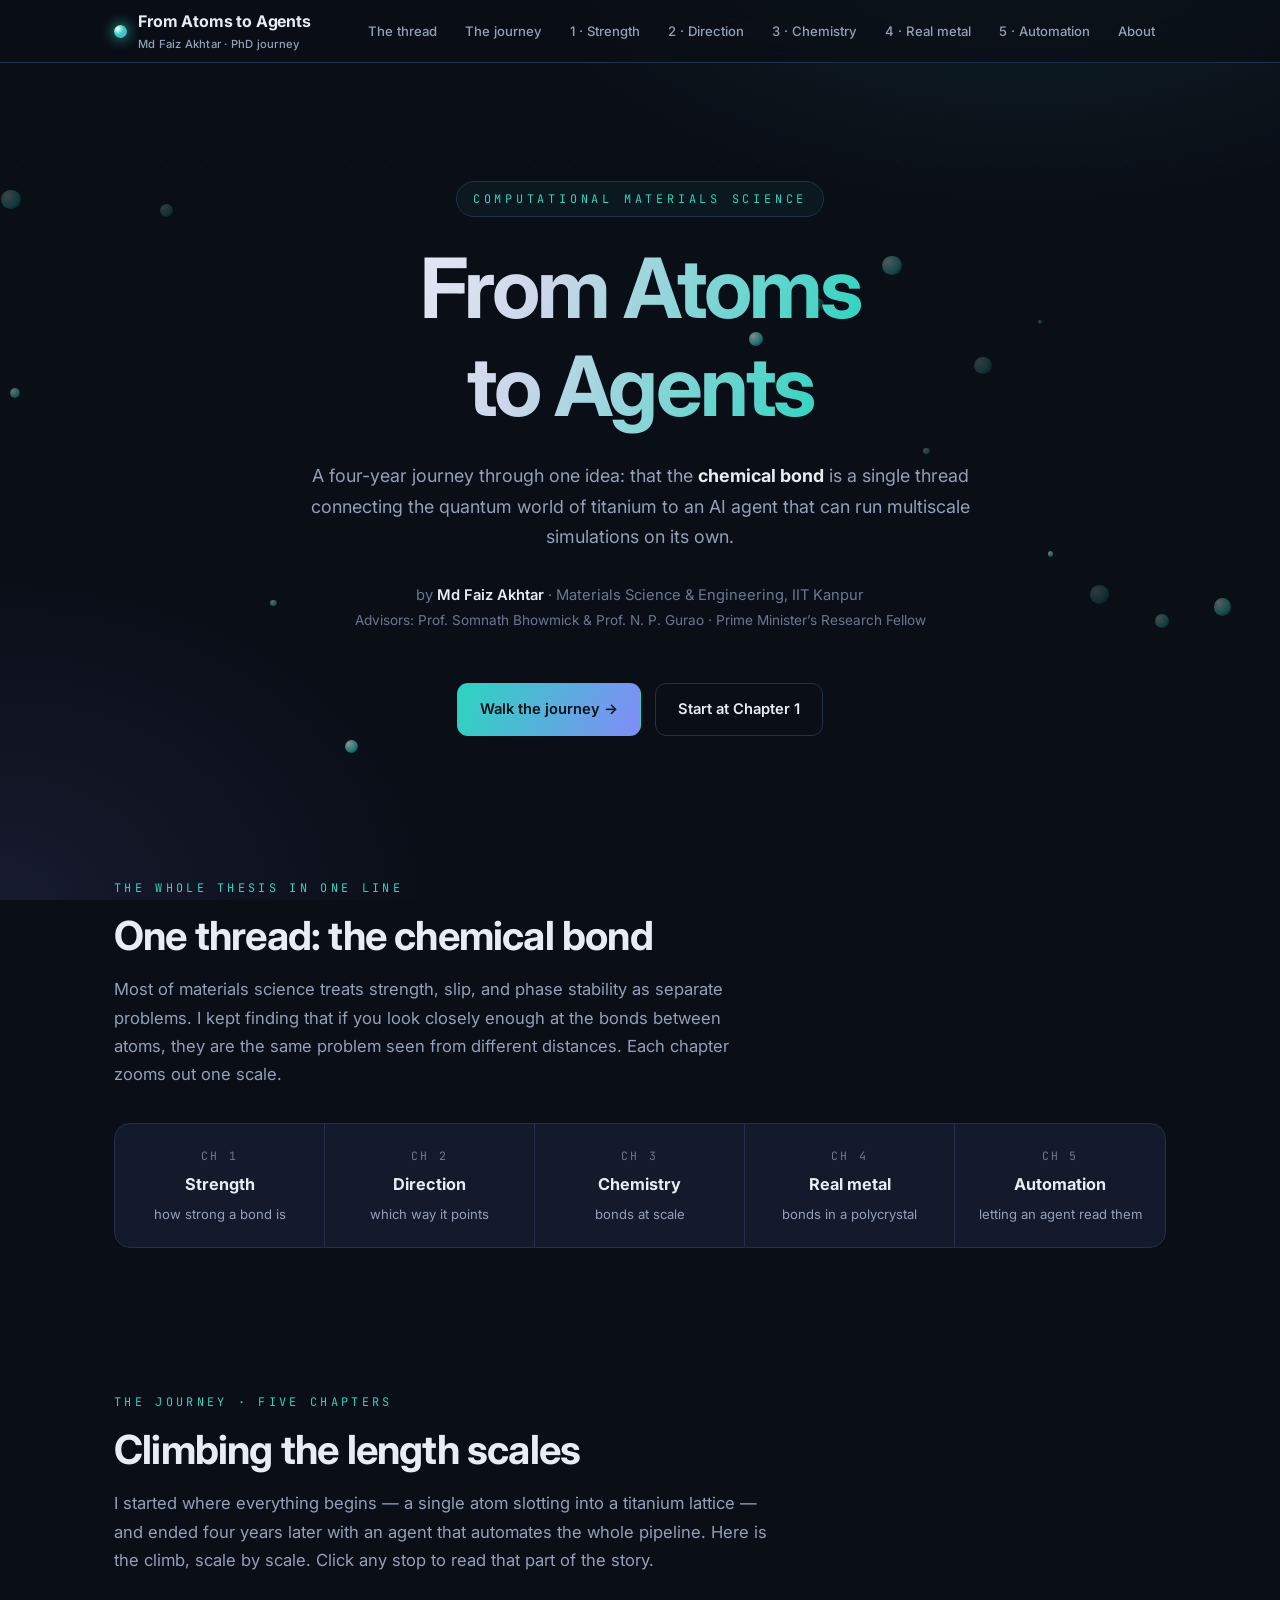
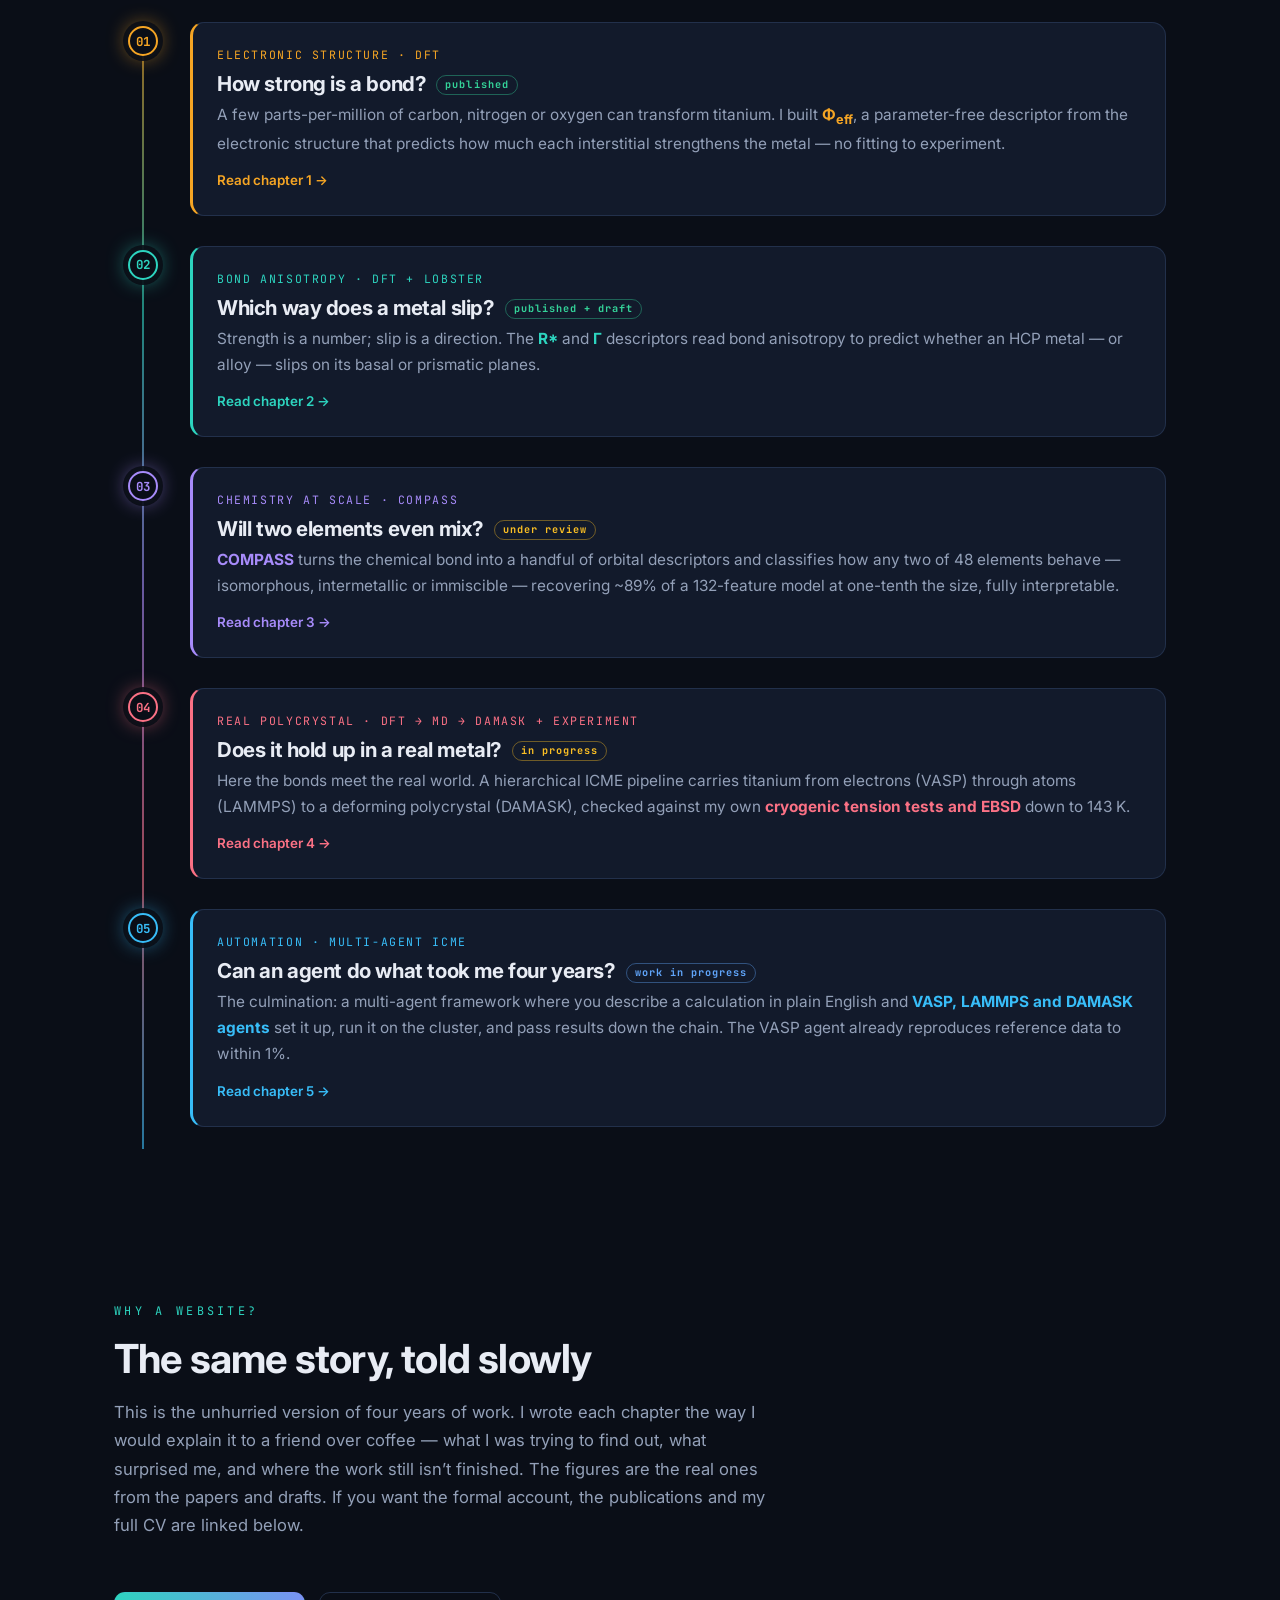
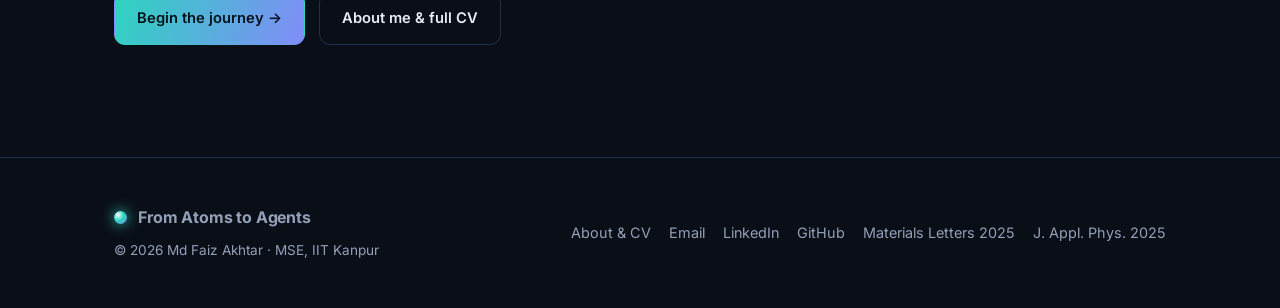
==== index.html @ 6010a9c2 "From Atoms to Agents — PhD journey site Static HTML/CSS/JS site: landing journey + 5 chapter stories" ====
<!doctype html>
<html lang="en">
<head>
<meta charset="utf-8">
<meta name="viewport" content="width=device-width, initial-scale=1">
<title>From Atoms to Agents — Md Faiz Akhtar | PhD Journey</title>
<meta name="description" content="A PhD journey through the chemical bond — from the electronic structure of titanium to an AI agent that runs multiscale materials simulations. Md Faiz Akhtar, MSE, IIT Kanpur.">
<link rel="preconnect" href="https://fonts.googleapis.com">
<link rel="preconnect" href="https://fonts.gstatic.com" crossorigin>
<link href="https://fonts.googleapis.com/css2?family=Inter:wght@400;500;600;700;800&family=JetBrains+Mono:wght@400;500;700&display=swap" rel="stylesheet">
<link rel="stylesheet" href="css/style.css">
<link rel="icon" href="data:image/svg+xml,<svg xmlns='http://www.w3.org/2000/svg' viewBox='0 0 100 100'><circle cx='50' cy='50' r='40' fill='none' stroke='%232dd4bf' stroke-width='6'/><circle cx='50' cy='50' r='9' fill='%23818cf8'/></svg>">
</head>
<body>
<div id="progress"></div>

<nav class="nav">
  <div class="wrap">
    <a class="brand" href="index.html">
      <span class="dot"></span>
      <span>From Atoms to Agents<small>Md Faiz Akhtar · PhD journey</small></span>
    </a>
    <button class="nav-toggle" aria-label="menu">&#9776;</button>
    <div class="nav-links">
      <a href="#thesis">The thread</a>
      <a href="#journey">The journey</a>
      <a href="chapter1.html">1 · Strength</a>
      <a href="chapter2.html">2 · Direction</a>
      <a href="chapter3.html">3 · Chemistry</a>
      <a href="chapter4.html">4 · Real metal</a>
      <a href="chapter5.html">5 · Automation</a>
      <a href="about.html">About</a>
    </div>
  </div>
</nav>

<!-- HERO -->
<header class="hero">
  <div class="atoms"></div>
  <div class="wrap">
    <span class="eyebrow">Computational Materials Science</span>
    <h1>From Atoms<br>to Agents</h1>
    <p class="lede">A four-year journey through one idea: that the <strong style="color:var(--text)">chemical bond</strong>
      is a single thread connecting the quantum world of titanium to an AI agent that can run multiscale
      simulations on its own.</p>
    <p class="by">by <b>Md Faiz Akhtar</b> · Materials Science &amp; Engineering, IIT Kanpur<br>
      <span style="font-size:.85rem">Advisors: Prof. Somnath Bhowmick &amp; Prof. N. P. Gurao · Prime Minister&rsquo;s Research Fellow</span></p>
    <div class="cta">
      <a class="btn btn-primary" href="#journey">Walk the journey &rarr;</a>
      <a class="btn btn-ghost" href="chapter1.html">Start at Chapter 1</a>
    </div>
  </div>
</header>

<!-- THESIS IN ONE LINE -->
<section class="section" id="thesis">
  <div class="wrap reveal">
    <div class="section-tag">The whole thesis in one line</div>
    <h2>One thread: the chemical bond</h2>
    <p class="sub">Most of materials science treats strength, slip, and phase stability as separate problems.
      I kept finding that if you look closely enough at the bonds between atoms, they are the same problem
      seen from different distances. Each chapter zooms out one scale.</p>
    <div class="thread" style="margin-top:34px">
      <div class="node"><div class="k">CH 1</div><div class="v">Strength</div><div class="d">how strong a bond is</div></div>
      <div class="node"><div class="k">CH 2</div><div class="v">Direction</div><div class="d">which way it points</div></div>
      <div class="node"><div class="k">CH 3</div><div class="v">Chemistry</div><div class="d">bonds at scale</div></div>
      <div class="node"><div class="k">CH 4</div><div class="v">Real metal</div><div class="d">bonds in a polycrystal</div></div>
      <div class="node"><div class="k">CH 5</div><div class="v">Automation</div><div class="d">letting an agent read them</div></div>
    </div>
  </div>
</section>

<!-- THE JOURNEY TIMELINE -->
<section class="section" id="journey">
  <div class="wrap">
    <div class="reveal">
      <div class="section-tag">The journey · five chapters</div>
      <h2>Climbing the length scales</h2>
      <p class="sub">I started where everything begins &mdash; a single atom slotting into a titanium lattice &mdash;
        and ended four years later with an agent that automates the whole pipeline. Here is the climb,
        scale by scale. Click any stop to read that part of the story.</p>
    </div>

    <div class="timeline" style="margin-top:48px">

      <div class="tl-item reveal" style="--ac:var(--c1)">
        <div class="marker">01</div>
        <a class="tl-card" href="chapter1.html">
          <div class="scale">Electronic structure · DFT</div>
          <h3>How strong is a bond?<span class="status pub">published</span></h3>
          <p>A few parts-per-million of carbon, nitrogen or oxygen can transform titanium. I built
            <b style="color:var(--c1)">&Phi;<sub>eff</sub></b>, a parameter-free descriptor from the
            electronic structure that predicts how much each interstitial strengthens the metal &mdash;
            no fitting to experiment.</p>
          <span class="go">Read chapter 1 &rarr;</span>
        </a>
      </div>

      <div class="tl-item reveal" style="--ac:var(--c2)">
        <div class="marker">02</div>
        <a class="tl-card" href="chapter2.html">
          <div class="scale">Bond anisotropy · DFT + LOBSTER</div>
          <h3>Which way does a metal slip?<span class="status pub">published + draft</span></h3>
          <p>Strength is a number; slip is a direction. The <b style="color:var(--c2)">R*</b> and
            <b style="color:var(--c2)">&Gamma;</b> descriptors read bond anisotropy to predict whether an
            HCP metal &mdash; or alloy &mdash; slips on its basal or prismatic planes.</p>
          <span class="go">Read chapter 2 &rarr;</span>
        </a>
      </div>

      <div class="tl-item reveal" style="--ac:var(--c3)">
        <div class="marker">03</div>
        <a class="tl-card" href="chapter3.html">
          <div class="scale">Chemistry at scale · COMPASS</div>
          <h3>Will two elements even mix?<span class="status prep">under review</span></h3>
          <p><b style="color:var(--c3)">COMPASS</b> turns the chemical bond into a handful of orbital descriptors
            and classifies how any two of 48 elements behave &mdash; isomorphous, intermetallic or immiscible &mdash;
            recovering ~89% of a 132-feature model at one-tenth the size, fully interpretable.</p>
          <span class="go">Read chapter 3 &rarr;</span>
        </a>
      </div>

      <div class="tl-item reveal" style="--ac:var(--c4)">
        <div class="marker">04</div>
        <a class="tl-card" href="chapter4.html">
          <div class="scale">Real polycrystal · DFT &rarr; MD &rarr; DAMASK + experiment</div>
          <h3>Does it hold up in a real metal?<span class="status prep">in progress</span></h3>
          <p>Here the bonds meet the real world. A hierarchical ICME pipeline carries titanium from electrons
            (VASP) through atoms (LAMMPS) to a deforming polycrystal (DAMASK), checked against my own
            <b style="color:var(--c4)">cryogenic tension tests and EBSD</b> down to 143&nbsp;K.</p>
          <span class="go">Read chapter 4 &rarr;</span>
        </a>
      </div>

      <div class="tl-item reveal" style="--ac:var(--c5)">
        <div class="marker">05</div>
        <a class="tl-card" href="chapter5.html">
          <div class="scale">Automation · multi-agent ICME</div>
          <h3>Can an agent do what took me four years?<span class="status wip">work in progress</span></h3>
          <p>The culmination: a multi-agent framework where you describe a calculation in plain English and
            <b style="color:var(--c5)">VASP, LAMMPS and DAMASK agents</b> set it up, run it on the cluster, and
            pass results down the chain. The VASP agent already reproduces reference data to within 1%.</p>
          <span class="go">Read chapter 5 &rarr;</span>
        </a>
      </div>

    </div>
  </div>
</section>

<!-- CLOSING NOTE -->
<section class="section" id="about">
  <div class="wrap reveal">
    <div class="section-tag">Why a website?</div>
    <h2>The same story, told slowly</h2>
    <p class="sub">This is the unhurried version of four years of work. I wrote each chapter the way I would
      explain it to a friend over coffee &mdash; what I was trying to find out, what surprised me, and where the
      work still isn&rsquo;t finished. The figures are the real ones from the papers and drafts. If you want the
      formal account, the publications and my full CV are linked below.</p>
    <div class="cta" style="justify-content:flex-start">
      <a class="btn btn-primary" href="chapter1.html">Begin the journey &rarr;</a>
      <a class="btn btn-ghost" href="about.html">About me &amp; full CV</a>
    </div>
  </div>
</section>

<footer>
  <div class="wrap">
    <div>
      <div class="brand" style="margin-bottom:8px"><span class="dot"></span><span>From Atoms to Agents</span></div>
      <div style="font-size:.85rem">&copy; 2026 Md Faiz Akhtar · MSE, IIT Kanpur</div>
    </div>
    <div class="foot-links">
      <a href="about.html">About &amp; CV</a>
      <a href="mailto:faiza21@iitk.ac.in">Email</a>
      <a href="https://www.linkedin.com/in/md-faiz-akhtar-a51960246/" target="_blank" rel="noopener">LinkedIn</a>
      <a href="https://github.com/akhtar07" target="_blank" rel="noopener">GitHub</a>
      <a href="https://www.sciencedirect.com/science/article/pii/S0167577X25010481" target="_blank" rel="noopener">Materials Letters 2025</a>
      <a href="https://pubs.aip.org/aip/jap/article/138/17/175111/3371105/A-novel-electronic-structure-based-prediction-of" target="_blank" rel="noopener">J. Appl. Phys. 2025</a>
    </div>
  </div>
</footer>

<script src="js/main.js"></script>
</body>
</html>
---- css/style.css ----
/* =========================================================
   From Atoms to Agents — PhD journey site
   Md Faiz Akhtar · MSE, IIT Kanpur
   Plain CSS, no build step.
   ========================================================= */

:root{
  --ink:#0a0e17;
  --ink-2:#0e1422;
  --surface:#121a2b;
  --surface-2:#172238;
  --line:#22304b;
  --text:#e8ecf4;
  --muted:#93a0b8;
  --muted-2:#6b7892;

  --teal:#2dd4bf;
  --violet:#818cf8;

  /* per-chapter accents */
  --c1:#f5a524;   /* strength  */
  --c2:#2dd4bf;   /* direction */
  --c3:#a78bfa;   /* chemistry */
  --c4:#fb7185;   /* real metal*/
  --c5:#38bdf8;   /* automation*/

  --accent:var(--teal);
  --accent-2:var(--violet);

  --maxw:1100px;
  --radius:16px;
  --shadow:0 18px 50px -20px rgba(0,0,0,.7);
  --font:'Inter',system-ui,-apple-system,Segoe UI,Roboto,Helvetica,Arial,sans-serif;
  --mono:'JetBrains Mono',ui-monospace,SFMono-Regular,Menlo,monospace;
}

*{box-sizing:border-box}
html{scroll-behavior:smooth}
body{
  margin:0;
  font-family:var(--font);
  background:var(--ink);
  color:var(--text);
  line-height:1.7;
  -webkit-font-smoothing:antialiased;
  overflow-x:hidden;
}
a{color:inherit;text-decoration:none}
img{max-width:100%;display:block}
h1,h2,h3{line-height:1.18;margin:0 0 .4em;font-weight:700;letter-spacing:-.02em}
p{margin:0 0 1.1em}

/* faint atomic grid background */
body::before{
  content:"";position:fixed;inset:0;z-index:-2;
  background:
    radial-gradient(900px 500px at 80% -10%, rgba(45,212,191,.10), transparent 60%),
    radial-gradient(800px 600px at 0% 100%, rgba(129,140,248,.10), transparent 55%),
    var(--ink);
}
body::after{
  content:"";position:fixed;inset:0;z-index:-1;opacity:.35;
  background-image:radial-gradient(rgba(255,255,255,.06) 1px, transparent 1px);
  background-size:46px 46px;
  mask-image:linear-gradient(to bottom, black, transparent 90%);
}

.wrap{max-width:var(--maxw);margin:0 auto;padding:0 24px}

/* ---------- top nav ---------- */
.nav{
  position:sticky;top:0;z-index:50;
  backdrop-filter:blur(12px);
  background:rgba(10,14,23,.72);
  border-bottom:1px solid var(--line);
}
.nav .wrap{display:flex;align-items:center;justify-content:space-between;height:62px}
.brand{display:flex;align-items:center;gap:11px;font-weight:700;letter-spacing:-.01em}
.brand .dot{
  width:13px;height:13px;border-radius:50%;
  background:radial-gradient(circle at 30% 30%, #fff, var(--teal) 45%, var(--violet));
  box-shadow:0 0 14px var(--teal);
}
.brand small{display:block;font-weight:500;font-size:.7rem;color:var(--muted);letter-spacing:.02em}
.nav-links{display:flex;gap:6px;flex-wrap:wrap}
.nav-links a{
  font-size:.82rem;color:var(--muted);padding:7px 11px;border-radius:9px;
  transition:.2s;font-weight:500;
}
.nav-links a:hover{color:var(--text);background:var(--surface)}
.nav-toggle{display:none;background:none;border:0;color:var(--text);font-size:1.5rem;cursor:pointer}

/* ---------- hero (home) ---------- */
.hero{position:relative;padding:118px 0 70px;text-align:center;overflow:hidden}
.eyebrow{
  display:inline-block;font-family:var(--mono);font-size:.74rem;letter-spacing:.32em;
  text-transform:uppercase;color:var(--teal);margin-bottom:22px;
  border:1px solid var(--line);padding:7px 16px;border-radius:999px;background:rgba(45,212,191,.05);
}
.hero h1{
  font-size:clamp(2.5rem,7vw,5.2rem);letter-spacing:-.035em;margin:0;
  background:linear-gradient(110deg,#fff 10%, #cdd6ea 40%, var(--teal) 70%, var(--violet));
  -webkit-background-clip:text;background-clip:text;color:transparent;
}
.hero .lede{max-width:680px;margin:26px auto 0;color:var(--muted);font-size:1.12rem}
.hero .by{margin-top:30px;color:var(--muted-2);font-size:.92rem}
.hero .by b{color:var(--text);font-weight:600}
.cta{display:inline-flex;gap:14px;margin-top:34px;flex-wrap:wrap;justify-content:center}
.btn{
  display:inline-flex;align-items:center;gap:9px;padding:13px 22px;border-radius:11px;
  font-weight:600;font-size:.92rem;transition:.22s;border:1px solid transparent;cursor:pointer;
}
.btn-primary{background:linear-gradient(110deg,var(--teal),var(--violet));color:#06121a}
.btn-primary:hover{transform:translateY(-2px);box-shadow:0 14px 30px -10px rgba(45,212,191,.5)}
.btn-ghost{border-color:var(--line);color:var(--text)}
.btn-ghost:hover{background:var(--surface);border-color:var(--teal)}

/* floating atoms in hero */
.atoms{position:absolute;inset:0;z-index:-1;pointer-events:none}
.atoms span{position:absolute;border-radius:50%;opacity:.5;filter:blur(.3px);
  background:radial-gradient(circle at 30% 30%,#fff,var(--teal) 60%,transparent);
  animation:float 9s ease-in-out infinite}
@keyframes float{0%,100%{transform:translateY(0)}50%{transform:translateY(-26px)}}

/* ---------- section headings ---------- */
.section{padding:72px 0}
.section-tag{font-family:var(--mono);font-size:.74rem;letter-spacing:.28em;text-transform:uppercase;color:var(--teal);margin-bottom:14px}
.section h2{font-size:clamp(1.7rem,3.5vw,2.5rem)}
.section .sub{color:var(--muted);max-width:660px;font-size:1.04rem}

/* ---------- thesis-in-one-line strip ---------- */
.thread{
  display:flex;gap:0;flex-wrap:wrap;justify-content:center;align-items:stretch;
  border:1px solid var(--line);border-radius:var(--radius);overflow:hidden;background:var(--surface);
}
.thread .node{flex:1 1 160px;min-width:150px;padding:22px 18px;border-right:1px solid var(--line);text-align:center}
.thread .node:last-child{border-right:0}
.thread .node .k{font-family:var(--mono);font-size:.72rem;color:var(--muted-2);letter-spacing:.18em}
.thread .node .v{font-weight:700;margin-top:6px;font-size:1.02rem}
.thread .node .d{color:var(--muted);font-size:.82rem;margin-top:4px}

/* ---------- journey timeline ---------- */
.timeline{position:relative;margin-top:46px}
.timeline::before{
  content:"";position:absolute;left:28px;top:8px;bottom:8px;width:2px;
  background:linear-gradient(var(--c1),var(--c2),var(--c3),var(--c4),var(--c5));
  opacity:.6;
}
.tl-item{position:relative;padding:0 0 30px 76px;}
.tl-item .marker{
  position:absolute;left:14px;top:4px;width:30px;height:30px;border-radius:50%;
  background:var(--ink);border:2px solid var(--ac);display:grid;place-items:center;
  font-family:var(--mono);font-size:.78rem;font-weight:700;color:var(--ac);
  box-shadow:0 0 0 5px rgba(10,14,23,.9), 0 0 22px -2px var(--ac);
}
.tl-card{
  background:var(--surface);border:1px solid var(--line);border-radius:14px;padding:22px 24px;
  border-left:3px solid var(--ac);transition:.25s;display:block;
}
.tl-card:hover{transform:translateX(5px);border-color:var(--ac);box-shadow:var(--shadow)}
.tl-card .scale{font-family:var(--mono);font-size:.72rem;color:var(--ac);letter-spacing:.14em;text-transform:uppercase}
.tl-card h3{font-size:1.28rem;margin:7px 0 6px}
.tl-card p{color:var(--muted);margin:0;font-size:.96rem}
.tl-card .go{margin-top:12px;font-size:.84rem;font-weight:600;color:var(--ac);display:inline-flex;gap:6px;align-items:center}
.tl-card .status{
  display:inline-block;margin-left:10px;font-family:var(--mono);font-size:.64rem;letter-spacing:.1em;
  padding:3px 8px;border-radius:999px;border:1px solid var(--line);color:var(--muted-2);vertical-align:middle;
}
.status.pub{color:#34d399;border-color:rgba(52,211,153,.4)}
.status.prep{color:#fbbf24;border-color:rgba(251,191,36,.4)}
.status.wip{color:#60a5fa;border-color:rgba(96,165,250,.4)}

/* ---------- chapter page ---------- */
.ch-hero{position:relative;padding:96px 0 56px;border-bottom:1px solid var(--line);overflow:hidden}
.ch-hero::before{
  content:"";position:absolute;inset:0;z-index:-1;opacity:.5;
  background:radial-gradient(700px 360px at 75% -20%, var(--ac), transparent 60%);
}
.ch-kicker{font-family:var(--mono);font-size:.78rem;letter-spacing:.24em;text-transform:uppercase;color:var(--ac);margin-bottom:14px}
.ch-hero h1{font-size:clamp(2rem,5vw,3.4rem)}
.ch-hero .scaleline{color:var(--muted);font-size:1.06rem;max-width:680px;margin-top:14px}
.ch-meta{display:flex;gap:10px;flex-wrap:wrap;margin-top:24px}
.chip{font-family:var(--mono);font-size:.72rem;padding:7px 13px;border:1px solid var(--line);border-radius:999px;color:var(--muted);background:var(--surface)}
.chip b{color:var(--text)}

.prose{max-width:760px;margin:0 auto}
.prose.section{padding:56px 24px}
.prose h2{font-size:1.7rem;margin-top:1.4em;display:flex;align-items:center;gap:12px}
.prose h2::before{content:"";width:26px;height:3px;border-radius:2px;background:var(--ac)}
.prose h3{font-size:1.18rem;color:var(--text);margin-top:1.6em}
.prose p{color:#cdd5e6}
.prose strong{color:#fff}
.prose .first{font-size:1.16rem;color:var(--text)}
.prose .first::first-letter{
  float:left;font-size:3.1rem;line-height:.8;padding:6px 12px 0 0;color:var(--ac);font-weight:800;
}
.pull{
  border-left:3px solid var(--ac);padding:6px 0 6px 22px;margin:30px 0;
  font-size:1.22rem;color:#fff;font-weight:600;letter-spacing:-.01em;font-style:normal;
}
.note{
  background:var(--surface);border:1px solid var(--line);border-radius:12px;padding:16px 20px;margin:26px 0;
  font-size:.92rem;color:var(--muted);
}
.note b{color:var(--ac)}

/* figures */
figure{margin:34px 0;background:var(--surface);border:1px solid var(--line);border-radius:14px;padding:16px;box-shadow:var(--shadow)}
figure img{border-radius:8px;background:#fff;width:100%}
figure figcaption{margin-top:13px;font-size:.86rem;color:var(--muted);border-top:1px solid var(--line);padding-top:11px}
figure figcaption b{color:var(--ac);font-family:var(--mono);font-size:.76rem;letter-spacing:.06em}
.fig-pub{display:inline-block;margin-left:8px;font-size:.7rem;color:#34d399}

/* key results grid */
.kpis{display:grid;grid-template-columns:repeat(auto-fit,minmax(150px,1fr));gap:14px;margin:34px 0}
.kpi{background:var(--surface);border:1px solid var(--line);border-radius:13px;padding:18px;border-top:2px solid var(--ac)}
.kpi .n{font-size:1.7rem;font-weight:800;letter-spacing:-.02em;color:#fff}
.kpi .n small{font-size:.9rem;color:var(--muted);font-weight:600}
.kpi .l{font-size:.8rem;color:var(--muted);margin-top:4px}

/* equation card */
.eq{background:var(--ink-2);border:1px solid var(--line);border-radius:12px;padding:18px 22px;margin:26px 0;
  font-family:var(--mono);font-size:1.04rem;color:#fff;text-align:center;overflow-x:auto}
.eq small{display:block;font-family:var(--font);color:var(--muted);font-size:.82rem;margin-top:8px}

/* inline diagram (SVG) */
.diagram{background:var(--surface);border:1px solid var(--line);border-radius:14px;padding:26px;margin:34px 0}
.diagram svg{width:100%;height:auto;display:block}

/* prev / next */
.pager{display:flex;justify-content:space-between;gap:14px;border-top:1px solid var(--line);margin-top:50px;padding-top:30px;flex-wrap:wrap}
.pager a{flex:1 1 220px;background:var(--surface);border:1px solid var(--line);border-radius:12px;padding:16px 20px;transition:.2s}
.pager a:hover{border-color:var(--ac);transform:translateY(-2px)}
.pager .dir{font-family:var(--mono);font-size:.72rem;color:var(--muted-2);letter-spacing:.14em}
.pager .ttl{font-weight:600;margin-top:4px}
.pager .next{text-align:right}

/* footer */
footer{border-top:1px solid var(--line);padding:46px 0;margin-top:40px;color:var(--muted)}
footer .wrap{display:flex;justify-content:space-between;gap:20px;flex-wrap:wrap;align-items:center}
footer a{color:var(--muted)}
footer a:hover{color:var(--teal)}
.foot-links{display:flex;gap:18px;flex-wrap:wrap;font-size:.9rem}

/* data tables */
.dtable{width:100%;border-collapse:collapse;margin:30px 0;font-size:.9rem;background:var(--surface);
  border:1px solid var(--line);border-radius:12px;overflow:hidden}
.dtable caption{caption-side:top;text-align:left;color:var(--muted);font-size:.84rem;margin-bottom:10px;font-family:var(--mono)}
.dtable th,.dtable td{padding:11px 14px;text-align:left;border-bottom:1px solid var(--line)}
.dtable thead th{background:var(--ink-2);color:var(--ac);font-family:var(--mono);font-size:.74rem;
  letter-spacing:.08em;text-transform:uppercase;border-bottom:1px solid var(--ac)}
.dtable tbody tr:last-child td{border-bottom:0}
.dtable tbody tr:hover{background:var(--surface-2)}
.dtable td.num{font-family:var(--mono);color:#fff;text-align:right}
.dtable td.hl{color:var(--ac);font-weight:700}
.dtable .grouphead td{background:var(--ink-2);color:var(--muted);font-weight:600;font-family:var(--mono);font-size:.78rem}
.tbl-scroll{overflow-x:auto;margin:30px 0}
.tbl-scroll .dtable{margin:0}

/* link-out card (external sites) */
.linkout{display:flex;align-items:center;gap:16px;background:var(--surface);border:1px solid var(--ac);
  border-radius:14px;padding:20px 22px;margin:30px 0;transition:.2s;text-decoration:none}
.linkout:hover{transform:translateY(-2px);box-shadow:var(--shadow);background:var(--surface-2)}
.linkout .ic{font-size:1.7rem;flex:0 0 auto}
.linkout .tx{flex:1}
.linkout .tx b{color:#fff;display:block;font-size:1.04rem}
.linkout .tx span{color:var(--muted);font-size:.88rem}
.linkout .arr{color:var(--ac);font-size:1.3rem}

/* horizontal bar viz (pure CSS) */
.barviz{margin:30px 0}
.barviz .row{display:flex;align-items:center;gap:14px;margin:11px 0}
.barviz .row .lab{flex:0 0 130px;font-size:.86rem;color:var(--muted);text-align:right;font-family:var(--mono)}
.barviz .row .track{flex:1;background:var(--ink-2);border-radius:7px;height:30px;overflow:hidden;border:1px solid var(--line)}
.barviz .row .fill{height:100%;border-radius:7px;display:flex;align-items:center;justify-content:flex-end;
  padding-right:10px;font-size:.78rem;font-weight:700;color:#06121a;font-family:var(--mono);
  background:linear-gradient(90deg,var(--ac),#fff)}

/* reveal animation */
.reveal{opacity:0;transform:translateY(22px);transition:opacity .7s ease, transform .7s ease}
.reveal.in{opacity:1;transform:none}

/* reading progress bar */
#progress{position:fixed;top:0;left:0;height:3px;width:0;z-index:60;
  background:linear-gradient(90deg,var(--teal),var(--violet));transition:width .1s}

@media(max-width:720px){
  .nav-links{display:none;position:absolute;top:62px;left:0;right:0;flex-direction:column;
    background:var(--ink-2);border-bottom:1px solid var(--line);padding:10px 16px}
  .nav-links.open{display:flex}
  .nav-toggle{display:block}
  .thread .node{border-right:0;border-bottom:1px solid var(--line)}
  .tl-item{padding-left:64px}
}
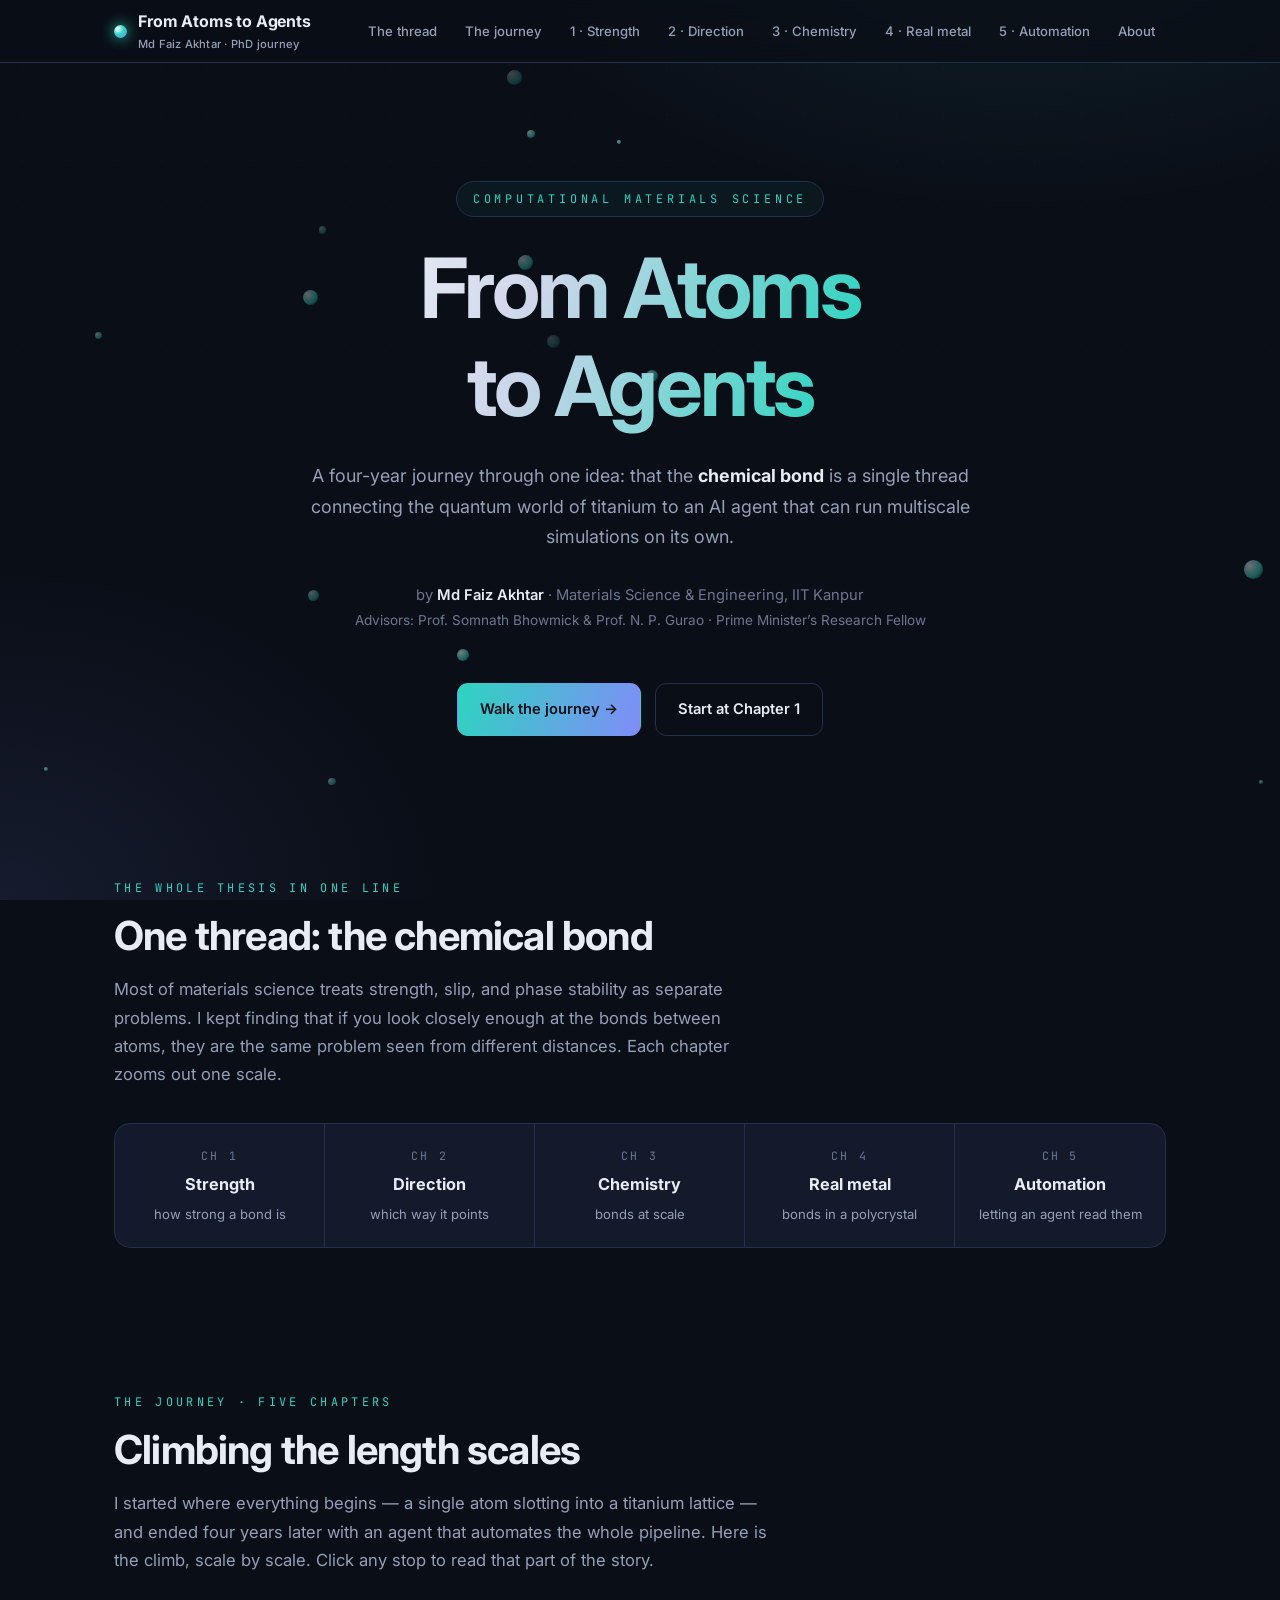
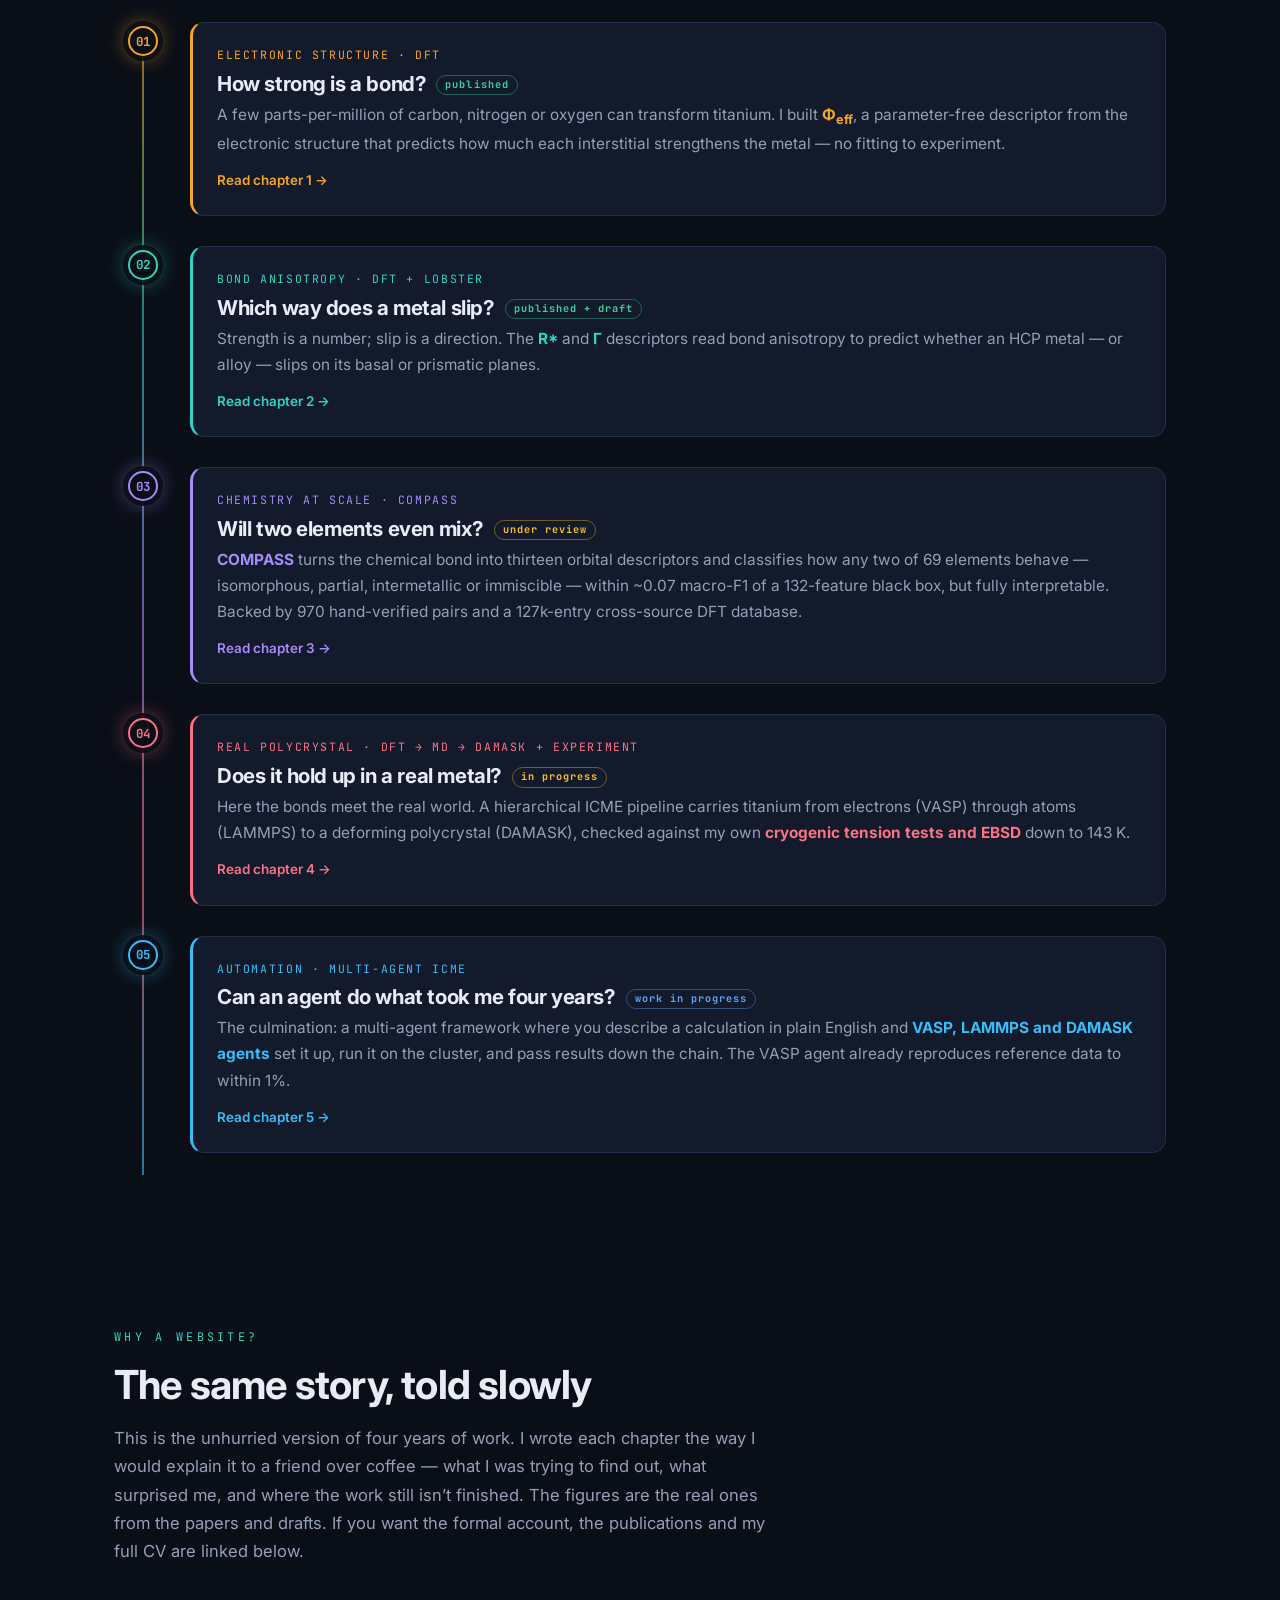
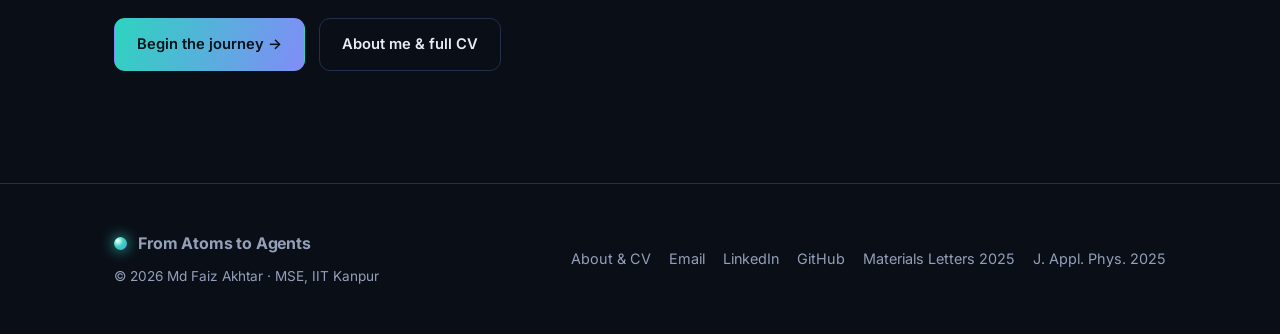
==== commit 0f3129b5: "Update Chapter 3 to revised COMPASS paper; deploy via GitHub Pages - Ch3: 970 pairs / 69 elements, 1" ====
--- a/index.html
+++ b/index.html
@@ -113,9 +113,10 @@
         <a class="tl-card" href="chapter3.html">
           <div class="scale">Chemistry at scale · COMPASS</div>
           <h3>Will two elements even mix?<span class="status prep">under review</span></h3>
-          <p><b style="color:var(--c3)">COMPASS</b> turns the chemical bond into a handful of orbital descriptors
-            and classifies how any two of 48 elements behave &mdash; isomorphous, intermetallic or immiscible &mdash;
-            recovering ~89% of a 132-feature model at one-tenth the size, fully interpretable.</p>
+          <p><b style="color:var(--c3)">COMPASS</b> turns the chemical bond into thirteen orbital descriptors
+            and classifies how any two of 69 elements behave &mdash; isomorphous, partial, intermetallic or immiscible &mdash;
+            within ~0.07 macro-F1 of a 132-feature black box, but fully interpretable. Backed by 970 hand-verified
+            pairs and a 127k-entry cross-source DFT database.</p>
           <span class="go">Read chapter 3 &rarr;</span>
         </a>
       </div>
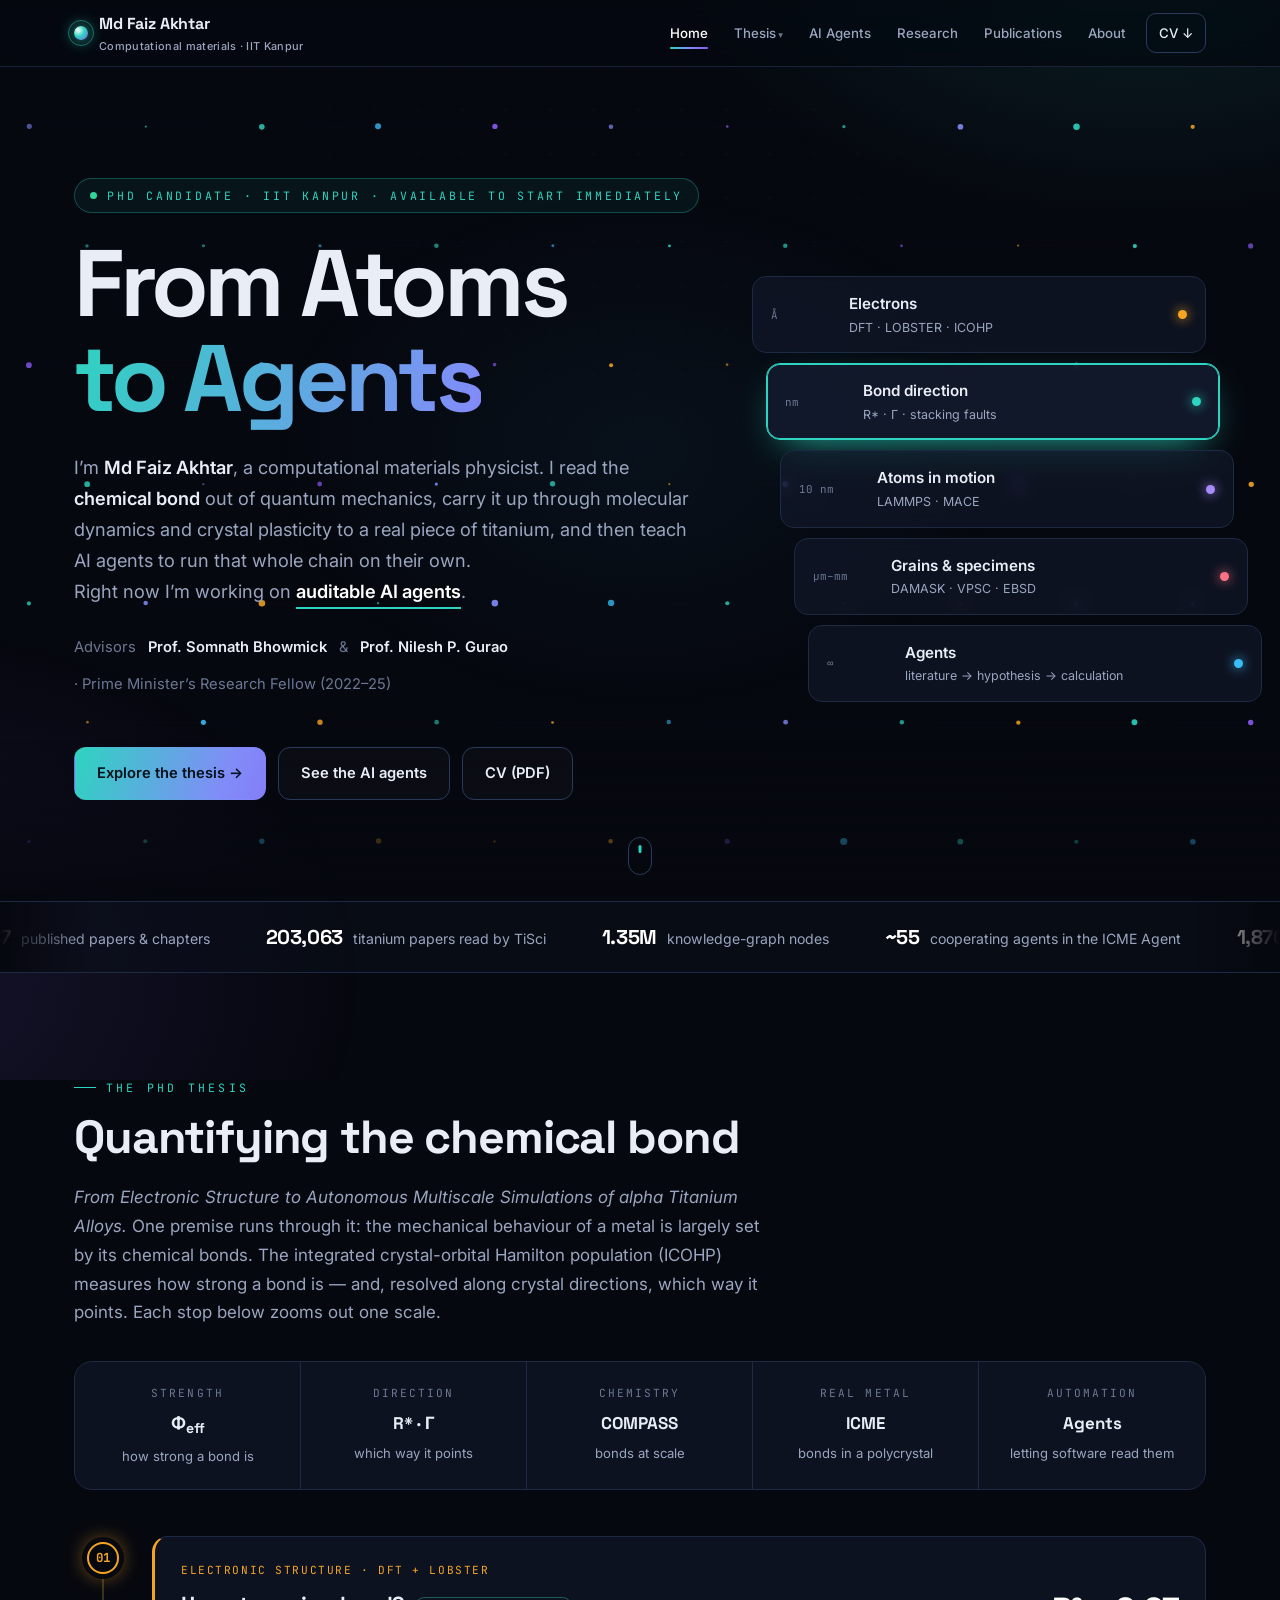
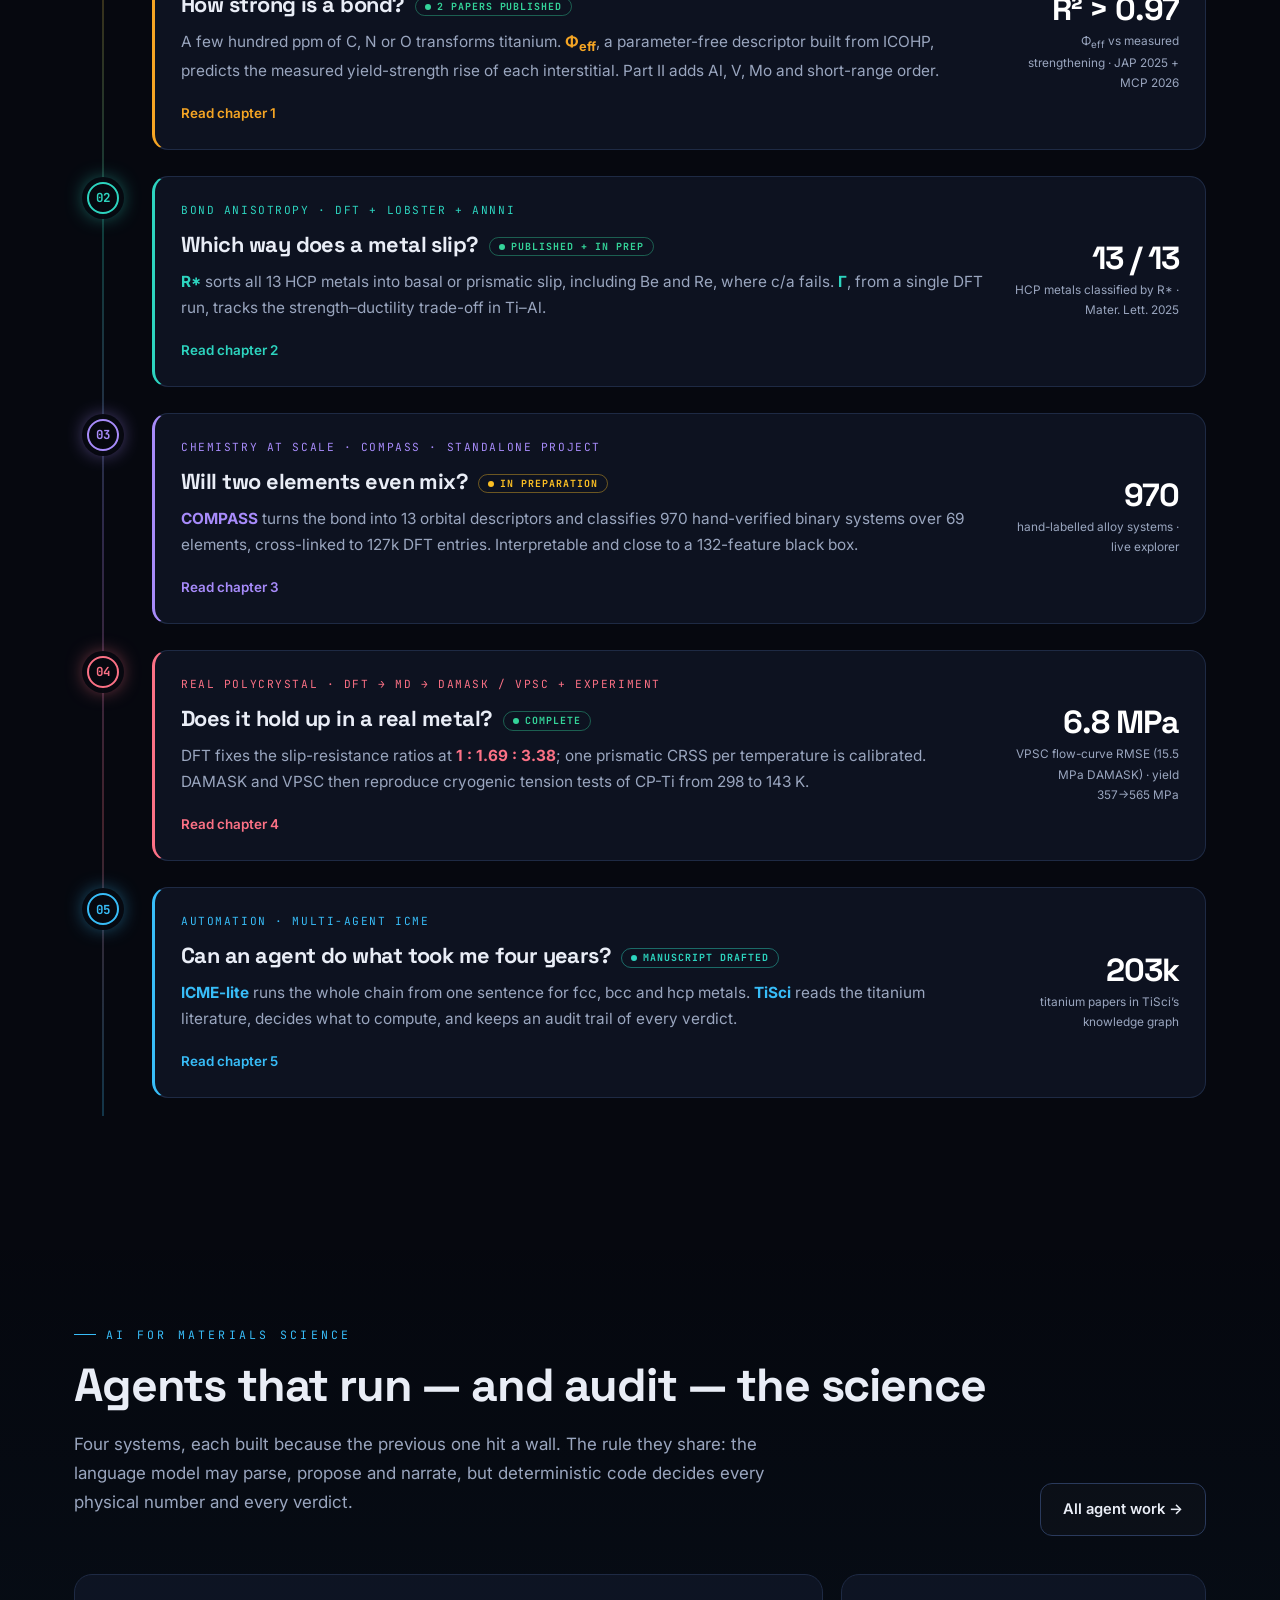
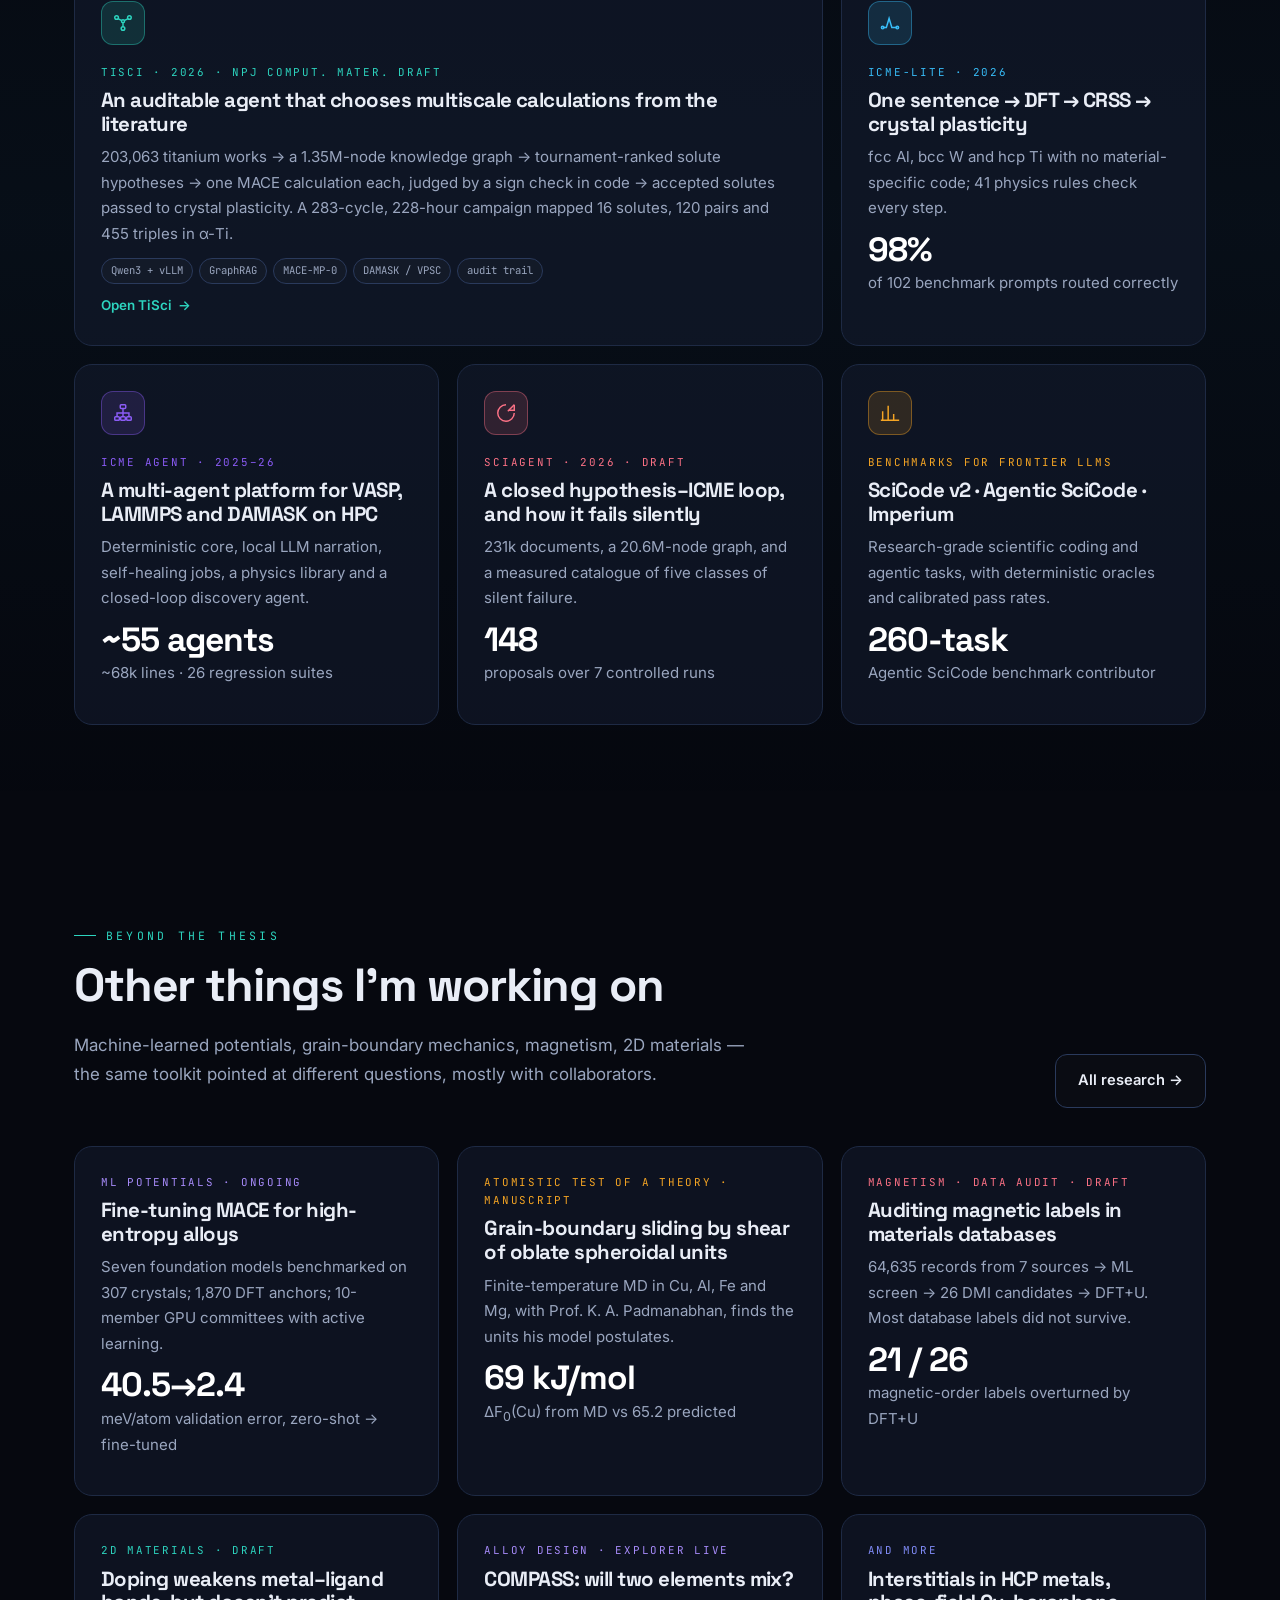
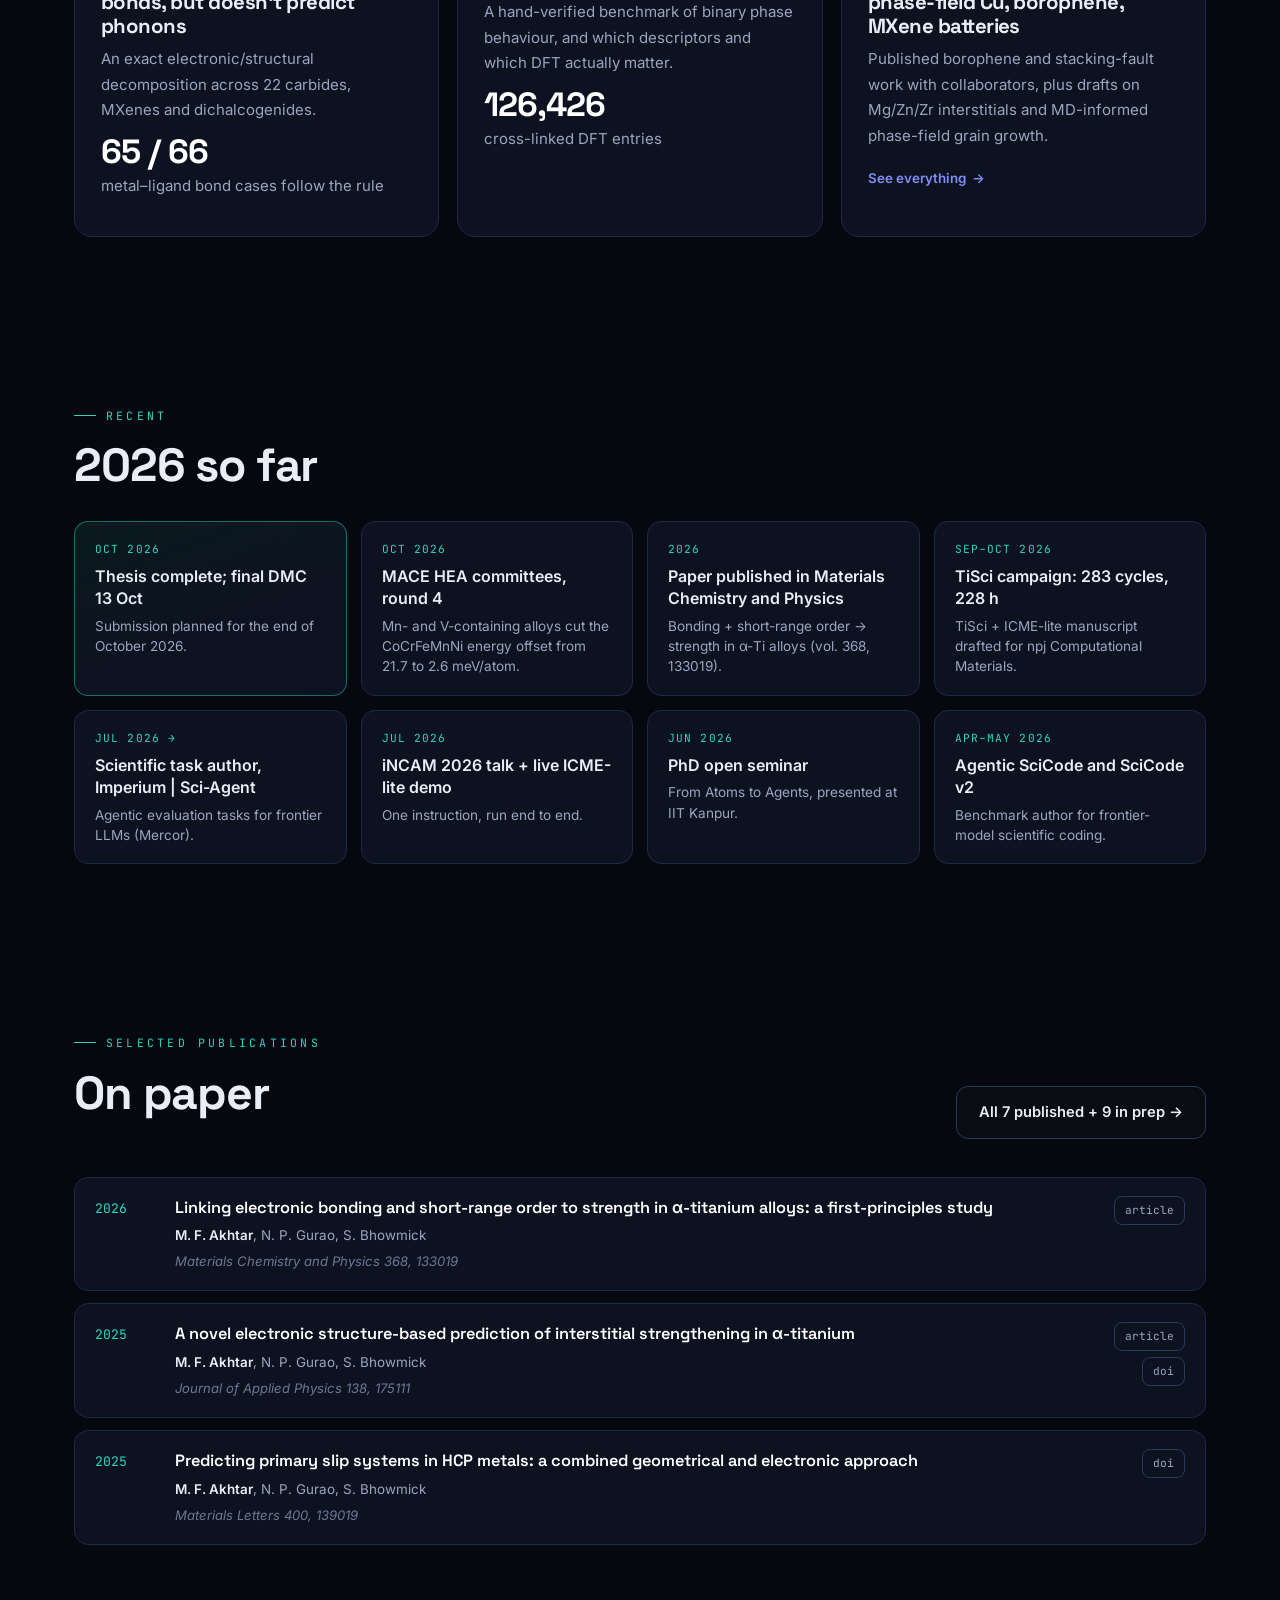
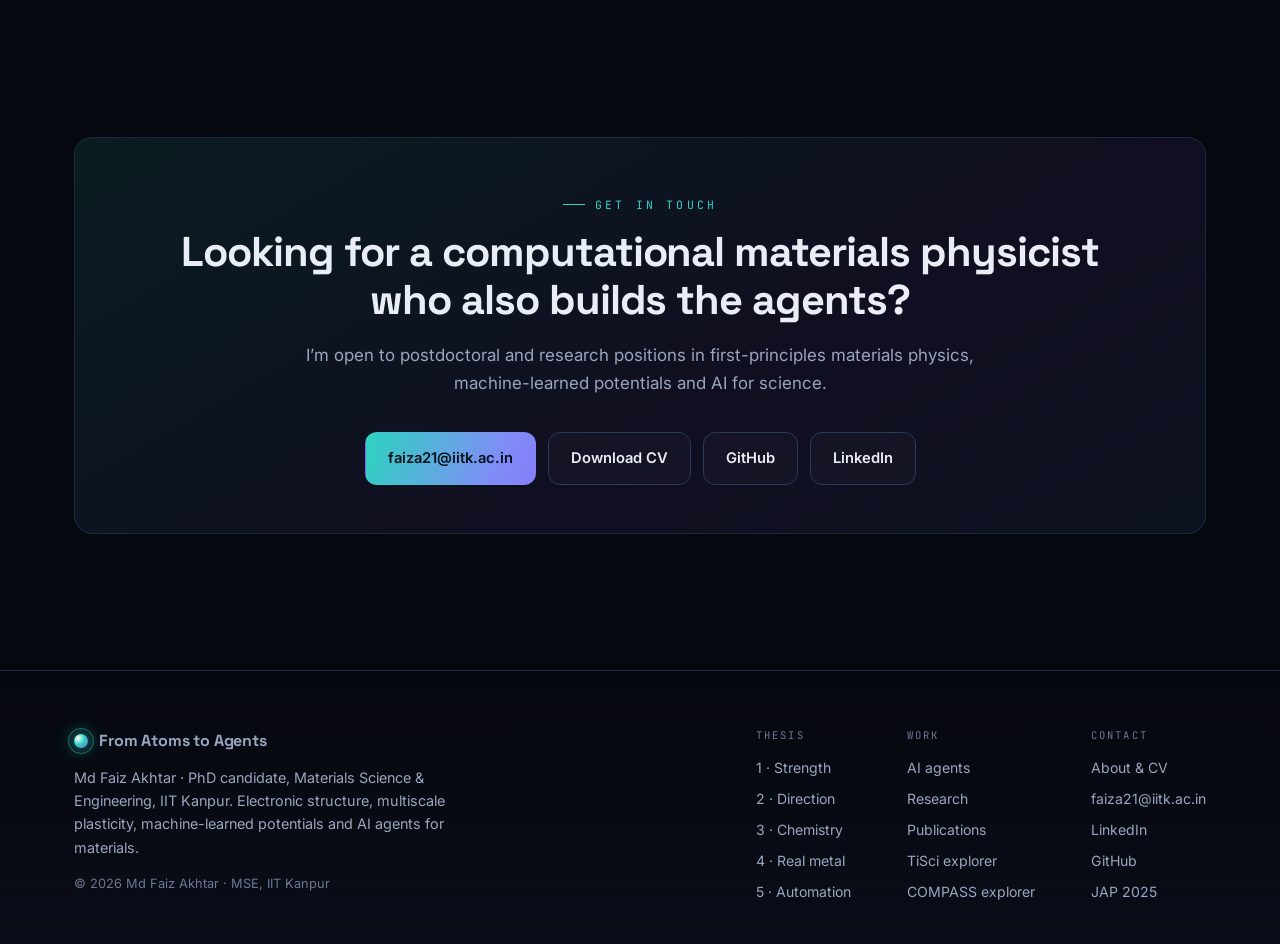
==== commit f1c9b20d: "Redesign site: new agents, research and about pages; updated CV - Landing page with canvas hero, sca" ====
--- a/index.html
+++ b/index.html
@@ -3,185 +3,349 @@
 <head>
 <meta charset="utf-8">
 <meta name="viewport" content="width=device-width, initial-scale=1">
-<title>From Atoms to Agents — Md Faiz Akhtar | PhD Journey</title>
-<meta name="description" content="A PhD journey through the chemical bond — from the electronic structure of titanium to an AI agent that runs multiscale materials simulations. Md Faiz Akhtar, MSE, IIT Kanpur.">
+<title>Md Faiz Akhtar — From Atoms to Agents</title>
+<meta name="description" content="Md Faiz Akhtar, PhD candidate at IIT Kanpur: chemical bonding in titanium, multiscale simulation from DFT to crystal plasticity, MACE potentials, and auditable AI agents for materials science.">
+<meta property="og:title" content="Md Faiz Akhtar — From Atoms to Agents">
+<meta property="og:description" content="Md Faiz Akhtar, PhD candidate at IIT Kanpur: chemical bonding in titanium, multiscale simulation from DFT to crystal plasticity, MACE potentials, and auditable AI agents for materials science.">
+<meta property="og:type" content="website">
+<meta name="theme-color" content="#06080f">
 <link rel="preconnect" href="https://fonts.googleapis.com">
 <link rel="preconnect" href="https://fonts.gstatic.com" crossorigin>
-<link href="https://fonts.googleapis.com/css2?family=Inter:wght@400;500;600;700;800&family=JetBrains+Mono:wght@400;500;700&display=swap" rel="stylesheet">
+<link href="https://fonts.googleapis.com/css2?family=Inter:wght@400;500;600;700;800&family=JetBrains+Mono:wght@400;500;700&family=Space+Grotesk:wght@500;600;700&display=swap" rel="stylesheet">
 <link rel="stylesheet" href="css/style.css">
-<link rel="icon" href="data:image/svg+xml,<svg xmlns='http://www.w3.org/2000/svg' viewBox='0 0 100 100'><circle cx='50' cy='50' r='40' fill='none' stroke='%232dd4bf' stroke-width='6'/><circle cx='50' cy='50' r='9' fill='%23818cf8'/></svg>">
+<link rel="icon" href="data:image/svg+xml,<svg xmlns='http://www.w3.org/2000/svg' viewBox='0 0 100 100'><circle cx='50' cy='50' r='40' fill='none' stroke='%232dd4bf' stroke-width='6'/><circle cx='50' cy='50' r='9' fill='%232dd4bf'/></svg>">
+<style>:root{--ac:var(--teal)}</style>
 </head>
 <body>
 <div id="progress"></div>
-
 <nav class="nav">
   <div class="wrap">
-    <a class="brand" href="index.html">
-      <span class="dot"></span>
-      <span>From Atoms to Agents<small>Md Faiz Akhtar · PhD journey</small></span>
-    </a>
+    <a class="brand" href="index.html"><span class="dot"></span><span>Md Faiz Akhtar<small>Computational materials &middot; IIT Kanpur</small></span></a>
     <button class="nav-toggle" aria-label="menu">&#9776;</button>
     <div class="nav-links">
-      <a href="#thesis">The thread</a>
-      <a href="#journey">The journey</a>
-      <a href="chapter1.html">1 · Strength</a>
-      <a href="chapter2.html">2 · Direction</a>
-      <a href="chapter3.html">3 · Chemistry</a>
-      <a href="chapter4.html">4 · Real metal</a>
-      <a href="chapter5.html">5 · Automation</a>
+      <a href="index.html">Home</a>
+      <div class="dd">
+        <a href="index.html#thesis" data-group="thesis">Thesis</a>
+        <div class="dd-menu">
+          <a href="chapter1.html" style="color:var(--c1)"><i>1</i><span style="color:var(--text)">How strong is a bond?</span></a>
+          <a href="chapter2.html" style="color:var(--c2)"><i>2</i><span style="color:var(--text)">Which way does a metal slip?</span></a>
+          <a href="chapter3.html" style="color:var(--c3)"><i>3</i><span style="color:var(--text)">Will two elements even mix? (COMPASS)</span></a>
+          <a href="chapter4.html" style="color:var(--c4)"><i>4</i><span style="color:var(--text)">Does it hold up in a real metal?</span></a>
+          <a href="chapter5.html" style="color:var(--c5)"><i>5</i><span style="color:var(--text)">Can an agent do this for me?</span></a>
+        </div>
+      </div>
+      <a href="agents.html">AI Agents</a>
+      <a href="research.html">Research</a>
+      <a href="about.html#publications">Publications</a>
       <a href="about.html">About</a>
+      <a class="nav-cv" href="assets/Md_Faiz_Akhtar_CV.pdf" target="_blank" rel="noopener">CV &darr;</a>
     </div>
   </div>
 </nav>
-
-<!-- HERO -->
 <header class="hero">
-  <div class="atoms"></div>
-  <div class="wrap">
-    <span class="eyebrow">Computational Materials Science</span>
-    <h1>From Atoms<br>to Agents</h1>
-    <p class="lede">A four-year journey through one idea: that the <strong style="color:var(--text)">chemical bond</strong>
-      is a single thread connecting the quantum world of titanium to an AI agent that can run multiscale
-      simulations on its own.</p>
-    <p class="by">by <b>Md Faiz Akhtar</b> · Materials Science &amp; Engineering, IIT Kanpur<br>
-      <span style="font-size:.85rem">Advisors: Prof. Somnath Bhowmick &amp; Prof. N. P. Gurao · Prime Minister&rsquo;s Research Fellow</span></p>
-    <div class="cta">
-      <a class="btn btn-primary" href="#journey">Walk the journey &rarr;</a>
-      <a class="btn btn-ghost" href="chapter1.html">Start at Chapter 1</a>
-    </div>
-  </div>
+  <canvas id="hero-canvas" aria-hidden="true"></canvas>
+  <div class="wrap hero-grid">
+    <div>
+      <span class="eyebrow"><span class="live"></span>PhD candidate &middot; IIT Kanpur &middot; available to start immediately</span>
+      <h1>From Atoms<br><span class="grad-text">to Agents</span></h1>
+      <p class="lede">I&rsquo;m <b>Md Faiz Akhtar</b>, a computational materials physicist. I read the <b>chemical bond</b> out of
+        quantum mechanics, carry it up through molecular dynamics and crystal plasticity to a real piece of titanium, and then teach
+        AI agents to run that whole chain on their own.<br>
+        Right now I&rsquo;m working on <span class="rotator" data-words="titanium alloys|auditable AI agents|MACE potentials for HEAs|grain-boundary sliding|magnetic-materials screening|doped 2D MXenes">titanium alloys</span>.</p>
+      <p class="by">Advisors <b>Prof. Somnath Bhowmick</b> &amp; <b>Prof. Nilesh P. Gurao</b> &middot; Prime Minister&rsquo;s Research Fellow (2022&ndash;25)</p>
+      <div class="cta">
+        <a class="btn btn-primary" href="#thesis">Explore the thesis &rarr;</a>
+        <a class="btn btn-ghost" href="agents.html">See the AI agents</a>
+        <a class="btn btn-ghost" href="assets/Md_Faiz_Akhtar_CV.pdf" target="_blank" rel="noopener">CV (PDF)</a>
+      </div>
+    </div>
+    <div class="stack" aria-label="The length scales this work spans">
+      <a class="lvl" href="chapter1.html" style="--i:0;--ac:var(--c1)"><span class="sz">&Aring;</span><span class="nm">Electrons<small>DFT &middot; LOBSTER &middot; ICOHP</small></span><span class="pip"></span></a>
+      <a class="lvl" href="chapter2.html" style="--i:1;--ac:var(--c2)"><span class="sz">nm</span><span class="nm">Bond direction<small>R* &middot; &Gamma; &middot; stacking faults</small></span><span class="pip"></span></a>
+      <a class="lvl" href="research.html#mace" style="--i:2;--ac:var(--c3)"><span class="sz">10 nm</span><span class="nm">Atoms in motion<small>LAMMPS &middot; MACE</small></span><span class="pip"></span></a>
+      <a class="lvl" href="chapter4.html" style="--i:3;--ac:var(--c4)"><span class="sz">&micro;m&ndash;mm</span><span class="nm">Grains &amp; specimens<small>DAMASK &middot; VPSC &middot; EBSD</small></span><span class="pip"></span></a>
+      <a class="lvl" href="agents.html" style="--i:4;--ac:var(--c5)"><span class="sz">&infin;</span><span class="nm">Agents<small>literature &rarr; hypothesis &rarr; calculation</small></span><span class="pip"></span></a>
+    </div>
+  </div>
+  <a class="scroll-cue" href="#numbers" aria-label="Scroll down"></a>
 </header>
 
-<!-- THESIS IN ONE LINE -->
+<div class="ticker" id="numbers" aria-label="Selected numbers">
+  <div class="ticker-track">
+    <div class="ticker-item"><b>7</b>published papers &amp; chapters</div><div class="ticker-item"><b>203,063</b>titanium papers read by TiSci</div><div class="ticker-item"><b>1.35M</b>knowledge-graph nodes</div><div class="ticker-item"><b>~55</b>cooperating agents in the ICME Agent</div><div class="ticker-item"><b>1,870</b>VASP anchors for MACE HEAs</div><div class="ticker-item"><b>64,635</b>magnetic records screened</div><div class="ticker-item"><b>22</b>2D monolayers doped</div><div class="ticker-item"><b>970</b>alloy pairs hand-labelled</div><div class="ticker-item"><b>R*</b>13/13 HCP metals</div><div class="ticker-item"><b>6.8 MPa</b>flow-curve RMSE (VPSC)</div><div class="ticker-item"><b>4</b>metals in the GBS atomistic test</div><div class="ticker-item"><b>3</b>scales: DFT &rarr; MD &rarr; crystal plasticity</div><div class="ticker-item"><b>7</b>published papers &amp; chapters</div><div class="ticker-item"><b>203,063</b>titanium papers read by TiSci</div><div class="ticker-item"><b>1.35M</b>knowledge-graph nodes</div><div class="ticker-item"><b>~55</b>cooperating agents in the ICME Agent</div><div class="ticker-item"><b>1,870</b>VASP anchors for MACE HEAs</div><div class="ticker-item"><b>64,635</b>magnetic records screened</div><div class="ticker-item"><b>22</b>2D monolayers doped</div><div class="ticker-item"><b>970</b>alloy pairs hand-labelled</div><div class="ticker-item"><b>R*</b>13/13 HCP metals</div><div class="ticker-item"><b>6.8 MPa</b>flow-curve RMSE (VPSC)</div><div class="ticker-item"><b>4</b>metals in the GBS atomistic test</div><div class="ticker-item"><b>3</b>scales: DFT &rarr; MD &rarr; crystal plasticity</div>
+  </div>
+</div>
+
+<!-- THESIS -->
 <section class="section" id="thesis">
-  <div class="wrap reveal">
-    <div class="section-tag">The whole thesis in one line</div>
-    <h2>One thread: the chemical bond</h2>
-    <p class="sub">Most of materials science treats strength, slip, and phase stability as separate problems.
-      I kept finding that if you look closely enough at the bonds between atoms, they are the same problem
-      seen from different distances. Each chapter zooms out one scale.</p>
-    <div class="thread" style="margin-top:34px">
-      <div class="node"><div class="k">CH 1</div><div class="v">Strength</div><div class="d">how strong a bond is</div></div>
-      <div class="node"><div class="k">CH 2</div><div class="v">Direction</div><div class="d">which way it points</div></div>
-      <div class="node"><div class="k">CH 3</div><div class="v">Chemistry</div><div class="d">bonds at scale</div></div>
-      <div class="node"><div class="k">CH 4</div><div class="v">Real metal</div><div class="d">bonds in a polycrystal</div></div>
-      <div class="node"><div class="k">CH 5</div><div class="v">Automation</div><div class="d">letting an agent read them</div></div>
-    </div>
-  </div>
-</section>
-
-<!-- THE JOURNEY TIMELINE -->
-<section class="section" id="journey">
   <div class="wrap">
     <div class="reveal">
-      <div class="section-tag">The journey · five chapters</div>
-      <h2>Climbing the length scales</h2>
-      <p class="sub">I started where everything begins &mdash; a single atom slotting into a titanium lattice &mdash;
-        and ended four years later with an agent that automates the whole pipeline. Here is the climb,
-        scale by scale. Click any stop to read that part of the story.</p>
-    </div>
-
-    <div class="timeline" style="margin-top:48px">
+      <div class="section-tag">The PhD thesis</div>
+      <h2>Quantifying the chemical bond</h2>
+      <p class="sub"><em>From Electronic Structure to Autonomous Multiscale Simulations of alpha Titanium Alloys.</em> One premise runs
+        through it: the mechanical behaviour of a metal is largely set by its chemical bonds. The integrated crystal-orbital Hamilton
+        population (ICOHP) measures how strong a bond is &mdash; and, resolved along crystal directions, which way it points. Each
+        stop below zooms out one scale.</p>
+    </div>
+    <div class="thread reveal" style="margin-top:34px">
+      <div class="node"><div class="k">STRENGTH</div><div class="v">&Phi;<sub>eff</sub></div><div class="d">how strong a bond is</div></div>
+      <div class="node"><div class="k">DIRECTION</div><div class="v">R* &middot; &Gamma;</div><div class="d">which way it points</div></div>
+      <div class="node"><div class="k">CHEMISTRY</div><div class="v">COMPASS</div><div class="d">bonds at scale</div></div>
+      <div class="node"><div class="k">REAL METAL</div><div class="v">ICME</div><div class="d">bonds in a polycrystal</div></div>
+      <div class="node"><div class="k">AUTOMATION</div><div class="v">Agents</div><div class="d">letting software read them</div></div>
+    </div>
+
+    <div class="timeline" id="journey">
+      <div class="beam"></div>
 
       <div class="tl-item reveal" style="--ac:var(--c1)">
         <div class="marker">01</div>
         <a class="tl-card" href="chapter1.html">
-          <div class="scale">Electronic structure · DFT</div>
-          <h3>How strong is a bond?<span class="status pub">published</span></h3>
-          <p>A few parts-per-million of carbon, nitrogen or oxygen can transform titanium. I built
-            <b style="color:var(--c1)">&Phi;<sub>eff</sub></b>, a parameter-free descriptor from the
-            electronic structure that predicts how much each interstitial strengthens the metal &mdash;
-            no fitting to experiment.</p>
-          <span class="go">Read chapter 1 &rarr;</span>
+          <div class="scale">Electronic structure &middot; DFT + LOBSTER</div>
+          <h3>How strong is a bond?<span class="status pub">2 papers published</span></h3>
+          <p>A few hundred ppm of C, N or O transforms titanium. <b style="color:var(--c1)">&Phi;<sub>eff</sub></b>, a parameter-free
+            descriptor built from ICOHP, predicts the measured yield-strength rise of each interstitial. Part II adds Al, V, Mo and
+            short-range order.</p>
+          <span class="go">Read chapter 1</span>
+          <div class="metric"><div class="mv">R&sup2; &gt; 0.97</div><div class="ml">&Phi;<sub>eff</sub> vs measured strengthening &middot; JAP 2025 + MCP 2026</div></div>
         </a>
       </div>
 
       <div class="tl-item reveal" style="--ac:var(--c2)">
         <div class="marker">02</div>
         <a class="tl-card" href="chapter2.html">
-          <div class="scale">Bond anisotropy · DFT + LOBSTER</div>
-          <h3>Which way does a metal slip?<span class="status pub">published + draft</span></h3>
-          <p>Strength is a number; slip is a direction. The <b style="color:var(--c2)">R*</b> and
-            <b style="color:var(--c2)">&Gamma;</b> descriptors read bond anisotropy to predict whether an
-            HCP metal &mdash; or alloy &mdash; slips on its basal or prismatic planes.</p>
-          <span class="go">Read chapter 2 &rarr;</span>
+          <div class="scale">Bond anisotropy &middot; DFT + LOBSTER + ANNNI</div>
+          <h3>Which way does a metal slip?<span class="status pub">published + in prep</span></h3>
+          <p><b style="color:var(--c2)">R*</b> sorts all 13 HCP metals into basal or prismatic slip, including Be and Re, where c/a fails.
+            <b style="color:var(--c2)">&Gamma;</b>, from a single DFT run, tracks the strength&ndash;ductility trade-off in Ti&ndash;Al.</p>
+          <span class="go">Read chapter 2</span>
+          <div class="metric"><div class="mv">13 / 13</div><div class="ml">HCP metals classified by R* &middot; Mater. Lett. 2025</div></div>
         </a>
       </div>
 
       <div class="tl-item reveal" style="--ac:var(--c3)">
         <div class="marker">03</div>
         <a class="tl-card" href="chapter3.html">
-          <div class="scale">Chemistry at scale · COMPASS</div>
-          <h3>Will two elements even mix?<span class="status prep">under review</span></h3>
-          <p><b style="color:var(--c3)">COMPASS</b> turns the chemical bond into thirteen orbital descriptors
-            and classifies how any two of 69 elements behave &mdash; isomorphous, partial, intermetallic or immiscible &mdash;
-            within ~0.07 macro-F1 of a 132-feature black box, but fully interpretable. Backed by 970 hand-verified
-            pairs and a 127k-entry cross-source DFT database.</p>
-          <span class="go">Read chapter 3 &rarr;</span>
+          <div class="scale">Chemistry at scale &middot; COMPASS &middot; standalone project</div>
+          <h3>Will two elements even mix?<span class="status prep">in preparation</span></h3>
+          <p><b style="color:var(--c3)">COMPASS</b> turns the bond into 13 orbital descriptors and classifies 970 hand-verified binary
+            systems over 69 elements, cross-linked to 127k DFT entries. Interpretable and close to a 132-feature black box.</p>
+          <span class="go">Read chapter 3</span>
+          <div class="metric"><div class="mv">970</div><div class="ml">hand-labelled alloy systems &middot; live explorer</div></div>
         </a>
       </div>
 
       <div class="tl-item reveal" style="--ac:var(--c4)">
         <div class="marker">04</div>
         <a class="tl-card" href="chapter4.html">
-          <div class="scale">Real polycrystal · DFT &rarr; MD &rarr; DAMASK + experiment</div>
-          <h3>Does it hold up in a real metal?<span class="status prep">in progress</span></h3>
-          <p>Here the bonds meet the real world. A hierarchical ICME pipeline carries titanium from electrons
-            (VASP) through atoms (LAMMPS) to a deforming polycrystal (DAMASK), checked against my own
-            <b style="color:var(--c4)">cryogenic tension tests and EBSD</b> down to 143&nbsp;K.</p>
-          <span class="go">Read chapter 4 &rarr;</span>
+          <div class="scale">Real polycrystal &middot; DFT &rarr; MD &rarr; DAMASK / VPSC + experiment</div>
+          <h3>Does it hold up in a real metal?<span class="status pub">complete</span></h3>
+          <p>DFT fixes the slip-resistance ratios at <b style="color:var(--c4)">1 : 1.69 : 3.38</b>; one prismatic CRSS per temperature
+            is calibrated. DAMASK and VPSC then reproduce cryogenic tension tests of CP-Ti from 298 to 143&nbsp;K.</p>
+          <span class="go">Read chapter 4</span>
+          <div class="metric"><div class="mv">6.8 MPa</div><div class="ml">VPSC flow-curve RMSE (15.5 MPa DAMASK) &middot; yield 357&rarr;565 MPa</div></div>
         </a>
       </div>
 
       <div class="tl-item reveal" style="--ac:var(--c5)">
         <div class="marker">05</div>
         <a class="tl-card" href="chapter5.html">
-          <div class="scale">Automation · multi-agent ICME</div>
-          <h3>Can an agent do what took me four years?<span class="status wip">work in progress</span></h3>
-          <p>The culmination: a multi-agent framework where you describe a calculation in plain English and
-            <b style="color:var(--c5)">VASP, LAMMPS and DAMASK agents</b> set it up, run it on the cluster, and
-            pass results down the chain. The VASP agent already reproduces reference data to within 1%.</p>
-          <span class="go">Read chapter 5 &rarr;</span>
-        </a>
-      </div>
-
-    </div>
-  </div>
-</section>
-
-<!-- CLOSING NOTE -->
-<section class="section" id="about">
-  <div class="wrap reveal">
-    <div class="section-tag">Why a website?</div>
-    <h2>The same story, told slowly</h2>
-    <p class="sub">This is the unhurried version of four years of work. I wrote each chapter the way I would
-      explain it to a friend over coffee &mdash; what I was trying to find out, what surprised me, and where the
-      work still isn&rsquo;t finished. The figures are the real ones from the papers and drafts. If you want the
-      formal account, the publications and my full CV are linked below.</p>
-    <div class="cta" style="justify-content:flex-start">
-      <a class="btn btn-primary" href="chapter1.html">Begin the journey &rarr;</a>
-      <a class="btn btn-ghost" href="about.html">About me &amp; full CV</a>
-    </div>
-  </div>
-</section>
-
+          <div class="scale">Automation &middot; multi-agent ICME</div>
+          <h3>Can an agent do what took me four years?<span class="status live">manuscript drafted</span></h3>
+          <p><b style="color:var(--c5)">ICME-lite</b> runs the whole chain from one sentence for fcc, bcc and hcp metals.
+            <b style="color:var(--c5)">TiSci</b> reads the titanium literature, decides what to compute, and keeps an audit trail of every verdict.</p>
+          <span class="go">Read chapter 5</span>
+          <div class="metric"><div class="mv">203k</div><div class="ml">titanium papers in TiSci&rsquo;s knowledge graph</div></div>
+        </a>
+      </div>
+    </div>
+  </div>
+</section>
+
+<!-- AGENTS -->
+<section class="section" id="agents" style="background:linear-gradient(180deg,transparent,rgba(56,189,248,.04),transparent)">
+  <div class="wrap">
+    <div class="head-row reveal">
+      <div>
+        <div class="section-tag" style="--ac:var(--c5)">AI for materials science</div>
+        <h2>Agents that run &mdash; and audit &mdash; the science</h2>
+        <p class="sub">Four systems, each built because the previous one hit a wall. The rule they share: the language model may
+          parse, propose and narrate, but deterministic code decides every physical number and every verdict.</p>
+      </div>
+      <a class="btn btn-ghost" href="agents.html">All agent work &rarr;</a>
+    </div>
+    <div class="grid g3">
+      <a class="card feature reveal" href="agents.html#tisci" style="--ac:var(--teal)">
+        <div class="ic"><svg viewBox="0 0 24 24" fill="none" stroke="currentColor" stroke-width="1.6"><circle cx="5" cy="6" r="2"/><circle cx="19" cy="6" r="2"/><circle cx="12" cy="18" r="2"/><circle cx="12" cy="10" r="1.6"/><path d="M6.6 7.2 10.6 9.3M17.4 7.2 13.4 9.3M12 11.6V16"/></svg></div>
+        <div class="kick">TiSci &middot; 2026 &middot; npj Comput. Mater. draft</div>
+        <h3>An auditable agent that chooses multiscale calculations from the literature</h3>
+        <p>203,063 titanium works &rarr; a 1.35M-node knowledge graph &rarr; tournament-ranked solute hypotheses &rarr; one MACE
+          calculation each, judged by a sign check in code &rarr; accepted solutes passed to crystal plasticity. A 283-cycle, 228-hour
+          campaign mapped 16 solutes, 120 pairs and 455 triples in &alpha;-Ti.</p>
+        <div class="tags"><span class="tag">Qwen3 + vLLM</span><span class="tag">GraphRAG</span><span class="tag">MACE-MP-0</span><span class="tag">DAMASK / VPSC</span><span class="tag">audit trail</span></div>
+        <span class="go">Open TiSci</span>
+      </a>
+      <a class="card reveal" href="agents.html#lite" data-d="1" style="--ac:var(--sky)">
+        <div class="ic"><svg viewBox="0 0 24 24" fill="none" stroke="currentColor" stroke-width="1.6"><path d="M4 17h4l3-10 3 10h6"/><circle cx="4" cy="17" r="1.4"/><circle cx="20" cy="17" r="1.4"/></svg></div>
+        <div class="kick">ICME-lite &middot; 2026</div>
+        <h3>One sentence &rarr; DFT &rarr; CRSS &rarr; crystal plasticity</h3>
+        <p>fcc Al, bcc W and hcp Ti with no material-specific code; 41 physics rules check every step.</p>
+        <div class="big"><span data-count="98">98</span>%</div><p style="margin-top:4px">of 102 benchmark prompts routed correctly</p>
+      </a>
+      <a class="card reveal" href="agents.html#icme" style="--ac:var(--violet)">
+        <div class="ic"><svg viewBox="0 0 24 24" fill="none" stroke="currentColor" stroke-width="1.6"><rect x="9" y="3" width="6" height="4" rx="1"/><rect x="3" y="16" width="5" height="4" rx="1"/><rect x="9.5" y="16" width="5" height="4" rx="1"/><rect x="16" y="16" width="5" height="4" rx="1"/><path d="M12 7v5M5.5 16v-4h13v4M12 12v4"/></svg></div>
+        <div class="kick">ICME Agent &middot; 2025&ndash;26</div>
+        <h3>A multi-agent platform for VASP, LAMMPS and DAMASK on HPC</h3>
+        <p>Deterministic core, local LLM narration, self-healing jobs, a physics library and a closed-loop discovery agent.</p>
+        <div class="big">~<span data-count="55">55</span> agents</div><p style="margin-top:4px">~68k lines &middot; 26 regression suites</p>
+      </a>
+      <a class="card reveal" href="agents.html#sciagent" data-d="1" style="--ac:var(--rose)">
+        <div class="ic"><svg viewBox="0 0 24 24" fill="none" stroke="currentColor" stroke-width="1.6"><path d="M12 3a9 9 0 1 0 9 9"/><path d="M21 3v6h-6"/><path d="m21 3-7 7"/></svg></div>
+        <div class="kick">SciAgent &middot; 2026 &middot; draft</div>
+        <h3>A closed hypothesis&ndash;ICME loop, and how it fails silently</h3>
+        <p>231k documents, a 20.6M-node graph, and a measured catalogue of five classes of silent failure.</p>
+        <div class="big"><span data-count="148">148</span></div><p style="margin-top:4px">proposals over 7 controlled runs</p>
+      </a>
+      <a class="card reveal" href="agents.html#bench" data-d="2" style="--ac:var(--amber)">
+        <div class="ic"><svg viewBox="0 0 24 24" fill="none" stroke="currentColor" stroke-width="1.6"><path d="M4 20V10M10 20V4M16 20v-7M22 20H2"/></svg></div>
+        <div class="kick">Benchmarks for frontier LLMs</div>
+        <h3>SciCode v2 &middot; Agentic SciCode &middot; Imperium</h3>
+        <p>Research-grade scientific coding and agentic tasks, with deterministic oracles and calibrated pass rates.</p>
+        <div class="big"><span data-count="260">260</span>-task</div><p style="margin-top:4px">Agentic SciCode benchmark contributor</p>
+      </a>
+    </div>
+  </div>
+</section>
+
+<!-- BEYOND THE THESIS -->
+<section class="section" id="research">
+  <div class="wrap">
+    <div class="head-row reveal">
+      <div>
+        <div class="section-tag">Beyond the thesis</div>
+        <h2>Other things I&rsquo;m working on</h2>
+        <p class="sub">Machine-learned potentials, grain-boundary mechanics, magnetism, 2D materials &mdash; the same toolkit pointed
+          at different questions, mostly with collaborators.</p>
+      </div>
+      <a class="btn btn-ghost" href="research.html">All research &rarr;</a>
+    </div>
+    <div class="grid g3">
+      <a class="card reveal" href="research.html#mace" style="--ac:var(--c3)">
+        <div class="kick">ML potentials &middot; ongoing</div>
+        <h3>Fine-tuning MACE for high-entropy alloys</h3>
+        <p>Seven foundation models benchmarked on 307 crystals; 1,870 DFT anchors; 10-member GPU committees with active learning.</p>
+        <div class="big"><span data-count="40.8" data-dec="1">40.8</span>&rarr;2.4</div><p style="margin-top:4px">meV/atom validation error, zero-shot &rarr; fine-tuned</p>
+      </a>
+      <a class="card reveal" href="research.html#gbs" data-d="1" style="--ac:var(--amber)">
+        <div class="kick">Atomistic test of a theory &middot; manuscript</div>
+        <h3>Grain-boundary sliding by shear of oblate spheroidal units</h3>
+        <p>Finite-temperature MD in Cu, Al, Fe and Mg, with Prof. K. A. Padmanabhan, finds the units his model postulates.</p>
+        <div class="big"><span data-count="70">70</span> kJ/mol</div><p style="margin-top:4px">&Delta;F<sub>0</sub>(Cu) from MD vs 65.2 predicted</p>
+      </a>
+      <a class="card reveal" href="research.html#magnetic" data-d="2" style="--ac:var(--rose)">
+        <div class="kick">Magnetism &middot; data audit &middot; draft</div>
+        <h3>Auditing magnetic labels in materials databases</h3>
+        <p>64,635 records from 7 sources &rarr; ML screen &rarr; 26 DMI candidates &rarr; DFT+U. Most database labels did not survive.</p>
+        <div class="big"><span data-count="21">21</span> / 26</div><p style="margin-top:4px">magnetic-order labels overturned by DFT+U</p>
+      </a>
+      <a class="card reveal" href="research.html#mxene" style="--ac:var(--teal)">
+        <div class="kick">2D materials &middot; draft</div>
+        <h3>Doping weakens metal&ndash;ligand bonds, but doesn&rsquo;t predict phonons</h3>
+        <p>An exact electronic/structural decomposition across 22 carbides, MXenes and dichalcogenides.</p>
+        <div class="big"><span data-count="66">66</span> / 66</div><p style="margin-top:4px">metal&ndash;ligand bond cases follow the rule</p>
+      </a>
+      <a class="card reveal" href="chapter3.html" data-d="1" style="--ac:var(--c3)">
+        <div class="kick">Alloy design &middot; explorer live</div>
+        <h3>COMPASS: will two elements mix?</h3>
+        <p>A hand-verified benchmark of binary phase behaviour, and which descriptors and which DFT actually matter.</p>
+        <div class="big"><span data-count="127487">127,487</span></div><p style="margin-top:4px">cross-linked DFT entries</p>
+      </a>
+      <a class="card reveal" href="research.html#more" data-d="2" style="--ac:var(--indigo)">
+        <div class="kick">And more</div>
+        <h3>Interstitials in HCP metals, phase-field Cu, borophene, MXene batteries</h3>
+        <p>Published borophene and stacking-fault work with collaborators, plus drafts on Mg/Zn/Zr interstitials and MD-informed phase-field grain growth.</p>
+        <span class="go">See everything</span>
+      </a>
+    </div>
+  </div>
+</section>
+
+<!-- NEWS -->
+<section class="section tight" id="news">
+  <div class="wrap">
+    <div class="reveal">
+      <div class="section-tag">Recent</div>
+      <h2>2026 so far</h2>
+    </div>
+    <div class="news" style="margin-top:28px">
+      <div class="item hot reveal"><div class="when">Oct 2026</div><div class="what">Thesis complete; final DMC 13 Oct</div><div class="det">Submission planned for the end of October 2026.</div></div>
+      <div class="item reveal" data-d="1"><div class="when">Oct 2026</div><div class="what">MACE HEA committees, round 4</div><div class="det">Mn- and V-containing alloys cut the CoCrFeMnNi energy offset from 21.7 to 2.6 meV/atom.</div></div>
+      <div class="item reveal" data-d="2"><div class="when">2026</div><div class="what">Paper published in Materials Chemistry and Physics</div><div class="det">Bonding + short-range order &rarr; strength in &alpha;-Ti alloys (vol. 368, 133019).</div></div>
+      <div class="item reveal" data-d="3"><div class="when">Sep&ndash;Oct 2026</div><div class="what">TiSci campaign: 283 cycles, 228 h</div><div class="det">TiSci + ICME-lite manuscript drafted for npj Computational Materials.</div></div>
+      <div class="item reveal"><div class="when">Jul 2026 &rarr;</div><div class="what">Scientific task author, Imperium | Sci-Agent</div><div class="det">Agentic evaluation tasks for frontier LLMs (Mercor).</div></div>
+      <div class="item reveal" data-d="1"><div class="when">Jul 2026</div><div class="what">iNCAM 2026 talk + live ICME-lite demo</div><div class="det">One instruction, run end to end.</div></div>
+      <div class="item reveal" data-d="2"><div class="when">Jun 2026</div><div class="what">PhD open seminar</div><div class="det">From Atoms to Agents, presented at IIT Kanpur.</div></div>
+      <div class="item reveal" data-d="3"><div class="when">Apr&ndash;May 2026</div><div class="what">Agentic SciCode and SciCode v2</div><div class="det">Benchmark author for frontier-model scientific coding.</div></div>
+    </div>
+  </div>
+</section>
+
+<!-- SELECTED PUBLICATIONS -->
+<section class="section" id="pubs">
+  <div class="wrap">
+    <div class="head-row reveal">
+      <div>
+        <div class="section-tag">Selected publications</div>
+        <h2>On paper</h2>
+      </div>
+      <a class="btn btn-ghost" href="about.html#publications">All 7 published + 9 in prep &rarr;</a>
+    </div>
+    <div class="pubs">
+      <div class="pubitem reveal"><div class="yr">2026</div><div><div class="tt">Linking electronic bonding and short-range order to strength in &alpha;-titanium alloys: a first-principles study</div><div class="au"><b>M. F. Akhtar</b>, N. P. Gurao, S. Bhowmick</div><div class="vn">Materials Chemistry and Physics 368, 133019</div></div><div class="lk"><a href="https://www.sciencedirect.com/science/article/pii/S0254058426010138" target="_blank" rel="noopener">article</a></div></div>
+      <div class="pubitem reveal" data-d="1"><div class="yr">2025</div><div><div class="tt">A novel electronic structure-based prediction of interstitial strengthening in &alpha;-titanium</div><div class="au"><b>M. F. Akhtar</b>, N. P. Gurao, S. Bhowmick</div><div class="vn">Journal of Applied Physics 138, 175111</div></div><div class="lk"><a href="https://pubs.aip.org/aip/jap/article/138/17/175111/3371105/A-novel-electronic-structure-based-prediction-of" target="_blank" rel="noopener">article</a><a href="https://doi.org/10.1063/5.0289250" target="_blank" rel="noopener">doi</a></div></div>
+      <div class="pubitem reveal" data-d="2"><div class="yr">2025</div><div><div class="tt">Predicting primary slip systems in HCP metals: a combined geometrical and electronic approach</div><div class="au"><b>M. F. Akhtar</b>, N. P. Gurao, S. Bhowmick</div><div class="vn">Materials Letters 400, 139019</div></div><div class="lk"><a href="https://doi.org/10.1016/j.matlet.2025.139019" target="_blank" rel="noopener">doi</a></div></div>
+    </div>
+  </div>
+</section>
+
+<!-- CONTACT -->
+<section class="section" id="contact">
+  <div class="wrap">
+    <div class="card reveal" style="padding:48px;text-align:center;--ac:var(--teal);background:linear-gradient(150deg,rgba(45,212,191,.10),rgba(139,92,246,.08) 60%,var(--glass))">
+      <div class="section-tag" style="justify-content:center">Get in touch</div>
+      <h2 style="font-size:clamp(1.8rem,3.6vw,2.6rem)">Looking for a computational materials physicist<br>who also builds the agents?</h2>
+      <p class="sub" style="margin:12px auto 0">I&rsquo;m open to postdoctoral and research positions in first-principles materials physics, machine-learned potentials and AI for science.</p>
+      <div class="cta" style="justify-content:center">
+        <a class="btn btn-primary" href="mailto:faiza21@iitk.ac.in">faiza21@iitk.ac.in</a>
+        <a class="btn btn-ghost" href="assets/Md_Faiz_Akhtar_CV.pdf" target="_blank" rel="noopener">Download CV</a>
+        <a class="btn btn-ghost" href="https://github.com/akhtar07" target="_blank" rel="noopener">GitHub</a>
+        <a class="btn btn-ghost" href="https://www.linkedin.com/in/md-faiz-akhtar-a51960246/" target="_blank" rel="noopener">LinkedIn</a>
+      </div>
+    </div>
+  </div>
+</section>
 <footer>
   <div class="wrap">
-    <div>
-      <div class="brand" style="margin-bottom:8px"><span class="dot"></span><span>From Atoms to Agents</span></div>
-      <div style="font-size:.85rem">&copy; 2026 Md Faiz Akhtar · MSE, IIT Kanpur</div>
-    </div>
-    <div class="foot-links">
-      <a href="about.html">About &amp; CV</a>
-      <a href="mailto:faiza21@iitk.ac.in">Email</a>
-      <a href="https://www.linkedin.com/in/md-faiz-akhtar-a51960246/" target="_blank" rel="noopener">LinkedIn</a>
-      <a href="https://github.com/akhtar07" target="_blank" rel="noopener">GitHub</a>
-      <a href="https://www.sciencedirect.com/science/article/pii/S0167577X25010481" target="_blank" rel="noopener">Materials Letters 2025</a>
-      <a href="https://pubs.aip.org/aip/jap/article/138/17/175111/3371105/A-novel-electronic-structure-based-prediction-of" target="_blank" rel="noopener">J. Appl. Phys. 2025</a>
+    <div style="max-width:380px">
+      <div class="brand" style="margin-bottom:12px"><span class="dot"></span><span>From Atoms to Agents</span></div>
+      <div style="font-size:.9rem;line-height:1.6">Md Faiz Akhtar &middot; PhD candidate, Materials Science &amp; Engineering, IIT Kanpur. Electronic structure, multiscale plasticity, machine-learned potentials and AI agents for materials.</div>
+      <div style="font-size:.8rem;color:var(--muted-2);margin-top:14px">&copy; 2026 Md Faiz Akhtar &middot; MSE, IIT Kanpur</div>
+    </div>
+    <div class="foot-cols">
+      <div class="col"><span class="h">Thesis</span>
+        <a href="chapter1.html">1 &middot; Strength</a><a href="chapter2.html">2 &middot; Direction</a><a href="chapter3.html">3 &middot; Chemistry</a><a href="chapter4.html">4 &middot; Real metal</a><a href="chapter5.html">5 &middot; Automation</a></div>
+      <div class="col"><span class="h">Work</span>
+        <a href="agents.html">AI agents</a><a href="research.html">Research</a><a href="about.html#publications">Publications</a><a href="https://akhtar07.github.io/tisci-explorer/" target="_blank" rel="noopener">TiSci explorer</a><a href="https://akhtar07.github.io/compass-explorer/" target="_blank" rel="noopener">COMPASS explorer</a></div>
+      <div class="col"><span class="h">Contact</span>
+        <a href="about.html">About &amp; CV</a>
+        <a href="mailto:faiza21@iitk.ac.in">faiza21@iitk.ac.in</a>
+        <a href="https://www.linkedin.com/in/md-faiz-akhtar-a51960246/" target="_blank" rel="noopener">LinkedIn</a>
+        <a href="https://github.com/akhtar07" target="_blank" rel="noopener">GitHub</a>
+        <a href="https://pubs.aip.org/aip/jap/article/138/17/175111/3371105/A-novel-electronic-structure-based-prediction-of" target="_blank" rel="noopener">JAP 2025</a></div>
     </div>
   </div>
 </footer>
-
+<button class="totop" aria-label="Back to top">&uarr;</button>
 <script src="js/main.js"></script>
 </body>
 </html>
--- a/css/style.css
+++ b/css/style.css
@@ -1,21 +1,27 @@
 /* =========================================================
-   From Atoms to Agents — PhD journey site
-   Md Faiz Akhtar · MSE, IIT Kanpur
-   Plain CSS, no build step.
+   From Atoms to Agents — Md Faiz Akhtar
+   MSE, IIT Kanpur · plain CSS, no build step.
    ========================================================= */
 
 :root{
-  --ink:#0a0e17;
-  --ink-2:#0e1422;
-  --surface:#121a2b;
-  --surface-2:#172238;
-  --line:#22304b;
-  --text:#e8ecf4;
-  --muted:#93a0b8;
-  --muted-2:#6b7892;
+  --ink:#06080f;
+  --ink-2:#0b0f1a;
+  --surface:#0f1524;
+  --surface-2:#141c30;
+  --glass:rgba(20,28,48,.55);
+  --line:#1e2a44;
+  --line-2:#2a3a5c;
+  --text:#e9edf6;
+  --muted:#9aa6bf;
+  --muted-2:#6c7894;
 
   --teal:#2dd4bf;
-  --violet:#818cf8;
+  --violet:#8b5cf6;
+  --indigo:#818cf8;
+  --amber:#f5a524;
+  --rose:#fb7185;
+  --sky:#38bdf8;
+  --green:#34d399;
 
   /* per-chapter accents */
   --c1:#f5a524;   /* strength  */
@@ -24,271 +30,559 @@
   --c4:#fb7185;   /* real metal*/
   --c5:#38bdf8;   /* automation*/
 
+  --ac:var(--teal);
   --accent:var(--teal);
-  --accent-2:var(--violet);
-
-  --maxw:1100px;
-  --radius:16px;
-  --shadow:0 18px 50px -20px rgba(0,0,0,.7);
+  --accent-2:var(--indigo);
+  --grad:linear-gradient(110deg,var(--teal) 0%,var(--indigo) 50%,var(--violet) 100%);
+
+  --maxw:1180px;
+  --radius:18px;
+  --shadow:0 24px 60px -24px rgba(0,0,0,.8);
   --font:'Inter',system-ui,-apple-system,Segoe UI,Roboto,Helvetica,Arial,sans-serif;
+  --display:'Space Grotesk','Inter',system-ui,sans-serif;
   --mono:'JetBrains Mono',ui-monospace,SFMono-Regular,Menlo,monospace;
 }
 
 *{box-sizing:border-box}
-html{scroll-behavior:smooth}
+html{scroll-behavior:smooth;scroll-padding-top:84px}
 body{
-  margin:0;
-  font-family:var(--font);
-  background:var(--ink);
-  color:var(--text);
-  line-height:1.7;
-  -webkit-font-smoothing:antialiased;
-  overflow-x:hidden;
-}
+  margin:0;font-family:var(--font);background:var(--ink);color:var(--text);
+  line-height:1.7;-webkit-font-smoothing:antialiased;overflow-x:hidden;
+}
+::selection{background:rgba(45,212,191,.35);color:#fff}
 a{color:inherit;text-decoration:none}
 img{max-width:100%;display:block}
-h1,h2,h3{line-height:1.18;margin:0 0 .4em;font-weight:700;letter-spacing:-.02em}
+h1,h2,h3,h4{line-height:1.15;margin:0 0 .4em;font-weight:700;letter-spacing:-.025em;font-family:var(--display)}
 p{margin:0 0 1.1em}
-
-/* faint atomic grid background */
+code,kbd{font-family:var(--mono);font-size:.88em;background:var(--surface-2);border:1px solid var(--line);
+  padding:1px 6px;border-radius:6px;color:#dbe4f5}
+
+/* ---------- living background ---------- */
 body::before{
-  content:"";position:fixed;inset:0;z-index:-2;
+  content:"";position:fixed;inset:-20%;z-index:-3;pointer-events:none;
   background:
-    radial-gradient(900px 500px at 80% -10%, rgba(45,212,191,.10), transparent 60%),
-    radial-gradient(800px 600px at 0% 100%, rgba(129,140,248,.10), transparent 55%),
-    var(--ink);
+    radial-gradient(40% 35% at 78% 8%, rgba(45,212,191,.13), transparent 70%),
+    radial-gradient(38% 40% at 8% 92%, rgba(139,92,246,.13), transparent 70%),
+    radial-gradient(30% 30% at 50% 50%, rgba(56,189,248,.05), transparent 70%);
+  animation:aurora 28s ease-in-out infinite alternate;
 }
 body::after{
-  content:"";position:fixed;inset:0;z-index:-1;opacity:.35;
-  background-image:radial-gradient(rgba(255,255,255,.06) 1px, transparent 1px);
-  background-size:46px 46px;
-  mask-image:linear-gradient(to bottom, black, transparent 90%);
+  content:"";position:fixed;inset:0;z-index:-2;opacity:.4;pointer-events:none;
+  background-image:radial-gradient(rgba(255,255,255,.07) 1px, transparent 1px);
+  background-size:44px 44px;
+  mask-image:radial-gradient(ellipse at 50% 0%, black 20%, transparent 75%);
+  -webkit-mask-image:radial-gradient(ellipse at 50% 0%, black 20%, transparent 75%);
+}
+@keyframes aurora{
+  0%{transform:translate3d(0,0,0) rotate(0deg)}
+  50%{transform:translate3d(-4%,3%,0) rotate(4deg)}
+  100%{transform:translate3d(3%,-2%,0) rotate(-3deg)}
 }
 
 .wrap{max-width:var(--maxw);margin:0 auto;padding:0 24px}
 
-/* ---------- top nav ---------- */
+/* ---------- nav ---------- */
 .nav{
   position:sticky;top:0;z-index:50;
-  backdrop-filter:blur(12px);
-  background:rgba(10,14,23,.72);
-  border-bottom:1px solid var(--line);
-}
-.nav .wrap{display:flex;align-items:center;justify-content:space-between;height:62px}
-.brand{display:flex;align-items:center;gap:11px;font-weight:700;letter-spacing:-.01em}
+  backdrop-filter:saturate(160%) blur(14px);-webkit-backdrop-filter:saturate(160%) blur(14px);
+  background:rgba(6,8,15,.66);border-bottom:1px solid rgba(42,58,92,.55);
+  transition:background .3s, box-shadow .3s;
+}
+.nav.scrolled{background:rgba(6,8,15,.88);box-shadow:0 10px 30px -18px rgba(0,0,0,.9)}
+.nav .wrap{display:flex;align-items:center;justify-content:space-between;height:66px;gap:18px}
+.brand{display:flex;align-items:center;gap:11px;font-weight:700;letter-spacing:-.01em;font-family:var(--display)}
 .brand .dot{
-  width:13px;height:13px;border-radius:50%;
+  width:14px;height:14px;border-radius:50%;flex:0 0 auto;position:relative;
   background:radial-gradient(circle at 30% 30%, #fff, var(--teal) 45%, var(--violet));
-  box-shadow:0 0 14px var(--teal);
-}
-.brand small{display:block;font-weight:500;font-size:.7rem;color:var(--muted);letter-spacing:.02em}
-.nav-links{display:flex;gap:6px;flex-wrap:wrap}
+  box-shadow:0 0 16px var(--teal);
+}
+.brand .dot::after{content:"";position:absolute;inset:-6px;border-radius:50%;border:1px solid rgba(45,212,191,.45);
+  animation:orbit 3.2s ease-in-out infinite}
+@keyframes orbit{0%,100%{transform:scale(.8);opacity:.9}50%{transform:scale(1.25);opacity:.15}}
+.brand small{display:block;font-weight:500;font-size:.68rem;color:var(--muted);letter-spacing:.03em;font-family:var(--font)}
+.nav-links{display:flex;gap:2px;align-items:center;flex-wrap:wrap}
 .nav-links a{
-  font-size:.82rem;color:var(--muted);padding:7px 11px;border-radius:9px;
-  transition:.2s;font-weight:500;
-}
-.nav-links a:hover{color:var(--text);background:var(--surface)}
+  font-size:.83rem;color:var(--muted);padding:8px 12px;border-radius:10px;
+  transition:.2s;font-weight:500;position:relative;
+}
+.nav-links a:hover{color:var(--text);background:rgba(255,255,255,.04)}
+.nav-links a.active{color:#fff}
+.nav-links a.active::after{content:"";position:absolute;left:12px;right:12px;bottom:3px;height:2px;border-radius:2px;background:var(--grad)}
+.nav-links .nav-cv{border:1px solid var(--line-2);color:var(--text);margin-left:6px}
+.nav-links .nav-cv:hover{border-color:var(--teal);background:rgba(45,212,191,.08)}
+.dd{position:relative}
+.dd > a::after{content:" ▾";font-size:.7em;opacity:.7}
+.dd-menu{
+  position:absolute;top:calc(100% + 8px);left:-8px;min-width:270px;padding:8px;
+  background:rgba(11,15,26,.97);border:1px solid var(--line-2);border-radius:14px;box-shadow:var(--shadow);
+  opacity:0;visibility:hidden;transform:translateY(-6px);transition:.2s;
+}
+.dd:hover .dd-menu,.dd:focus-within .dd-menu{opacity:1;visibility:visible;transform:none}
+.dd-menu a{display:flex;gap:10px;align-items:center;padding:9px 12px;font-size:.85rem}
+.dd-menu a i{font-style:normal;font-family:var(--mono);font-size:.7rem;width:22px;height:22px;border-radius:7px;
+  display:grid;place-items:center;border:1px solid currentColor;flex:0 0 auto}
 .nav-toggle{display:none;background:none;border:0;color:var(--text);font-size:1.5rem;cursor:pointer}
 
 /* ---------- hero (home) ---------- */
-.hero{position:relative;padding:118px 0 70px;text-align:center;overflow:hidden}
+.hero{position:relative;min-height:calc(100vh - 66px);display:flex;align-items:center;padding:80px 0 70px;overflow:hidden}
+.hero canvas{position:absolute;inset:0;width:100%;height:100%;z-index:-1}
+.hero::after{content:"";position:absolute;left:0;right:0;bottom:0;height:160px;z-index:-1;
+  background:linear-gradient(to bottom,transparent,var(--ink))}
+.hero-grid{display:grid;grid-template-columns:1.25fr .9fr;gap:48px;align-items:center}
 .eyebrow{
-  display:inline-block;font-family:var(--mono);font-size:.74rem;letter-spacing:.32em;
-  text-transform:uppercase;color:var(--teal);margin-bottom:22px;
-  border:1px solid var(--line);padding:7px 16px;border-radius:999px;background:rgba(45,212,191,.05);
-}
+  display:inline-flex;align-items:center;gap:10px;font-family:var(--mono);font-size:.72rem;letter-spacing:.24em;
+  text-transform:uppercase;color:var(--teal);margin-bottom:24px;
+  border:1px solid rgba(45,212,191,.3);padding:7px 15px;border-radius:999px;background:rgba(45,212,191,.06);
+}
+.eyebrow .live{width:7px;height:7px;border-radius:50%;background:var(--green);box-shadow:0 0 0 0 rgba(52,211,153,.7);animation:ping 2s infinite}
+@keyframes ping{0%{box-shadow:0 0 0 0 rgba(52,211,153,.6)}80%,100%{box-shadow:0 0 0 10px rgba(52,211,153,0)}}
 .hero h1{
-  font-size:clamp(2.5rem,7vw,5.2rem);letter-spacing:-.035em;margin:0;
-  background:linear-gradient(110deg,#fff 10%, #cdd6ea 40%, var(--teal) 70%, var(--violet));
-  -webkit-background-clip:text;background-clip:text;color:transparent;
-}
-.hero .lede{max-width:680px;margin:26px auto 0;color:var(--muted);font-size:1.12rem}
-.hero .by{margin-top:30px;color:var(--muted-2);font-size:.92rem}
+  font-size:clamp(2.8rem,7.4vw,5.9rem);letter-spacing:-.045em;margin:0;line-height:1;
+}
+.grad-text{background:var(--grad);-webkit-background-clip:text;background-clip:text;color:transparent;
+  background-size:200% auto;animation:sheen 8s linear infinite}
+@keyframes sheen{to{background-position:200% center}}
+.hero .lede{max-width:640px;margin:26px 0 0;color:var(--muted);font-size:1.14rem}
+.hero .lede b{color:var(--text);font-weight:600}
+.rotator{display:inline-block;color:#fff;font-weight:600;border-bottom:2px solid var(--teal);min-width:7ch;transition:opacity .35s, transform .35s}
+.rotator.out{opacity:0;transform:translateY(8px)}
+.hero .by{margin-top:26px;color:var(--muted-2);font-size:.92rem;display:flex;gap:12px;align-items:center;flex-wrap:wrap}
 .hero .by b{color:var(--text);font-weight:600}
-.cta{display:inline-flex;gap:14px;margin-top:34px;flex-wrap:wrap;justify-content:center}
+.cta{display:inline-flex;gap:12px;margin-top:34px;flex-wrap:wrap}
 .btn{
-  display:inline-flex;align-items:center;gap:9px;padding:13px 22px;border-radius:11px;
-  font-weight:600;font-size:.92rem;transition:.22s;border:1px solid transparent;cursor:pointer;
-}
-.btn-primary{background:linear-gradient(110deg,var(--teal),var(--violet));color:#06121a}
-.btn-primary:hover{transform:translateY(-2px);box-shadow:0 14px 30px -10px rgba(45,212,191,.5)}
-.btn-ghost{border-color:var(--line);color:var(--text)}
-.btn-ghost:hover{background:var(--surface);border-color:var(--teal)}
-
-/* floating atoms in hero */
-.atoms{position:absolute;inset:0;z-index:-1;pointer-events:none}
-.atoms span{position:absolute;border-radius:50%;opacity:.5;filter:blur(.3px);
-  background:radial-gradient(circle at 30% 30%,#fff,var(--teal) 60%,transparent);
-  animation:float 9s ease-in-out infinite}
-@keyframes float{0%,100%{transform:translateY(0)}50%{transform:translateY(-26px)}}
+  display:inline-flex;align-items:center;gap:9px;padding:13px 22px;border-radius:12px;
+  font-weight:600;font-size:.92rem;transition:transform .22s, box-shadow .22s, background .22s, border-color .22s;
+  border:1px solid transparent;cursor:pointer;font-family:var(--font);
+}
+.btn-primary{background:var(--grad);color:#05121a;background-size:160% auto}
+.btn-primary:hover{transform:translateY(-2px);box-shadow:0 16px 34px -12px rgba(45,212,191,.55);background-position:right center}
+.btn-ghost{border-color:var(--line-2);color:var(--text);background:rgba(255,255,255,.02)}
+.btn-ghost:hover{background:var(--surface);border-color:var(--teal);transform:translateY(-2px)}
+
+/* hero side panel: the "scale stack" */
+.stack{position:relative;display:flex;flex-direction:column;gap:10px}
+.stack .lvl{
+  display:flex;align-items:center;gap:14px;padding:14px 18px;border-radius:14px;
+  background:var(--glass);border:1px solid var(--line);backdrop-filter:blur(8px);-webkit-backdrop-filter:blur(8px);
+  transition:transform .35s, border-color .35s, background .35s;transform:translateX(calc(var(--i,0) * 14px));
+}
+.stack .lvl:hover{transform:translateX(calc(var(--i,0) * 14px - 6px));border-color:var(--ac)}
+.stack .lvl.on{border-color:var(--ac);background:rgba(20,28,48,.85);box-shadow:0 0 0 1px var(--ac) inset, 0 14px 40px -18px var(--ac)}
+.stack .lvl .sz{font-family:var(--mono);font-size:.68rem;color:var(--muted-2);width:64px;flex:0 0 auto}
+.stack .lvl .nm{font-weight:600;font-size:.95rem}
+.stack .lvl .nm small{display:block;color:var(--muted);font-weight:400;font-size:.78rem}
+.stack .lvl .pip{margin-left:auto;width:9px;height:9px;border-radius:50%;background:var(--ac);box-shadow:0 0 12px var(--ac)}
+
+/* scroll cue */
+.scroll-cue{position:absolute;left:50%;bottom:26px;transform:translateX(-50%);width:24px;height:38px;border:1.5px solid var(--line-2);border-radius:14px}
+.scroll-cue::after{content:"";position:absolute;left:50%;top:7px;width:3px;height:8px;border-radius:2px;background:var(--teal);
+  transform:translateX(-50%);animation:cue 1.8s infinite}
+@keyframes cue{0%{opacity:0;transform:translate(-50%,0)}40%{opacity:1}100%{opacity:0;transform:translate(-50%,14px)}}
+
+/* stat ticker */
+.ticker{border-top:1px solid var(--line);border-bottom:1px solid var(--line);background:rgba(11,15,26,.6);overflow:hidden;position:relative}
+.ticker::before,.ticker::after{content:"";position:absolute;top:0;bottom:0;width:90px;z-index:2}
+.ticker::before{left:0;background:linear-gradient(90deg,var(--ink),transparent)}
+.ticker::after{right:0;background:linear-gradient(-90deg,var(--ink),transparent)}
+.ticker-track{display:flex;gap:56px;width:max-content;padding:18px 0;animation:marquee 46s linear infinite}
+.ticker:hover .ticker-track{animation-play-state:paused}
+.ticker-item{display:flex;align-items:baseline;gap:10px;white-space:nowrap;font-size:.88rem;color:var(--muted)}
+.ticker-item b{font-family:var(--display);font-size:1.25rem;color:#fff;letter-spacing:-.02em}
+@keyframes marquee{to{transform:translateX(-50%)}}
 
 /* ---------- section headings ---------- */
-.section{padding:72px 0}
-.section-tag{font-family:var(--mono);font-size:.74rem;letter-spacing:.28em;text-transform:uppercase;color:var(--teal);margin-bottom:14px}
-.section h2{font-size:clamp(1.7rem,3.5vw,2.5rem)}
-.section .sub{color:var(--muted);max-width:660px;font-size:1.04rem}
+.section{padding:96px 0}
+.section.tight{padding:64px 0}
+.section-tag{font-family:var(--mono);font-size:.72rem;letter-spacing:.28em;text-transform:uppercase;color:var(--ac);margin-bottom:14px;
+  display:inline-flex;align-items:center;gap:10px}
+.section-tag::before{content:"";width:22px;height:1px;background:currentColor}
+.section h2{font-size:clamp(1.9rem,3.8vw,2.9rem)}
+.section .sub{color:var(--muted);max-width:700px;font-size:1.06rem}
+.head-row{display:flex;justify-content:space-between;align-items:flex-end;gap:24px;flex-wrap:wrap;margin-bottom:38px}
 
 /* ---------- thesis-in-one-line strip ---------- */
 .thread{
   display:flex;gap:0;flex-wrap:wrap;justify-content:center;align-items:stretch;
-  border:1px solid var(--line);border-radius:var(--radius);overflow:hidden;background:var(--surface);
-}
-.thread .node{flex:1 1 160px;min-width:150px;padding:22px 18px;border-right:1px solid var(--line);text-align:center}
+  border:1px solid var(--line);border-radius:var(--radius);overflow:hidden;background:var(--glass);
+}
+.thread .node{flex:1 1 160px;min-width:150px;padding:22px 18px;border-right:1px solid var(--line);text-align:center;position:relative;transition:background .3s}
+.thread .node:hover{background:rgba(255,255,255,.03)}
 .thread .node:last-child{border-right:0}
-.thread .node .k{font-family:var(--mono);font-size:.72rem;color:var(--muted-2);letter-spacing:.18em}
-.thread .node .v{font-weight:700;margin-top:6px;font-size:1.02rem}
+.thread .node .k{font-family:var(--mono);font-size:.7rem;color:var(--muted-2);letter-spacing:.18em}
+.thread .node .v{font-weight:700;margin-top:6px;font-size:1.06rem;font-family:var(--display)}
 .thread .node .d{color:var(--muted);font-size:.82rem;margin-top:4px}
+
+/* ---------- cards (generic, with cursor spotlight) ---------- */
+.grid{display:grid;gap:18px}
+.g2{grid-template-columns:repeat(2,minmax(0,1fr))}
+.g3{grid-template-columns:repeat(3,minmax(0,1fr))}
+.g4{grid-template-columns:repeat(4,minmax(0,1fr))}
+.card{
+  position:relative;display:block;background:var(--glass);border:1px solid var(--line);border-radius:var(--radius);
+  padding:26px;overflow:hidden;transition:transform .3s, border-color .3s, box-shadow .3s;isolation:isolate;
+}
+.card::before{
+  content:"";position:absolute;inset:0;z-index:-1;opacity:0;transition:opacity .3s;
+  background:radial-gradient(420px circle at var(--mx,50%) var(--my,50%), color-mix(in srgb, var(--ac) 16%, transparent), transparent 60%);
+}
+.card:hover::before{opacity:1}
+.card:hover{border-color:color-mix(in srgb, var(--ac) 55%, var(--line));transform:translateY(-4px);box-shadow:var(--shadow)}
+.card .ic{width:44px;height:44px;border-radius:12px;display:grid;place-items:center;margin-bottom:18px;
+  background:color-mix(in srgb, var(--ac) 14%, transparent);border:1px solid color-mix(in srgb, var(--ac) 40%, transparent);color:var(--ac)}
+.card .ic svg{width:22px;height:22px}
+.card .kick{font-family:var(--mono);font-size:.68rem;letter-spacing:.16em;text-transform:uppercase;color:var(--ac)}
+.card h3{font-size:1.28rem;margin:8px 0 8px}
+.card p{color:var(--muted);font-size:.94rem;margin:0 0 12px}
+.card .big{font-family:var(--display);font-size:2.1rem;font-weight:700;color:#fff;letter-spacing:-.03em;line-height:1}
+.card .go{font-size:.84rem;font-weight:600;color:var(--ac);display:inline-flex;gap:6px;align-items:center;margin-top:6px}
+.card .go::after{content:"→";transition:transform .2s}
+.card:hover .go::after{transform:translateX(4px)}
+.card.feature{grid-column:span 2}
+.tags{display:flex;gap:6px;flex-wrap:wrap;margin:12px 0 4px}
+.tag{font-family:var(--mono);font-size:.66rem;padding:3px 9px;border-radius:999px;border:1px solid var(--line-2);color:var(--muted);background:rgba(255,255,255,.02)}
+
+/* status badges */
+.badge,.status{
+  display:inline-flex;align-items:center;gap:6px;font-family:var(--mono);font-size:.62rem;letter-spacing:.1em;text-transform:uppercase;
+  padding:3px 9px;border-radius:999px;border:1px solid var(--line);color:var(--muted-2);vertical-align:middle;white-space:nowrap;
+}
+.badge::before,.status::before{content:"";width:6px;height:6px;border-radius:50%;background:currentColor}
+.pub{}
+.badge.pub,.status.pub{color:var(--green);border-color:rgba(52,211,153,.4)}
+.badge.prep,.status.prep{color:#fbbf24;border-color:rgba(251,191,36,.4)}
+.badge.wip,.status.wip{color:#60a5fa;border-color:rgba(96,165,250,.4)}
+.badge.live,.status.live{color:var(--teal);border-color:rgba(45,212,191,.45)}
 
 /* ---------- journey timeline ---------- */
 .timeline{position:relative;margin-top:46px}
 .timeline::before{
   content:"";position:absolute;left:28px;top:8px;bottom:8px;width:2px;
-  background:linear-gradient(var(--c1),var(--c2),var(--c3),var(--c4),var(--c5));
-  opacity:.6;
-}
-.tl-item{position:relative;padding:0 0 30px 76px;}
+  background:linear-gradient(var(--c1),var(--c2),var(--c3),var(--c4),var(--c5));opacity:.25;
+}
+.timeline .beam{position:absolute;left:28px;top:8px;width:2px;height:0;z-index:0;
+  background:linear-gradient(var(--c1),var(--c2),var(--c3),var(--c4),var(--c5));box-shadow:0 0 14px rgba(45,212,191,.6);transition:height .15s linear}
+.tl-item{position:relative;padding:0 0 26px 78px;}
 .tl-item .marker{
-  position:absolute;left:14px;top:4px;width:30px;height:30px;border-radius:50%;
+  position:absolute;left:13px;top:6px;width:32px;height:32px;border-radius:50%;z-index:1;
   background:var(--ink);border:2px solid var(--ac);display:grid;place-items:center;
   font-family:var(--mono);font-size:.78rem;font-weight:700;color:var(--ac);
-  box-shadow:0 0 0 5px rgba(10,14,23,.9), 0 0 22px -2px var(--ac);
+  box-shadow:0 0 0 5px rgba(6,8,15,.95), 0 0 22px -2px var(--ac);
 }
 .tl-card{
-  background:var(--surface);border:1px solid var(--line);border-radius:14px;padding:22px 24px;
-  border-left:3px solid var(--ac);transition:.25s;display:block;
-}
-.tl-card:hover{transform:translateX(5px);border-color:var(--ac);box-shadow:var(--shadow)}
-.tl-card .scale{font-family:var(--mono);font-size:.72rem;color:var(--ac);letter-spacing:.14em;text-transform:uppercase}
-.tl-card h3{font-size:1.28rem;margin:7px 0 6px}
+  position:relative;background:var(--glass);border:1px solid var(--line);border-radius:16px;padding:24px 26px;
+  border-left:3px solid var(--ac);transition:.3s;display:grid;grid-template-columns:1fr auto;gap:8px 24px;overflow:hidden;isolation:isolate;
+}
+.tl-card::before{content:"";position:absolute;inset:0;z-index:-1;opacity:0;transition:.3s;
+  background:radial-gradient(500px circle at var(--mx,50%) var(--my,50%), color-mix(in srgb, var(--ac) 13%, transparent), transparent 60%)}
+.tl-card:hover::before{opacity:1}
+.tl-card:hover{transform:translateX(6px);border-color:var(--ac);box-shadow:var(--shadow)}
+.tl-card > *{grid-column:1}
+.tl-card .scale{font-family:var(--mono);font-size:.7rem;color:var(--ac);letter-spacing:.14em;text-transform:uppercase}
+.tl-card h3{font-size:1.36rem;margin:4px 0 4px}
 .tl-card p{color:var(--muted);margin:0;font-size:.96rem}
-.tl-card .go{margin-top:12px;font-size:.84rem;font-weight:600;color:var(--ac);display:inline-flex;gap:6px;align-items:center}
-.tl-card .status{
-  display:inline-block;margin-left:10px;font-family:var(--mono);font-size:.64rem;letter-spacing:.1em;
-  padding:3px 8px;border-radius:999px;border:1px solid var(--line);color:var(--muted-2);vertical-align:middle;
-}
-.status.pub{color:#34d399;border-color:rgba(52,211,153,.4)}
-.status.prep{color:#fbbf24;border-color:rgba(251,191,36,.4)}
-.status.wip{color:#60a5fa;border-color:rgba(96,165,250,.4)}
-
-/* ---------- chapter page ---------- */
-.ch-hero{position:relative;padding:96px 0 56px;border-bottom:1px solid var(--line);overflow:hidden}
+.tl-card .go{margin-top:10px;font-size:.84rem;font-weight:600;color:var(--ac);display:inline-flex;gap:6px;align-items:center}
+.tl-card .metric{grid-column:2;grid-row:1 / span 4;align-self:center;text-align:right;min-width:150px}
+.tl-card .metric .mv{font-family:var(--display);font-size:2rem;font-weight:700;color:#fff;letter-spacing:-.03em;line-height:1}
+.tl-card .metric .ml{font-size:.74rem;color:var(--muted);margin-top:6px;max-width:170px;margin-left:auto}
+.tl-card .status{margin-left:10px}
+
+/* ---------- news / milestones ---------- */
+.news{display:grid;grid-template-columns:repeat(auto-fit,minmax(230px,1fr));gap:14px}
+.news .item{background:var(--glass);border:1px solid var(--line);border-radius:14px;padding:18px 20px;position:relative;transition:.25s}
+.news .item:hover{border-color:var(--line-2);transform:translateY(-3px)}
+.news .when{font-family:var(--mono);font-size:.7rem;color:var(--teal);letter-spacing:.1em;text-transform:uppercase}
+.news .what{font-weight:600;margin-top:6px;line-height:1.4}
+.news .det{color:var(--muted);font-size:.85rem;margin-top:6px;line-height:1.5}
+.news .item.hot{border-color:rgba(45,212,191,.45);background:linear-gradient(160deg,rgba(45,212,191,.09),var(--glass) 60%)}
+
+/* ---------- chapter / project page hero ---------- */
+.ch-hero{position:relative;padding:104px 0 64px;border-bottom:1px solid var(--line);overflow:hidden}
 .ch-hero::before{
-  content:"";position:absolute;inset:0;z-index:-1;opacity:.5;
-  background:radial-gradient(700px 360px at 75% -20%, var(--ac), transparent 60%);
-}
-.ch-kicker{font-family:var(--mono);font-size:.78rem;letter-spacing:.24em;text-transform:uppercase;color:var(--ac);margin-bottom:14px}
-.ch-hero h1{font-size:clamp(2rem,5vw,3.4rem)}
-.ch-hero .scaleline{color:var(--muted);font-size:1.06rem;max-width:680px;margin-top:14px}
-.ch-meta{display:flex;gap:10px;flex-wrap:wrap;margin-top:24px}
-.chip{font-family:var(--mono);font-size:.72rem;padding:7px 13px;border:1px solid var(--line);border-radius:999px;color:var(--muted);background:var(--surface)}
+  content:"";position:absolute;inset:0;z-index:-1;opacity:.45;
+  background:radial-gradient(700px 380px at 78% -20%, var(--ac), transparent 62%);
+}
+.ch-hero::after{content:"";position:absolute;inset:0;z-index:-1;opacity:.5;
+  background-image:linear-gradient(rgba(255,255,255,.035) 1px,transparent 1px),linear-gradient(90deg,rgba(255,255,255,.035) 1px,transparent 1px);
+  background-size:56px 56px;mask-image:linear-gradient(to bottom,black,transparent);-webkit-mask-image:linear-gradient(to bottom,black,transparent)}
+.ch-kicker{font-family:var(--mono);font-size:.76rem;letter-spacing:.24em;text-transform:uppercase;color:var(--ac);margin-bottom:16px}
+.ch-hero h1{font-size:clamp(2.2rem,5.4vw,3.9rem);letter-spacing:-.04em}
+.ch-hero .scaleline{color:var(--muted);font-size:1.1rem;max-width:720px;margin-top:16px}
+.ch-meta{display:flex;gap:10px;flex-wrap:wrap;margin-top:26px}
+.chip{font-family:var(--mono);font-size:.71rem;padding:7px 13px;border:1px solid var(--line);border-radius:999px;color:var(--muted);background:var(--glass)}
 .chip b{color:var(--text)}
-
-.prose{max-width:760px;margin:0 auto}
-.prose.section{padding:56px 24px}
-.prose h2{font-size:1.7rem;margin-top:1.4em;display:flex;align-items:center;gap:12px}
-.prose h2::before{content:"";width:26px;height:3px;border-radius:2px;background:var(--ac)}
-.prose h3{font-size:1.18rem;color:var(--text);margin-top:1.6em}
-.prose p{color:#cdd5e6}
+.crumbs{font-family:var(--mono);font-size:.72rem;color:var(--muted-2);margin-bottom:22px}
+.crumbs a:hover{color:var(--text)}
+
+/* in-page table of contents (chapter pages) */
+.toc{position:fixed;left:calc(50% - var(--maxw)/2 - 196px);top:140px;width:190px;font-size:.78rem;display:none}
+.toc .t{font-family:var(--mono);font-size:.66rem;letter-spacing:.2em;color:var(--muted-2);text-transform:uppercase;margin-bottom:10px}
+.toc a{display:block;color:var(--muted-2);padding:5px 0 5px 12px;border-left:1px solid var(--line);line-height:1.35;transition:.2s}
+.toc a:hover{color:var(--text)}
+.toc a.on{color:var(--ac);border-left-color:var(--ac)}
+@media(min-width:1600px){.toc{display:block}}
+
+.prose{max-width:780px;margin:0 auto}
+.prose.section{padding:60px 24px}
+.prose h2{font-size:1.8rem;margin-top:1.6em;display:flex;align-items:center;gap:12px}
+.prose h2::before{content:"";width:26px;height:3px;border-radius:2px;background:var(--ac);flex:0 0 auto}
+.prose h3{font-size:1.2rem;color:var(--text);margin-top:1.6em}
+.prose p{color:#cfd7e8}
+.prose li{color:#cfd7e8;margin-bottom:.4em}
 .prose strong{color:#fff}
-.prose .first{font-size:1.16rem;color:var(--text)}
+.prose a:not(.btn):not(.linkout):not(.card){color:var(--ac);border-bottom:1px solid color-mix(in srgb, var(--ac) 40%, transparent)}
+.prose .first{font-size:1.17rem;color:var(--text)}
 .prose .first::first-letter{
-  float:left;font-size:3.1rem;line-height:.8;padding:6px 12px 0 0;color:var(--ac);font-weight:800;
+  float:left;font-size:3.3rem;line-height:.8;padding:6px 12px 0 0;color:var(--ac);font-weight:700;font-family:var(--display);
 }
 .pull{
-  border-left:3px solid var(--ac);padding:6px 0 6px 22px;margin:30px 0;
-  font-size:1.22rem;color:#fff;font-weight:600;letter-spacing:-.01em;font-style:normal;
+  border-left:3px solid var(--ac);padding:8px 0 8px 24px;margin:34px 0;
+  font-size:1.3rem;color:#fff;font-weight:600;letter-spacing:-.015em;font-style:normal;font-family:var(--display);line-height:1.4;
 }
 .note{
-  background:var(--surface);border:1px solid var(--line);border-radius:12px;padding:16px 20px;margin:26px 0;
-  font-size:.92rem;color:var(--muted);
+  background:var(--glass);border:1px solid var(--line);border-radius:14px;padding:18px 22px;margin:28px 0;
+  font-size:.93rem;color:var(--muted);
 }
 .note b{color:var(--ac)}
+.note.update{border-color:color-mix(in srgb, var(--ac) 55%, var(--line));background:linear-gradient(150deg,color-mix(in srgb, var(--ac) 10%, transparent),var(--glass) 60%)}
 
 /* figures */
-figure{margin:34px 0;background:var(--surface);border:1px solid var(--line);border-radius:14px;padding:16px;box-shadow:var(--shadow)}
-figure img{border-radius:8px;background:#fff;width:100%}
+figure{margin:36px 0;background:var(--glass);border:1px solid var(--line);border-radius:16px;padding:16px;box-shadow:var(--shadow)}
+figure img{border-radius:9px;background:#fff;width:100%;cursor:zoom-in}
 figure figcaption{margin-top:13px;font-size:.86rem;color:var(--muted);border-top:1px solid var(--line);padding-top:11px}
 figure figcaption b{color:var(--ac);font-family:var(--mono);font-size:.76rem;letter-spacing:.06em}
-.fig-pub{display:inline-block;margin-left:8px;font-size:.7rem;color:#34d399}
+.fig-pub{display:inline-block;margin-left:8px;font-size:.7rem;color:var(--green)}
+
+/* lightbox */
+.lightbox{position:fixed;inset:0;z-index:100;background:rgba(3,5,10,.92);display:none;align-items:center;justify-content:center;padding:4vw;cursor:zoom-out;
+  backdrop-filter:blur(6px);-webkit-backdrop-filter:blur(6px)}
+.lightbox.open{display:flex;animation:fade .25s}
+.lightbox img{max-width:100%;max-height:100%;border-radius:10px;background:#fff;box-shadow:0 30px 80px rgba(0,0,0,.6)}
+@keyframes fade{from{opacity:0}to{opacity:1}}
 
 /* key results grid */
-.kpis{display:grid;grid-template-columns:repeat(auto-fit,minmax(150px,1fr));gap:14px;margin:34px 0}
-.kpi{background:var(--surface);border:1px solid var(--line);border-radius:13px;padding:18px;border-top:2px solid var(--ac)}
-.kpi .n{font-size:1.7rem;font-weight:800;letter-spacing:-.02em;color:#fff}
+.kpis{display:grid;grid-template-columns:repeat(auto-fit,minmax(160px,1fr));gap:14px;margin:34px 0}
+.kpi{background:var(--glass);border:1px solid var(--line);border-radius:14px;padding:18px;border-top:2px solid var(--ac);transition:.25s}
+.kpi:hover{transform:translateY(-3px);border-color:var(--ac)}
+.kpi .n{font-size:1.75rem;font-weight:700;letter-spacing:-.03em;color:#fff;font-family:var(--display)}
 .kpi .n small{font-size:.9rem;color:var(--muted);font-weight:600}
-.kpi .l{font-size:.8rem;color:var(--muted);margin-top:4px}
+.kpi .l{font-size:.8rem;color:var(--muted);margin-top:4px;line-height:1.5}
 
 /* equation card */
-.eq{background:var(--ink-2);border:1px solid var(--line);border-radius:12px;padding:18px 22px;margin:26px 0;
-  font-family:var(--mono);font-size:1.04rem;color:#fff;text-align:center;overflow-x:auto}
+.eq{background:var(--ink-2);border:1px solid var(--line);border-radius:14px;padding:20px 22px;margin:28px 0;
+  font-family:var(--mono);font-size:1.05rem;color:#fff;text-align:center;overflow-x:auto;position:relative}
+.eq::before{content:"EQ";position:absolute;top:8px;left:12px;font-size:.6rem;color:var(--muted-2);letter-spacing:.2em}
 .eq small{display:block;font-family:var(--font);color:var(--muted);font-size:.82rem;margin-top:8px}
 
 /* inline diagram (SVG) */
-.diagram{background:var(--surface);border:1px solid var(--line);border-radius:14px;padding:26px;margin:34px 0}
+.diagram{background:var(--glass);border:1px solid var(--line);border-radius:16px;padding:26px;margin:36px 0}
 .diagram svg{width:100%;height:auto;display:block}
 
 /* prev / next */
-.pager{display:flex;justify-content:space-between;gap:14px;border-top:1px solid var(--line);margin-top:50px;padding-top:30px;flex-wrap:wrap}
-.pager a{flex:1 1 220px;background:var(--surface);border:1px solid var(--line);border-radius:12px;padding:16px 20px;transition:.2s}
-.pager a:hover{border-color:var(--ac);transform:translateY(-2px)}
-.pager .dir{font-family:var(--mono);font-size:.72rem;color:var(--muted-2);letter-spacing:.14em}
-.pager .ttl{font-weight:600;margin-top:4px}
+.pager{display:flex;justify-content:space-between;gap:14px;border-top:1px solid var(--line);margin-top:56px;padding-top:30px;flex-wrap:wrap}
+.pager a{flex:1 1 220px;background:var(--glass);border:1px solid var(--line);border-radius:14px;padding:18px 22px;transition:.25s}
+.pager a:hover{border-color:var(--ac);transform:translateY(-3px)}
+.pager .dir{font-family:var(--mono);font-size:.7rem;color:var(--muted-2);letter-spacing:.14em}
+.pager .ttl{font-weight:600;margin-top:4px;font-family:var(--display)}
 .pager .next{text-align:right}
 
 /* footer */
-footer{border-top:1px solid var(--line);padding:46px 0;margin-top:40px;color:var(--muted)}
-footer .wrap{display:flex;justify-content:space-between;gap:20px;flex-wrap:wrap;align-items:center}
-footer a{color:var(--muted)}
+footer{border-top:1px solid var(--line);padding:56px 0 40px;margin-top:40px;color:var(--muted);background:linear-gradient(to bottom,transparent,rgba(11,15,26,.8))}
+footer .wrap{display:flex;justify-content:space-between;gap:28px;flex-wrap:wrap;align-items:flex-start}
+footer a{color:var(--muted);transition:color .2s}
 footer a:hover{color:var(--teal)}
 .foot-links{display:flex;gap:18px;flex-wrap:wrap;font-size:.9rem}
+.foot-cols{display:flex;gap:56px;flex-wrap:wrap}
+.foot-cols .col{display:flex;flex-direction:column;gap:7px;font-size:.88rem}
+.foot-cols .col .h{font-family:var(--mono);font-size:.66rem;letter-spacing:.2em;text-transform:uppercase;color:var(--muted-2);margin-bottom:4px}
 
 /* data tables */
-.dtable{width:100%;border-collapse:collapse;margin:30px 0;font-size:.9rem;background:var(--surface);
+.dtable{width:100%;border-collapse:collapse;margin:30px 0;font-size:.9rem;background:var(--glass);
   border:1px solid var(--line);border-radius:12px;overflow:hidden}
-.dtable caption{caption-side:top;text-align:left;color:var(--muted);font-size:.84rem;margin-bottom:10px;font-family:var(--mono)}
+.dtable caption{caption-side:top;text-align:left;color:var(--muted);font-size:.82rem;margin-bottom:10px;font-family:var(--mono)}
 .dtable th,.dtable td{padding:11px 14px;text-align:left;border-bottom:1px solid var(--line)}
-.dtable thead th{background:var(--ink-2);color:var(--ac);font-family:var(--mono);font-size:.74rem;
+.dtable thead th{background:var(--ink-2);color:var(--ac);font-family:var(--mono);font-size:.72rem;
   letter-spacing:.08em;text-transform:uppercase;border-bottom:1px solid var(--ac)}
 .dtable tbody tr:last-child td{border-bottom:0}
-.dtable tbody tr:hover{background:var(--surface-2)}
+.dtable tbody tr:hover{background:rgba(255,255,255,.03)}
 .dtable td.num{font-family:var(--mono);color:#fff;text-align:right}
 .dtable td.hl{color:var(--ac);font-weight:700}
-.dtable .grouphead td{background:var(--ink-2);color:var(--muted);font-weight:600;font-family:var(--mono);font-size:.78rem}
+.dtable .grouphead td{background:var(--ink-2);color:var(--muted);font-weight:600;font-family:var(--mono);font-size:.76rem}
 .tbl-scroll{overflow-x:auto;margin:30px 0}
 .tbl-scroll .dtable{margin:0}
 
 /* link-out card (external sites) */
-.linkout{display:flex;align-items:center;gap:16px;background:var(--surface);border:1px solid var(--ac);
-  border-radius:14px;padding:20px 22px;margin:30px 0;transition:.2s;text-decoration:none}
-.linkout:hover{transform:translateY(-2px);box-shadow:var(--shadow);background:var(--surface-2)}
+.linkout{display:flex;align-items:center;gap:16px;background:var(--glass);border:1px solid var(--ac);
+  border-radius:16px;padding:20px 22px;margin:30px 0;transition:.25s;text-decoration:none}
+.linkout:hover{transform:translateY(-3px);box-shadow:0 18px 40px -20px var(--ac);background:var(--surface-2)}
 .linkout .ic{font-size:1.7rem;flex:0 0 auto}
 .linkout .tx{flex:1}
 .linkout .tx b{color:#fff;display:block;font-size:1.04rem}
 .linkout .tx span{color:var(--muted);font-size:.88rem}
-.linkout .arr{color:var(--ac);font-size:1.3rem}
-
-/* horizontal bar viz (pure CSS) */
+.linkout .arr{color:var(--ac);font-size:1.3rem;transition:transform .2s}
+.linkout:hover .arr{transform:translateX(5px)}
+
+/* horizontal bar viz (pure CSS, animates in) */
 .barviz{margin:30px 0}
 .barviz .row{display:flex;align-items:center;gap:14px;margin:11px 0}
-.barviz .row .lab{flex:0 0 130px;font-size:.86rem;color:var(--muted);text-align:right;font-family:var(--mono)}
-.barviz .row .track{flex:1;background:var(--ink-2);border-radius:7px;height:30px;overflow:hidden;border:1px solid var(--line)}
-.barviz .row .fill{height:100%;border-radius:7px;display:flex;align-items:center;justify-content:flex-end;
-  padding-right:10px;font-size:.78rem;font-weight:700;color:#06121a;font-family:var(--mono);
-  background:linear-gradient(90deg,var(--ac),#fff)}
+.barviz .row .lab{flex:0 0 140px;font-size:.84rem;color:var(--muted);text-align:right;font-family:var(--mono)}
+.barviz .row .track{flex:1;background:var(--ink-2);border-radius:8px;height:30px;overflow:hidden;border:1px solid var(--line)}
+.barviz .row .fill{height:100%;border-radius:8px;display:flex;align-items:center;justify-content:flex-end;
+  padding-right:10px;font-size:.76rem;font-weight:700;color:#06121a;font-family:var(--mono);white-space:nowrap;
+  background:linear-gradient(90deg,color-mix(in srgb, var(--ac) 55%, transparent),var(--ac));
+  transform-origin:left;transition:transform 1.2s cubic-bezier(.2,.8,.2,1)}
+.barviz.reveal:not(.in) .fill{transform:scaleX(0)}
+
+/* terminal */
+.term{background:#05070d;border:1px solid var(--line-2);border-radius:14px;margin:30px 0;overflow:hidden;box-shadow:var(--shadow);font-family:var(--mono);font-size:.82rem}
+.term .bar{display:flex;gap:7px;padding:11px 14px;border-bottom:1px solid var(--line);background:#0a0e18;align-items:center}
+.term .bar i{width:11px;height:11px;border-radius:50%;display:block}
+.term .bar span{margin-left:10px;color:var(--muted-2);font-size:.72rem}
+.term .body{padding:18px 20px;line-height:1.85;color:#cfd7e8;min-height:120px;overflow-x:auto;white-space:nowrap}
+.term .pr{color:var(--teal)}
+.term .u{color:#fff}
+.term .dim{color:var(--muted-2)}
+.term .ok{color:var(--green)}
+.term .warn{color:#fbbf24}
+.term .bad{color:var(--rose)}
+.term .cursor{display:inline-block;width:8px;height:1em;background:var(--teal);vertical-align:-2px;animation:blink 1s steps(1) infinite}
+@keyframes blink{50%{opacity:0}}
+
+/* tabs */
+.tabs{display:flex;gap:6px;flex-wrap:wrap;padding:6px;border:1px solid var(--line);border-radius:14px;background:var(--glass);width:max-content;max-width:100%}
+.tabs button{background:none;border:0;color:var(--muted);font:600 .86rem var(--font);padding:9px 16px;border-radius:10px;cursor:pointer;transition:.2s}
+.tabs button:hover{color:var(--text)}
+.tabs button[aria-selected="true"]{background:var(--surface-2);color:#fff;box-shadow:0 0 0 1px var(--line-2) inset}
+.tabpanel{display:none;animation:fade .35s}
+.tabpanel.on{display:block}
+
+/* filter chips */
+.filters{display:flex;gap:8px;flex-wrap:wrap;margin:0 0 26px}
+.filters button{font:500 .8rem var(--font);padding:8px 14px;border-radius:999px;border:1px solid var(--line-2);background:transparent;color:var(--muted);cursor:pointer;transition:.2s}
+.filters button:hover{color:var(--text);border-color:var(--muted-2)}
+.filters button.on{background:var(--text);color:var(--ink);border-color:var(--text)}
+.filters input{flex:1 1 220px;min-width:180px;font:400 .86rem var(--font);padding:9px 14px;border-radius:999px;border:1px solid var(--line-2);background:var(--ink-2);color:var(--text);outline:none}
+.filters input:focus{border-color:var(--teal)}
+
+/* flow / pipeline */
+.flow{display:flex;gap:0;align-items:stretch;flex-wrap:wrap;margin:30px 0}
+.flow .st{flex:1 1 150px;position:relative;background:var(--glass);border:1px solid var(--line);padding:16px 16px 16px 18px;border-radius:12px;margin-right:22px}
+.flow .st:last-child{margin-right:0}
+.flow .st:not(:last-child)::after{content:"";position:absolute;right:-17px;top:50%;width:12px;height:12px;border-top:2px solid var(--ac);border-right:2px solid var(--ac);transform:translateY(-50%) rotate(45deg)}
+.flow .st .n{font-family:var(--mono);font-size:.66rem;color:var(--ac);letter-spacing:.14em}
+.flow .st .t{font-weight:600;margin-top:4px;font-family:var(--display)}
+.flow .st .d{color:var(--muted);font-size:.8rem;margin-top:4px;line-height:1.45}
+
+/* split layout for project sections */
+.split{display:grid;grid-template-columns:1.1fr .9fr;gap:40px;align-items:start}
+.split.rev{grid-template-columns:.9fr 1.1fr}
+.proj{padding:88px 0;border-top:1px solid var(--line);position:relative}
+.proj:first-of-type{border-top:0}
+.proj h2{font-size:clamp(1.8rem,3.5vw,2.6rem)}
+.proj .lead{color:#cfd7e8;font-size:1.06rem}
+.proj p{color:#c3cce0}
+.proj ul{padding-left:18px;color:#c3cce0}
+.proj ul li{margin-bottom:.45em}
+.proj ul li::marker{color:var(--ac)}
+.sticky{position:sticky;top:96px}
+.honest{border-left:3px solid #fbbf24;background:rgba(251,191,36,.06);border-radius:0 12px 12px 0;padding:14px 18px;color:var(--muted);font-size:.9rem;margin:22px 0}
+.honest b{color:#fbbf24}
+
+/* mini bar chart (svg-free) */
+.mbar{display:flex;flex-direction:column;gap:8px;margin:18px 0}
+.mbar .r{display:grid;grid-template-columns:120px 1fr 64px;gap:10px;align-items:center;font-size:.8rem}
+.mbar .r .k{color:var(--muted);font-family:var(--mono);text-align:right;white-space:nowrap;overflow:hidden;text-overflow:ellipsis}
+.mbar .r .b{height:12px;border-radius:6px;background:var(--ink-2);overflow:hidden;border:1px solid var(--line)}
+.mbar .r .b i{display:block;height:100%;border-radius:6px;background:var(--ac);transform-origin:left;transition:transform 1.1s cubic-bezier(.2,.8,.2,1)}
+.mbar .r .v{font-family:var(--mono);color:#fff;font-size:.78rem}
+.reveal:not(.in) .mbar .r .b i,.mbar.reveal:not(.in) .r .b i{transform:scaleX(0)}
+
+/* donut / ring */
+.ring{--p:70;--sz:120px;width:var(--sz);height:var(--sz);border-radius:50%;display:grid;place-items:center;
+  background:conic-gradient(var(--ac) calc(var(--p)*1%), var(--ink-2) 0);position:relative}
+.ring::before{content:"";position:absolute;inset:10px;border-radius:50%;background:var(--surface)}
+.ring span{position:relative;font-family:var(--display);font-weight:700;font-size:1.4rem;color:#fff}
+
+/* publications */
+.pubs{display:flex;flex-direction:column;gap:12px}
+.pubitem{display:grid;grid-template-columns:62px 1fr auto;gap:18px;align-items:start;background:var(--glass);border:1px solid var(--line);border-radius:14px;padding:18px 20px;transition:.25s}
+.pubitem:hover{border-color:var(--line-2);transform:translateX(4px)}
+.pubitem .yr{font-family:var(--mono);font-size:.82rem;color:var(--teal);padding-top:2px}
+.pubitem .tt{font-weight:600;color:#fff;line-height:1.45;font-family:var(--display);font-size:1.02rem}
+.pubitem .au{color:var(--muted);font-size:.84rem;margin-top:5px}
+.pubitem .au b{color:var(--text);font-weight:600}
+.pubitem .vn{color:var(--muted-2);font-size:.82rem;margin-top:3px;font-style:italic}
+.pubitem .lk{display:flex;flex-direction:column;gap:6px;align-items:flex-end}
+.pubitem .lk a{font-family:var(--mono);font-size:.7rem;padding:4px 10px;border-radius:8px;border:1px solid var(--line-2);color:var(--muted);transition:.2s}
+.pubitem .lk a:hover{color:var(--teal);border-color:var(--teal)}
+.pubitem.hide{display:none}
+
+/* CV lists (about) */
+.cv-list{display:flex;flex-direction:column;gap:12px}
+.cv-row{display:grid;grid-template-columns:150px 1fr;gap:20px;padding:16px 0;border-bottom:1px solid var(--line)}
+.cv-row:last-child{border-bottom:0}
+.cv-row .w{font-family:var(--mono);font-size:.76rem;color:var(--teal);padding-top:3px}
+.cv-row .t{font-weight:600;color:#fff}
+.cv-row .m{color:var(--muted);font-size:.9rem;margin-top:3px}
+.cv-row ul{margin:8px 0 0;padding-left:18px;color:var(--muted);font-size:.9rem}
+.skillgroup{margin-bottom:18px}
+.skillgroup .gl{font-family:var(--mono);font-size:.7rem;letter-spacing:.16em;text-transform:uppercase;color:var(--muted-2);margin-bottom:8px}
+
+/* profile card */
+.profile{display:grid;grid-template-columns:auto 1fr;gap:28px;align-items:center}
+.avatar{width:128px;height:128px;border-radius:30px;display:grid;place-items:center;font-family:var(--display);font-weight:700;font-size:2.6rem;color:#05121a;
+  background:var(--grad);box-shadow:0 20px 50px -20px rgba(45,212,191,.6);position:relative}
+.avatar::after{content:"";position:absolute;inset:-8px;border-radius:36px;border:1px dashed rgba(45,212,191,.4);animation:spin 30s linear infinite}
+@keyframes spin{to{transform:rotate(360deg)}}
 
 /* reveal animation */
-.reveal{opacity:0;transform:translateY(22px);transition:opacity .7s ease, transform .7s ease}
+.reveal{opacity:0;transform:translateY(24px);transition:opacity .8s cubic-bezier(.2,.8,.2,1), transform .8s cubic-bezier(.2,.8,.2,1)}
 .reveal.in{opacity:1;transform:none}
+.reveal[data-d="1"]{transition-delay:.08s}.reveal[data-d="2"]{transition-delay:.16s}.reveal[data-d="3"]{transition-delay:.24s}
+.reveal[data-d="4"]{transition-delay:.32s}.reveal[data-d="5"]{transition-delay:.4s}
 
 /* reading progress bar */
-#progress{position:fixed;top:0;left:0;height:3px;width:0;z-index:60;
-  background:linear-gradient(90deg,var(--teal),var(--violet));transition:width .1s}
-
-@media(max-width:720px){
-  .nav-links{display:none;position:absolute;top:62px;left:0;right:0;flex-direction:column;
-    background:var(--ink-2);border-bottom:1px solid var(--line);padding:10px 16px}
+#progress{position:fixed;top:0;left:0;height:3px;width:0;z-index:60;background:var(--grad);box-shadow:0 0 12px rgba(45,212,191,.7)}
+
+/* back to top */
+.totop{position:fixed;right:22px;bottom:22px;z-index:40;width:44px;height:44px;border-radius:12px;border:1px solid var(--line-2);
+  background:rgba(11,15,26,.85);color:var(--text);display:grid;place-items:center;cursor:pointer;opacity:0;transform:translateY(10px);transition:.3s;font-size:1.1rem}
+.totop.show{opacity:1;transform:none}
+.totop:hover{border-color:var(--teal);color:var(--teal)}
+
+@media(max-width:980px){
+  .hero-grid{grid-template-columns:1fr}
+  .stack{display:none}
+  .g3,.g4{grid-template-columns:repeat(2,minmax(0,1fr))}
+  .split,.split.rev{grid-template-columns:1fr}
+  .sticky{position:static}
+  .tl-card{grid-template-columns:1fr}
+  .tl-card .metric{grid-column:1;grid-row:auto;text-align:left;margin-top:10px}
+  .tl-card .metric .ml{margin-left:0}
+}
+@media(max-width:820px){
+  .nav-links{display:none;position:absolute;top:66px;left:0;right:0;flex-direction:column;align-items:stretch;
+    background:rgba(8,11,19,.98);border-bottom:1px solid var(--line);padding:10px 16px 16px;max-height:calc(100vh - 66px);overflow:auto}
   .nav-links.open{display:flex}
   .nav-toggle{display:block}
+  .dd > a::after{content:""}
+  .dd-menu{position:static;opacity:1;visibility:visible;transform:none;background:none;border:0;box-shadow:none;padding:0 0 0 10px;min-width:0}
+  .nav-links .nav-cv{margin:6px 0 0}
+}
+@media(max-width:640px){
+  .g2,.g3,.g4{grid-template-columns:1fr}
+  .card.feature{grid-column:auto}
+  .section{padding:68px 0}
   .thread .node{border-right:0;border-bottom:1px solid var(--line)}
-  .tl-item{padding-left:64px}
-}
+  .tl-item{padding-left:62px}
+  .pubitem{grid-template-columns:1fr}
+  .pubitem .lk{flex-direction:row;align-items:flex-start}
+  .cv-row{grid-template-columns:1fr;gap:4px}
+  .profile{grid-template-columns:1fr}
+  .flow .st{flex-basis:100%;margin-right:0;margin-bottom:22px}
+  .flow .st:not(:last-child)::after{right:auto;left:50%;top:auto;bottom:-17px;transform:translateX(-50%) rotate(135deg)}
+  .mbar .r{grid-template-columns:90px 1fr 54px}
+}
+@media (prefers-reduced-motion: reduce){
+  *,*::before,*::after{animation:none !important;transition:none !important;scroll-behavior:auto !important}
+  .reveal{opacity:1;transform:none}
+}
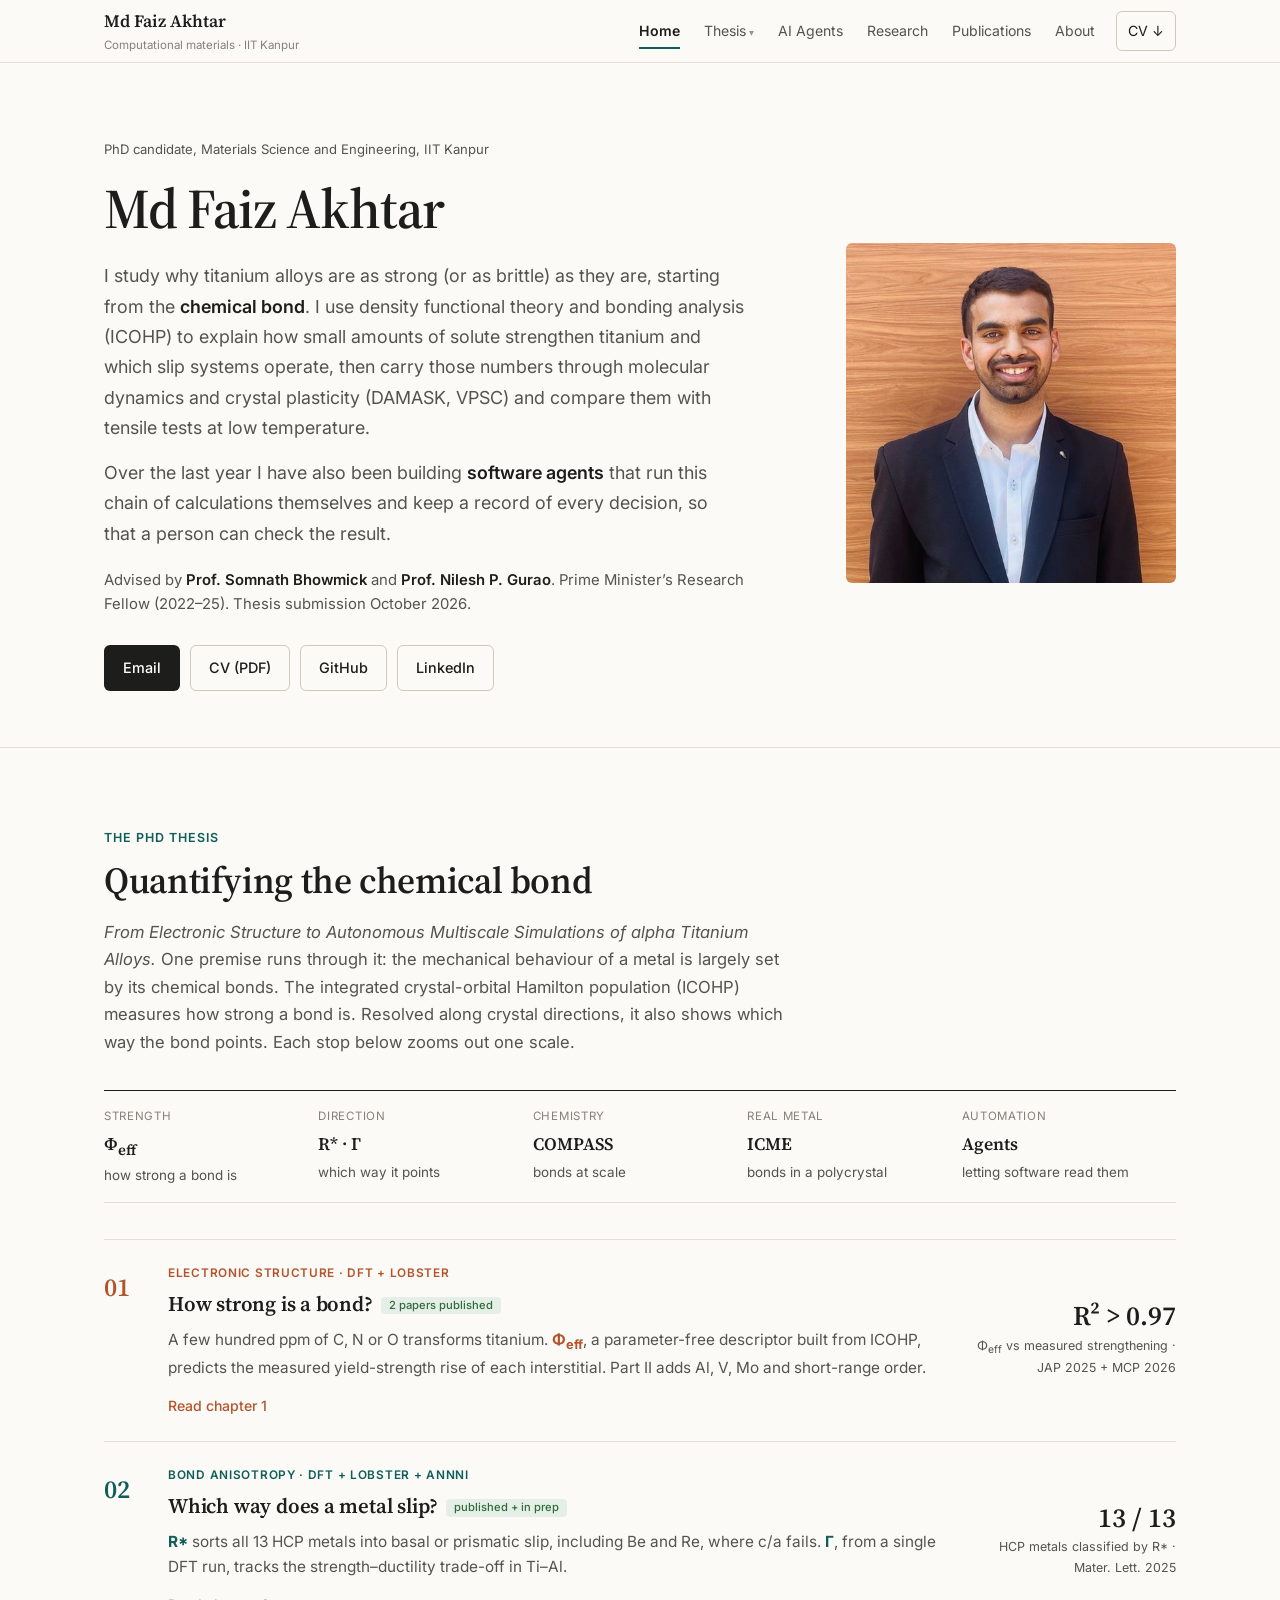
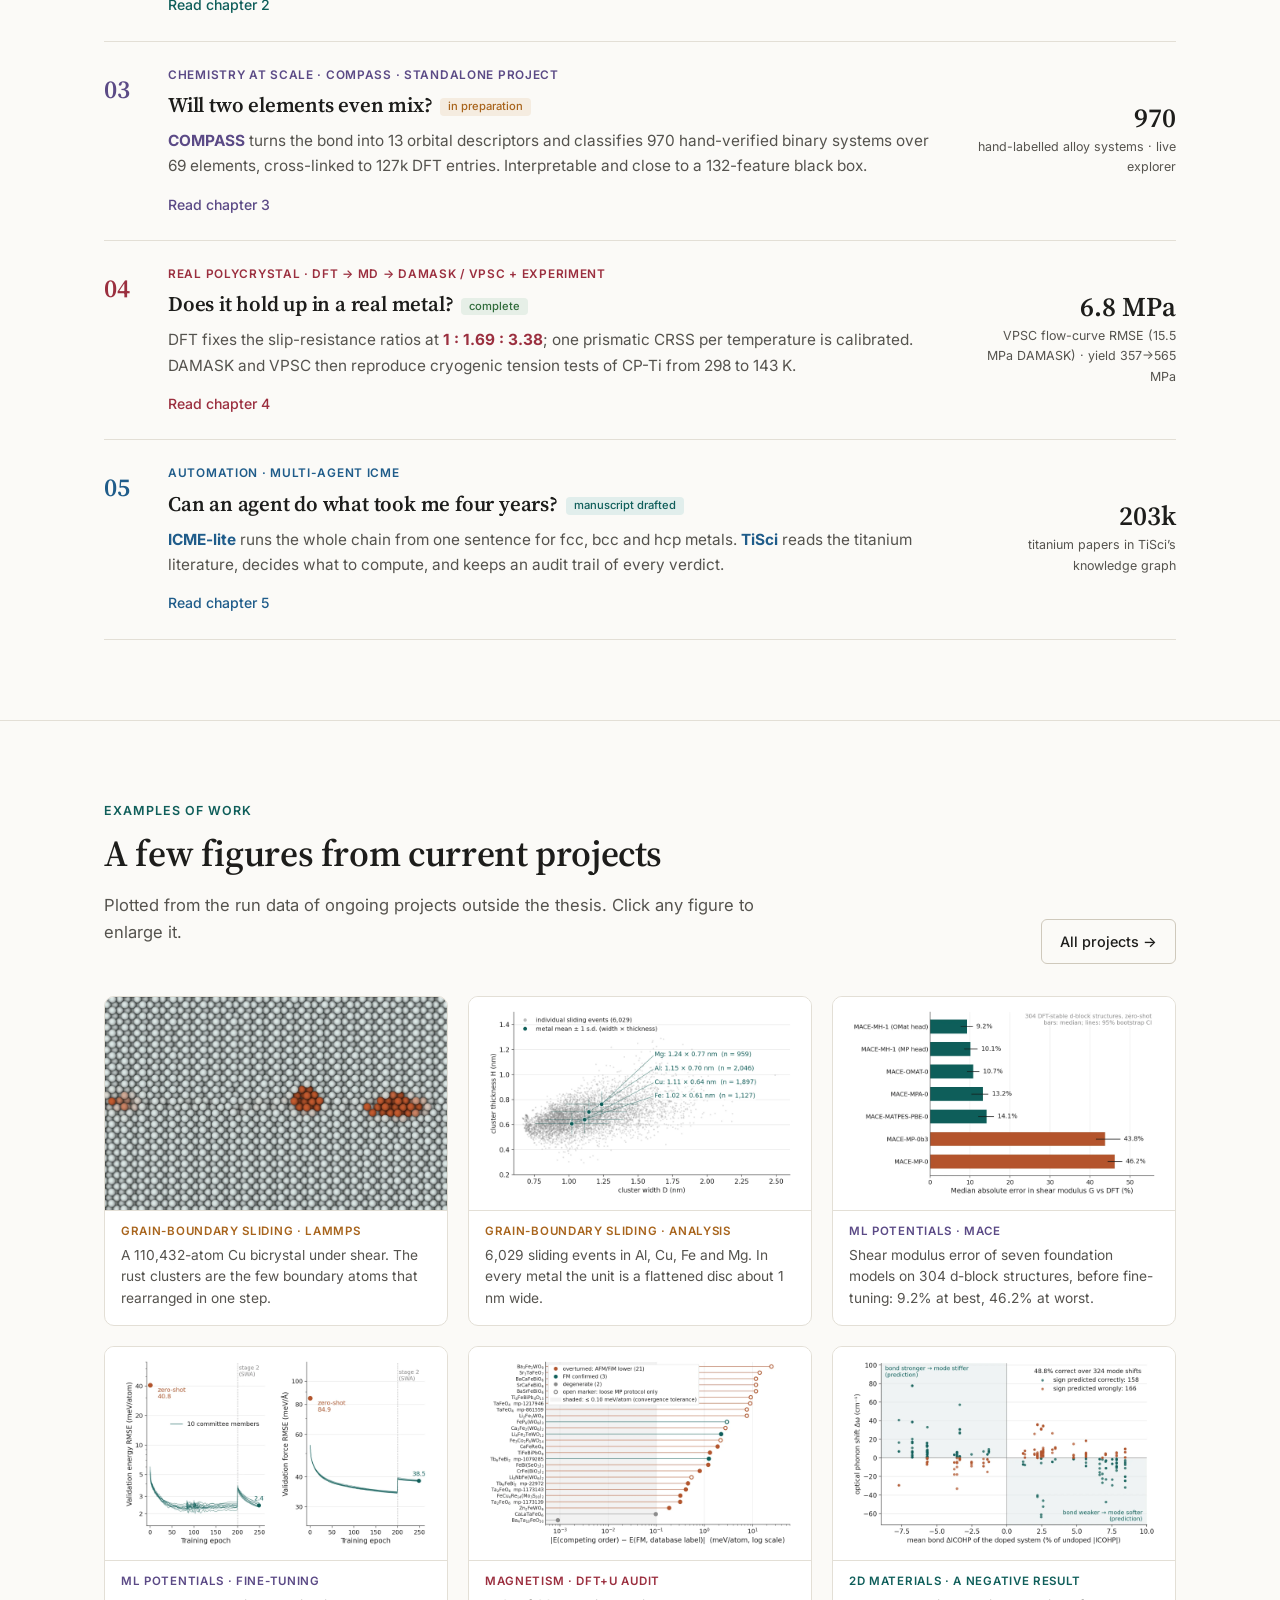
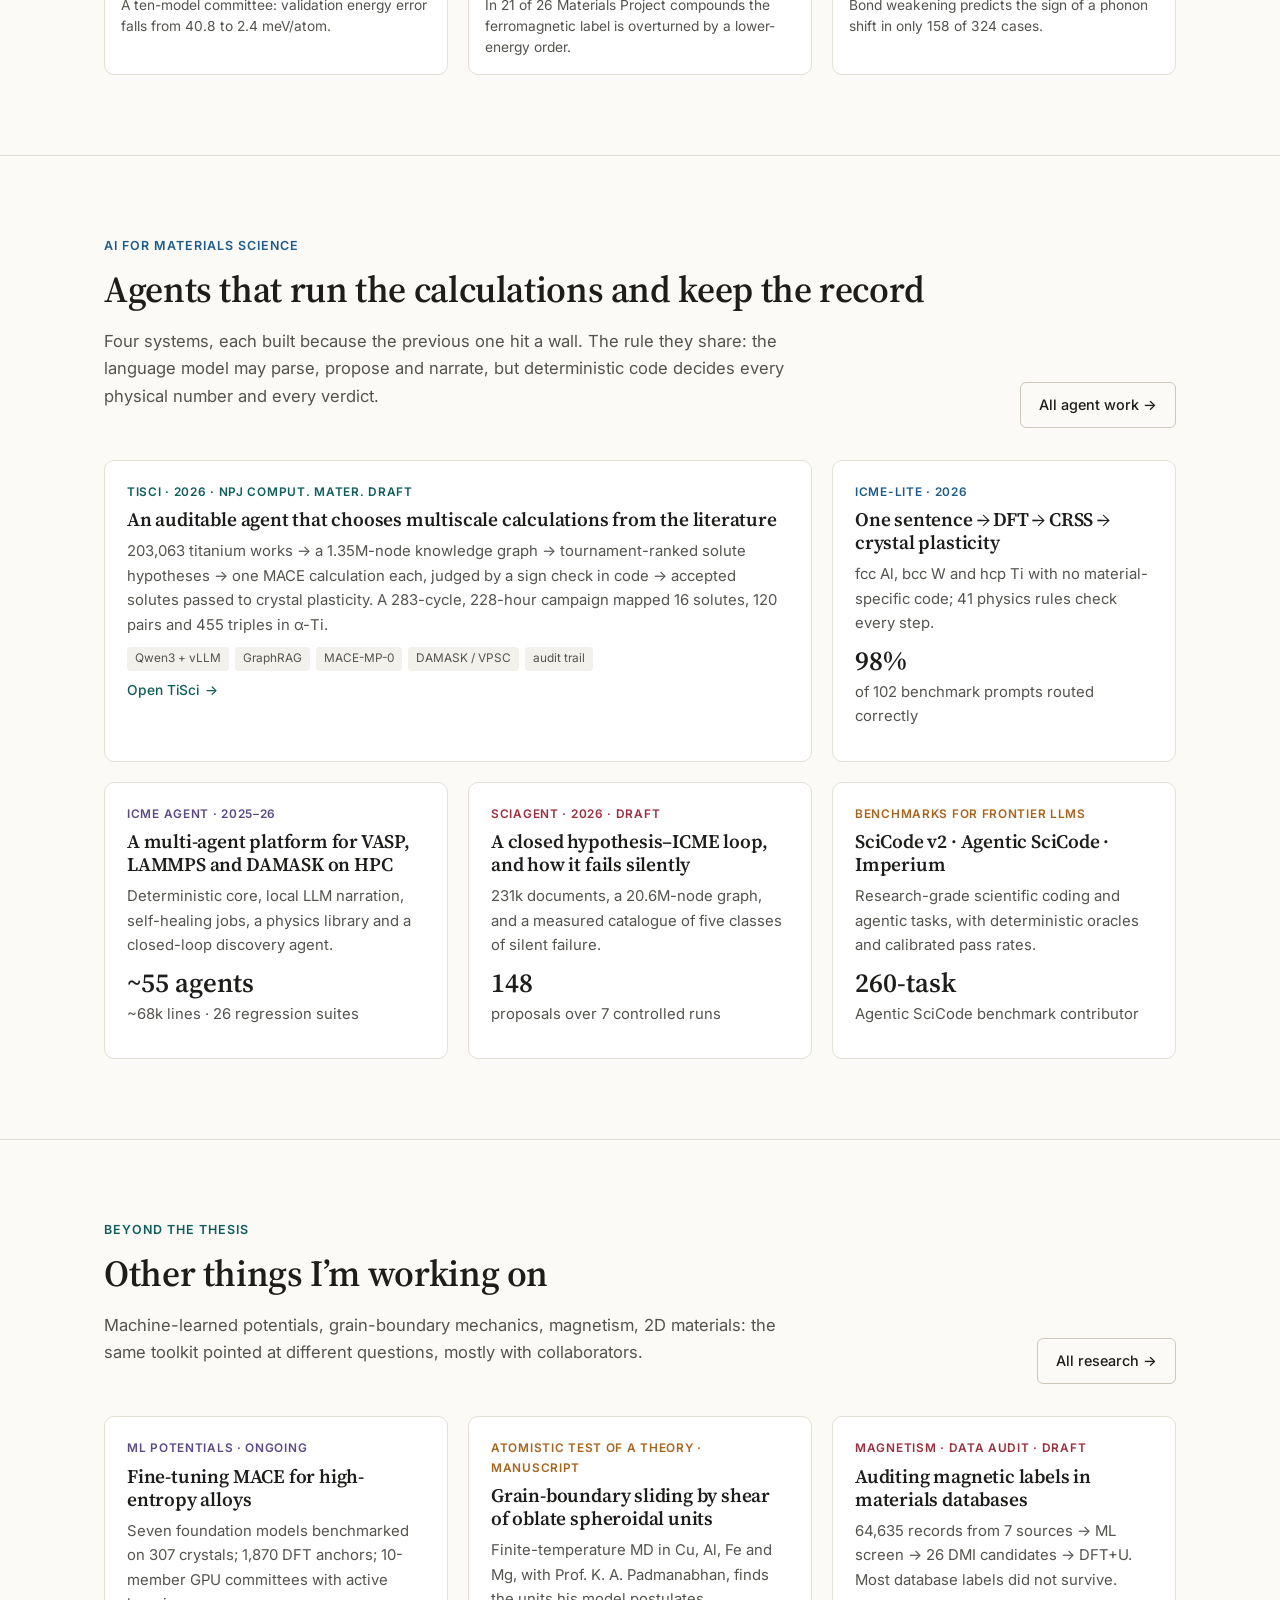
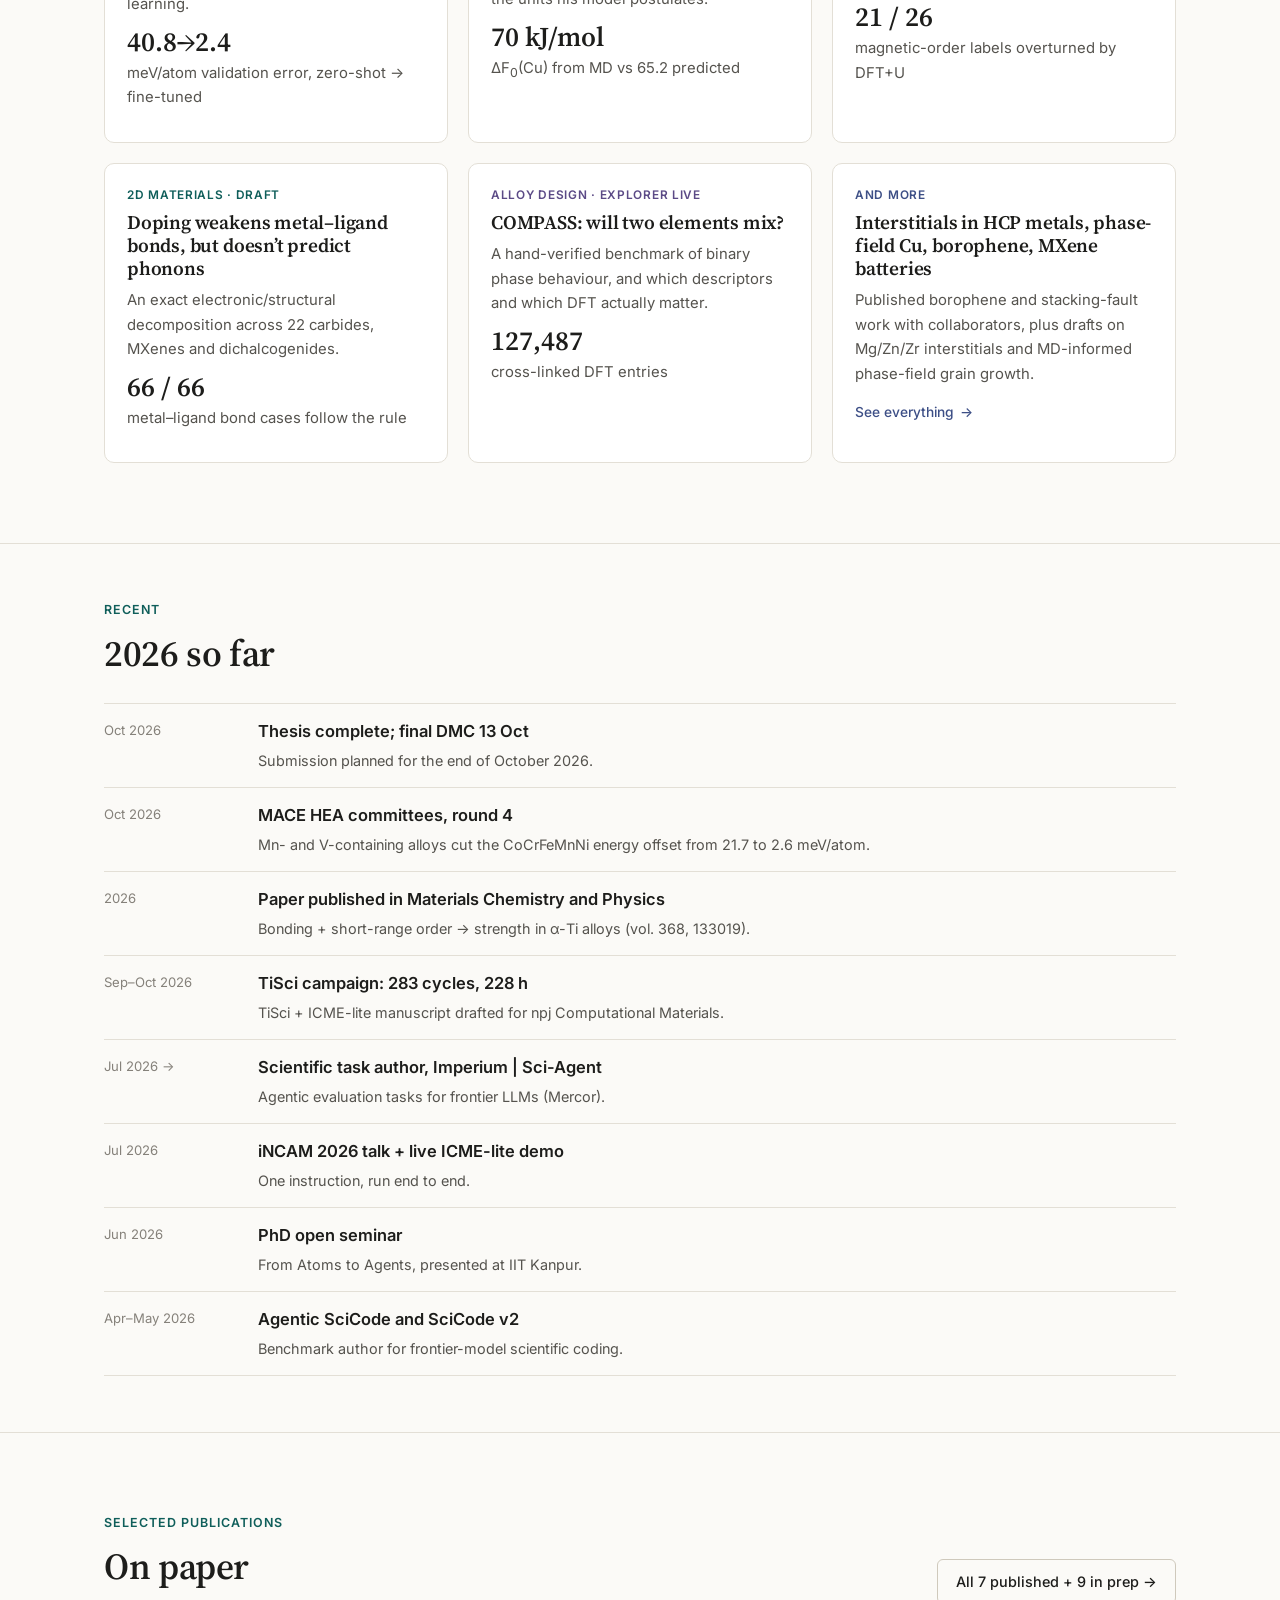
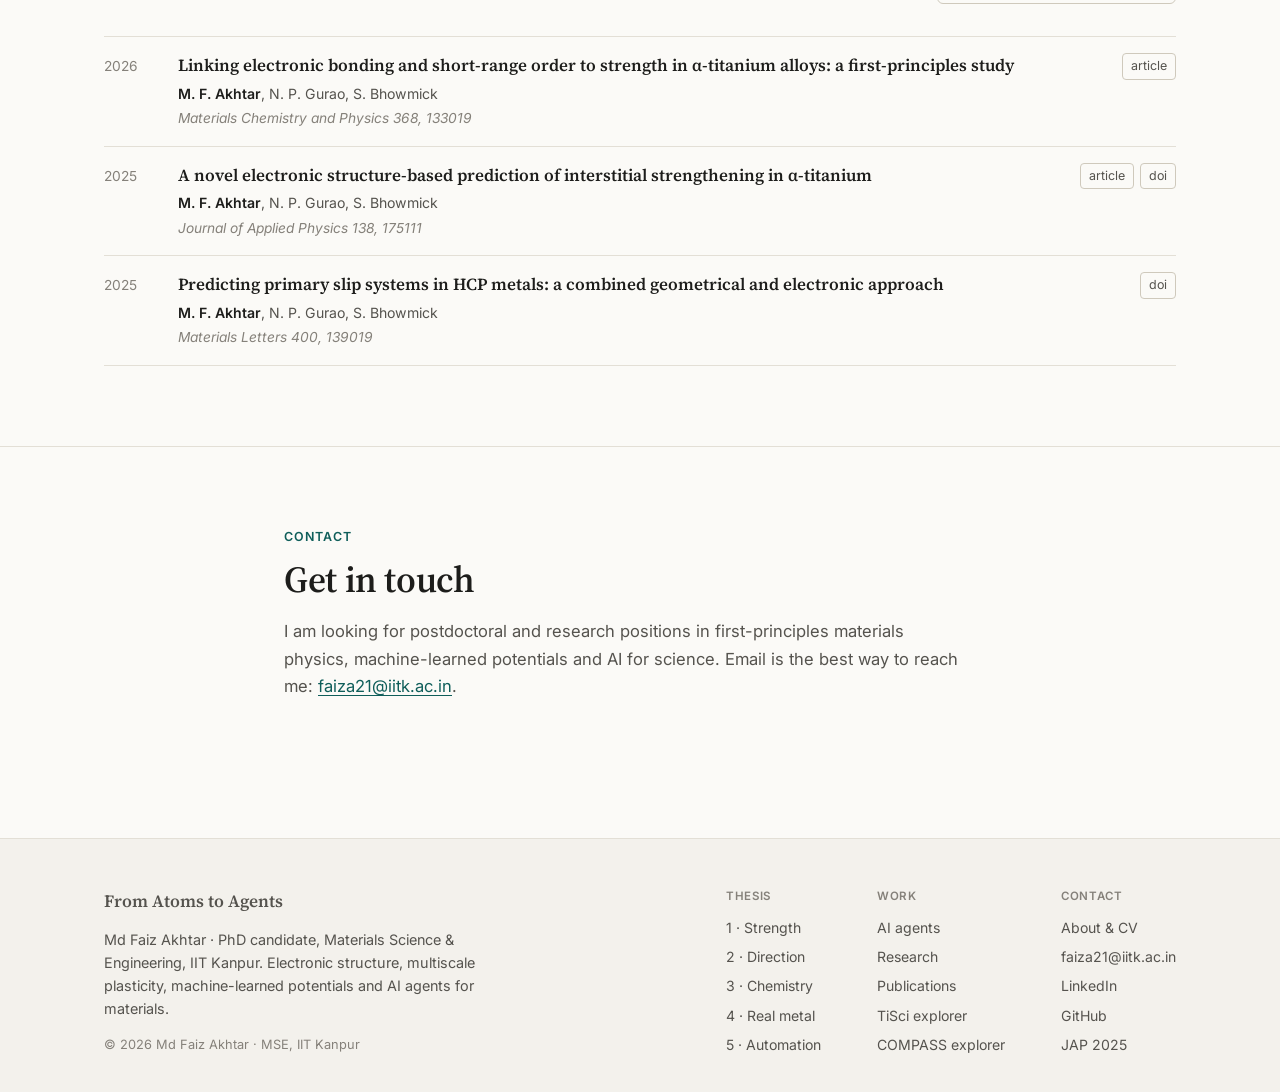
==== commit a3b6e8e9: "Redesign site in a plain editorial style and add examples of work Light theme with serif headings, a" ====
--- a/index.html
+++ b/index.html
@@ -3,21 +3,20 @@
 <head>
 <meta charset="utf-8">
 <meta name="viewport" content="width=device-width, initial-scale=1">
-<title>Md Faiz Akhtar — From Atoms to Agents</title>
+<title>Md Faiz Akhtar | IIT Kanpur</title>
 <meta name="description" content="Md Faiz Akhtar, PhD candidate at IIT Kanpur: chemical bonding in titanium, multiscale simulation from DFT to crystal plasticity, MACE potentials, and auditable AI agents for materials science.">
-<meta property="og:title" content="Md Faiz Akhtar — From Atoms to Agents">
+<meta property="og:title" content="Md Faiz Akhtar | IIT Kanpur">
 <meta property="og:description" content="Md Faiz Akhtar, PhD candidate at IIT Kanpur: chemical bonding in titanium, multiscale simulation from DFT to crystal plasticity, MACE potentials, and auditable AI agents for materials science.">
 <meta property="og:type" content="website">
-<meta name="theme-color" content="#06080f">
+<meta name="theme-color" content="#fbfaf7">
 <link rel="preconnect" href="https://fonts.googleapis.com">
 <link rel="preconnect" href="https://fonts.gstatic.com" crossorigin>
-<link href="https://fonts.googleapis.com/css2?family=Inter:wght@400;500;600;700;800&family=JetBrains+Mono:wght@400;500;700&family=Space+Grotesk:wght@500;600;700&display=swap" rel="stylesheet">
+<link href="https://fonts.googleapis.com/css2?family=Inter:wght@400;500;600;700&family=JetBrains+Mono:wght@400;500&family=Source+Serif+4:ital,opsz,wght@0,8..60,400;0,8..60,600;1,8..60,400&display=swap" rel="stylesheet">
 <link rel="stylesheet" href="css/style.css">
-<link rel="icon" href="data:image/svg+xml,<svg xmlns='http://www.w3.org/2000/svg' viewBox='0 0 100 100'><circle cx='50' cy='50' r='40' fill='none' stroke='%232dd4bf' stroke-width='6'/><circle cx='50' cy='50' r='9' fill='%232dd4bf'/></svg>">
+<link rel="icon" href="data:image/svg+xml,<svg xmlns='http://www.w3.org/2000/svg' viewBox='0 0 100 100'><circle cx='50' cy='50' r='40' fill='none' stroke='%230f5e5a' stroke-width='6'/><circle cx='50' cy='50' r='9' fill='%230f5e5a'/></svg>">
 <style>:root{--ac:var(--teal)}</style>
 </head>
 <body>
-<div id="progress"></div>
 <nav class="nav">
   <div class="wrap">
     <a class="brand" href="index.html"><span class="dot"></span><span>Md Faiz Akhtar<small>Computational materials &middot; IIT Kanpur</small></span></a>
@@ -43,38 +42,28 @@
   </div>
 </nav>
 <header class="hero">
-  <canvas id="hero-canvas" aria-hidden="true"></canvas>
   <div class="wrap hero-grid">
     <div>
-      <span class="eyebrow"><span class="live"></span>PhD candidate &middot; IIT Kanpur &middot; available to start immediately</span>
-      <h1>From Atoms<br><span class="grad-text">to Agents</span></h1>
-      <p class="lede">I&rsquo;m <b>Md Faiz Akhtar</b>, a computational materials physicist. I read the <b>chemical bond</b> out of
-        quantum mechanics, carry it up through molecular dynamics and crystal plasticity to a real piece of titanium, and then teach
-        AI agents to run that whole chain on their own.<br>
-        Right now I&rsquo;m working on <span class="rotator" data-words="titanium alloys|auditable AI agents|MACE potentials for HEAs|grain-boundary sliding|magnetic-materials screening|doped 2D MXenes">titanium alloys</span>.</p>
-      <p class="by">Advisors <b>Prof. Somnath Bhowmick</b> &amp; <b>Prof. Nilesh P. Gurao</b> &middot; Prime Minister&rsquo;s Research Fellow (2022&ndash;25)</p>
+      <span class="eyebrow">PhD candidate, Materials Science and Engineering, IIT Kanpur</span>
+      <h1>Md Faiz Akhtar</h1>
+      <p class="lede">I study why titanium alloys are as strong (or as brittle) as they are, starting from the <b>chemical bond</b>.
+        I use density functional theory and bonding analysis (ICOHP) to explain how small amounts of solute strengthen titanium
+        and which slip systems operate, then carry those numbers through molecular dynamics and crystal plasticity (DAMASK, VPSC)
+        and compare them with tensile tests at low temperature.</p>
+      <p class="lede" style="margin-top:14px">Over the last year I have also been building <b>software agents</b> that run this chain
+        of calculations themselves and keep a record of every decision, so that a person can check the result.</p>
+      <p class="by">Advised by <b>Prof. Somnath Bhowmick</b> and <b>Prof. Nilesh P. Gurao</b>. Prime Minister&rsquo;s Research
+        Fellow (2022&ndash;25). Thesis submission October 2026.</p>
       <div class="cta">
-        <a class="btn btn-primary" href="#thesis">Explore the thesis &rarr;</a>
-        <a class="btn btn-ghost" href="agents.html">See the AI agents</a>
+        <a class="btn btn-primary" href="mailto:faiza21@iitk.ac.in">Email</a>
         <a class="btn btn-ghost" href="assets/Md_Faiz_Akhtar_CV.pdf" target="_blank" rel="noopener">CV (PDF)</a>
-      </div>
-    </div>
-    <div class="stack" aria-label="The length scales this work spans">
-      <a class="lvl" href="chapter1.html" style="--i:0;--ac:var(--c1)"><span class="sz">&Aring;</span><span class="nm">Electrons<small>DFT &middot; LOBSTER &middot; ICOHP</small></span><span class="pip"></span></a>
-      <a class="lvl" href="chapter2.html" style="--i:1;--ac:var(--c2)"><span class="sz">nm</span><span class="nm">Bond direction<small>R* &middot; &Gamma; &middot; stacking faults</small></span><span class="pip"></span></a>
-      <a class="lvl" href="research.html#mace" style="--i:2;--ac:var(--c3)"><span class="sz">10 nm</span><span class="nm">Atoms in motion<small>LAMMPS &middot; MACE</small></span><span class="pip"></span></a>
-      <a class="lvl" href="chapter4.html" style="--i:3;--ac:var(--c4)"><span class="sz">&micro;m&ndash;mm</span><span class="nm">Grains &amp; specimens<small>DAMASK &middot; VPSC &middot; EBSD</small></span><span class="pip"></span></a>
-      <a class="lvl" href="agents.html" style="--i:4;--ac:var(--c5)"><span class="sz">&infin;</span><span class="nm">Agents<small>literature &rarr; hypothesis &rarr; calculation</small></span><span class="pip"></span></a>
-    </div>
-  </div>
-  <a class="scroll-cue" href="#numbers" aria-label="Scroll down"></a>
+        <a class="btn btn-ghost" href="https://github.com/akhtar07" target="_blank" rel="noopener">GitHub</a>
+        <a class="btn btn-ghost" href="https://www.linkedin.com/in/md-faiz-akhtar-a51960246/" target="_blank" rel="noopener">LinkedIn</a>
+      </div>
+    </div>
+    <div class="photo"><img src="assets/img/faiz.jpg" alt="Md Faiz Akhtar" width="340" height="340"></div>
+  </div>
 </header>
-
-<div class="ticker" id="numbers" aria-label="Selected numbers">
-  <div class="ticker-track">
-    <div class="ticker-item"><b>7</b>published papers &amp; chapters</div><div class="ticker-item"><b>203,063</b>titanium papers read by TiSci</div><div class="ticker-item"><b>1.35M</b>knowledge-graph nodes</div><div class="ticker-item"><b>~55</b>cooperating agents in the ICME Agent</div><div class="ticker-item"><b>1,870</b>VASP anchors for MACE HEAs</div><div class="ticker-item"><b>64,635</b>magnetic records screened</div><div class="ticker-item"><b>22</b>2D monolayers doped</div><div class="ticker-item"><b>970</b>alloy pairs hand-labelled</div><div class="ticker-item"><b>R*</b>13/13 HCP metals</div><div class="ticker-item"><b>6.8 MPa</b>flow-curve RMSE (VPSC)</div><div class="ticker-item"><b>4</b>metals in the GBS atomistic test</div><div class="ticker-item"><b>3</b>scales: DFT &rarr; MD &rarr; crystal plasticity</div><div class="ticker-item"><b>7</b>published papers &amp; chapters</div><div class="ticker-item"><b>203,063</b>titanium papers read by TiSci</div><div class="ticker-item"><b>1.35M</b>knowledge-graph nodes</div><div class="ticker-item"><b>~55</b>cooperating agents in the ICME Agent</div><div class="ticker-item"><b>1,870</b>VASP anchors for MACE HEAs</div><div class="ticker-item"><b>64,635</b>magnetic records screened</div><div class="ticker-item"><b>22</b>2D monolayers doped</div><div class="ticker-item"><b>970</b>alloy pairs hand-labelled</div><div class="ticker-item"><b>R*</b>13/13 HCP metals</div><div class="ticker-item"><b>6.8 MPa</b>flow-curve RMSE (VPSC)</div><div class="ticker-item"><b>4</b>metals in the GBS atomistic test</div><div class="ticker-item"><b>3</b>scales: DFT &rarr; MD &rarr; crystal plasticity</div>
-  </div>
-</div>
 
 <!-- THESIS -->
 <section class="section" id="thesis">
@@ -84,7 +73,7 @@
       <h2>Quantifying the chemical bond</h2>
       <p class="sub"><em>From Electronic Structure to Autonomous Multiscale Simulations of alpha Titanium Alloys.</em> One premise runs
         through it: the mechanical behaviour of a metal is largely set by its chemical bonds. The integrated crystal-orbital Hamilton
-        population (ICOHP) measures how strong a bond is &mdash; and, resolved along crystal directions, which way it points. Each
+        population (ICOHP) measures how strong a bond is. Resolved along crystal directions, it also shows which way the bond points. Each
         stop below zooms out one scale.</p>
     </div>
     <div class="thread reveal" style="margin-top:34px">
@@ -162,13 +151,41 @@
   </div>
 </section>
 
+<!-- EXAMPLES -->
+<section class="section" id="examples">
+  <div class="wrap">
+    <div class="head-row reveal">
+      <div>
+        <div class="section-tag">Examples of work</div>
+        <h2>A few figures from current projects</h2>
+        <p class="sub">Plotted from the run data of ongoing projects outside the thesis. Click any figure to enlarge it.</p>
+      </div>
+      <a class="btn btn-ghost" href="research.html">All projects &rarr;</a>
+    </div>
+    <div class="examples reveal">
+      <figure class="card" style="--ac:var(--amber)"><img class="cover" src="assets/img/examples/gbs/gb_sliding_render.webp" alt="Sliding events in a copper grain boundary" loading="lazy" width="1600" height="1000">
+        <figcaption><span class="p">Grain-boundary sliding &middot; LAMMPS</span>A 110,432-atom Cu bicrystal under shear. The rust clusters are the few boundary atoms that rearranged in one step.</figcaption></figure>
+      <figure class="card" style="--ac:var(--amber)"><img src="assets/img/examples/gbs/cluster_shape_metals.webp" alt="Sliding cluster size in four metals" loading="lazy" width="1600" height="1000">
+        <figcaption><span class="p">Grain-boundary sliding &middot; analysis</span>6,029 sliding events in Al, Cu, Fe and Mg. In every metal the unit is a flattened disc about 1 nm wide.</figcaption></figure>
+      <figure class="card" style="--ac:var(--c3)"><img src="assets/img/examples/mace/zeroshot_shear_benchmark.webp" alt="Zero-shot shear modulus error of MACE models" loading="lazy" width="1600" height="1000">
+        <figcaption><span class="p">ML potentials &middot; MACE</span>Shear modulus error of seven foundation models on 304 d-block structures, before fine-tuning: 9.2% at best, 46.2% at worst.</figcaption></figure>
+      <figure class="card" style="--ac:var(--c3)"><img src="assets/img/examples/mace/finetune_learning_curve.webp" alt="Fine-tuning learning curves" loading="lazy" width="1600" height="1000">
+        <figcaption><span class="p">ML potentials &middot; fine-tuning</span>A ten-model committee: validation energy error falls from 40.8 to 2.4 meV/atom.</figcaption></figure>
+      <figure class="card" style="--ac:var(--rose)"><img src="assets/img/examples/magnetic/dft_label_margins.webp" alt="DFT+U audit of magnetic labels" loading="lazy" width="1600" height="1000">
+        <figcaption><span class="p">Magnetism &middot; DFT+U audit</span>In 21 of 26 Materials Project compounds the ferromagnetic label is overturned by a lower-energy order.</figcaption></figure>
+      <figure class="card" style="--ac:var(--teal)"><img src="assets/img/examples/mxene/bond_vs_phonon_sign.webp" alt="Bond change versus phonon shift" loading="lazy" width="1600" height="1000">
+        <figcaption><span class="p">2D materials &middot; a negative result</span>Bond weakening predicts the sign of a phonon shift in only 158 of 324 cases.</figcaption></figure>
+    </div>
+  </div>
+</section>
+
 <!-- AGENTS -->
-<section class="section" id="agents" style="background:linear-gradient(180deg,transparent,rgba(56,189,248,.04),transparent)">
+<section class="section" id="agents">
   <div class="wrap">
     <div class="head-row reveal">
       <div>
         <div class="section-tag" style="--ac:var(--c5)">AI for materials science</div>
-        <h2>Agents that run &mdash; and audit &mdash; the science</h2>
+        <h2>Agents that run the calculations and keep the record</h2>
         <p class="sub">Four systems, each built because the previous one hit a wall. The rule they share: the language model may
           parse, propose and narrate, but deterministic code decides every physical number and every verdict.</p>
       </div>
@@ -176,7 +193,6 @@
     </div>
     <div class="grid g3">
       <a class="card feature reveal" href="agents.html#tisci" style="--ac:var(--teal)">
-        <div class="ic"><svg viewBox="0 0 24 24" fill="none" stroke="currentColor" stroke-width="1.6"><circle cx="5" cy="6" r="2"/><circle cx="19" cy="6" r="2"/><circle cx="12" cy="18" r="2"/><circle cx="12" cy="10" r="1.6"/><path d="M6.6 7.2 10.6 9.3M17.4 7.2 13.4 9.3M12 11.6V16"/></svg></div>
         <div class="kick">TiSci &middot; 2026 &middot; npj Comput. Mater. draft</div>
         <h3>An auditable agent that chooses multiscale calculations from the literature</h3>
         <p>203,063 titanium works &rarr; a 1.35M-node knowledge graph &rarr; tournament-ranked solute hypotheses &rarr; one MACE
@@ -185,33 +201,29 @@
         <div class="tags"><span class="tag">Qwen3 + vLLM</span><span class="tag">GraphRAG</span><span class="tag">MACE-MP-0</span><span class="tag">DAMASK / VPSC</span><span class="tag">audit trail</span></div>
         <span class="go">Open TiSci</span>
       </a>
-      <a class="card reveal" href="agents.html#lite" data-d="1" style="--ac:var(--sky)">
-        <div class="ic"><svg viewBox="0 0 24 24" fill="none" stroke="currentColor" stroke-width="1.6"><path d="M4 17h4l3-10 3 10h6"/><circle cx="4" cy="17" r="1.4"/><circle cx="20" cy="17" r="1.4"/></svg></div>
+      <a class="card reveal" href="agents.html#lite" style="--ac:var(--sky)">
         <div class="kick">ICME-lite &middot; 2026</div>
         <h3>One sentence &rarr; DFT &rarr; CRSS &rarr; crystal plasticity</h3>
         <p>fcc Al, bcc W and hcp Ti with no material-specific code; 41 physics rules check every step.</p>
-        <div class="big"><span data-count="98">98</span>%</div><p style="margin-top:4px">of 102 benchmark prompts routed correctly</p>
+        <div class="big">98%</div><p style="margin-top:4px">of 102 benchmark prompts routed correctly</p>
       </a>
       <a class="card reveal" href="agents.html#icme" style="--ac:var(--violet)">
-        <div class="ic"><svg viewBox="0 0 24 24" fill="none" stroke="currentColor" stroke-width="1.6"><rect x="9" y="3" width="6" height="4" rx="1"/><rect x="3" y="16" width="5" height="4" rx="1"/><rect x="9.5" y="16" width="5" height="4" rx="1"/><rect x="16" y="16" width="5" height="4" rx="1"/><path d="M12 7v5M5.5 16v-4h13v4M12 12v4"/></svg></div>
         <div class="kick">ICME Agent &middot; 2025&ndash;26</div>
         <h3>A multi-agent platform for VASP, LAMMPS and DAMASK on HPC</h3>
         <p>Deterministic core, local LLM narration, self-healing jobs, a physics library and a closed-loop discovery agent.</p>
-        <div class="big">~<span data-count="55">55</span> agents</div><p style="margin-top:4px">~68k lines &middot; 26 regression suites</p>
-      </a>
-      <a class="card reveal" href="agents.html#sciagent" data-d="1" style="--ac:var(--rose)">
-        <div class="ic"><svg viewBox="0 0 24 24" fill="none" stroke="currentColor" stroke-width="1.6"><path d="M12 3a9 9 0 1 0 9 9"/><path d="M21 3v6h-6"/><path d="m21 3-7 7"/></svg></div>
+        <div class="big">~55 agents</div><p style="margin-top:4px">~68k lines &middot; 26 regression suites</p>
+      </a>
+      <a class="card reveal" href="agents.html#sciagent" style="--ac:var(--rose)">
         <div class="kick">SciAgent &middot; 2026 &middot; draft</div>
         <h3>A closed hypothesis&ndash;ICME loop, and how it fails silently</h3>
         <p>231k documents, a 20.6M-node graph, and a measured catalogue of five classes of silent failure.</p>
-        <div class="big"><span data-count="148">148</span></div><p style="margin-top:4px">proposals over 7 controlled runs</p>
-      </a>
-      <a class="card reveal" href="agents.html#bench" data-d="2" style="--ac:var(--amber)">
-        <div class="ic"><svg viewBox="0 0 24 24" fill="none" stroke="currentColor" stroke-width="1.6"><path d="M4 20V10M10 20V4M16 20v-7M22 20H2"/></svg></div>
+        <div class="big">148</div><p style="margin-top:4px">proposals over 7 controlled runs</p>
+      </a>
+      <a class="card reveal" href="agents.html#bench" style="--ac:var(--amber)">
         <div class="kick">Benchmarks for frontier LLMs</div>
         <h3>SciCode v2 &middot; Agentic SciCode &middot; Imperium</h3>
         <p>Research-grade scientific coding and agentic tasks, with deterministic oracles and calibrated pass rates.</p>
-        <div class="big"><span data-count="260">260</span>-task</div><p style="margin-top:4px">Agentic SciCode benchmark contributor</p>
+        <div class="big">260-task</div><p style="margin-top:4px">Agentic SciCode benchmark contributor</p>
       </a>
     </div>
   </div>
@@ -224,7 +236,7 @@
       <div>
         <div class="section-tag">Beyond the thesis</div>
         <h2>Other things I&rsquo;m working on</h2>
-        <p class="sub">Machine-learned potentials, grain-boundary mechanics, magnetism, 2D materials &mdash; the same toolkit pointed
+        <p class="sub">Machine-learned potentials, grain-boundary mechanics, magnetism, 2D materials: the same toolkit pointed
           at different questions, mostly with collaborators.</p>
       </div>
       <a class="btn btn-ghost" href="research.html">All research &rarr;</a>
@@ -234,33 +246,33 @@
         <div class="kick">ML potentials &middot; ongoing</div>
         <h3>Fine-tuning MACE for high-entropy alloys</h3>
         <p>Seven foundation models benchmarked on 307 crystals; 1,870 DFT anchors; 10-member GPU committees with active learning.</p>
-        <div class="big"><span data-count="40.8" data-dec="1">40.8</span>&rarr;2.4</div><p style="margin-top:4px">meV/atom validation error, zero-shot &rarr; fine-tuned</p>
-      </a>
-      <a class="card reveal" href="research.html#gbs" data-d="1" style="--ac:var(--amber)">
+        <div class="big">40.8&rarr;2.4</div><p style="margin-top:4px">meV/atom validation error, zero-shot &rarr; fine-tuned</p>
+      </a>
+      <a class="card reveal" href="research.html#gbs" style="--ac:var(--amber)">
         <div class="kick">Atomistic test of a theory &middot; manuscript</div>
         <h3>Grain-boundary sliding by shear of oblate spheroidal units</h3>
         <p>Finite-temperature MD in Cu, Al, Fe and Mg, with Prof. K. A. Padmanabhan, finds the units his model postulates.</p>
-        <div class="big"><span data-count="70">70</span> kJ/mol</div><p style="margin-top:4px">&Delta;F<sub>0</sub>(Cu) from MD vs 65.2 predicted</p>
-      </a>
-      <a class="card reveal" href="research.html#magnetic" data-d="2" style="--ac:var(--rose)">
+        <div class="big">70 kJ/mol</div><p style="margin-top:4px">&Delta;F<sub>0</sub>(Cu) from MD vs 65.2 predicted</p>
+      </a>
+      <a class="card reveal" href="research.html#magnetic" style="--ac:var(--rose)">
         <div class="kick">Magnetism &middot; data audit &middot; draft</div>
         <h3>Auditing magnetic labels in materials databases</h3>
         <p>64,635 records from 7 sources &rarr; ML screen &rarr; 26 DMI candidates &rarr; DFT+U. Most database labels did not survive.</p>
-        <div class="big"><span data-count="21">21</span> / 26</div><p style="margin-top:4px">magnetic-order labels overturned by DFT+U</p>
+        <div class="big">21 / 26</div><p style="margin-top:4px">magnetic-order labels overturned by DFT+U</p>
       </a>
       <a class="card reveal" href="research.html#mxene" style="--ac:var(--teal)">
         <div class="kick">2D materials &middot; draft</div>
         <h3>Doping weakens metal&ndash;ligand bonds, but doesn&rsquo;t predict phonons</h3>
         <p>An exact electronic/structural decomposition across 22 carbides, MXenes and dichalcogenides.</p>
-        <div class="big"><span data-count="66">66</span> / 66</div><p style="margin-top:4px">metal&ndash;ligand bond cases follow the rule</p>
-      </a>
-      <a class="card reveal" href="chapter3.html" data-d="1" style="--ac:var(--c3)">
+        <div class="big">66 / 66</div><p style="margin-top:4px">metal&ndash;ligand bond cases follow the rule</p>
+      </a>
+      <a class="card reveal" href="chapter3.html" style="--ac:var(--c3)">
         <div class="kick">Alloy design &middot; explorer live</div>
         <h3>COMPASS: will two elements mix?</h3>
         <p>A hand-verified benchmark of binary phase behaviour, and which descriptors and which DFT actually matter.</p>
-        <div class="big"><span data-count="127487">127,487</span></div><p style="margin-top:4px">cross-linked DFT entries</p>
-      </a>
-      <a class="card reveal" href="research.html#more" data-d="2" style="--ac:var(--indigo)">
+        <div class="big">127,487</div><p style="margin-top:4px">cross-linked DFT entries</p>
+      </a>
+      <a class="card reveal" href="research.html#more" style="--ac:var(--indigo)">
         <div class="kick">And more</div>
         <h3>Interstitials in HCP metals, phase-field Cu, borophene, MXene batteries</h3>
         <p>Published borophene and stacking-fault work with collaborators, plus drafts on Mg/Zn/Zr interstitials and MD-informed phase-field grain growth.</p>
@@ -278,14 +290,14 @@
       <h2>2026 so far</h2>
     </div>
     <div class="news" style="margin-top:28px">
-      <div class="item hot reveal"><div class="when">Oct 2026</div><div class="what">Thesis complete; final DMC 13 Oct</div><div class="det">Submission planned for the end of October 2026.</div></div>
-      <div class="item reveal" data-d="1"><div class="when">Oct 2026</div><div class="what">MACE HEA committees, round 4</div><div class="det">Mn- and V-containing alloys cut the CoCrFeMnNi energy offset from 21.7 to 2.6 meV/atom.</div></div>
-      <div class="item reveal" data-d="2"><div class="when">2026</div><div class="what">Paper published in Materials Chemistry and Physics</div><div class="det">Bonding + short-range order &rarr; strength in &alpha;-Ti alloys (vol. 368, 133019).</div></div>
-      <div class="item reveal" data-d="3"><div class="when">Sep&ndash;Oct 2026</div><div class="what">TiSci campaign: 283 cycles, 228 h</div><div class="det">TiSci + ICME-lite manuscript drafted for npj Computational Materials.</div></div>
+      <div class="item reveal"><div class="when">Oct 2026</div><div class="what">Thesis complete; final DMC 13 Oct</div><div class="det">Submission planned for the end of October 2026.</div></div>
+      <div class="item reveal"><div class="when">Oct 2026</div><div class="what">MACE HEA committees, round 4</div><div class="det">Mn- and V-containing alloys cut the CoCrFeMnNi energy offset from 21.7 to 2.6 meV/atom.</div></div>
+      <div class="item reveal"><div class="when">2026</div><div class="what">Paper published in Materials Chemistry and Physics</div><div class="det">Bonding + short-range order &rarr; strength in &alpha;-Ti alloys (vol. 368, 133019).</div></div>
+      <div class="item reveal"><div class="when">Sep&ndash;Oct 2026</div><div class="what">TiSci campaign: 283 cycles, 228 h</div><div class="det">TiSci + ICME-lite manuscript drafted for npj Computational Materials.</div></div>
       <div class="item reveal"><div class="when">Jul 2026 &rarr;</div><div class="what">Scientific task author, Imperium | Sci-Agent</div><div class="det">Agentic evaluation tasks for frontier LLMs (Mercor).</div></div>
-      <div class="item reveal" data-d="1"><div class="when">Jul 2026</div><div class="what">iNCAM 2026 talk + live ICME-lite demo</div><div class="det">One instruction, run end to end.</div></div>
-      <div class="item reveal" data-d="2"><div class="when">Jun 2026</div><div class="what">PhD open seminar</div><div class="det">From Atoms to Agents, presented at IIT Kanpur.</div></div>
-      <div class="item reveal" data-d="3"><div class="when">Apr&ndash;May 2026</div><div class="what">Agentic SciCode and SciCode v2</div><div class="det">Benchmark author for frontier-model scientific coding.</div></div>
+      <div class="item reveal"><div class="when">Jul 2026</div><div class="what">iNCAM 2026 talk + live ICME-lite demo</div><div class="det">One instruction, run end to end.</div></div>
+      <div class="item reveal"><div class="when">Jun 2026</div><div class="what">PhD open seminar</div><div class="det">From Atoms to Agents, presented at IIT Kanpur.</div></div>
+      <div class="item reveal"><div class="when">Apr&ndash;May 2026</div><div class="what">Agentic SciCode and SciCode v2</div><div class="det">Benchmark author for frontier-model scientific coding.</div></div>
     </div>
   </div>
 </section>
@@ -302,26 +314,20 @@
     </div>
     <div class="pubs">
       <div class="pubitem reveal"><div class="yr">2026</div><div><div class="tt">Linking electronic bonding and short-range order to strength in &alpha;-titanium alloys: a first-principles study</div><div class="au"><b>M. F. Akhtar</b>, N. P. Gurao, S. Bhowmick</div><div class="vn">Materials Chemistry and Physics 368, 133019</div></div><div class="lk"><a href="https://www.sciencedirect.com/science/article/pii/S0254058426010138" target="_blank" rel="noopener">article</a></div></div>
-      <div class="pubitem reveal" data-d="1"><div class="yr">2025</div><div><div class="tt">A novel electronic structure-based prediction of interstitial strengthening in &alpha;-titanium</div><div class="au"><b>M. F. Akhtar</b>, N. P. Gurao, S. Bhowmick</div><div class="vn">Journal of Applied Physics 138, 175111</div></div><div class="lk"><a href="https://pubs.aip.org/aip/jap/article/138/17/175111/3371105/A-novel-electronic-structure-based-prediction-of" target="_blank" rel="noopener">article</a><a href="https://doi.org/10.1063/5.0289250" target="_blank" rel="noopener">doi</a></div></div>
-      <div class="pubitem reveal" data-d="2"><div class="yr">2025</div><div><div class="tt">Predicting primary slip systems in HCP metals: a combined geometrical and electronic approach</div><div class="au"><b>M. F. Akhtar</b>, N. P. Gurao, S. Bhowmick</div><div class="vn">Materials Letters 400, 139019</div></div><div class="lk"><a href="https://doi.org/10.1016/j.matlet.2025.139019" target="_blank" rel="noopener">doi</a></div></div>
+      <div class="pubitem reveal"><div class="yr">2025</div><div><div class="tt">A novel electronic structure-based prediction of interstitial strengthening in &alpha;-titanium</div><div class="au"><b>M. F. Akhtar</b>, N. P. Gurao, S. Bhowmick</div><div class="vn">Journal of Applied Physics 138, 175111</div></div><div class="lk"><a href="https://pubs.aip.org/aip/jap/article/138/17/175111/3371105/A-novel-electronic-structure-based-prediction-of" target="_blank" rel="noopener">article</a><a href="https://doi.org/10.1063/5.0289250" target="_blank" rel="noopener">doi</a></div></div>
+      <div class="pubitem reveal"><div class="yr">2025</div><div><div class="tt">Predicting primary slip systems in HCP metals: a combined geometrical and electronic approach</div><div class="au"><b>M. F. Akhtar</b>, N. P. Gurao, S. Bhowmick</div><div class="vn">Materials Letters 400, 139019</div></div><div class="lk"><a href="https://doi.org/10.1016/j.matlet.2025.139019" target="_blank" rel="noopener">doi</a></div></div>
     </div>
   </div>
 </section>
 
 <!-- CONTACT -->
 <section class="section" id="contact">
-  <div class="wrap">
-    <div class="card reveal" style="padding:48px;text-align:center;--ac:var(--teal);background:linear-gradient(150deg,rgba(45,212,191,.10),rgba(139,92,246,.08) 60%,var(--glass))">
-      <div class="section-tag" style="justify-content:center">Get in touch</div>
-      <h2 style="font-size:clamp(1.8rem,3.6vw,2.6rem)">Looking for a computational materials physicist<br>who also builds the agents?</h2>
-      <p class="sub" style="margin:12px auto 0">I&rsquo;m open to postdoctoral and research positions in first-principles materials physics, machine-learned potentials and AI for science.</p>
-      <div class="cta" style="justify-content:center">
-        <a class="btn btn-primary" href="mailto:faiza21@iitk.ac.in">faiza21@iitk.ac.in</a>
-        <a class="btn btn-ghost" href="assets/Md_Faiz_Akhtar_CV.pdf" target="_blank" rel="noopener">Download CV</a>
-        <a class="btn btn-ghost" href="https://github.com/akhtar07" target="_blank" rel="noopener">GitHub</a>
-        <a class="btn btn-ghost" href="https://www.linkedin.com/in/md-faiz-akhtar-a51960246/" target="_blank" rel="noopener">LinkedIn</a>
-      </div>
-    </div>
+  <div class="wrap" style="max-width:760px">
+    <div class="section-tag">Contact</div>
+    <h2>Get in touch</h2>
+    <p class="sub">I am looking for postdoctoral and research positions in first-principles materials physics,
+      machine-learned potentials and AI for science. Email is the best way to reach me:
+      <a href="mailto:faiza21@iitk.ac.in" style="color:var(--teal);text-decoration:underline;text-underline-offset:3px">faiza21@iitk.ac.in</a>.</p>
   </div>
 </section>
 <footer>
--- a/css/style.css
+++ b/css/style.css
@@ -1,588 +1,449 @@
 /* =========================================================
-   From Atoms to Agents — Md Faiz Akhtar
-   MSE, IIT Kanpur · plain CSS, no build step.
+   Md Faiz Akhtar · MSE, IIT Kanpur
+   Plain CSS, no build step. Light, print-like theme.
    ========================================================= */
 
 :root{
-  --ink:#06080f;
-  --ink-2:#0b0f1a;
-  --surface:#0f1524;
-  --surface-2:#141c30;
-  --glass:rgba(20,28,48,.55);
-  --line:#1e2a44;
-  --line-2:#2a3a5c;
-  --text:#e9edf6;
-  --muted:#9aa6bf;
-  --muted-2:#6c7894;
-
-  --teal:#2dd4bf;
-  --violet:#8b5cf6;
-  --indigo:#818cf8;
-  --amber:#f5a524;
-  --rose:#fb7185;
-  --sky:#38bdf8;
-  --green:#34d399;
-
-  /* per-chapter accents */
-  --c1:#f5a524;   /* strength  */
-  --c2:#2dd4bf;   /* direction */
-  --c3:#a78bfa;   /* chemistry */
-  --c4:#fb7185;   /* real metal*/
-  --c5:#38bdf8;   /* automation*/
+  --ink:#fbfaf7;          /* page */
+  --ink-2:#f3f1ec;        /* sunk panels */
+  --surface:#ffffff;      /* cards */
+  --surface-2:#f6f4ef;
+  --glass:#ffffff;
+  --line:#e3dfd6;
+  --line-2:#cfc9bc;
+  --text:#1d1d1b;
+  --muted:#55534e;
+  --muted-2:#85817a;
+
+  --teal:#0f5e5a;
+  --violet:#5b4a86;
+  --indigo:#3d4f86;
+  --amber:#a8641c;
+  --rose:#9b2f3f;
+  --sky:#1f5c8a;
+  --green:#2f6b3a;
+
+  /* per-chapter accents, muted */
+  --c1:#b5542c;
+  --c2:#0f5e5a;
+  --c3:#5b4a86;
+  --c4:#9b2f3f;
+  --c5:#1f5c8a;
 
   --ac:var(--teal);
   --accent:var(--teal);
   --accent-2:var(--indigo);
-  --grad:linear-gradient(110deg,var(--teal) 0%,var(--indigo) 50%,var(--violet) 100%);
-
-  --maxw:1180px;
-  --radius:18px;
-  --shadow:0 24px 60px -24px rgba(0,0,0,.8);
+  --grad:var(--teal);
+
+  --maxw:1120px;
+  --radius:10px;
+  --shadow:0 1px 2px rgba(30,25,15,.05),0 8px 24px -16px rgba(30,25,15,.18);
   --font:'Inter',system-ui,-apple-system,Segoe UI,Roboto,Helvetica,Arial,sans-serif;
-  --display:'Space Grotesk','Inter',system-ui,sans-serif;
+  --display:'Source Serif 4','Source Serif Pro',Georgia,'Times New Roman',serif;
   --mono:'JetBrains Mono',ui-monospace,SFMono-Regular,Menlo,monospace;
 }
 
 *{box-sizing:border-box}
-html{scroll-behavior:smooth;scroll-padding-top:84px}
-body{
-  margin:0;font-family:var(--font);background:var(--ink);color:var(--text);
-  line-height:1.7;-webkit-font-smoothing:antialiased;overflow-x:hidden;
-}
-::selection{background:rgba(45,212,191,.35);color:#fff}
+html{scroll-behavior:smooth;scroll-padding-top:80px}
+body{margin:0;font-family:var(--font);background:var(--ink);color:var(--text);line-height:1.65;
+  -webkit-font-smoothing:antialiased;overflow-x:hidden;font-size:16.5px}
+::selection{background:#d9e8e6}
 a{color:inherit;text-decoration:none}
 img{max-width:100%;display:block}
-h1,h2,h3,h4{line-height:1.15;margin:0 0 .4em;font-weight:700;letter-spacing:-.025em;font-family:var(--display)}
-p{margin:0 0 1.1em}
-code,kbd{font-family:var(--mono);font-size:.88em;background:var(--surface-2);border:1px solid var(--line);
-  padding:1px 6px;border-radius:6px;color:#dbe4f5}
-
-/* ---------- living background ---------- */
-body::before{
-  content:"";position:fixed;inset:-20%;z-index:-3;pointer-events:none;
-  background:
-    radial-gradient(40% 35% at 78% 8%, rgba(45,212,191,.13), transparent 70%),
-    radial-gradient(38% 40% at 8% 92%, rgba(139,92,246,.13), transparent 70%),
-    radial-gradient(30% 30% at 50% 50%, rgba(56,189,248,.05), transparent 70%);
-  animation:aurora 28s ease-in-out infinite alternate;
-}
-body::after{
-  content:"";position:fixed;inset:0;z-index:-2;opacity:.4;pointer-events:none;
-  background-image:radial-gradient(rgba(255,255,255,.07) 1px, transparent 1px);
-  background-size:44px 44px;
-  mask-image:radial-gradient(ellipse at 50% 0%, black 20%, transparent 75%);
-  -webkit-mask-image:radial-gradient(ellipse at 50% 0%, black 20%, transparent 75%);
-}
-@keyframes aurora{
-  0%{transform:translate3d(0,0,0) rotate(0deg)}
-  50%{transform:translate3d(-4%,3%,0) rotate(4deg)}
-  100%{transform:translate3d(3%,-2%,0) rotate(-3deg)}
-}
+h1,h2,h3,h4{line-height:1.2;margin:0 0 .45em;font-weight:600;letter-spacing:-.01em;font-family:var(--display)}
+p{margin:0 0 1.05em}
+code,kbd{font-family:var(--mono);font-size:.86em;background:var(--ink-2);border:1px solid var(--line);padding:1px 5px;border-radius:4px;color:var(--text)}
 
 .wrap{max-width:var(--maxw);margin:0 auto;padding:0 24px}
 
 /* ---------- nav ---------- */
-.nav{
-  position:sticky;top:0;z-index:50;
-  backdrop-filter:saturate(160%) blur(14px);-webkit-backdrop-filter:saturate(160%) blur(14px);
-  background:rgba(6,8,15,.66);border-bottom:1px solid rgba(42,58,92,.55);
-  transition:background .3s, box-shadow .3s;
-}
-.nav.scrolled{background:rgba(6,8,15,.88);box-shadow:0 10px 30px -18px rgba(0,0,0,.9)}
-.nav .wrap{display:flex;align-items:center;justify-content:space-between;height:66px;gap:18px}
-.brand{display:flex;align-items:center;gap:11px;font-weight:700;letter-spacing:-.01em;font-family:var(--display)}
-.brand .dot{
-  width:14px;height:14px;border-radius:50%;flex:0 0 auto;position:relative;
-  background:radial-gradient(circle at 30% 30%, #fff, var(--teal) 45%, var(--violet));
-  box-shadow:0 0 16px var(--teal);
-}
-.brand .dot::after{content:"";position:absolute;inset:-6px;border-radius:50%;border:1px solid rgba(45,212,191,.45);
-  animation:orbit 3.2s ease-in-out infinite}
-@keyframes orbit{0%,100%{transform:scale(.8);opacity:.9}50%{transform:scale(1.25);opacity:.15}}
-.brand small{display:block;font-weight:500;font-size:.68rem;color:var(--muted);letter-spacing:.03em;font-family:var(--font)}
+.nav{position:sticky;top:0;z-index:50;background:rgba(251,250,247,.94);border-bottom:1px solid var(--line);
+  backdrop-filter:blur(8px);-webkit-backdrop-filter:blur(8px)}
+.nav .wrap{display:flex;align-items:center;justify-content:space-between;height:62px;gap:18px}
+.brand{display:flex;align-items:center;gap:10px;font-weight:600;font-family:var(--display);font-size:1.08rem}
+.brand .dot{display:none}
+.brand small{display:block;font-weight:400;font-size:.72rem;color:var(--muted-2);font-family:var(--font);letter-spacing:0}
 .nav-links{display:flex;gap:2px;align-items:center;flex-wrap:wrap}
-.nav-links a{
-  font-size:.83rem;color:var(--muted);padding:8px 12px;border-radius:10px;
-  transition:.2s;font-weight:500;position:relative;
-}
-.nav-links a:hover{color:var(--text);background:rgba(255,255,255,.04)}
-.nav-links a.active{color:#fff}
-.nav-links a.active::after{content:"";position:absolute;left:12px;right:12px;bottom:3px;height:2px;border-radius:2px;background:var(--grad)}
-.nav-links .nav-cv{border:1px solid var(--line-2);color:var(--text);margin-left:6px}
-.nav-links .nav-cv:hover{border-color:var(--teal);background:rgba(45,212,191,.08)}
+.nav-links a{font-size:.88rem;color:var(--muted);padding:7px 11px;border-radius:6px;transition:color .15s;position:relative}
+.nav-links a:hover{color:var(--text)}
+.nav-links a.active{color:var(--text);font-weight:600}
+.nav-links a.active::after{content:"";position:absolute;left:11px;right:11px;bottom:1px;height:2px;background:var(--teal)}
+.nav-links .nav-cv{border:1px solid var(--line-2);color:var(--text);margin-left:8px}
+.nav-links .nav-cv:hover{border-color:var(--text)}
 .dd{position:relative}
-.dd > a::after{content:" ▾";font-size:.7em;opacity:.7}
-.dd-menu{
-  position:absolute;top:calc(100% + 8px);left:-8px;min-width:270px;padding:8px;
-  background:rgba(11,15,26,.97);border:1px solid var(--line-2);border-radius:14px;box-shadow:var(--shadow);
-  opacity:0;visibility:hidden;transform:translateY(-6px);transition:.2s;
-}
-.dd:hover .dd-menu,.dd:focus-within .dd-menu{opacity:1;visibility:visible;transform:none}
-.dd-menu a{display:flex;gap:10px;align-items:center;padding:9px 12px;font-size:.85rem}
-.dd-menu a i{font-style:normal;font-family:var(--mono);font-size:.7rem;width:22px;height:22px;border-radius:7px;
-  display:grid;place-items:center;border:1px solid currentColor;flex:0 0 auto}
-.nav-toggle{display:none;background:none;border:0;color:var(--text);font-size:1.5rem;cursor:pointer}
-
-/* ---------- hero (home) ---------- */
-.hero{position:relative;min-height:calc(100vh - 66px);display:flex;align-items:center;padding:80px 0 70px;overflow:hidden}
-.hero canvas{position:absolute;inset:0;width:100%;height:100%;z-index:-1}
-.hero::after{content:"";position:absolute;left:0;right:0;bottom:0;height:160px;z-index:-1;
-  background:linear-gradient(to bottom,transparent,var(--ink))}
-.hero-grid{display:grid;grid-template-columns:1.25fr .9fr;gap:48px;align-items:center}
-.eyebrow{
-  display:inline-flex;align-items:center;gap:10px;font-family:var(--mono);font-size:.72rem;letter-spacing:.24em;
-  text-transform:uppercase;color:var(--teal);margin-bottom:24px;
-  border:1px solid rgba(45,212,191,.3);padding:7px 15px;border-radius:999px;background:rgba(45,212,191,.06);
-}
-.eyebrow .live{width:7px;height:7px;border-radius:50%;background:var(--green);box-shadow:0 0 0 0 rgba(52,211,153,.7);animation:ping 2s infinite}
-@keyframes ping{0%{box-shadow:0 0 0 0 rgba(52,211,153,.6)}80%,100%{box-shadow:0 0 0 10px rgba(52,211,153,0)}}
-.hero h1{
-  font-size:clamp(2.8rem,7.4vw,5.9rem);letter-spacing:-.045em;margin:0;line-height:1;
-}
-.grad-text{background:var(--grad);-webkit-background-clip:text;background-clip:text;color:transparent;
-  background-size:200% auto;animation:sheen 8s linear infinite}
-@keyframes sheen{to{background-position:200% center}}
-.hero .lede{max-width:640px;margin:26px 0 0;color:var(--muted);font-size:1.14rem}
+.dd > a::after{content:" ▾";font-size:.7em;opacity:.6}
+.dd-menu{position:absolute;top:calc(100% + 6px);left:-8px;min-width:280px;padding:6px;background:#fff;border:1px solid var(--line);
+  border-radius:8px;box-shadow:var(--shadow);opacity:0;visibility:hidden;transition:opacity .15s}
+.dd:hover .dd-menu,.dd:focus-within .dd-menu{opacity:1;visibility:visible}
+.dd-menu a{display:flex;gap:10px;align-items:center;padding:8px 10px;font-size:.86rem}
+.dd-menu a:hover{background:var(--ink-2)}
+.dd-menu a i{font-style:normal;font-family:var(--display);font-weight:600;font-size:.9rem;width:18px;flex:0 0 auto}
+.nav-toggle{display:none;background:none;border:0;color:var(--text);font-size:1.4rem;cursor:pointer}
+
+/* ---------- home intro ---------- */
+.hero{padding:72px 0 56px;border-bottom:1px solid var(--line)}
+.hero canvas,.scroll-cue,.ticker{display:none}
+.hero-grid{display:grid;grid-template-columns:1.35fr .65fr;gap:56px;align-items:center}
+.eyebrow{display:inline-block;font-size:.82rem;color:var(--muted);margin-bottom:18px}
+.eyebrow .live{display:none}
+.hero h1{font-size:clamp(2.3rem,5vw,3.5rem);letter-spacing:-.02em;margin:0;line-height:1.08;font-weight:600}
+.grad-text{color:var(--teal)}
+.hero .lede{max-width:640px;margin:22px 0 0;color:var(--muted);font-size:1.12rem;line-height:1.7}
 .hero .lede b{color:var(--text);font-weight:600}
-.rotator{display:inline-block;color:#fff;font-weight:600;border-bottom:2px solid var(--teal);min-width:7ch;transition:opacity .35s, transform .35s}
-.rotator.out{opacity:0;transform:translateY(8px)}
-.hero .by{margin-top:26px;color:var(--muted-2);font-size:.92rem;display:flex;gap:12px;align-items:center;flex-wrap:wrap}
+.rotator{color:var(--text);font-weight:600}
+.hero .by{margin-top:20px;color:var(--muted);font-size:.93rem;line-height:1.6}
 .hero .by b{color:var(--text);font-weight:600}
-.cta{display:inline-flex;gap:12px;margin-top:34px;flex-wrap:wrap}
-.btn{
-  display:inline-flex;align-items:center;gap:9px;padding:13px 22px;border-radius:12px;
-  font-weight:600;font-size:.92rem;transition:transform .22s, box-shadow .22s, background .22s, border-color .22s;
-  border:1px solid transparent;cursor:pointer;font-family:var(--font);
-}
-.btn-primary{background:var(--grad);color:#05121a;background-size:160% auto}
-.btn-primary:hover{transform:translateY(-2px);box-shadow:0 16px 34px -12px rgba(45,212,191,.55);background-position:right center}
-.btn-ghost{border-color:var(--line-2);color:var(--text);background:rgba(255,255,255,.02)}
-.btn-ghost:hover{background:var(--surface);border-color:var(--teal);transform:translateY(-2px)}
-
-/* hero side panel: the "scale stack" */
-.stack{position:relative;display:flex;flex-direction:column;gap:10px}
-.stack .lvl{
-  display:flex;align-items:center;gap:14px;padding:14px 18px;border-radius:14px;
-  background:var(--glass);border:1px solid var(--line);backdrop-filter:blur(8px);-webkit-backdrop-filter:blur(8px);
-  transition:transform .35s, border-color .35s, background .35s;transform:translateX(calc(var(--i,0) * 14px));
-}
-.stack .lvl:hover{transform:translateX(calc(var(--i,0) * 14px - 6px));border-color:var(--ac)}
-.stack .lvl.on{border-color:var(--ac);background:rgba(20,28,48,.85);box-shadow:0 0 0 1px var(--ac) inset, 0 14px 40px -18px var(--ac)}
-.stack .lvl .sz{font-family:var(--mono);font-size:.68rem;color:var(--muted-2);width:64px;flex:0 0 auto}
-.stack .lvl .nm{font-weight:600;font-size:.95rem}
-.stack .lvl .nm small{display:block;color:var(--muted);font-weight:400;font-size:.78rem}
-.stack .lvl .pip{margin-left:auto;width:9px;height:9px;border-radius:50%;background:var(--ac);box-shadow:0 0 12px var(--ac)}
-
-/* scroll cue */
-.scroll-cue{position:absolute;left:50%;bottom:26px;transform:translateX(-50%);width:24px;height:38px;border:1.5px solid var(--line-2);border-radius:14px}
-.scroll-cue::after{content:"";position:absolute;left:50%;top:7px;width:3px;height:8px;border-radius:2px;background:var(--teal);
-  transform:translateX(-50%);animation:cue 1.8s infinite}
-@keyframes cue{0%{opacity:0;transform:translate(-50%,0)}40%{opacity:1}100%{opacity:0;transform:translate(-50%,14px)}}
-
-/* stat ticker */
-.ticker{border-top:1px solid var(--line);border-bottom:1px solid var(--line);background:rgba(11,15,26,.6);overflow:hidden;position:relative}
-.ticker::before,.ticker::after{content:"";position:absolute;top:0;bottom:0;width:90px;z-index:2}
-.ticker::before{left:0;background:linear-gradient(90deg,var(--ink),transparent)}
-.ticker::after{right:0;background:linear-gradient(-90deg,var(--ink),transparent)}
-.ticker-track{display:flex;gap:56px;width:max-content;padding:18px 0;animation:marquee 46s linear infinite}
-.ticker:hover .ticker-track{animation-play-state:paused}
-.ticker-item{display:flex;align-items:baseline;gap:10px;white-space:nowrap;font-size:.88rem;color:var(--muted)}
-.ticker-item b{font-family:var(--display);font-size:1.25rem;color:#fff;letter-spacing:-.02em}
-@keyframes marquee{to{transform:translateX(-50%)}}
+.photo{position:relative}
+.photo img{width:100%;max-width:340px;aspect-ratio:1/1;object-fit:cover;border-radius:6px;margin-left:auto;filter:saturate(.92)}
+.photo .cap{font-size:.78rem;color:var(--muted-2);text-align:right;margin-top:8px}
+.cta{display:flex;gap:10px;margin-top:28px;flex-wrap:wrap}
+.btn{display:inline-flex;align-items:center;gap:8px;padding:10px 18px;border-radius:6px;font-weight:500;font-size:.9rem;
+  border:1px solid transparent;cursor:pointer;font-family:var(--font);transition:background .15s,border-color .15s,color .15s}
+.btn-primary{background:var(--text);color:#fff}
+.btn-primary:hover{background:var(--teal)}
+.btn-ghost{border-color:var(--line-2);color:var(--text);background:transparent}
+.btn-ghost:hover{border-color:var(--text)}
+
+/* hero side list ("scale stack") kept as a quiet list */
+.stack{display:flex;flex-direction:column;border-top:1px solid var(--line)}
+.stack .lvl{display:flex;align-items:baseline;gap:14px;padding:11px 0;border-bottom:1px solid var(--line)}
+.stack .lvl .sz{font-family:var(--mono);font-size:.7rem;color:var(--muted-2);width:56px;flex:0 0 auto}
+.stack .lvl .nm{font-weight:600;font-size:.93rem}
+.stack .lvl .nm small{display:block;color:var(--muted);font-weight:400;font-size:.8rem}
+.stack .lvl .pip{display:none}
+.stack .lvl:hover .nm{color:var(--ac)}
 
 /* ---------- section headings ---------- */
-.section{padding:96px 0}
-.section.tight{padding:64px 0}
-.section-tag{font-family:var(--mono);font-size:.72rem;letter-spacing:.28em;text-transform:uppercase;color:var(--ac);margin-bottom:14px;
-  display:inline-flex;align-items:center;gap:10px}
-.section-tag::before{content:"";width:22px;height:1px;background:currentColor}
-.section h2{font-size:clamp(1.9rem,3.8vw,2.9rem)}
-.section .sub{color:var(--muted);max-width:700px;font-size:1.06rem}
-.head-row{display:flex;justify-content:space-between;align-items:flex-end;gap:24px;flex-wrap:wrap;margin-bottom:38px}
-
-/* ---------- thesis-in-one-line strip ---------- */
-.thread{
-  display:flex;gap:0;flex-wrap:wrap;justify-content:center;align-items:stretch;
-  border:1px solid var(--line);border-radius:var(--radius);overflow:hidden;background:var(--glass);
-}
-.thread .node{flex:1 1 160px;min-width:150px;padding:22px 18px;border-right:1px solid var(--line);text-align:center;position:relative;transition:background .3s}
-.thread .node:hover{background:rgba(255,255,255,.03)}
-.thread .node:last-child{border-right:0}
-.thread .node .k{font-family:var(--mono);font-size:.7rem;color:var(--muted-2);letter-spacing:.18em}
-.thread .node .v{font-weight:700;margin-top:6px;font-size:1.06rem;font-family:var(--display)}
-.thread .node .d{color:var(--muted);font-size:.82rem;margin-top:4px}
-
-/* ---------- cards (generic, with cursor spotlight) ---------- */
-.grid{display:grid;gap:18px}
+.section{padding:80px 0}
+.section.tight{padding:56px 0}
+.section + .section{border-top:1px solid var(--line)}
+.section-tag{font-size:.78rem;font-weight:600;letter-spacing:.08em;text-transform:uppercase;color:var(--ac);margin-bottom:10px;display:block}
+.section h2{font-size:clamp(1.7rem,3.2vw,2.3rem)}
+.section .sub{color:var(--muted);max-width:680px;font-size:1.04rem}
+.head-row{display:flex;justify-content:space-between;align-items:flex-end;gap:24px;flex-wrap:wrap;margin-bottom:32px}
+
+/* ---------- thesis strip ---------- */
+.thread{display:grid;grid-template-columns:repeat(auto-fit,minmax(150px,1fr));border-top:1px solid var(--text);border-bottom:1px solid var(--line)}
+.thread .node{padding:16px 14px 16px 0}
+.thread .node .k{font-size:.72rem;color:var(--muted-2);letter-spacing:.06em;text-transform:uppercase}
+.thread .node .v{font-weight:600;margin-top:4px;font-size:1.1rem;font-family:var(--display)}
+.thread .node .d{color:var(--muted);font-size:.84rem;margin-top:2px}
+
+/* ---------- cards ---------- */
+.grid{display:grid;gap:20px}
 .g2{grid-template-columns:repeat(2,minmax(0,1fr))}
 .g3{grid-template-columns:repeat(3,minmax(0,1fr))}
 .g4{grid-template-columns:repeat(4,minmax(0,1fr))}
-.card{
-  position:relative;display:block;background:var(--glass);border:1px solid var(--line);border-radius:var(--radius);
-  padding:26px;overflow:hidden;transition:transform .3s, border-color .3s, box-shadow .3s;isolation:isolate;
-}
-.card::before{
-  content:"";position:absolute;inset:0;z-index:-1;opacity:0;transition:opacity .3s;
-  background:radial-gradient(420px circle at var(--mx,50%) var(--my,50%), color-mix(in srgb, var(--ac) 16%, transparent), transparent 60%);
-}
-.card:hover::before{opacity:1}
-.card:hover{border-color:color-mix(in srgb, var(--ac) 55%, var(--line));transform:translateY(-4px);box-shadow:var(--shadow)}
-.card .ic{width:44px;height:44px;border-radius:12px;display:grid;place-items:center;margin-bottom:18px;
-  background:color-mix(in srgb, var(--ac) 14%, transparent);border:1px solid color-mix(in srgb, var(--ac) 40%, transparent);color:var(--ac)}
-.card .ic svg{width:22px;height:22px}
-.card .kick{font-family:var(--mono);font-size:.68rem;letter-spacing:.16em;text-transform:uppercase;color:var(--ac)}
-.card h3{font-size:1.28rem;margin:8px 0 8px}
-.card p{color:var(--muted);font-size:.94rem;margin:0 0 12px}
-.card .big{font-family:var(--display);font-size:2.1rem;font-weight:700;color:#fff;letter-spacing:-.03em;line-height:1}
-.card .go{font-size:.84rem;font-weight:600;color:var(--ac);display:inline-flex;gap:6px;align-items:center;margin-top:6px}
-.card .go::after{content:"→";transition:transform .2s}
-.card:hover .go::after{transform:translateX(4px)}
+.card{position:relative;display:block;background:var(--surface);border:1px solid var(--line);border-radius:var(--radius);padding:22px;transition:border-color .15s}
+a.card:hover,.card:hover{border-color:var(--line-2)}
+.card .ic{display:none}
+.card .thumb{margin:-22px -22px 18px;border-bottom:1px solid var(--line);border-radius:var(--radius) var(--radius) 0 0;overflow:hidden;background:#fff;aspect-ratio:16/10}
+.card .thumb img{width:100%;height:100%;object-fit:cover;object-position:center}
+.card .thumb.contain img{object-fit:contain;padding:6px}
+.card .kick{font-size:.74rem;font-weight:600;letter-spacing:.06em;text-transform:uppercase;color:var(--ac)}
+.card h3{font-size:1.2rem;margin:6px 0 8px}
+.card p{color:var(--muted);font-size:.93rem;margin:0 0 10px}
+.card .big{font-family:var(--display);font-size:1.7rem;font-weight:600;color:var(--text);line-height:1.1}
+.card .go{font-size:.86rem;font-weight:500;color:var(--ac);display:inline-flex;gap:6px;margin-top:4px}
+.card .go::after{content:"→"}
 .card.feature{grid-column:span 2}
-.tags{display:flex;gap:6px;flex-wrap:wrap;margin:12px 0 4px}
-.tag{font-family:var(--mono);font-size:.66rem;padding:3px 9px;border-radius:999px;border:1px solid var(--line-2);color:var(--muted);background:rgba(255,255,255,.02)}
+.tags{display:flex;gap:6px;flex-wrap:wrap;margin:10px 0 4px}
+.tag{font-size:.74rem;padding:2px 8px;border-radius:4px;background:var(--ink-2);color:var(--muted)}
 
 /* status badges */
-.badge,.status{
-  display:inline-flex;align-items:center;gap:6px;font-family:var(--mono);font-size:.62rem;letter-spacing:.1em;text-transform:uppercase;
-  padding:3px 9px;border-radius:999px;border:1px solid var(--line);color:var(--muted-2);vertical-align:middle;white-space:nowrap;
-}
-.badge::before,.status::before{content:"";width:6px;height:6px;border-radius:50%;background:currentColor}
-.pub{}
-.badge.pub,.status.pub{color:var(--green);border-color:rgba(52,211,153,.4)}
-.badge.prep,.status.prep{color:#fbbf24;border-color:rgba(251,191,36,.4)}
-.badge.wip,.status.wip{color:#60a5fa;border-color:rgba(96,165,250,.4)}
-.badge.live,.status.live{color:var(--teal);border-color:rgba(45,212,191,.45)}
-
-/* ---------- journey timeline ---------- */
-.timeline{position:relative;margin-top:46px}
-.timeline::before{
-  content:"";position:absolute;left:28px;top:8px;bottom:8px;width:2px;
-  background:linear-gradient(var(--c1),var(--c2),var(--c3),var(--c4),var(--c5));opacity:.25;
-}
-.timeline .beam{position:absolute;left:28px;top:8px;width:2px;height:0;z-index:0;
-  background:linear-gradient(var(--c1),var(--c2),var(--c3),var(--c4),var(--c5));box-shadow:0 0 14px rgba(45,212,191,.6);transition:height .15s linear}
-.tl-item{position:relative;padding:0 0 26px 78px;}
-.tl-item .marker{
-  position:absolute;left:13px;top:6px;width:32px;height:32px;border-radius:50%;z-index:1;
-  background:var(--ink);border:2px solid var(--ac);display:grid;place-items:center;
-  font-family:var(--mono);font-size:.78rem;font-weight:700;color:var(--ac);
-  box-shadow:0 0 0 5px rgba(6,8,15,.95), 0 0 22px -2px var(--ac);
-}
-.tl-card{
-  position:relative;background:var(--glass);border:1px solid var(--line);border-radius:16px;padding:24px 26px;
-  border-left:3px solid var(--ac);transition:.3s;display:grid;grid-template-columns:1fr auto;gap:8px 24px;overflow:hidden;isolation:isolate;
-}
-.tl-card::before{content:"";position:absolute;inset:0;z-index:-1;opacity:0;transition:.3s;
-  background:radial-gradient(500px circle at var(--mx,50%) var(--my,50%), color-mix(in srgb, var(--ac) 13%, transparent), transparent 60%)}
-.tl-card:hover::before{opacity:1}
-.tl-card:hover{transform:translateX(6px);border-color:var(--ac);box-shadow:var(--shadow)}
+.badge,.status{display:inline-block;font-size:.7rem;font-weight:500;padding:2px 8px;border-radius:4px;background:var(--ink-2);
+  color:var(--muted);vertical-align:middle;white-space:nowrap;letter-spacing:0;text-transform:none;font-family:var(--font)}
+.badge.pub,.status.pub{background:#e6efe7;color:var(--green)}
+.badge.prep,.status.prep{background:#f5ece0;color:var(--amber)}
+.badge.wip,.status.wip{background:#e5ecf3;color:var(--sky)}
+.badge.live,.status.live{background:#e1eeec;color:var(--teal)}
+
+/* ---------- thesis timeline ---------- */
+.timeline{position:relative;margin-top:36px;border-top:1px solid var(--line)}
+.timeline::before,.timeline .beam{display:none}
+.tl-item{position:relative;padding:0}
+.tl-item .marker{position:absolute;left:0;top:26px;font-family:var(--display);font-size:1.6rem;font-weight:600;color:var(--ac);width:48px}
+.tl-card{display:grid;grid-template-columns:1fr 200px;gap:6px 32px;padding:24px 0 24px 64px;border-bottom:1px solid var(--line)}
 .tl-card > *{grid-column:1}
-.tl-card .scale{font-family:var(--mono);font-size:.7rem;color:var(--ac);letter-spacing:.14em;text-transform:uppercase}
-.tl-card h3{font-size:1.36rem;margin:4px 0 4px}
+.tl-card .scale{font-size:.74rem;color:var(--ac);letter-spacing:.06em;text-transform:uppercase;font-weight:600}
+.tl-card h3{font-size:1.3rem;margin:2px 0 4px}
 .tl-card p{color:var(--muted);margin:0;font-size:.96rem}
-.tl-card .go{margin-top:10px;font-size:.84rem;font-weight:600;color:var(--ac);display:inline-flex;gap:6px;align-items:center}
-.tl-card .metric{grid-column:2;grid-row:1 / span 4;align-self:center;text-align:right;min-width:150px}
-.tl-card .metric .mv{font-family:var(--display);font-size:2rem;font-weight:700;color:#fff;letter-spacing:-.03em;line-height:1}
-.tl-card .metric .ml{font-size:.74rem;color:var(--muted);margin-top:6px;max-width:170px;margin-left:auto}
-.tl-card .status{margin-left:10px}
-
-/* ---------- news / milestones ---------- */
-.news{display:grid;grid-template-columns:repeat(auto-fit,minmax(230px,1fr));gap:14px}
-.news .item{background:var(--glass);border:1px solid var(--line);border-radius:14px;padding:18px 20px;position:relative;transition:.25s}
-.news .item:hover{border-color:var(--line-2);transform:translateY(-3px)}
-.news .when{font-family:var(--mono);font-size:.7rem;color:var(--teal);letter-spacing:.1em;text-transform:uppercase}
-.news .what{font-weight:600;margin-top:6px;line-height:1.4}
-.news .det{color:var(--muted);font-size:.85rem;margin-top:6px;line-height:1.5}
-.news .item.hot{border-color:rgba(45,212,191,.45);background:linear-gradient(160deg,rgba(45,212,191,.09),var(--glass) 60%)}
-
-/* ---------- chapter / project page hero ---------- */
-.ch-hero{position:relative;padding:104px 0 64px;border-bottom:1px solid var(--line);overflow:hidden}
-.ch-hero::before{
-  content:"";position:absolute;inset:0;z-index:-1;opacity:.45;
-  background:radial-gradient(700px 380px at 78% -20%, var(--ac), transparent 62%);
-}
-.ch-hero::after{content:"";position:absolute;inset:0;z-index:-1;opacity:.5;
-  background-image:linear-gradient(rgba(255,255,255,.035) 1px,transparent 1px),linear-gradient(90deg,rgba(255,255,255,.035) 1px,transparent 1px);
-  background-size:56px 56px;mask-image:linear-gradient(to bottom,black,transparent);-webkit-mask-image:linear-gradient(to bottom,black,transparent)}
-.ch-kicker{font-family:var(--mono);font-size:.76rem;letter-spacing:.24em;text-transform:uppercase;color:var(--ac);margin-bottom:16px}
-.ch-hero h1{font-size:clamp(2.2rem,5.4vw,3.9rem);letter-spacing:-.04em}
-.ch-hero .scaleline{color:var(--muted);font-size:1.1rem;max-width:720px;margin-top:16px}
-.ch-meta{display:flex;gap:10px;flex-wrap:wrap;margin-top:26px}
-.chip{font-family:var(--mono);font-size:.71rem;padding:7px 13px;border:1px solid var(--line);border-radius:999px;color:var(--muted);background:var(--glass)}
-.chip b{color:var(--text)}
-.crumbs{font-family:var(--mono);font-size:.72rem;color:var(--muted-2);margin-bottom:22px}
+.tl-card .go{margin-top:8px;font-size:.88rem;font-weight:500;color:var(--ac)}
+.tl-card .metric{grid-column:2;grid-row:1 / span 4;align-self:center;text-align:right}
+.tl-card .metric .mv{font-family:var(--display);font-size:1.7rem;font-weight:600;line-height:1}
+.tl-card .metric .ml{font-size:.78rem;color:var(--muted);margin-top:6px}
+.tl-card .status{margin-left:8px}
+
+/* ---------- news ---------- */
+.news{display:grid;grid-template-columns:1fr;border-top:1px solid var(--line)}
+.news .item{display:grid;grid-template-columns:130px 1fr;gap:4px 24px;padding:14px 0;border-bottom:1px solid var(--line)}
+.news .when{font-size:.82rem;color:var(--muted-2);grid-row:span 2;padding-top:2px}
+.news .what{font-weight:600}
+.news .det{color:var(--muted);font-size:.9rem}
+
+/* ---------- page hero ---------- */
+.ch-hero{padding:72px 0 48px;border-bottom:1px solid var(--line)}
+.ch-kicker{font-size:.8rem;font-weight:600;letter-spacing:.08em;text-transform:uppercase;color:var(--ac);margin-bottom:12px}
+.ch-hero h1{font-size:clamp(2rem,4.4vw,3.1rem);letter-spacing:-.02em}
+.ch-hero .scaleline{color:var(--muted);font-size:1.08rem;max-width:720px;margin-top:14px}
+.ch-meta{display:flex;gap:8px;flex-wrap:wrap;margin-top:22px}
+.chip{font-size:.8rem;padding:5px 10px;border:1px solid var(--line);border-radius:4px;color:var(--muted);background:var(--surface)}
+.chip b{color:var(--text);font-weight:600}
+.crumbs{font-size:.8rem;color:var(--muted-2);margin-bottom:18px}
 .crumbs a:hover{color:var(--text)}
 
-/* in-page table of contents (chapter pages) */
-.toc{position:fixed;left:calc(50% - var(--maxw)/2 - 196px);top:140px;width:190px;font-size:.78rem;display:none}
-.toc .t{font-family:var(--mono);font-size:.66rem;letter-spacing:.2em;color:var(--muted-2);text-transform:uppercase;margin-bottom:10px}
-.toc a{display:block;color:var(--muted-2);padding:5px 0 5px 12px;border-left:1px solid var(--line);line-height:1.35;transition:.2s}
+/* side table of contents */
+.toc{position:fixed;left:calc(50% - var(--maxw)/2 - 196px);top:130px;width:180px;font-size:.82rem;display:none}
+.toc .t{font-size:.72rem;letter-spacing:.06em;color:var(--muted-2);text-transform:uppercase;margin-bottom:8px}
+.toc a{display:block;color:var(--muted-2);padding:4px 0 4px 12px;border-left:1px solid var(--line);line-height:1.35}
 .toc a:hover{color:var(--text)}
-.toc a.on{color:var(--ac);border-left-color:var(--ac)}
-@media(min-width:1600px){.toc{display:block}}
-
-.prose{max-width:780px;margin:0 auto}
-.prose.section{padding:60px 24px}
-.prose h2{font-size:1.8rem;margin-top:1.6em;display:flex;align-items:center;gap:12px}
-.prose h2::before{content:"";width:26px;height:3px;border-radius:2px;background:var(--ac);flex:0 0 auto}
-.prose h3{font-size:1.2rem;color:var(--text);margin-top:1.6em}
-.prose p{color:#cfd7e8}
-.prose li{color:#cfd7e8;margin-bottom:.4em}
-.prose strong{color:#fff}
-.prose a:not(.btn):not(.linkout):not(.card){color:var(--ac);border-bottom:1px solid color-mix(in srgb, var(--ac) 40%, transparent)}
-.prose .first{font-size:1.17rem;color:var(--text)}
-.prose .first::first-letter{
-  float:left;font-size:3.3rem;line-height:.8;padding:6px 12px 0 0;color:var(--ac);font-weight:700;font-family:var(--display);
-}
-.pull{
-  border-left:3px solid var(--ac);padding:8px 0 8px 24px;margin:34px 0;
-  font-size:1.3rem;color:#fff;font-weight:600;letter-spacing:-.015em;font-style:normal;font-family:var(--display);line-height:1.4;
-}
-.note{
-  background:var(--glass);border:1px solid var(--line);border-radius:14px;padding:18px 22px;margin:28px 0;
-  font-size:.93rem;color:var(--muted);
-}
-.note b{color:var(--ac)}
-.note.update{border-color:color-mix(in srgb, var(--ac) 55%, var(--line));background:linear-gradient(150deg,color-mix(in srgb, var(--ac) 10%, transparent),var(--glass) 60%)}
+.toc a.on{color:var(--text);border-left-color:var(--ac)}
+@media(min-width:1560px){.toc{display:block}}
+
+/* ---------- long-form text ---------- */
+.prose{max-width:740px;margin:0 auto}
+.prose.section{padding:56px 24px}
+.prose h2{font-size:1.75rem;margin-top:1.6em}
+.prose h3{font-size:1.2rem;margin-top:1.5em}
+.prose p,.prose li{color:#33322e}
+.prose li{margin-bottom:.4em}
+.prose strong{color:var(--text)}
+.prose a:not(.btn):not(.linkout):not(.card){color:var(--ac);text-decoration:underline;text-decoration-thickness:1px;text-underline-offset:3px}
+.prose .first{font-size:1.14rem;color:var(--text)}
+.pull{border-left:2px solid var(--ac);padding:4px 0 4px 20px;margin:30px 0;font-size:1.3rem;color:var(--text);font-family:var(--display);font-style:italic;line-height:1.45}
+.note{background:var(--surface);border:1px solid var(--line);border-radius:8px;padding:16px 20px;margin:26px 0;font-size:.93rem;color:var(--muted)}
+.note b{color:var(--text)}
+.note.update{border-left:3px solid var(--ac)}
 
 /* figures */
-figure{margin:36px 0;background:var(--glass);border:1px solid var(--line);border-radius:16px;padding:16px;box-shadow:var(--shadow)}
-figure img{border-radius:9px;background:#fff;width:100%;cursor:zoom-in}
-figure figcaption{margin-top:13px;font-size:.86rem;color:var(--muted);border-top:1px solid var(--line);padding-top:11px}
-figure figcaption b{color:var(--ac);font-family:var(--mono);font-size:.76rem;letter-spacing:.06em}
-.fig-pub{display:inline-block;margin-left:8px;font-size:.7rem;color:var(--green)}
+figure{margin:32px 0;background:var(--surface);border:1px solid var(--line);border-radius:8px;padding:14px}
+figure img{width:100%;cursor:zoom-in;background:#fff}
+figure figcaption{margin-top:10px;font-size:.86rem;color:var(--muted);line-height:1.55}
+figure figcaption b{color:var(--text);font-weight:600}
+.fig-pub{display:inline-block;margin-left:6px;font-size:.74rem;color:var(--green)}
+
+/* examples gallery */
+.examples{display:grid;grid-template-columns:repeat(3,minmax(0,1fr));gap:20px;margin-top:28px}
+.examples figure{margin:0;padding:0;overflow:hidden;display:flex;flex-direction:column}
+.examples figure img{aspect-ratio:16/10;object-fit:contain;border-bottom:1px solid var(--line);padding:8px}
+.examples figure img.cover{object-fit:cover;padding:0}
+.examples figcaption{margin:0;padding:12px 16px 16px}
+.examples figcaption .p{display:block;font-size:.72rem;font-weight:600;letter-spacing:.06em;text-transform:uppercase;color:var(--ac);margin-bottom:4px}
+.ex-row{display:grid;grid-template-columns:repeat(2,minmax(0,1fr));gap:20px;margin:26px 0}
+.ex-row figure{margin:0}
 
 /* lightbox */
-.lightbox{position:fixed;inset:0;z-index:100;background:rgba(3,5,10,.92);display:none;align-items:center;justify-content:center;padding:4vw;cursor:zoom-out;
-  backdrop-filter:blur(6px);-webkit-backdrop-filter:blur(6px)}
-.lightbox.open{display:flex;animation:fade .25s}
-.lightbox img{max-width:100%;max-height:100%;border-radius:10px;background:#fff;box-shadow:0 30px 80px rgba(0,0,0,.6)}
-@keyframes fade{from{opacity:0}to{opacity:1}}
-
-/* key results grid */
-.kpis{display:grid;grid-template-columns:repeat(auto-fit,minmax(160px,1fr));gap:14px;margin:34px 0}
-.kpi{background:var(--glass);border:1px solid var(--line);border-radius:14px;padding:18px;border-top:2px solid var(--ac);transition:.25s}
-.kpi:hover{transform:translateY(-3px);border-color:var(--ac)}
-.kpi .n{font-size:1.75rem;font-weight:700;letter-spacing:-.03em;color:#fff;font-family:var(--display)}
-.kpi .n small{font-size:.9rem;color:var(--muted);font-weight:600}
-.kpi .l{font-size:.8rem;color:var(--muted);margin-top:4px;line-height:1.5}
-
-/* equation card */
-.eq{background:var(--ink-2);border:1px solid var(--line);border-radius:14px;padding:20px 22px;margin:28px 0;
-  font-family:var(--mono);font-size:1.05rem;color:#fff;text-align:center;overflow-x:auto;position:relative}
-.eq::before{content:"EQ";position:absolute;top:8px;left:12px;font-size:.6rem;color:var(--muted-2);letter-spacing:.2em}
-.eq small{display:block;font-family:var(--font);color:var(--muted);font-size:.82rem;margin-top:8px}
-
-/* inline diagram (SVG) */
-.diagram{background:var(--glass);border:1px solid var(--line);border-radius:16px;padding:26px;margin:36px 0}
+.lightbox{position:fixed;inset:0;z-index:100;background:rgba(250,249,246,.97);display:none;align-items:center;justify-content:center;padding:4vw;cursor:zoom-out}
+.lightbox.open{display:flex}
+.lightbox img{max-width:100%;max-height:100%;background:#fff;box-shadow:var(--shadow);border:1px solid var(--line)}
+
+/* key numbers */
+.kpis{display:grid;grid-template-columns:repeat(auto-fit,minmax(150px,1fr));gap:0;margin:30px 0;border-top:1px solid var(--line);border-bottom:1px solid var(--line)}
+.kpi{padding:16px 16px 16px 0}
+.kpi + .kpi{padding-left:16px;border-left:1px solid var(--line)}
+.kpi .n{font-size:1.6rem;font-weight:600;color:var(--text);font-family:var(--display);line-height:1.15}
+.kpi .n small{font-size:.85rem;color:var(--muted);font-weight:500}
+.kpi .l{font-size:.82rem;color:var(--muted);margin-top:4px;line-height:1.45}
+
+/* equation */
+.eq{background:var(--surface);border:1px solid var(--line);border-radius:8px;padding:18px 20px;margin:26px 0;font-family:var(--display);font-size:1.15rem;text-align:center;overflow-x:auto}
+.eq small{display:block;font-family:var(--font);color:var(--muted);font-size:.84rem;margin-top:8px}
+
+/* inline diagram */
+.diagram{background:var(--surface);border:1px solid var(--line);border-radius:8px;padding:22px;margin:32px 0}
 .diagram svg{width:100%;height:auto;display:block}
 
 /* prev / next */
-.pager{display:flex;justify-content:space-between;gap:14px;border-top:1px solid var(--line);margin-top:56px;padding-top:30px;flex-wrap:wrap}
-.pager a{flex:1 1 220px;background:var(--glass);border:1px solid var(--line);border-radius:14px;padding:18px 22px;transition:.25s}
-.pager a:hover{border-color:var(--ac);transform:translateY(-3px)}
-.pager .dir{font-family:var(--mono);font-size:.7rem;color:var(--muted-2);letter-spacing:.14em}
-.pager .ttl{font-weight:600;margin-top:4px;font-family:var(--display)}
+.pager{display:flex;justify-content:space-between;gap:14px;border-top:1px solid var(--line);margin-top:48px;padding-top:26px;flex-wrap:wrap}
+.pager a{flex:1 1 220px;padding:6px 0}
+.pager a:hover .ttl{color:var(--ac)}
+.pager .dir{font-size:.76rem;color:var(--muted-2)}
+.pager .ttl{font-weight:600;margin-top:2px;font-family:var(--display);font-size:1.08rem}
 .pager .next{text-align:right}
 
 /* footer */
-footer{border-top:1px solid var(--line);padding:56px 0 40px;margin-top:40px;color:var(--muted);background:linear-gradient(to bottom,transparent,rgba(11,15,26,.8))}
+footer{border-top:1px solid var(--line);padding:48px 0 36px;margin-top:40px;color:var(--muted);background:var(--ink-2)}
 footer .wrap{display:flex;justify-content:space-between;gap:28px;flex-wrap:wrap;align-items:flex-start}
-footer a{color:var(--muted);transition:color .2s}
-footer a:hover{color:var(--teal)}
+footer a{color:var(--muted)}
+footer a:hover{color:var(--text)}
 .foot-links{display:flex;gap:18px;flex-wrap:wrap;font-size:.9rem}
 .foot-cols{display:flex;gap:56px;flex-wrap:wrap}
-.foot-cols .col{display:flex;flex-direction:column;gap:7px;font-size:.88rem}
-.foot-cols .col .h{font-family:var(--mono);font-size:.66rem;letter-spacing:.2em;text-transform:uppercase;color:var(--muted-2);margin-bottom:4px}
-
-/* data tables */
-.dtable{width:100%;border-collapse:collapse;margin:30px 0;font-size:.9rem;background:var(--glass);
-  border:1px solid var(--line);border-radius:12px;overflow:hidden}
-.dtable caption{caption-side:top;text-align:left;color:var(--muted);font-size:.82rem;margin-bottom:10px;font-family:var(--mono)}
-.dtable th,.dtable td{padding:11px 14px;text-align:left;border-bottom:1px solid var(--line)}
-.dtable thead th{background:var(--ink-2);color:var(--ac);font-family:var(--mono);font-size:.72rem;
-  letter-spacing:.08em;text-transform:uppercase;border-bottom:1px solid var(--ac)}
-.dtable tbody tr:last-child td{border-bottom:0}
-.dtable tbody tr:hover{background:rgba(255,255,255,.03)}
-.dtable td.num{font-family:var(--mono);color:#fff;text-align:right}
-.dtable td.hl{color:var(--ac);font-weight:700}
-.dtable .grouphead td{background:var(--ink-2);color:var(--muted);font-weight:600;font-family:var(--mono);font-size:.76rem}
-.tbl-scroll{overflow-x:auto;margin:30px 0}
+.foot-cols .col{display:flex;flex-direction:column;gap:6px;font-size:.88rem}
+.foot-cols .col .h{font-size:.72rem;letter-spacing:.06em;text-transform:uppercase;color:var(--muted-2);margin-bottom:4px;font-weight:600}
+
+/* tables */
+.dtable{width:100%;border-collapse:collapse;margin:28px 0;font-size:.92rem;background:var(--surface)}
+.dtable caption{caption-side:top;text-align:left;color:var(--muted);font-size:.84rem;margin-bottom:8px}
+.dtable th,.dtable td{padding:10px 12px;text-align:left;border-bottom:1px solid var(--line)}
+.dtable thead th{font-size:.76rem;font-weight:600;letter-spacing:.04em;text-transform:uppercase;color:var(--muted);border-bottom:1px solid var(--text);background:transparent}
+.dtable td.num{font-variant-numeric:tabular-nums;text-align:right}
+.dtable td.hl{color:var(--ac);font-weight:600}
+.dtable .grouphead td{background:var(--ink-2);color:var(--muted);font-weight:600;font-size:.8rem}
+.tbl-scroll{overflow-x:auto;margin:28px 0}
 .tbl-scroll .dtable{margin:0}
 
-/* link-out card (external sites) */
-.linkout{display:flex;align-items:center;gap:16px;background:var(--glass);border:1px solid var(--ac);
-  border-radius:16px;padding:20px 22px;margin:30px 0;transition:.25s;text-decoration:none}
-.linkout:hover{transform:translateY(-3px);box-shadow:0 18px 40px -20px var(--ac);background:var(--surface-2)}
-.linkout .ic{font-size:1.7rem;flex:0 0 auto}
+/* link-out */
+.linkout{display:flex;align-items:center;gap:16px;background:var(--surface);border:1px solid var(--line);border-radius:8px;padding:16px 20px;margin:28px 0}
+.linkout:hover{border-color:var(--text)}
+.linkout .ic{font-size:1.4rem;flex:0 0 auto}
 .linkout .tx{flex:1}
-.linkout .tx b{color:#fff;display:block;font-size:1.04rem}
+.linkout .tx b{display:block;font-size:1rem}
 .linkout .tx span{color:var(--muted);font-size:.88rem}
-.linkout .arr{color:var(--ac);font-size:1.3rem;transition:transform .2s}
-.linkout:hover .arr{transform:translateX(5px)}
-
-/* horizontal bar viz (pure CSS, animates in) */
-.barviz{margin:30px 0}
-.barviz .row{display:flex;align-items:center;gap:14px;margin:11px 0}
-.barviz .row .lab{flex:0 0 140px;font-size:.84rem;color:var(--muted);text-align:right;font-family:var(--mono)}
-.barviz .row .track{flex:1;background:var(--ink-2);border-radius:8px;height:30px;overflow:hidden;border:1px solid var(--line)}
-.barviz .row .fill{height:100%;border-radius:8px;display:flex;align-items:center;justify-content:flex-end;
-  padding-right:10px;font-size:.76rem;font-weight:700;color:#06121a;font-family:var(--mono);white-space:nowrap;
-  background:linear-gradient(90deg,color-mix(in srgb, var(--ac) 55%, transparent),var(--ac));
-  transform-origin:left;transition:transform 1.2s cubic-bezier(.2,.8,.2,1)}
-.barviz.reveal:not(.in) .fill{transform:scaleX(0)}
-
-/* terminal */
-.term{background:#05070d;border:1px solid var(--line-2);border-radius:14px;margin:30px 0;overflow:hidden;box-shadow:var(--shadow);font-family:var(--mono);font-size:.82rem}
-.term .bar{display:flex;gap:7px;padding:11px 14px;border-bottom:1px solid var(--line);background:#0a0e18;align-items:center}
-.term .bar i{width:11px;height:11px;border-radius:50%;display:block}
-.term .bar span{margin-left:10px;color:var(--muted-2);font-size:.72rem}
-.term .body{padding:18px 20px;line-height:1.85;color:#cfd7e8;min-height:120px;overflow-x:auto;white-space:nowrap}
-.term .pr{color:var(--teal)}
-.term .u{color:#fff}
-.term .dim{color:var(--muted-2)}
-.term .ok{color:var(--green)}
-.term .warn{color:#fbbf24}
-.term .bad{color:var(--rose)}
-.term .cursor{display:inline-block;width:8px;height:1em;background:var(--teal);vertical-align:-2px;animation:blink 1s steps(1) infinite}
-@keyframes blink{50%{opacity:0}}
+.linkout .arr{color:var(--ac);font-size:1.2rem}
+
+/* bar viz */
+.barviz{margin:28px 0}
+.barviz .row{display:flex;align-items:center;gap:14px;margin:9px 0}
+.barviz .row .lab{flex:0 0 140px;font-size:.85rem;color:var(--muted);text-align:right}
+.barviz .row .track{flex:1;background:var(--ink-2);height:22px}
+.barviz .row .fill{height:100%;display:flex;align-items:center;justify-content:flex-end;padding-right:8px;font-size:.78rem;font-weight:600;color:#fff;white-space:nowrap;background:var(--ac)}
+
+/* code / log block */
+.term{background:#1f2124;border:1px solid #1f2124;border-radius:8px;margin:28px 0;overflow:hidden;font-family:var(--mono);font-size:.8rem}
+.term .bar{display:flex;gap:8px;padding:8px 14px;border-bottom:1px solid #34373b;background:#26292d;align-items:center}
+.term .bar i{display:none}
+.term .bar span{margin:0;color:#a5a9ad;font-size:.74rem}
+.term .body,.term pre{margin:0;padding:16px 18px;line-height:1.7;color:#e3e3df;overflow-x:auto;white-space:pre}
+.term .pr{color:#7fc4bc}.term .u{color:#fff}.term .dim{color:#8d9196}.term .ok{color:#9ccc8a}.term .warn{color:#e3b26a}.term .bad{color:#e48a8a}
+.term .cursor{display:none}
 
 /* tabs */
-.tabs{display:flex;gap:6px;flex-wrap:wrap;padding:6px;border:1px solid var(--line);border-radius:14px;background:var(--glass);width:max-content;max-width:100%}
-.tabs button{background:none;border:0;color:var(--muted);font:600 .86rem var(--font);padding:9px 16px;border-radius:10px;cursor:pointer;transition:.2s}
+.tabs{display:flex;gap:0;flex-wrap:wrap;border-bottom:1px solid var(--line);margin-bottom:6px}
+.tabs button{background:none;border:0;border-bottom:2px solid transparent;color:var(--muted);font:500 .92rem var(--font);padding:10px 16px;cursor:pointer;margin-bottom:-1px}
 .tabs button:hover{color:var(--text)}
-.tabs button[aria-selected="true"]{background:var(--surface-2);color:#fff;box-shadow:0 0 0 1px var(--line-2) inset}
-.tabpanel{display:none;animation:fade .35s}
+.tabs button[aria-selected="true"]{color:var(--text);border-bottom-color:var(--ac)}
+.tabpanel{display:none}
 .tabpanel.on{display:block}
 
-/* filter chips */
-.filters{display:flex;gap:8px;flex-wrap:wrap;margin:0 0 26px}
-.filters button{font:500 .8rem var(--font);padding:8px 14px;border-radius:999px;border:1px solid var(--line-2);background:transparent;color:var(--muted);cursor:pointer;transition:.2s}
-.filters button:hover{color:var(--text);border-color:var(--muted-2)}
-.filters button.on{background:var(--text);color:var(--ink);border-color:var(--text)}
-.filters input{flex:1 1 220px;min-width:180px;font:400 .86rem var(--font);padding:9px 14px;border-radius:999px;border:1px solid var(--line-2);background:var(--ink-2);color:var(--text);outline:none}
-.filters input:focus{border-color:var(--teal)}
-
-/* flow / pipeline */
-.flow{display:flex;gap:0;align-items:stretch;flex-wrap:wrap;margin:30px 0}
-.flow .st{flex:1 1 150px;position:relative;background:var(--glass);border:1px solid var(--line);padding:16px 16px 16px 18px;border-radius:12px;margin-right:22px}
+/* filters */
+.filters{display:flex;gap:6px;flex-wrap:wrap;margin:0 0 22px}
+.filters button{font:500 .84rem var(--font);padding:6px 12px;border-radius:4px;border:1px solid var(--line-2);background:transparent;color:var(--muted);cursor:pointer}
+.filters button:hover{color:var(--text)}
+.filters button.on{background:var(--text);color:#fff;border-color:var(--text)}
+.filters input{flex:1 1 220px;min-width:180px;font:400 .88rem var(--font);padding:7px 12px;border-radius:4px;border:1px solid var(--line-2);background:#fff;color:var(--text);outline:none}
+.filters input:focus{border-color:var(--text)}
+
+/* flow */
+.flow{display:flex;align-items:stretch;flex-wrap:wrap;margin:28px 0}
+.flow .st{flex:1 1 150px;position:relative;background:var(--surface);border:1px solid var(--line);padding:14px 16px;border-radius:8px;margin-right:22px}
 .flow .st:last-child{margin-right:0}
-.flow .st:not(:last-child)::after{content:"";position:absolute;right:-17px;top:50%;width:12px;height:12px;border-top:2px solid var(--ac);border-right:2px solid var(--ac);transform:translateY(-50%) rotate(45deg)}
-.flow .st .n{font-family:var(--mono);font-size:.66rem;color:var(--ac);letter-spacing:.14em}
-.flow .st .t{font-weight:600;margin-top:4px;font-family:var(--display)}
-.flow .st .d{color:var(--muted);font-size:.8rem;margin-top:4px;line-height:1.45}
-
-/* split layout for project sections */
-.split{display:grid;grid-template-columns:1.1fr .9fr;gap:40px;align-items:start}
+.flow .st:not(:last-child)::after{content:"→";position:absolute;right:-18px;top:50%;transform:translateY(-50%);color:var(--muted-2)}
+.flow .st .n{font-size:.72rem;color:var(--ac);letter-spacing:.06em;text-transform:uppercase;font-weight:600}
+.flow .st .t{font-weight:600;margin-top:3px;font-family:var(--display);font-size:1.05rem}
+.flow .st .d{color:var(--muted);font-size:.84rem;margin-top:3px;line-height:1.45}
+
+/* project sections */
+.split{display:grid;grid-template-columns:1.1fr .9fr;gap:44px;align-items:start}
 .split.rev{grid-template-columns:.9fr 1.1fr}
-.proj{padding:88px 0;border-top:1px solid var(--line);position:relative}
+.proj{padding:72px 0;border-top:1px solid var(--line)}
 .proj:first-of-type{border-top:0}
-.proj h2{font-size:clamp(1.8rem,3.5vw,2.6rem)}
-.proj .lead{color:#cfd7e8;font-size:1.06rem}
-.proj p{color:#c3cce0}
-.proj ul{padding-left:18px;color:#c3cce0}
+.proj h2{font-size:clamp(1.6rem,3vw,2.2rem)}
+.proj .lead{color:#33322e;font-size:1.06rem}
+.proj p{color:#3d3c37}
+.proj ul{padding-left:18px;color:#3d3c37}
 .proj ul li{margin-bottom:.45em}
-.proj ul li::marker{color:var(--ac)}
-.sticky{position:sticky;top:96px}
-.honest{border-left:3px solid #fbbf24;background:rgba(251,191,36,.06);border-radius:0 12px 12px 0;padding:14px 18px;color:var(--muted);font-size:.9rem;margin:22px 0}
-.honest b{color:#fbbf24}
-
-/* mini bar chart (svg-free) */
-.mbar{display:flex;flex-direction:column;gap:8px;margin:18px 0}
-.mbar .r{display:grid;grid-template-columns:120px 1fr 64px;gap:10px;align-items:center;font-size:.8rem}
-.mbar .r .k{color:var(--muted);font-family:var(--mono);text-align:right;white-space:nowrap;overflow:hidden;text-overflow:ellipsis}
-.mbar .r .b{height:12px;border-radius:6px;background:var(--ink-2);overflow:hidden;border:1px solid var(--line)}
-.mbar .r .b i{display:block;height:100%;border-radius:6px;background:var(--ac);transform-origin:left;transition:transform 1.1s cubic-bezier(.2,.8,.2,1)}
-.mbar .r .v{font-family:var(--mono);color:#fff;font-size:.78rem}
-.reveal:not(.in) .mbar .r .b i,.mbar.reveal:not(.in) .r .b i{transform:scaleX(0)}
-
-/* donut / ring */
-.ring{--p:70;--sz:120px;width:var(--sz);height:var(--sz);border-radius:50%;display:grid;place-items:center;
+.proj ul li::marker{color:var(--muted-2)}
+.sticky{position:sticky;top:90px}
+.honest{border-left:3px solid var(--amber);background:#faf3e8;padding:12px 16px;color:#4a4436;font-size:.92rem;margin:22px 0}
+.honest b{color:var(--amber)}
+
+/* mini bar chart */
+.mbar{display:flex;flex-direction:column;gap:7px;margin:16px 0}
+.mbar .r{display:grid;grid-template-columns:120px 1fr 64px;gap:10px;align-items:center;font-size:.82rem}
+.mbar .r .k{color:var(--muted);text-align:right;white-space:nowrap;overflow:hidden;text-overflow:ellipsis}
+.mbar .r .b{height:10px;background:var(--ink-2)}
+.mbar .r .b i{display:block;height:100%;background:var(--ac)}
+.mbar .r .v{font-variant-numeric:tabular-nums;color:var(--text);font-size:.8rem}
+
+/* ring */
+.ring{--p:70;--sz:110px;width:var(--sz);height:var(--sz);border-radius:50%;display:grid;place-items:center;
   background:conic-gradient(var(--ac) calc(var(--p)*1%), var(--ink-2) 0);position:relative}
-.ring::before{content:"";position:absolute;inset:10px;border-radius:50%;background:var(--surface)}
-.ring span{position:relative;font-family:var(--display);font-weight:700;font-size:1.4rem;color:#fff}
+.ring::before{content:"";position:absolute;inset:9px;border-radius:50%;background:var(--surface)}
+.ring span{position:relative;font-family:var(--display);font-weight:600;font-size:1.3rem}
 
 /* publications */
-.pubs{display:flex;flex-direction:column;gap:12px}
-.pubitem{display:grid;grid-template-columns:62px 1fr auto;gap:18px;align-items:start;background:var(--glass);border:1px solid var(--line);border-radius:14px;padding:18px 20px;transition:.25s}
-.pubitem:hover{border-color:var(--line-2);transform:translateX(4px)}
-.pubitem .yr{font-family:var(--mono);font-size:.82rem;color:var(--teal);padding-top:2px}
-.pubitem .tt{font-weight:600;color:#fff;line-height:1.45;font-family:var(--display);font-size:1.02rem}
-.pubitem .au{color:var(--muted);font-size:.84rem;margin-top:5px}
+.pubs{display:flex;flex-direction:column;border-top:1px solid var(--line)}
+.pubitem{display:grid;grid-template-columns:56px 1fr auto;gap:18px;align-items:start;padding:16px 0;border-bottom:1px solid var(--line)}
+.pubitem .yr{font-size:.86rem;color:var(--muted-2);padding-top:2px}
+.pubitem .tt{font-weight:600;line-height:1.45;font-family:var(--display);font-size:1.06rem}
+.pubitem .au{color:var(--muted);font-size:.88rem;margin-top:4px}
 .pubitem .au b{color:var(--text);font-weight:600}
-.pubitem .vn{color:var(--muted-2);font-size:.82rem;margin-top:3px;font-style:italic}
-.pubitem .lk{display:flex;flex-direction:column;gap:6px;align-items:flex-end}
-.pubitem .lk a{font-family:var(--mono);font-size:.7rem;padding:4px 10px;border-radius:8px;border:1px solid var(--line-2);color:var(--muted);transition:.2s}
-.pubitem .lk a:hover{color:var(--teal);border-color:var(--teal)}
+.pubitem .vn{color:var(--muted-2);font-size:.86rem;margin-top:2px;font-style:italic}
+.pubitem .lk{display:flex;gap:6px;align-items:flex-start}
+.pubitem .lk a{font-size:.78rem;padding:2px 8px;border-radius:4px;border:1px solid var(--line-2);color:var(--muted)}
+.pubitem .lk a:hover{color:var(--text);border-color:var(--text)}
 .pubitem.hide{display:none}
 
-/* CV lists (about) */
-.cv-list{display:flex;flex-direction:column;gap:12px}
+/* CV lists */
+.cv-list{display:flex;flex-direction:column;border-top:1px solid var(--line)}
 .cv-row{display:grid;grid-template-columns:150px 1fr;gap:20px;padding:16px 0;border-bottom:1px solid var(--line)}
-.cv-row:last-child{border-bottom:0}
-.cv-row .w{font-family:var(--mono);font-size:.76rem;color:var(--teal);padding-top:3px}
-.cv-row .t{font-weight:600;color:#fff}
-.cv-row .m{color:var(--muted);font-size:.9rem;margin-top:3px}
-.cv-row ul{margin:8px 0 0;padding-left:18px;color:var(--muted);font-size:.9rem}
-.skillgroup{margin-bottom:18px}
-.skillgroup .gl{font-family:var(--mono);font-size:.7rem;letter-spacing:.16em;text-transform:uppercase;color:var(--muted-2);margin-bottom:8px}
-
-/* profile card */
-.profile{display:grid;grid-template-columns:auto 1fr;gap:28px;align-items:center}
-.avatar{width:128px;height:128px;border-radius:30px;display:grid;place-items:center;font-family:var(--display);font-weight:700;font-size:2.6rem;color:#05121a;
-  background:var(--grad);box-shadow:0 20px 50px -20px rgba(45,212,191,.6);position:relative}
-.avatar::after{content:"";position:absolute;inset:-8px;border-radius:36px;border:1px dashed rgba(45,212,191,.4);animation:spin 30s linear infinite}
-@keyframes spin{to{transform:rotate(360deg)}}
-
-/* reveal animation */
-.reveal{opacity:0;transform:translateY(24px);transition:opacity .8s cubic-bezier(.2,.8,.2,1), transform .8s cubic-bezier(.2,.8,.2,1)}
+.cv-row .w{font-size:.84rem;color:var(--muted-2);padding-top:2px}
+.cv-row .t{font-weight:600}
+.cv-row .m{color:var(--muted);font-size:.92rem;margin-top:2px}
+.cv-row ul{margin:8px 0 0;padding-left:18px;color:var(--muted);font-size:.92rem}
+.skillgroup{margin-bottom:16px}
+.skillgroup .gl{font-size:.74rem;letter-spacing:.06em;text-transform:uppercase;color:var(--muted-2);margin-bottom:6px;font-weight:600}
+
+/* profile */
+.profile{display:grid;grid-template-columns:auto 1fr;gap:32px;align-items:center}
+.avatar{width:150px;height:150px;border-radius:6px;overflow:hidden;background:var(--ink-2)}
+.avatar img{width:100%;height:100%;object-fit:cover}
+
+/* reveal: a light fade only */
+.reveal{opacity:0;transform:translateY(8px);transition:opacity .5s ease,transform .5s ease}
 .reveal.in{opacity:1;transform:none}
-.reveal[data-d="1"]{transition-delay:.08s}.reveal[data-d="2"]{transition-delay:.16s}.reveal[data-d="3"]{transition-delay:.24s}
-.reveal[data-d="4"]{transition-delay:.32s}.reveal[data-d="5"]{transition-delay:.4s}
-
-/* reading progress bar */
-#progress{position:fixed;top:0;left:0;height:3px;width:0;z-index:60;background:var(--grad);box-shadow:0 0 12px rgba(45,212,191,.7)}
-
-/* back to top */
-.totop{position:fixed;right:22px;bottom:22px;z-index:40;width:44px;height:44px;border-radius:12px;border:1px solid var(--line-2);
-  background:rgba(11,15,26,.85);color:var(--text);display:grid;place-items:center;cursor:pointer;opacity:0;transform:translateY(10px);transition:.3s;font-size:1.1rem}
-.totop.show{opacity:1;transform:none}
-.totop:hover{border-color:var(--teal);color:var(--teal)}
+
+#progress{display:none}
+.totop{position:fixed;right:20px;bottom:20px;z-index:40;width:40px;height:40px;border-radius:6px;border:1px solid var(--line-2);
+  background:#fff;color:var(--text);display:grid;place-items:center;cursor:pointer;opacity:0;transition:opacity .2s;font-size:1rem}
+.totop.show{opacity:1}
 
 @media(max-width:980px){
   .hero-grid{grid-template-columns:1fr}
-  .stack{display:none}
-  .g3,.g4{grid-template-columns:repeat(2,minmax(0,1fr))}
+  .photo img{margin:0;max-width:220px}
+  .photo .cap{text-align:left}
+  .g3,.g4,.examples{grid-template-columns:repeat(2,minmax(0,1fr))}
   .split,.split.rev{grid-template-columns:1fr}
   .sticky{position:static}
   .tl-card{grid-template-columns:1fr}
-  .tl-card .metric{grid-column:1;grid-row:auto;text-align:left;margin-top:10px}
-  .tl-card .metric .ml{margin-left:0}
+  .tl-card .metric{grid-column:1;grid-row:auto;text-align:left;margin-top:8px}
 }
 @media(max-width:820px){
-  .nav-links{display:none;position:absolute;top:66px;left:0;right:0;flex-direction:column;align-items:stretch;
-    background:rgba(8,11,19,.98);border-bottom:1px solid var(--line);padding:10px 16px 16px;max-height:calc(100vh - 66px);overflow:auto}
+  .nav-links{display:none;position:absolute;top:62px;left:0;right:0;flex-direction:column;align-items:stretch;
+    background:var(--ink);border-bottom:1px solid var(--line);padding:10px 16px 16px;max-height:calc(100vh - 62px);overflow:auto}
   .nav-links.open{display:flex}
   .nav-toggle{display:block}
   .dd > a::after{content:""}
-  .dd-menu{position:static;opacity:1;visibility:visible;transform:none;background:none;border:0;box-shadow:none;padding:0 0 0 10px;min-width:0}
+  .dd-menu{position:static;opacity:1;visibility:visible;background:none;border:0;box-shadow:none;padding:0 0 0 10px;min-width:0}
   .nav-links .nav-cv{margin:6px 0 0}
 }
 @media(max-width:640px){
-  .g2,.g3,.g4{grid-template-columns:1fr}
+  body{font-size:16px}
+  .g2,.g3,.g4,.examples,.ex-row{grid-template-columns:1fr}
   .card.feature{grid-column:auto}
-  .section{padding:68px 0}
-  .thread .node{border-right:0;border-bottom:1px solid var(--line)}
-  .tl-item{padding-left:62px}
-  .pubitem{grid-template-columns:1fr}
-  .pubitem .lk{flex-direction:row;align-items:flex-start}
+  .section{padding:56px 0}
+  .tl-card{padding-left:48px}
+  .news .item{grid-template-columns:1fr}
+  .news .when{grid-row:auto}
+  .pubitem{grid-template-columns:1fr;gap:6px}
   .cv-row{grid-template-columns:1fr;gap:4px}
   .profile{grid-template-columns:1fr}
+  .kpi + .kpi{border-left:0;padding-left:0}
+  .kpis{grid-template-columns:repeat(2,1fr)}
   .flow .st{flex-basis:100%;margin-right:0;margin-bottom:22px}
-  .flow .st:not(:last-child)::after{right:auto;left:50%;top:auto;bottom:-17px;transform:translateX(-50%) rotate(135deg)}
+  .flow .st:not(:last-child)::after{content:"↓";right:auto;left:50%;top:auto;bottom:-22px;transform:translateX(-50%)}
   .mbar .r{grid-template-columns:90px 1fr 54px}
 }
 @media (prefers-reduced-motion: reduce){
   *,*::before,*::after{animation:none !important;transition:none !important;scroll-behavior:auto !important}
   .reveal{opacity:1;transform:none}
 }
+
+/* figures keep their aspect ratio whatever the width/height attributes say */
+figure img{height:auto;max-width:100%}
+.examples figure img{height:auto;width:100%}
+.term-stack{display:grid;gap:18px;margin:22px 0 26px}
+.term-stack .term .body div{white-space:pre-wrap;word-break:break-word}
+/* grid children may shrink below their content, so code blocks scroll instead of widening the page */
+.split>*,.grid>*,.ex-row>*,.examples>*{min-width:0}
+.term{max-width:100%}
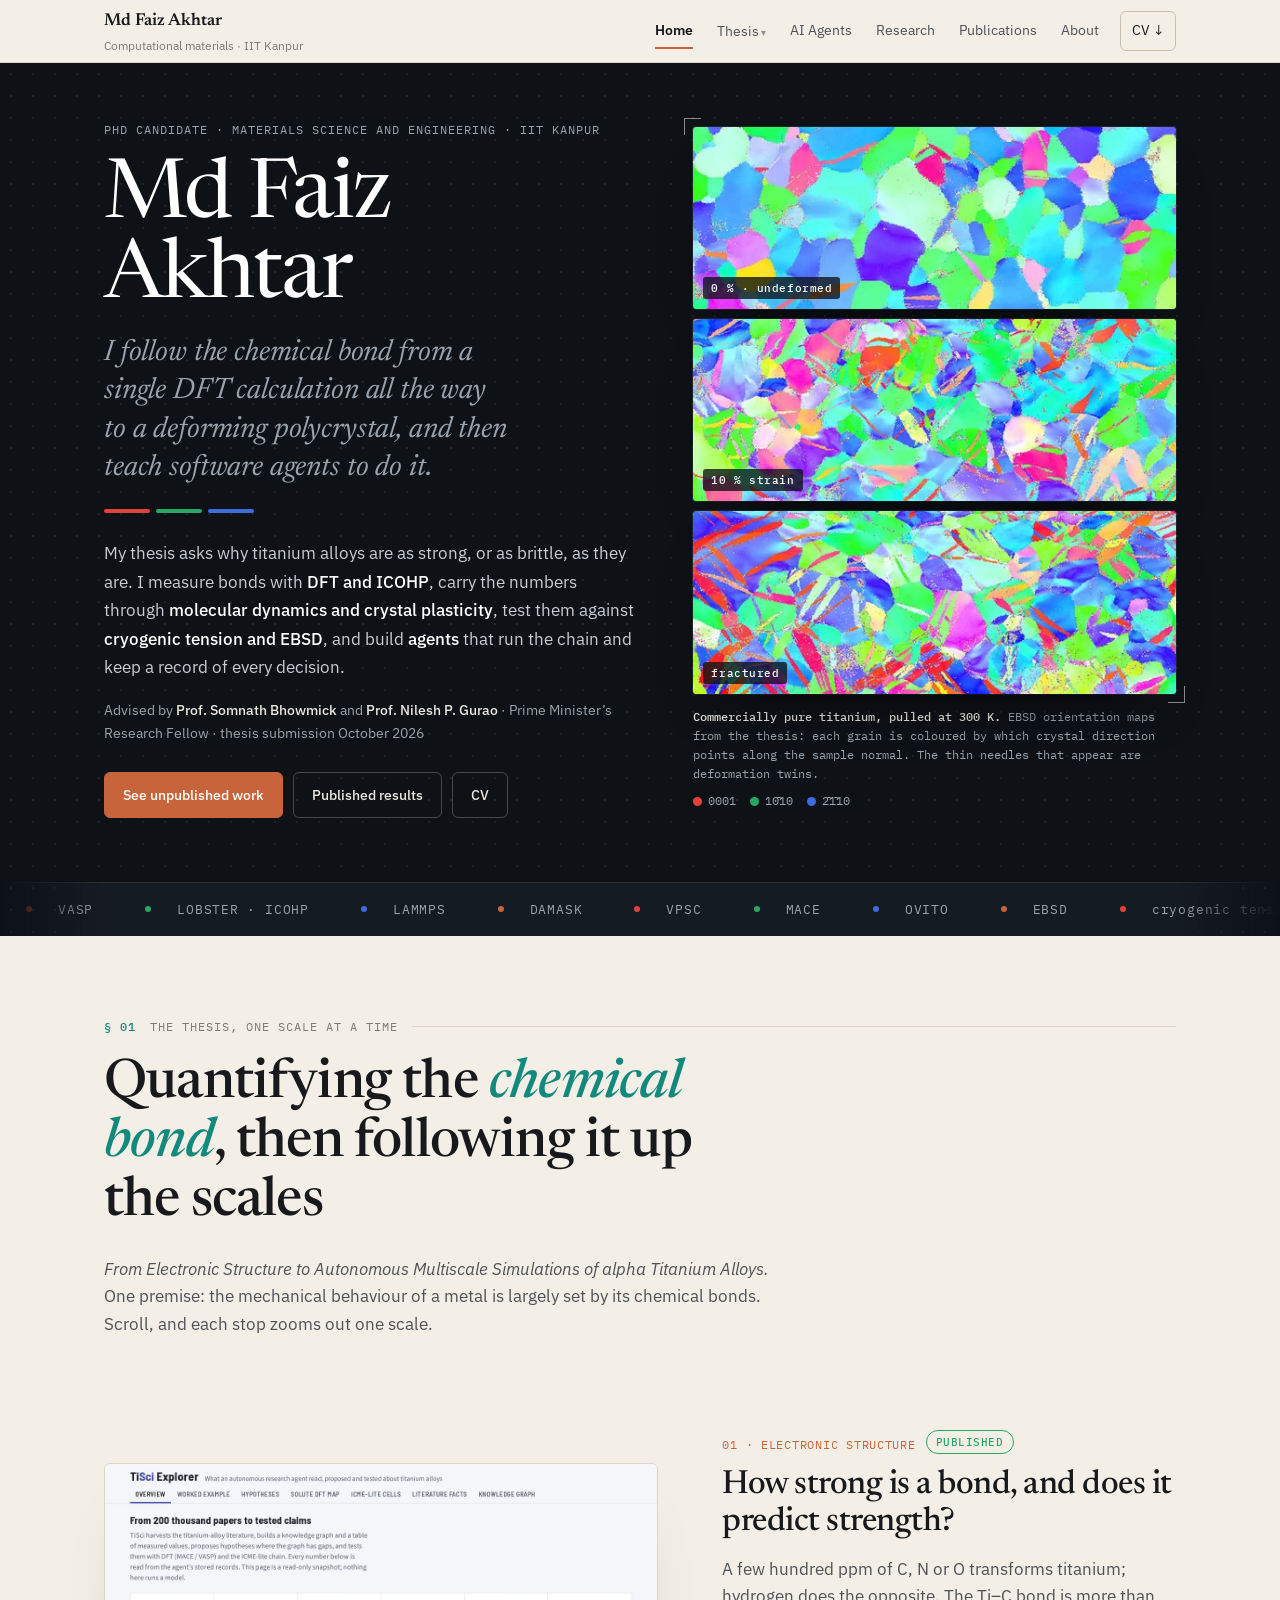
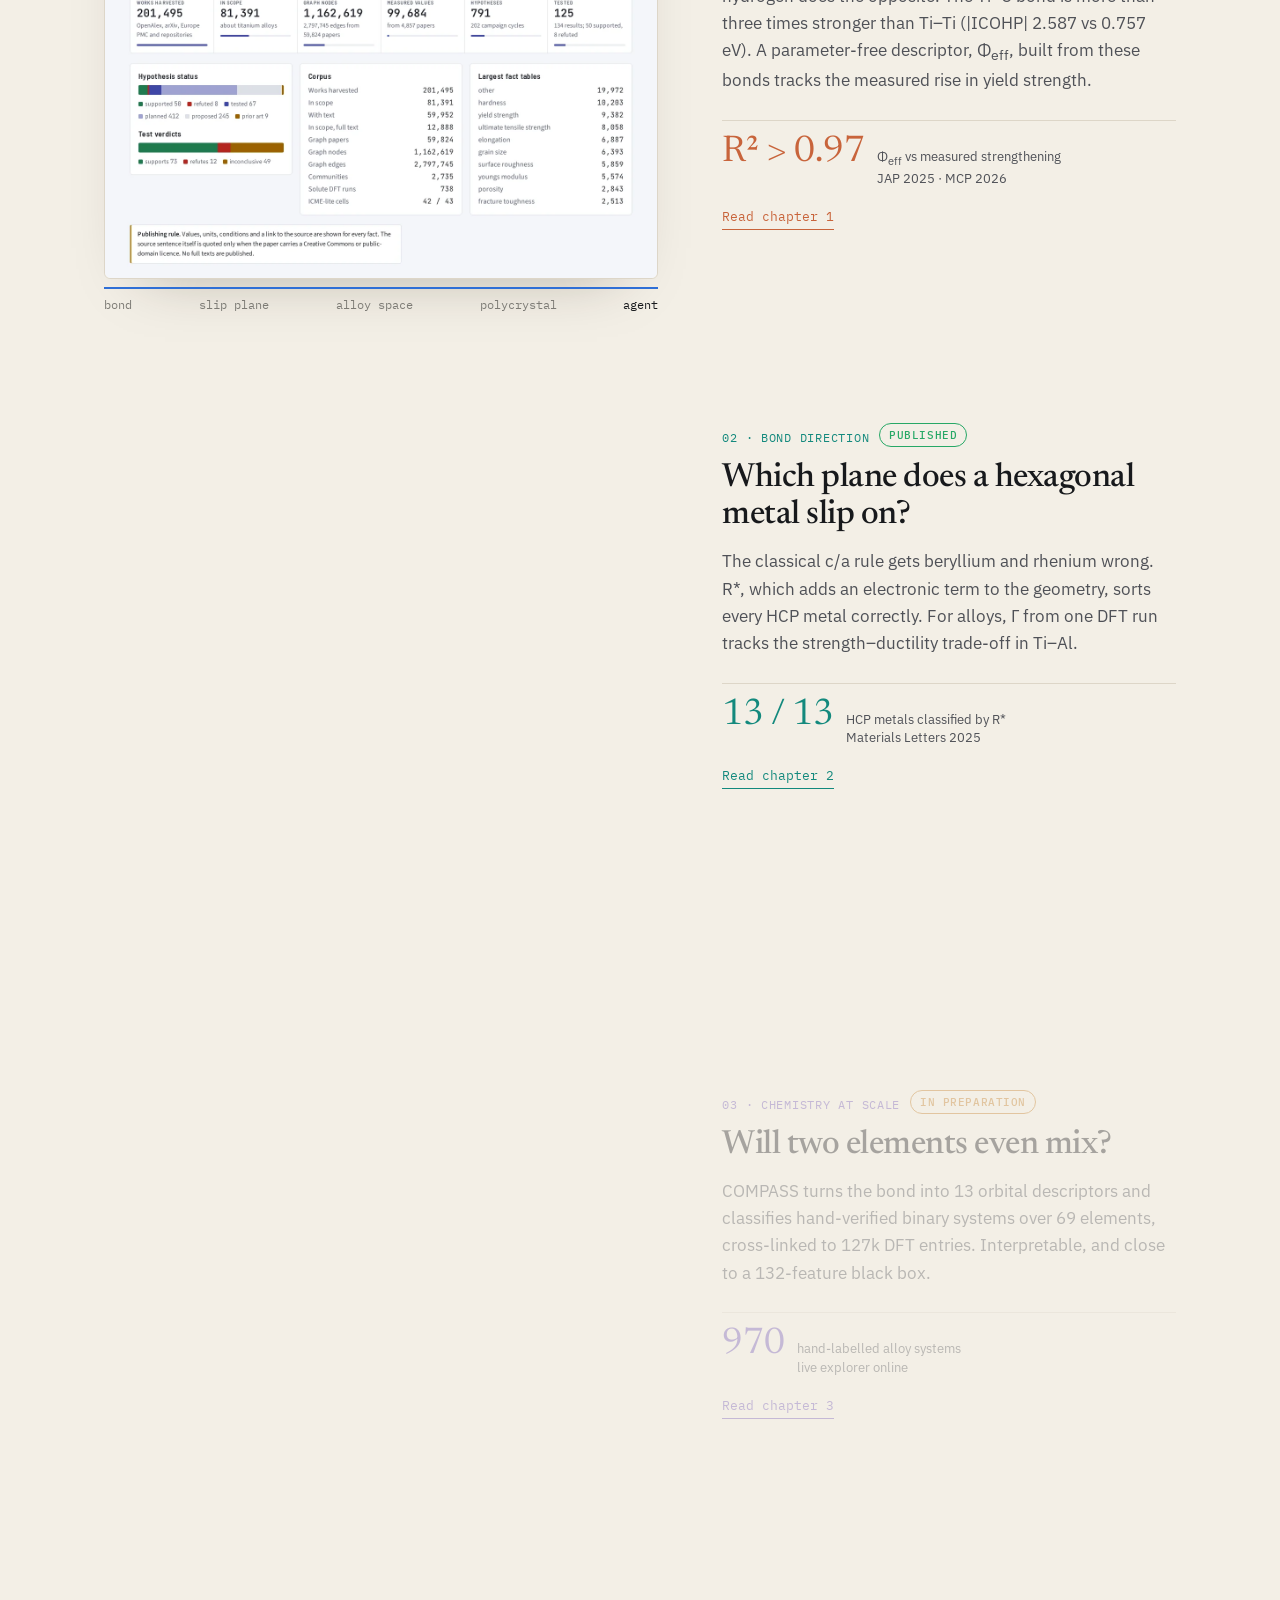
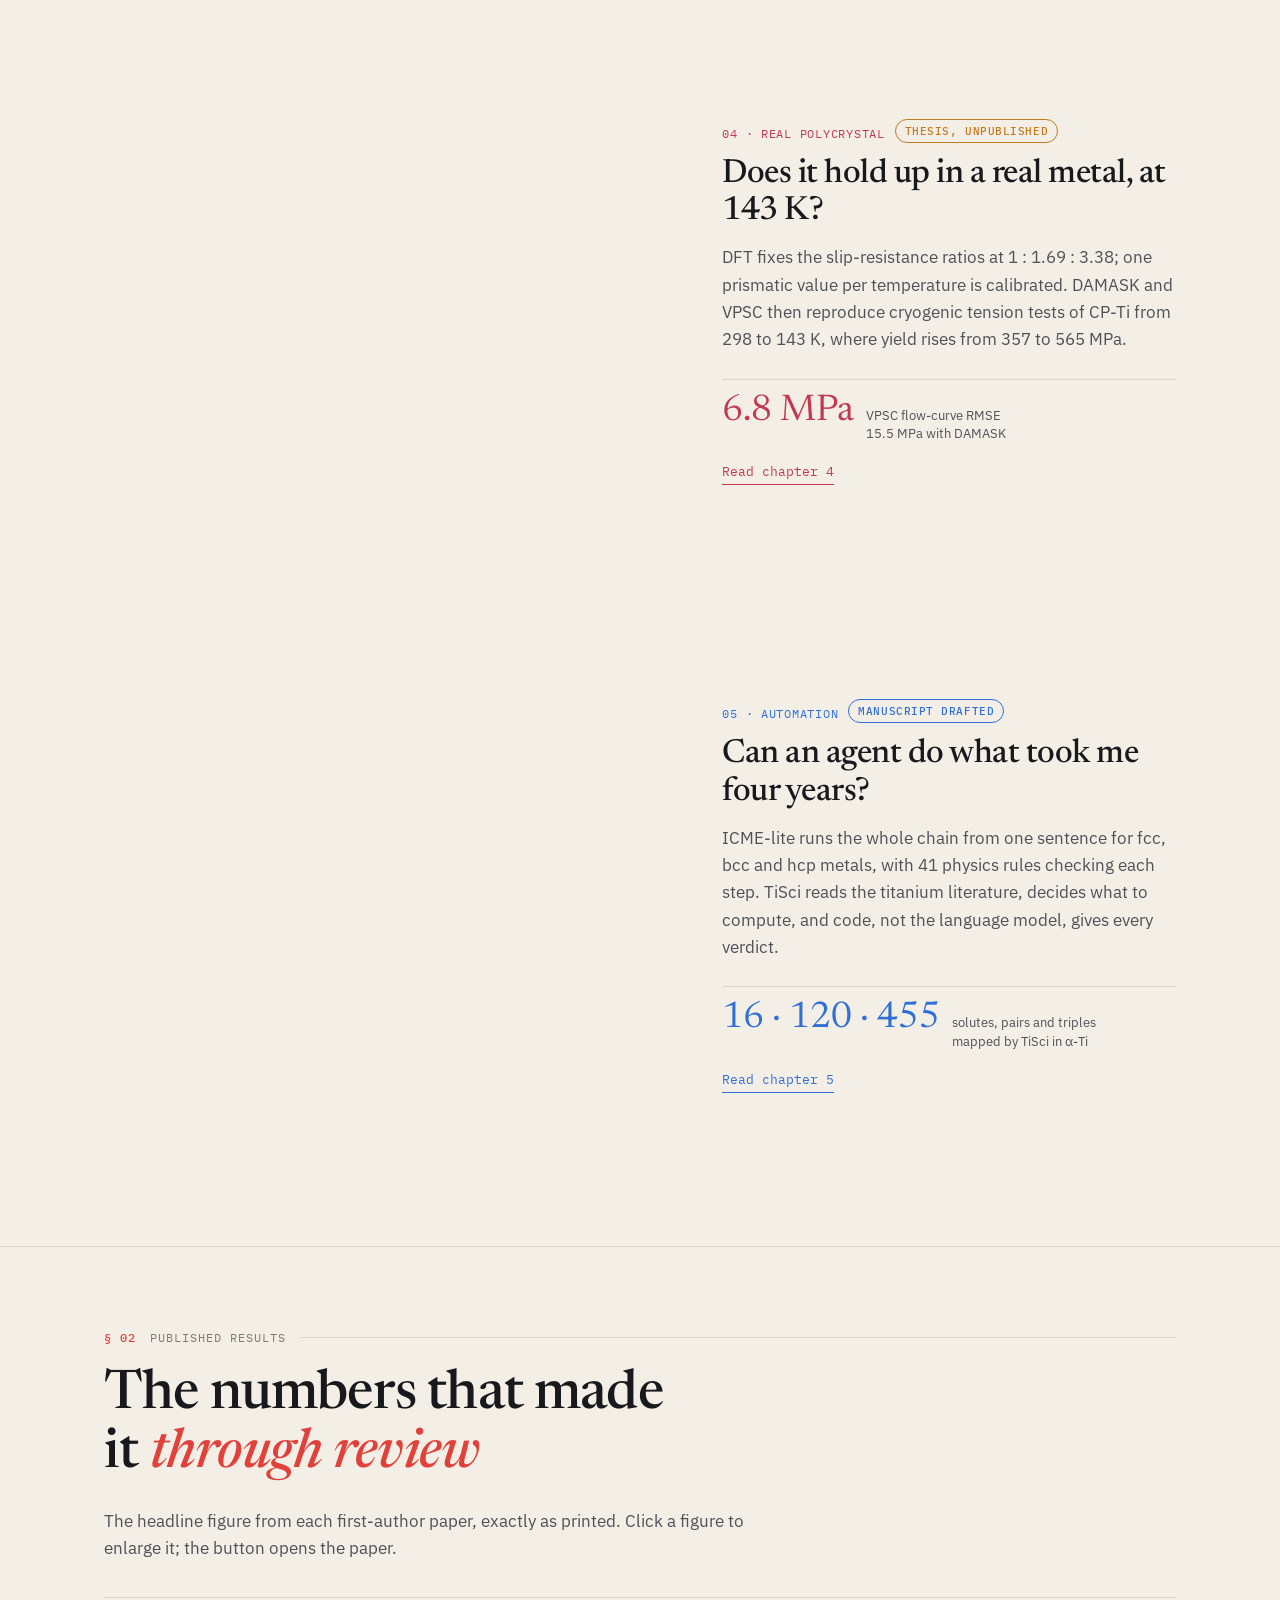
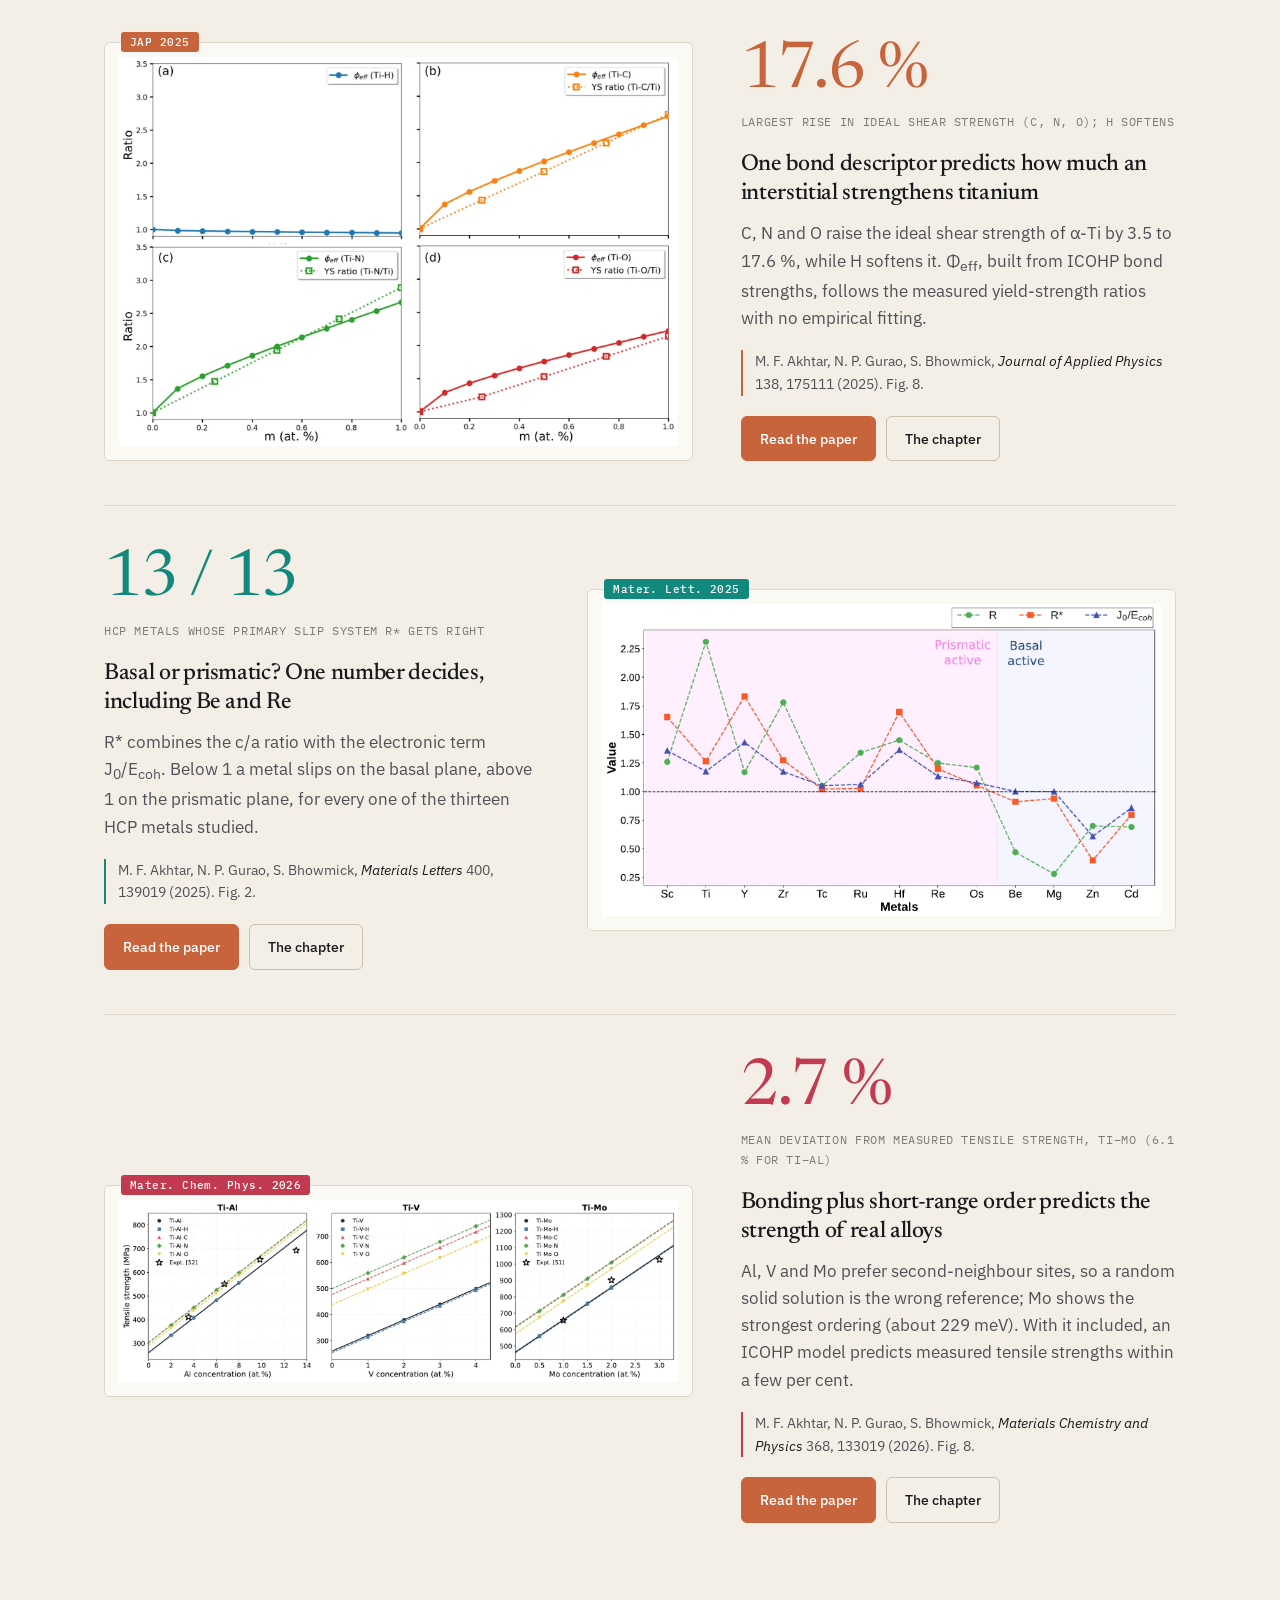
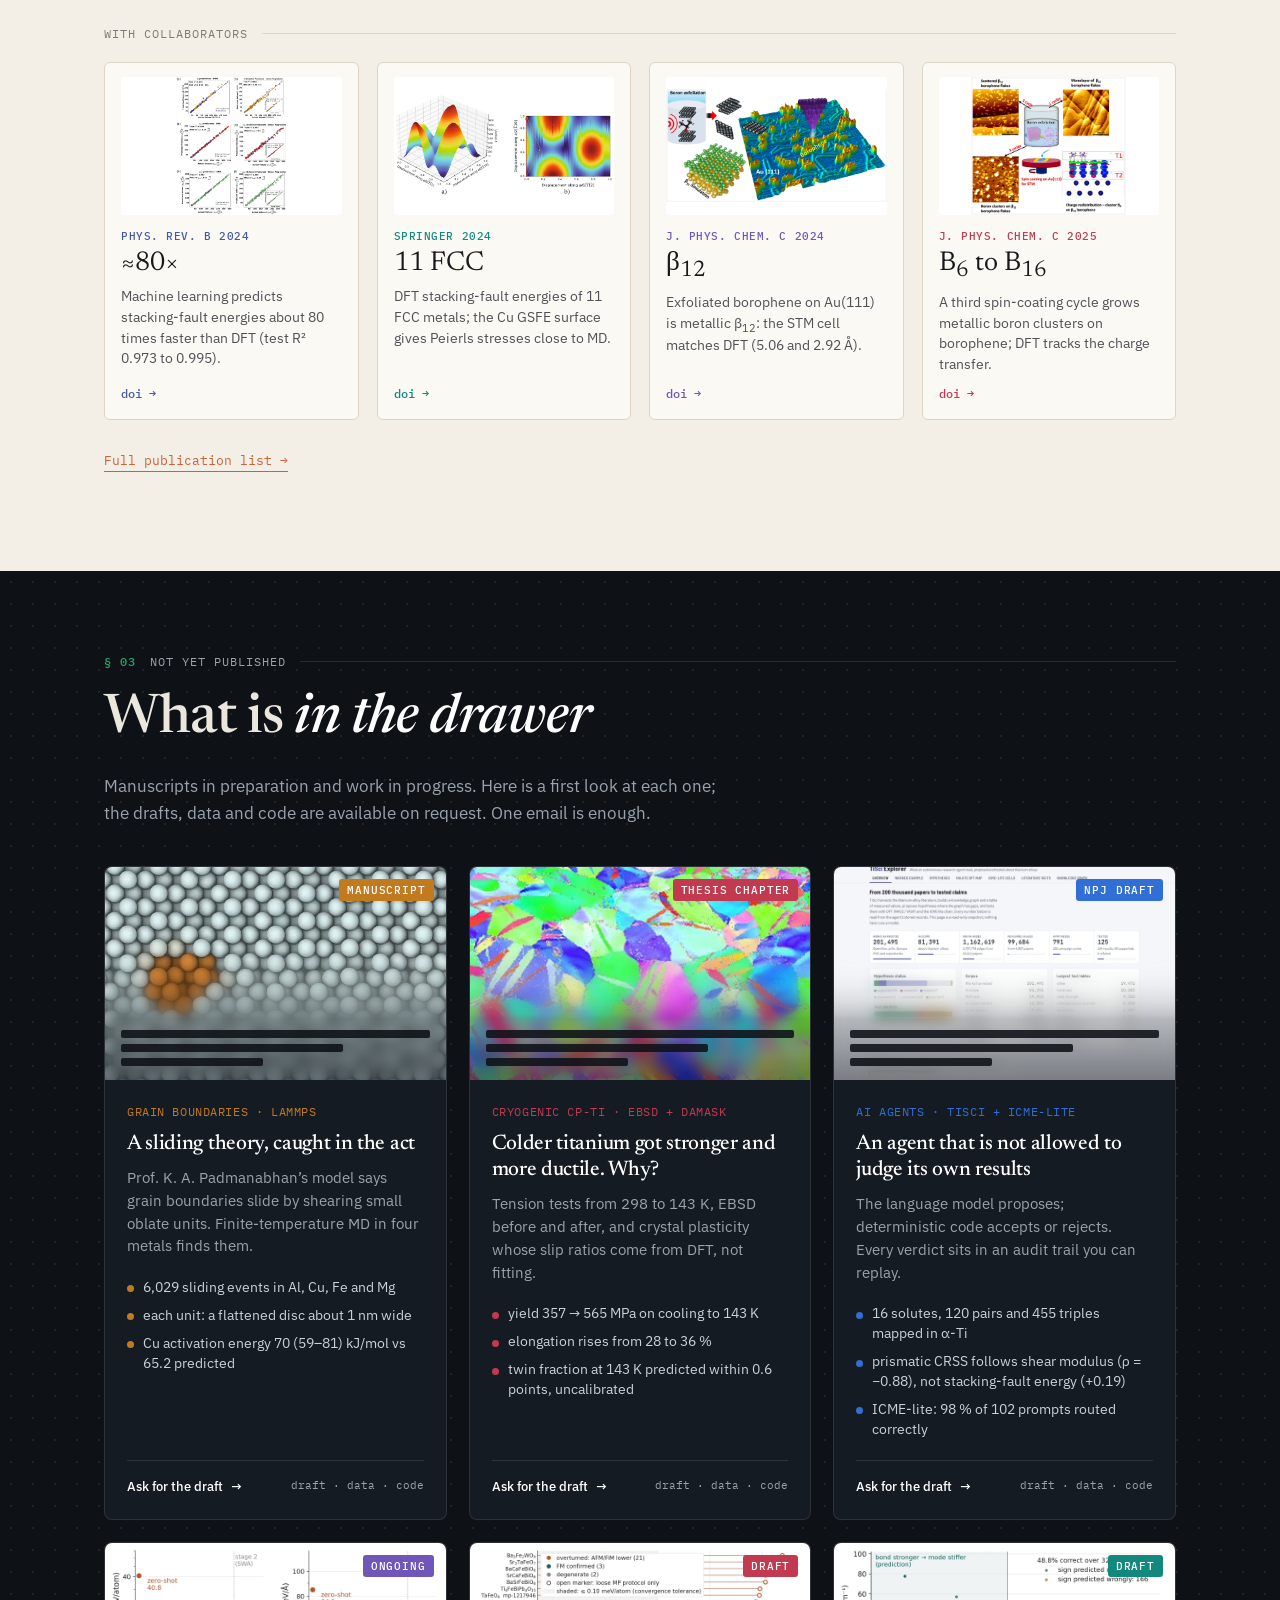
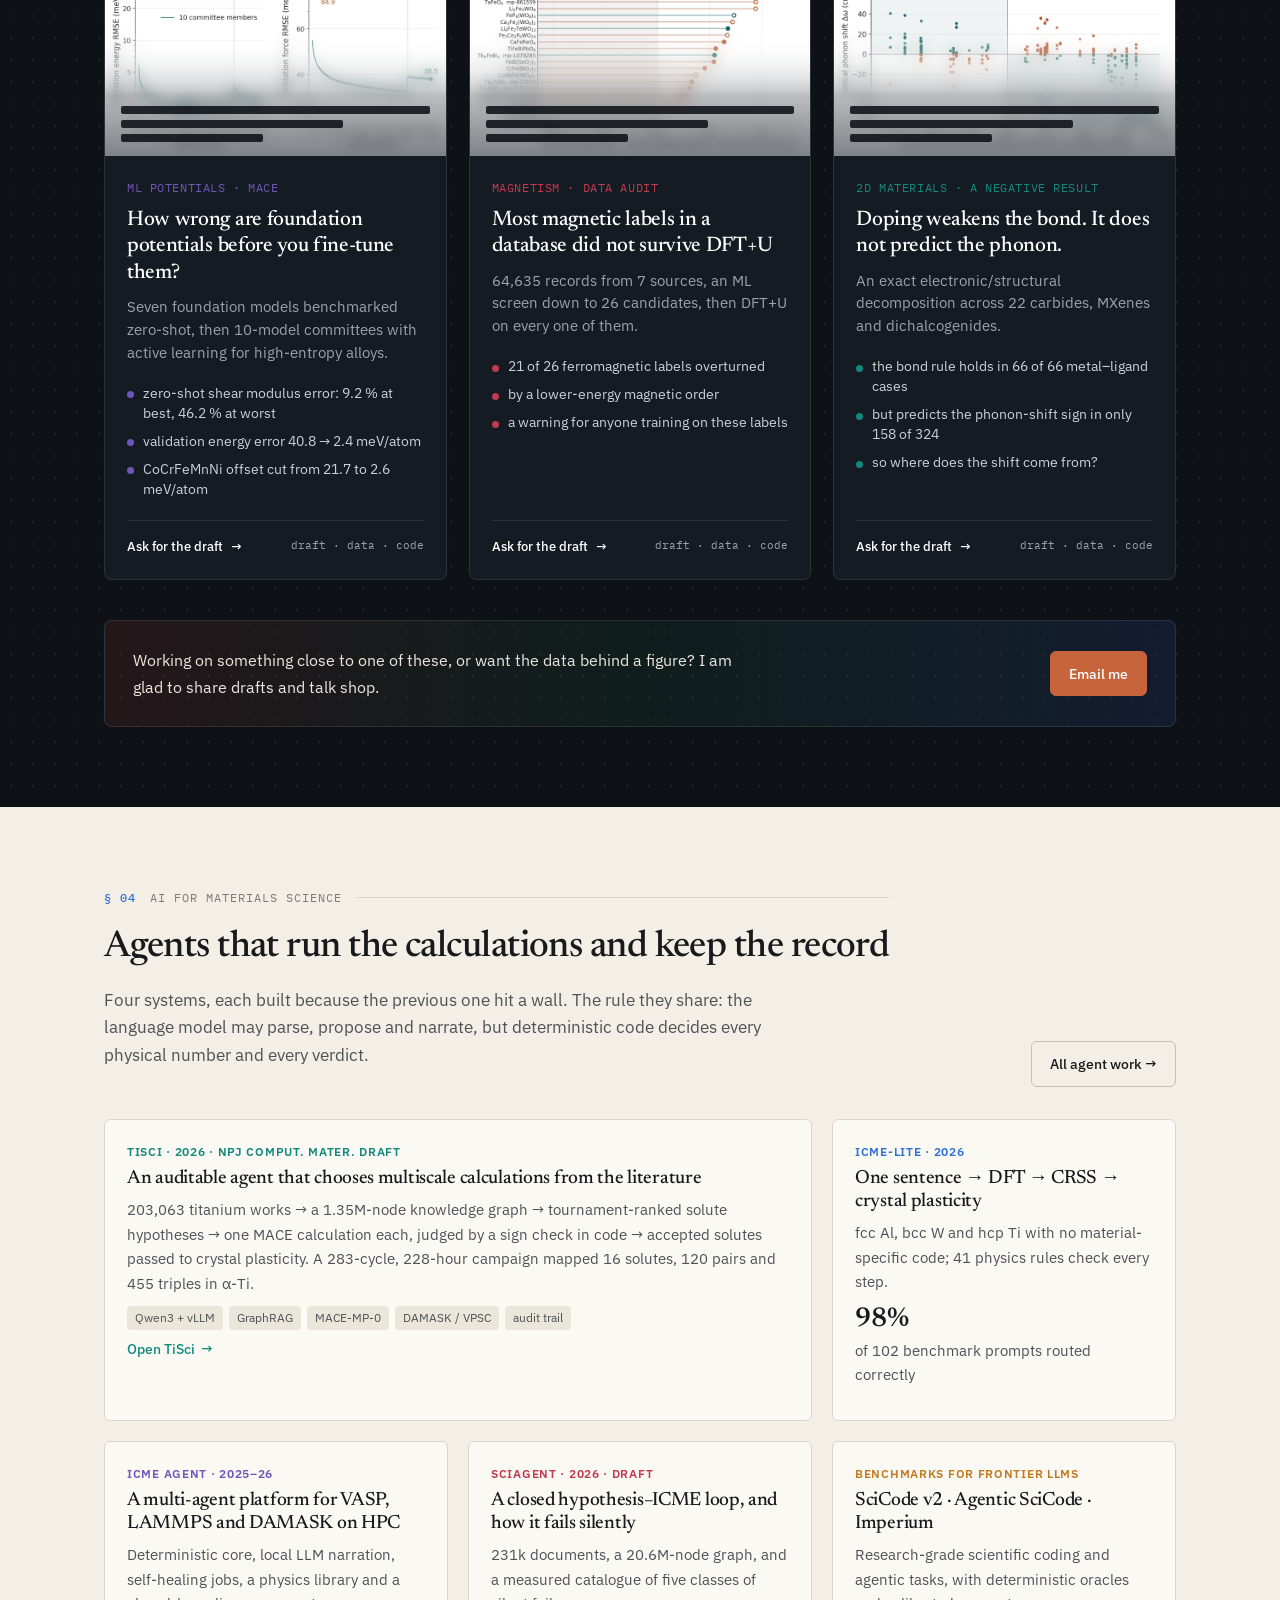
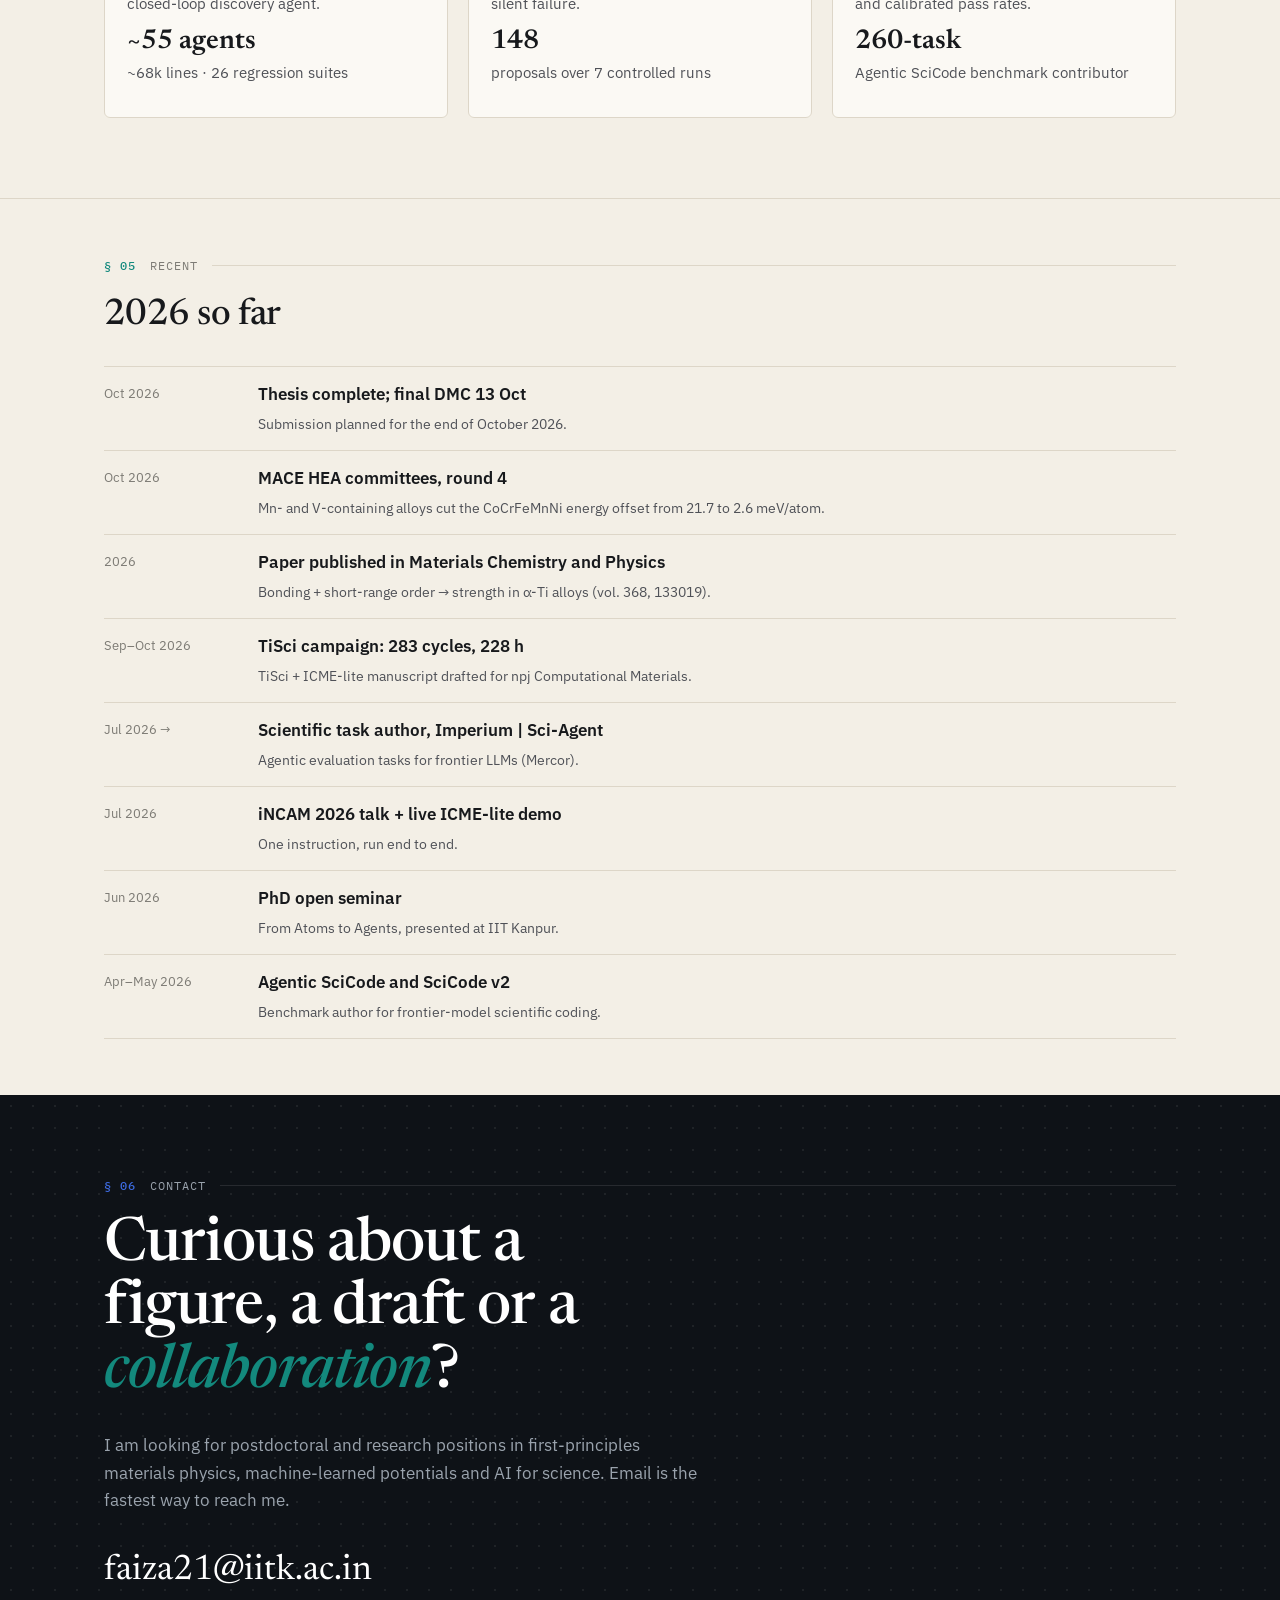
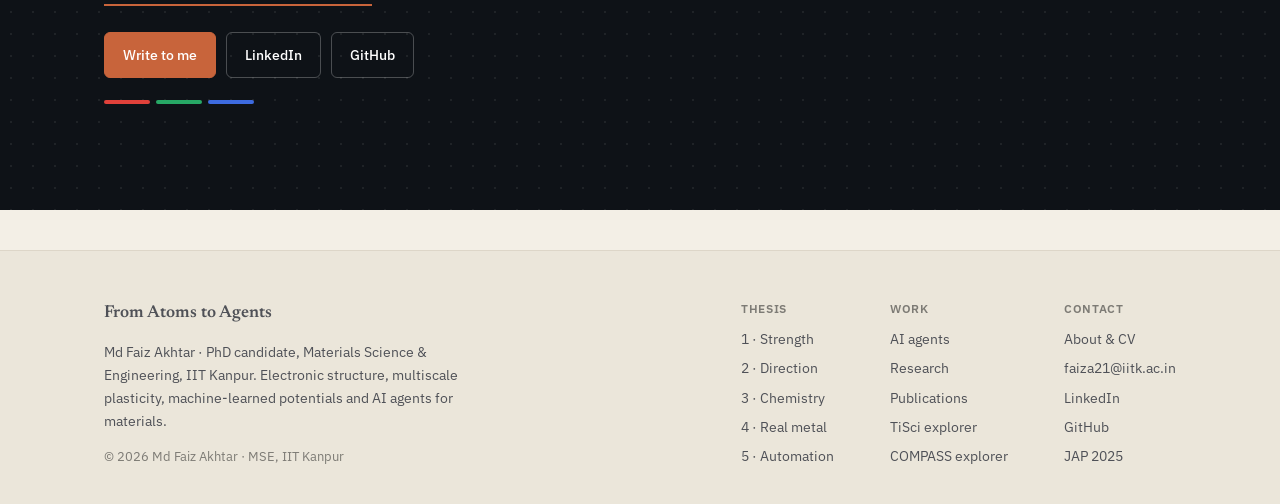
==== commit c5c0812a: "v3 redesign: night hero with EBSD specimen strips, scale journey, published results, unpublished-wor" ====
--- a/index.html
+++ b/index.html
@@ -8,10 +8,10 @@
 <meta property="og:title" content="Md Faiz Akhtar | IIT Kanpur">
 <meta property="og:description" content="Md Faiz Akhtar, PhD candidate at IIT Kanpur: chemical bonding in titanium, multiscale simulation from DFT to crystal plasticity, MACE potentials, and auditable AI agents for materials science.">
 <meta property="og:type" content="website">
-<meta name="theme-color" content="#fbfaf7">
+<meta name="theme-color" content="#f3efe6">
 <link rel="preconnect" href="https://fonts.googleapis.com">
 <link rel="preconnect" href="https://fonts.gstatic.com" crossorigin>
-<link href="https://fonts.googleapis.com/css2?family=Inter:wght@400;500;600;700&family=JetBrains+Mono:wght@400;500&family=Source+Serif+4:ital,opsz,wght@0,8..60,400;0,8..60,600;1,8..60,400&display=swap" rel="stylesheet">
+<link href="https://fonts.googleapis.com/css2?family=IBM+Plex+Mono:wght@400;500&family=IBM+Plex+Sans:wght@400;500;600&family=Newsreader:ital,opsz,wght@0,6..72,400;0,6..72,500;1,6..72,400&display=swap" rel="stylesheet">
 <link rel="stylesheet" href="css/style.css">
 <link rel="icon" href="data:image/svg+xml,<svg xmlns='http://www.w3.org/2000/svg' viewBox='0 0 100 100'><circle cx='50' cy='50' r='40' fill='none' stroke='%230f5e5a' stroke-width='6'/><circle cx='50' cy='50' r='9' fill='%230f5e5a'/></svg>">
 <style>:root{--ac:var(--teal)}</style>
@@ -41,150 +41,213 @@
     </div>
   </div>
 </nav>
-<header class="hero">
-  <div class="wrap hero-grid">
+<header class="hero v3 night">
+  <div class="wrap">
     <div>
-      <span class="eyebrow">PhD candidate, Materials Science and Engineering, IIT Kanpur</span>
-      <h1>Md Faiz Akhtar</h1>
-      <p class="lede">I study why titanium alloys are as strong (or as brittle) as they are, starting from the <b>chemical bond</b>.
-        I use density functional theory and bonding analysis (ICOHP) to explain how small amounts of solute strengthen titanium
-        and which slip systems operate, then carry those numbers through molecular dynamics and crystal plasticity (DAMASK, VPSC)
-        and compare them with tensile tests at low temperature.</p>
-      <p class="lede" style="margin-top:14px">Over the last year I have also been building <b>software agents</b> that run this chain
-        of calculations themselves and keep a record of every decision, so that a person can check the result.</p>
-      <p class="by">Advised by <b>Prof. Somnath Bhowmick</b> and <b>Prof. Nilesh P. Gurao</b>. Prime Minister&rsquo;s Research
-        Fellow (2022&ndash;25). Thesis submission October 2026.</p>
+      <div class="kick">PhD candidate &middot; Materials Science and Engineering &middot; IIT Kanpur</div>
+      <h1>Md Faiz Akhtar<span class="tag-line">I follow the chemical bond from a single DFT calculation all the way to a deforming polycrystal, and then teach software agents to do it.</span></h1>
+      <div class="tri"><i></i><i></i><i></i></div>
+      <p class="lede">My thesis asks why titanium alloys are as strong, or as brittle, as they are. I measure bonds with
+        <b>DFT and ICOHP</b>, carry the numbers through <b>molecular dynamics and crystal plasticity</b>, test them against
+        <b>cryogenic tension and EBSD</b>, and build <b>agents</b> that run the chain and keep a record of every decision.</p>
+      <p class="by">Advised by <b>Prof. Somnath Bhowmick</b> and <b>Prof. Nilesh P. Gurao</b> &middot; Prime Minister&rsquo;s Research Fellow &middot; thesis submission October 2026</p>
       <div class="cta">
-        <a class="btn btn-primary" href="mailto:faiza21@iitk.ac.in">Email</a>
-        <a class="btn btn-ghost" href="assets/Md_Faiz_Akhtar_CV.pdf" target="_blank" rel="noopener">CV (PDF)</a>
-        <a class="btn btn-ghost" href="https://github.com/akhtar07" target="_blank" rel="noopener">GitHub</a>
-        <a class="btn btn-ghost" href="https://www.linkedin.com/in/md-faiz-akhtar-a51960246/" target="_blank" rel="noopener">LinkedIn</a>
-      </div>
-    </div>
-    <div class="photo"><img src="assets/img/faiz.jpg" alt="Md Faiz Akhtar" width="340" height="340"></div>
-  </div>
+        <a class="btn btn-cu" href="#drawer">See unpublished work</a>
+        <a class="btn btn-ghost" href="#results">Published results</a>
+        <a class="btn btn-ghost" href="assets/Md_Faiz_Akhtar_CV.pdf" target="_blank" rel="noopener">CV</a>
+      </div>
+    </div>
+    <figure class="specimen">
+      <div class="strips ticks">
+        <div class="strip"><img src="assets/img/v3/ipf_0.webp" alt="EBSD inverse pole figure map of undeformed CP titanium at 300 K" width="540" height="204"><span>0 % &middot; undeformed</span></div>
+        <div class="strip"><img src="assets/img/v3/ipf_10.webp" alt="EBSD map after 10 percent deformation" width="540" height="204"><span>10 % strain</span></div>
+        <div class="strip"><img src="assets/img/v3/ipf_frac.webp" alt="EBSD map of the fractured specimen, full of twins" width="540" height="204"><span>fractured</span></div>
+      </div>
+      <figcaption><b>Commercially pure titanium, pulled at 300 K.</b> EBSD orientation maps from the thesis: each grain is
+        coloured by which crystal direction points along the sample normal. The thin needles that appear are deformation twins.
+        <div class="ipf-key"><span style="--k:var(--ipf-r)">0001</span><span style="--k:var(--ipf-g)">10&#772;10</span><span style="--k:var(--ipf-b)">2&#772;1&#772;10</span></div>
+      </figcaption>
+    </figure>
+  </div>
+  <div class="marquee" aria-hidden="true"><div class="track">
+    <span style="--k:var(--ipf-r)">VASP</span><span style="--k:var(--ipf-g)">LOBSTER &middot; ICOHP</span><span style="--k:var(--ipf-b)">LAMMPS</span><span style="--k:var(--cu)">DAMASK</span><span style="--k:var(--ipf-r)">VPSC</span><span style="--k:var(--ipf-g)">MACE</span><span style="--k:var(--ipf-b)">OVITO</span><span style="--k:var(--cu)">EBSD</span><span style="--k:var(--ipf-r)">cryogenic tension</span><span style="--k:var(--ipf-g)">vLLM &middot; Qwen3</span><span style="--k:var(--ipf-b)">GraphRAG</span><span style="--k:var(--cu)">SLURM / HPC</span>
+    <span style="--k:var(--ipf-r)">VASP</span><span style="--k:var(--ipf-g)">LOBSTER &middot; ICOHP</span><span style="--k:var(--ipf-b)">LAMMPS</span><span style="--k:var(--cu)">DAMASK</span><span style="--k:var(--ipf-r)">VPSC</span><span style="--k:var(--ipf-g)">MACE</span><span style="--k:var(--ipf-b)">OVITO</span><span style="--k:var(--cu)">EBSD</span><span style="--k:var(--ipf-r)">cryogenic tension</span><span style="--k:var(--ipf-g)">vLLM &middot; Qwen3</span><span style="--k:var(--ipf-b)">GraphRAG</span><span style="--k:var(--cu)">SLURM / HPC</span>
+  </div></div>
 </header>
 
-<!-- THESIS -->
+<!-- THESIS JOURNEY -->
 <section class="section" id="thesis">
   <div class="wrap">
-    <div class="reveal">
-      <div class="section-tag">The PhD thesis</div>
-      <h2>Quantifying the chemical bond</h2>
-      <p class="sub"><em>From Electronic Structure to Autonomous Multiscale Simulations of alpha Titanium Alloys.</em> One premise runs
-        through it: the mechanical behaviour of a metal is largely set by its chemical bonds. The integrated crystal-orbital Hamilton
-        population (ICOHP) measures how strong a bond is. Resolved along crystal directions, it also shows which way the bond points. Each
-        stop below zooms out one scale.</p>
-    </div>
-    <div class="thread reveal" style="margin-top:34px">
-      <div class="node"><div class="k">STRENGTH</div><div class="v">&Phi;<sub>eff</sub></div><div class="d">how strong a bond is</div></div>
-      <div class="node"><div class="k">DIRECTION</div><div class="v">R* &middot; &Gamma;</div><div class="d">which way it points</div></div>
-      <div class="node"><div class="k">CHEMISTRY</div><div class="v">COMPASS</div><div class="d">bonds at scale</div></div>
-      <div class="node"><div class="k">REAL METAL</div><div class="v">ICME</div><div class="d">bonds in a polycrystal</div></div>
-      <div class="node"><div class="k">AUTOMATION</div><div class="v">Agents</div><div class="d">letting software read them</div></div>
-    </div>
-
-    <div class="timeline" id="journey">
-      <div class="beam"></div>
-
-      <div class="tl-item reveal" style="--ac:var(--c1)">
-        <div class="marker">01</div>
-        <a class="tl-card" href="chapter1.html">
-          <div class="scale">Electronic structure &middot; DFT + LOBSTER</div>
-          <h3>How strong is a bond?<span class="status pub">2 papers published</span></h3>
-          <p>A few hundred ppm of C, N or O transforms titanium. <b style="color:var(--c1)">&Phi;<sub>eff</sub></b>, a parameter-free
-            descriptor built from ICOHP, predicts the measured yield-strength rise of each interstitial. Part II adds Al, V, Mo and
-            short-range order.</p>
-          <span class="go">Read chapter 1</span>
-          <div class="metric"><div class="mv">R&sup2; &gt; 0.97</div><div class="ml">&Phi;<sub>eff</sub> vs measured strengthening &middot; JAP 2025 + MCP 2026</div></div>
-        </a>
-      </div>
-
-      <div class="tl-item reveal" style="--ac:var(--c2)">
-        <div class="marker">02</div>
-        <a class="tl-card" href="chapter2.html">
-          <div class="scale">Bond anisotropy &middot; DFT + LOBSTER + ANNNI</div>
-          <h3>Which way does a metal slip?<span class="status pub">published + in prep</span></h3>
-          <p><b style="color:var(--c2)">R*</b> sorts all 13 HCP metals into basal or prismatic slip, including Be and Re, where c/a fails.
-            <b style="color:var(--c2)">&Gamma;</b>, from a single DFT run, tracks the strength&ndash;ductility trade-off in Ti&ndash;Al.</p>
-          <span class="go">Read chapter 2</span>
-          <div class="metric"><div class="mv">13 / 13</div><div class="ml">HCP metals classified by R* &middot; Mater. Lett. 2025</div></div>
-        </a>
-      </div>
-
-      <div class="tl-item reveal" style="--ac:var(--c3)">
-        <div class="marker">03</div>
-        <a class="tl-card" href="chapter3.html">
-          <div class="scale">Chemistry at scale &middot; COMPASS &middot; standalone project</div>
-          <h3>Will two elements even mix?<span class="status prep">in preparation</span></h3>
-          <p><b style="color:var(--c3)">COMPASS</b> turns the bond into 13 orbital descriptors and classifies 970 hand-verified binary
-            systems over 69 elements, cross-linked to 127k DFT entries. Interpretable and close to a 132-feature black box.</p>
-          <span class="go">Read chapter 3</span>
-          <div class="metric"><div class="mv">970</div><div class="ml">hand-labelled alloy systems &middot; live explorer</div></div>
-        </a>
-      </div>
-
-      <div class="tl-item reveal" style="--ac:var(--c4)">
-        <div class="marker">04</div>
-        <a class="tl-card" href="chapter4.html">
-          <div class="scale">Real polycrystal &middot; DFT &rarr; MD &rarr; DAMASK / VPSC + experiment</div>
-          <h3>Does it hold up in a real metal?<span class="status pub">complete</span></h3>
-          <p>DFT fixes the slip-resistance ratios at <b style="color:var(--c4)">1 : 1.69 : 3.38</b>; one prismatic CRSS per temperature
-            is calibrated. DAMASK and VPSC then reproduce cryogenic tension tests of CP-Ti from 298 to 143&nbsp;K.</p>
-          <span class="go">Read chapter 4</span>
-          <div class="metric"><div class="mv">6.8 MPa</div><div class="ml">VPSC flow-curve RMSE (15.5 MPa DAMASK) &middot; yield 357&rarr;565 MPa</div></div>
-        </a>
-      </div>
-
-      <div class="tl-item reveal" style="--ac:var(--c5)">
-        <div class="marker">05</div>
-        <a class="tl-card" href="chapter5.html">
-          <div class="scale">Automation &middot; multi-agent ICME</div>
-          <h3>Can an agent do what took me four years?<span class="status live">manuscript drafted</span></h3>
-          <p><b style="color:var(--c5)">ICME-lite</b> runs the whole chain from one sentence for fcc, bcc and hcp metals.
-            <b style="color:var(--c5)">TiSci</b> reads the titanium literature, decides what to compute, and keeps an audit trail of every verdict.</p>
-          <span class="go">Read chapter 5</span>
-          <div class="metric"><div class="mv">203k</div><div class="ml">titanium papers in TiSci&rsquo;s knowledge graph</div></div>
-        </a>
-      </div>
-    </div>
-  </div>
-</section>
-
-<!-- EXAMPLES -->
-<section class="section" id="examples">
+    <div class="sec-no reveal"><b>&sect; 01</b> The thesis, one scale at a time</div>
+    <h2 class="xl reveal">Quantifying the <em>chemical bond</em>, then following it up the scales</h2>
+    <p class="sub reveal"><em>From Electronic Structure to Autonomous Multiscale Simulations of alpha Titanium Alloys.</em> One premise:
+      the mechanical behaviour of a metal is largely set by its chemical bonds. Scroll, and each stop zooms out one scale.</p>
+
+    <div class="journey">
+      <div class="stage" aria-hidden="true">
+        <div class="frames">
+          <img src="assets/img/v3/ch1_phieff_yield.webp" alt="" loading="lazy">
+          <img src="assets/img/v3/ch2_rstar_comparison.webp" alt="" loading="lazy">
+          <img src="assets/img/v3/ch3_classmap.webp" alt="" loading="lazy">
+          <img src="assets/img/v3/cp_curves.webp" alt="" loading="lazy">
+          <img src="assets/img/examples/agents/tisci_explorer.webp" alt="" loading="lazy" class="bleed">
+        </div>
+        <div class="scale-bar"><span>bond</span><span>slip plane</span><span>alloy space</span><span>polycrystal</span><span>agent</span></div>
+      </div>
+      <div class="steps">
+        <div class="step" style="--ac:var(--c1)">
+          <div class="no">01 &middot; Electronic structure<span class="pill pub">published</span></div>
+          <h3>How strong is a bond, and does it predict strength?</h3>
+          <figure class="fig-m"><img src="assets/img/v3/ch1_phieff_yield.webp" alt="Phi_eff against measured yield strength" loading="lazy"></figure>
+          <p>A few hundred ppm of C, N or O transforms titanium; hydrogen does the opposite. The Ti&ndash;C bond is more than three times
+            stronger than Ti&ndash;Ti (|ICOHP| 2.587 vs 0.757 eV). A parameter-free descriptor, &Phi;<sub>eff</sub>, built from these
+            bonds tracks the measured rise in yield strength.</p>
+          <div class="stat"><span class="v">R&sup2; &gt; 0.97</span><span class="l">&Phi;<sub>eff</sub> vs measured strengthening<br>JAP 2025 &middot; MCP 2026</span></div>
+          <a class="lnk" href="chapter1.html">Read chapter 1</a>
+        </div>
+        <div class="step" style="--ac:var(--c2)">
+          <div class="no">02 &middot; Bond direction<span class="pill pub">published</span></div>
+          <h3>Which plane does a hexagonal metal slip on?</h3>
+          <figure class="fig-m"><img src="assets/img/v3/ch2_rstar_comparison.webp" alt="R* separates basal and prismatic slip metals" loading="lazy"></figure>
+          <p>The classical c/a rule gets beryllium and rhenium wrong. R*, which adds an electronic term to the geometry, sorts every
+            HCP metal correctly. For alloys, &Gamma; from one DFT run tracks the strength&ndash;ductility trade-off in Ti&ndash;Al.</p>
+          <div class="stat"><span class="v">13 / 13</span><span class="l">HCP metals classified by R*<br>Materials Letters 2025</span></div>
+          <a class="lnk" href="chapter2.html">Read chapter 2</a>
+        </div>
+        <div class="step" style="--ac:var(--c3)">
+          <div class="no">03 &middot; Chemistry at scale<span class="pill prep">in preparation</span></div>
+          <h3>Will two elements even mix?</h3>
+          <figure class="fig-m"><img src="assets/img/v3/ch3_classmap.webp" alt="COMPASS phase-behaviour class map" loading="lazy"></figure>
+          <p>COMPASS turns the bond into 13 orbital descriptors and classifies hand-verified binary systems over 69 elements,
+            cross-linked to 127k DFT entries. Interpretable, and close to a 132-feature black box.</p>
+          <div class="stat"><span class="v">970</span><span class="l">hand-labelled alloy systems<br>live explorer online</span></div>
+          <a class="lnk" href="chapter3.html">Read chapter 3</a>
+        </div>
+        <div class="step" style="--ac:var(--c4)">
+          <div class="no">04 &middot; Real polycrystal<span class="pill prep">thesis, unpublished</span></div>
+          <h3>Does it hold up in a real metal, at 143 K?</h3>
+          <figure class="fig-m"><img src="assets/img/v3/cp_curves.webp" alt="Measured and simulated flow curves at four temperatures" loading="lazy"></figure>
+          <p>DFT fixes the slip-resistance ratios at 1 : 1.69 : 3.38; one prismatic value per temperature is calibrated. DAMASK and
+            VPSC then reproduce cryogenic tension tests of CP-Ti from 298 to 143&nbsp;K, where yield rises from 357 to 565 MPa.</p>
+          <div class="stat"><span class="v">6.8 MPa</span><span class="l">VPSC flow-curve RMSE<br>15.5 MPa with DAMASK</span></div>
+          <a class="lnk" href="chapter4.html">Read chapter 4</a>
+        </div>
+        <div class="step" style="--ac:var(--c5)">
+          <div class="no">05 &middot; Automation<span class="pill wip">manuscript drafted</span></div>
+          <h3>Can an agent do what took me four years?</h3>
+          <figure class="fig-m"><img src="assets/img/examples/agents/tisci_explorer.webp" alt="TiSci explorer" loading="lazy"></figure>
+          <p>ICME-lite runs the whole chain from one sentence for fcc, bcc and hcp metals, with 41 physics rules checking each step.
+            TiSci reads the titanium literature, decides what to compute, and code, not the language model, gives every verdict.</p>
+          <div class="stat"><span class="v">16 &middot; 120 &middot; 455</span><span class="l">solutes, pairs and triples<br>mapped by TiSci in &alpha;-Ti</span></div>
+          <a class="lnk" href="chapter5.html">Read chapter 5</a>
+        </div>
+      </div>
+    </div>
+  </div>
+</section>
+
+<!-- PUBLISHED RESULTS -->
+<section class="section" id="results">
+  <div class="wrap">
+    <div class="sec-no reveal"><b style="color:var(--ipf-r)">&sect; 02</b> Published results</div>
+    <h2 class="xl reveal" style="--ac:var(--ipf-r)">The numbers that made it <em>through review</em></h2>
+    <p class="sub reveal">The headline figure from each first-author paper, exactly as printed. Click a figure to enlarge it; the button opens the paper.</p>
+    <div class="results">
+      <div class="result reveal" style="--ac:var(--c1)">
+        <figure class="rfig"><span class="tag-j">JAP 2025</span><img src="assets/img/published/jap2025_fig8_phieff_yield.webp" alt="Phi_eff compared with measured yield-strength ratios" loading="lazy" width="1600" height="1113"></figure>
+        <div class="rtext"><div class="hn">17.6 %</div><div class="hl">largest rise in ideal shear strength (C, N, O); H softens</div><h3>One bond descriptor predicts how much an interstitial strengthens titanium</h3><p>C, N and O raise the ideal shear strength of &alpha;-Ti by 3.5 to 17.6 %, while H softens it. &Phi;<sub>eff</sub>, built from ICOHP bond strengths, follows the measured yield-strength ratios with no empirical fitting.</p>
+          <div class="cite">M. F. Akhtar, N. P. Gurao, S. Bhowmick, <i>Journal of Applied Physics</i> 138, 175111 (2025). Fig. 8.</div>
+          <div class="cta"><a class="btn btn-cu" href="https://doi.org/10.1063/5.0289250" target="_blank" rel="noopener">Read the paper</a><a class="btn btn-ghost" href="chapter1.html">The chapter</a></div></div>
+      </div>
+      <div class="result reveal" style="--ac:var(--c2)">
+        <figure class="rfig"><span class="tag-j">Mater. Lett. 2025</span><img src="assets/img/published/matlet2025_fig2_rstar.webp" alt="R, R* and J0/Ecoh for thirteen HCP metals" loading="lazy" width="1569" height="878"></figure>
+        <div class="rtext"><div class="hn">13 / 13</div><div class="hl">HCP metals whose primary slip system R* gets right</div><h3>Basal or prismatic? One number decides, including Be and Re</h3><p>R* combines the c/a ratio with the electronic term J<sub>0</sub>/E<sub>coh</sub>. Below 1 a metal slips on the basal plane, above 1 on the prismatic plane, for every one of the thirteen HCP metals studied.</p>
+          <div class="cite">M. F. Akhtar, N. P. Gurao, S. Bhowmick, <i>Materials Letters</i> 400, 139019 (2025). Fig. 2.</div>
+          <div class="cta"><a class="btn btn-cu" href="https://doi.org/10.1016/j.matlet.2025.139019" target="_blank" rel="noopener">Read the paper</a><a class="btn btn-ghost" href="chapter2.html">The chapter</a></div></div>
+      </div>
+      <div class="result reveal" style="--ac:var(--c4)">
+        <figure class="rfig"><span class="tag-j">Mater. Chem. Phys. 2026</span><img src="assets/img/published/mcp2026_fig8_tensile_strength.webp" alt="Predicted and measured tensile strength of Ti-Al, Ti-V and Ti-Mo" loading="lazy" width="1600" height="519"></figure>
+        <div class="rtext"><div class="hn">2.7 %</div><div class="hl">mean deviation from measured tensile strength, Ti&ndash;Mo (6.1 % for Ti&ndash;Al)</div><h3>Bonding plus short-range order predicts the strength of real alloys</h3><p>Al, V and Mo prefer second-neighbour sites, so a random solid solution is the wrong reference; Mo shows the strongest ordering (about 229 meV). With it included, an ICOHP model predicts measured tensile strengths within a few per cent.</p>
+          <div class="cite">M. F. Akhtar, N. P. Gurao, S. Bhowmick, <i>Materials Chemistry and Physics</i> 368, 133019 (2026). Fig. 8.</div>
+          <div class="cta"><a class="btn btn-cu" href="https://doi.org/10.1016/j.matchemphys.2026.133019" target="_blank" rel="noopener">Read the paper</a><a class="btn btn-ghost" href="chapter1.html">The chapter</a></div></div>
+      </div>
+    </div>
+    <div class="sec-no reveal" style="margin-top:56px">With collaborators</div>
+    <div class="pubgrid">
+      <a class="pcard reveal" style="--ac:var(--indigo)" href="https://doi.org/10.1103/PhysRevB.109.214102" target="_blank" rel="noopener">
+        <div class="pimg"><img src="assets/img/published/prb2024_fig6_ml_parity.webp" alt="" loading="lazy"></div>
+        <div class="pk">Phys. Rev. B 2024</div><div class="pn">&asymp;80&times;</div><p>Machine learning predicts stacking-fault energies about 80 times faster than DFT (test R&sup2; 0.973 to 0.995).</p><span class="pd">doi &rarr;</span></a>
+      <a class="pcard reveal" style="--ac:var(--teal)" href="https://doi.org/10.1007/978-981-99-6863-3_10" target="_blank" rel="noopener">
+        <div class="pimg"><img src="assets/img/published/springer2024_fig4_gsfe_surface.webp" alt="" loading="lazy"></div>
+        <div class="pk">Springer 2024</div><div class="pn">11 FCC</div><p>DFT stacking-fault energies of 11 FCC metals; the Cu GSFE surface gives Peierls stresses close to MD.</p><span class="pd">doi &rarr;</span></a>
+      <a class="pcard reveal" style="--ac:var(--violet)" href="https://doi.org/10.1021/acs.jpcc.4c00497" target="_blank" rel="noopener">
+        <div class="pimg"><img src="assets/img/published/jpcc2024_toc.webp" alt="" loading="lazy"></div>
+        <div class="pk">J. Phys. Chem. C 2024</div><div class="pn">&beta;<sub>12</sub></div><p>Exfoliated borophene on Au(111) is metallic &beta;<sub>12</sub>: the STM cell matches DFT (5.06 and 2.92 &Aring;).</p><span class="pd">doi &rarr;</span></a>
+      <a class="pcard reveal" style="--ac:var(--rose)" href="https://doi.org/10.1021/acs.jpcc.5c00397" target="_blank" rel="noopener">
+        <div class="pimg"><img src="assets/img/published/jpcc2025_toc.webp" alt="" loading="lazy"></div>
+        <div class="pk">J. Phys. Chem. C 2025</div><div class="pn">B<sub>6</sub> to B<sub>16</sub></div><p>A third spin-coating cycle grows metallic boron clusters on borophene; DFT tracks the charge transfer.</p><span class="pd">doi &rarr;</span></a>
+    </div>
+    <p class="reveal" style="margin-top:26px"><a class="lnk-u" href="about.html#publications">Full publication list &rarr;</a></p>
+  </div>
+</section>
+
+
+<!-- UNPUBLISHED -->
+<section class="section night" id="drawer">
+  <div class="wrap">
+    <div class="sec-no reveal"><b style="color:var(--ipf-g)">&sect; 03</b> Not yet published</div>
+    <h2 class="xl reveal">What is <em style="color:#fff">in the drawer</em></h2>
+    <p class="sub reveal" style="max-width:62ch">Manuscripts in preparation and work in progress. Here is a first look at each one; the drafts,
+      data and code are available on request. One email is enough.</p>
+    <div class="drawer">
+      <article class="dcard reveal" style="--ac:var(--amber)">
+        <div class="peek"><video data-auto muted loop playsinline preload="none" poster="assets/media/gbs-cu-sigma29-twist.webp"><source src="assets/media/gbs-cu-sigma29-twist.webm" type="video/webm"><source src="assets/media/gbs-cu-sigma29-twist.mp4" type="video/mp4"></video><span class="stamp">manuscript</span><div class="redact"><i></i><i></i><i></i></div></div>
+        <div class="bd"><div class="k">Grain boundaries &middot; LAMMPS</div><h3>A sliding theory, caught in the act</h3><p>Prof. K. A. Padmanabhan&rsquo;s model says grain boundaries slide by shearing small oblate units. Finite-temperature MD in four metals finds them.</p>
+          <ul class="facts"><li>6,029 sliding events in Al, Cu, Fe and Mg</li><li>each unit: a flattened disc about 1 nm wide</li><li>Cu activation energy 70 (59&ndash;81) kJ/mol vs 65.2 predicted</li></ul>
+          <div class="ask"><a href="mailto:faiza21@iitk.ac.in?subject=Draft%20request%3A%20grain-boundary%20sliding&amp;body=Hi%20Faiz%2C%0A%0AI%20saw%20the%20grain-boundary%20sliding%20work%20on%20your%20website%20and%20would%20like%20to%20read%20the%20draft.%0A%0AAbout%20me%3A%0A">Ask for the draft</a><small>draft &middot; data &middot; code</small></div></div>
+      </article>
+      <article class="dcard reveal" style="--ac:var(--c4)">
+        <div class="peek"><img src="assets/img/v3/ipf_frac.webp" alt="" loading="lazy"><span class="stamp">thesis chapter</span><div class="redact"><i></i><i></i><i></i></div></div>
+        <div class="bd"><div class="k">Cryogenic CP-Ti &middot; EBSD + DAMASK</div><h3>Colder titanium got stronger and more ductile. Why?</h3><p>Tension tests from 298 to 143 K, EBSD before and after, and crystal plasticity whose slip ratios come from DFT, not fitting.</p>
+          <ul class="facts"><li>yield 357 &rarr; 565 MPa on cooling to 143 K</li><li>elongation rises from 28 to 36 %</li><li>twin fraction at 143 K predicted within 0.6 points, uncalibrated</li></ul>
+          <div class="ask"><a href="mailto:faiza21@iitk.ac.in?subject=Draft%20request%3A%20cryogenic%20titanium%20%28EBSD%20%2B%20crystal%20plasticity%29&amp;body=Hi%20Faiz%2C%0A%0AI%20saw%20the%20cryogenic%20titanium%20%28EBSD%20%2B%20crystal%20plasticity%29%20work%20on%20your%20website%20and%20would%20like%20to%20read%20the%20draft.%0A%0AAbout%20me%3A%0A">Ask for the draft</a><small>draft &middot; data &middot; code</small></div></div>
+      </article>
+      <article class="dcard reveal" style="--ac:var(--c5)">
+        <div class="peek"><img src="assets/img/examples/agents/tisci_explorer.webp" alt="" loading="lazy"><span class="stamp">npj draft</span><div class="redact"><i></i><i></i><i></i></div></div>
+        <div class="bd"><div class="k">AI agents &middot; TiSci + ICME-lite</div><h3>An agent that is not allowed to judge its own results</h3><p>The language model proposes; deterministic code accepts or rejects. Every verdict sits in an audit trail you can replay.</p>
+          <ul class="facts"><li>16 solutes, 120 pairs and 455 triples mapped in &alpha;-Ti</li><li>prismatic CRSS follows shear modulus (&rho; = &minus;0.88), not stacking-fault energy (+0.19)</li><li>ICME-lite: 98 % of 102 prompts routed correctly</li></ul>
+          <div class="ask"><a href="mailto:faiza21@iitk.ac.in?subject=Draft%20request%3A%20TiSci%20%2F%20ICME-lite%20agent&amp;body=Hi%20Faiz%2C%0A%0AI%20saw%20the%20TiSci%20%2F%20ICME-lite%20agent%20work%20on%20your%20website%20and%20would%20like%20to%20read%20the%20draft.%0A%0AAbout%20me%3A%0A">Ask for the draft</a><small>draft &middot; data &middot; code</small></div></div>
+      </article>
+      <article class="dcard reveal" style="--ac:var(--c3)">
+        <div class="peek"><img src="assets/img/examples/mace/finetune_learning_curve.webp" alt="" loading="lazy"><span class="stamp">ongoing</span><div class="redact"><i></i><i></i><i></i></div></div>
+        <div class="bd"><div class="k">ML potentials &middot; MACE</div><h3>How wrong are foundation potentials before you fine-tune them?</h3><p>Seven foundation models benchmarked zero-shot, then 10-model committees with active learning for high-entropy alloys.</p>
+          <ul class="facts"><li>zero-shot shear modulus error: 9.2 % at best, 46.2 % at worst</li><li>validation energy error 40.8 &rarr; 2.4 meV/atom</li><li>CoCrFeMnNi offset cut from 21.7 to 2.6 meV/atom</li></ul>
+          <div class="ask"><a href="mailto:faiza21@iitk.ac.in?subject=Draft%20request%3A%20MACE%20fine-tuning%20for%20HEAs&amp;body=Hi%20Faiz%2C%0A%0AI%20saw%20the%20MACE%20fine-tuning%20for%20HEAs%20work%20on%20your%20website%20and%20would%20like%20to%20read%20the%20draft.%0A%0AAbout%20me%3A%0A">Ask for the draft</a><small>draft &middot; data &middot; code</small></div></div>
+      </article>
+      <article class="dcard reveal" style="--ac:var(--rose)">
+        <div class="peek"><img src="assets/img/examples/magnetic/dft_label_margins.webp" alt="" loading="lazy"><span class="stamp">draft</span><div class="redact"><i></i><i></i><i></i></div></div>
+        <div class="bd"><div class="k">Magnetism &middot; data audit</div><h3>Most magnetic labels in a database did not survive DFT+U</h3><p>64,635 records from 7 sources, an ML screen down to 26 candidates, then DFT+U on every one of them.</p>
+          <ul class="facts"><li>21 of 26 ferromagnetic labels overturned</li><li>by a lower-energy magnetic order</li><li>a warning for anyone training on these labels</li></ul>
+          <div class="ask"><a href="mailto:faiza21@iitk.ac.in?subject=Draft%20request%3A%20magnetic%20label%20audit&amp;body=Hi%20Faiz%2C%0A%0AI%20saw%20the%20magnetic%20label%20audit%20work%20on%20your%20website%20and%20would%20like%20to%20read%20the%20draft.%0A%0AAbout%20me%3A%0A">Ask for the draft</a><small>draft &middot; data &middot; code</small></div></div>
+      </article>
+      <article class="dcard reveal" style="--ac:var(--teal)">
+        <div class="peek"><img src="assets/img/examples/mxene/bond_vs_phonon_sign.webp" alt="" loading="lazy"><span class="stamp">draft</span><div class="redact"><i></i><i></i><i></i></div></div>
+        <div class="bd"><div class="k">2D materials &middot; a negative result</div><h3>Doping weakens the bond. It does not predict the phonon.</h3><p>An exact electronic/structural decomposition across 22 carbides, MXenes and dichalcogenides.</p>
+          <ul class="facts"><li>the bond rule holds in 66 of 66 metal&ndash;ligand cases</li><li>but predicts the phonon-shift sign in only 158 of 324</li><li>so where does the shift come from?</li></ul>
+          <div class="ask"><a href="mailto:faiza21@iitk.ac.in?subject=Draft%20request%3A%20MXene%20bonding%20vs%20phonons&amp;body=Hi%20Faiz%2C%0A%0AI%20saw%20the%20MXene%20bonding%20vs%20phonons%20work%20on%20your%20website%20and%20would%20like%20to%20read%20the%20draft.%0A%0AAbout%20me%3A%0A">Ask for the draft</a><small>draft &middot; data &middot; code</small></div></div>
+      </article>
+    </div>
+    <div class="drawer-cta reveal"><p>Working on something close to one of these, or want the data behind a figure? I am glad to share drafts and talk shop.</p>
+      <a class="btn btn-cu" href="mailto:faiza21@iitk.ac.in?subject=Your%20unpublished%20work&amp;body=Hi%20Faiz%2C%0A%0AI%20saw%20your%20unpublished%20work%20on%20your%20website%20and%20would%20like%20to%20read%20the%20draft.%0A%0AAbout%20me%3A%0A">Email me</a></div>
+  </div>
+</section>
+
+<!-- AGENTS -->
+<section class="section" id="agents">
   <div class="wrap">
     <div class="head-row reveal">
       <div>
-        <div class="section-tag">Examples of work</div>
-        <h2>A few figures from current projects</h2>
-        <p class="sub">Plotted from the run data of ongoing projects outside the thesis. Click any figure to enlarge it.</p>
-      </div>
-      <a class="btn btn-ghost" href="research.html">All projects &rarr;</a>
-    </div>
-    <div class="examples reveal">
-      <figure class="card" style="--ac:var(--amber)"><img class="cover" src="assets/img/examples/gbs/gb_sliding_render.webp" alt="Sliding events in a copper grain boundary" loading="lazy" width="1600" height="1000">
-        <figcaption><span class="p">Grain-boundary sliding &middot; LAMMPS</span>A 110,432-atom Cu bicrystal under shear. The rust clusters are the few boundary atoms that rearranged in one step.</figcaption></figure>
-      <figure class="card" style="--ac:var(--amber)"><img src="assets/img/examples/gbs/cluster_shape_metals.webp" alt="Sliding cluster size in four metals" loading="lazy" width="1600" height="1000">
-        <figcaption><span class="p">Grain-boundary sliding &middot; analysis</span>6,029 sliding events in Al, Cu, Fe and Mg. In every metal the unit is a flattened disc about 1 nm wide.</figcaption></figure>
-      <figure class="card" style="--ac:var(--c3)"><img src="assets/img/examples/mace/zeroshot_shear_benchmark.webp" alt="Zero-shot shear modulus error of MACE models" loading="lazy" width="1600" height="1000">
-        <figcaption><span class="p">ML potentials &middot; MACE</span>Shear modulus error of seven foundation models on 304 d-block structures, before fine-tuning: 9.2% at best, 46.2% at worst.</figcaption></figure>
-      <figure class="card" style="--ac:var(--c3)"><img src="assets/img/examples/mace/finetune_learning_curve.webp" alt="Fine-tuning learning curves" loading="lazy" width="1600" height="1000">
-        <figcaption><span class="p">ML potentials &middot; fine-tuning</span>A ten-model committee: validation energy error falls from 40.8 to 2.4 meV/atom.</figcaption></figure>
-      <figure class="card" style="--ac:var(--rose)"><img src="assets/img/examples/magnetic/dft_label_margins.webp" alt="DFT+U audit of magnetic labels" loading="lazy" width="1600" height="1000">
-        <figcaption><span class="p">Magnetism &middot; DFT+U audit</span>In 21 of 26 Materials Project compounds the ferromagnetic label is overturned by a lower-energy order.</figcaption></figure>
-      <figure class="card" style="--ac:var(--teal)"><img src="assets/img/examples/mxene/bond_vs_phonon_sign.webp" alt="Bond change versus phonon shift" loading="lazy" width="1600" height="1000">
-        <figcaption><span class="p">2D materials &middot; a negative result</span>Bond weakening predicts the sign of a phonon shift in only 158 of 324 cases.</figcaption></figure>
-    </div>
-  </div>
-</section>
-
-<!-- AGENTS -->
-<section class="section" id="agents">
-  <div class="wrap">
-    <div class="head-row reveal">
-      <div>
-        <div class="section-tag" style="--ac:var(--c5)">AI for materials science</div>
+        <div class="sec-no"><b style="color:var(--c5)">&sect; 04</b> AI for materials science</div>
         <h2>Agents that run the calculations and keep the record</h2>
         <p class="sub">Four systems, each built because the previous one hit a wall. The rule they share: the language model may
           parse, propose and narrate, but deterministic code decides every physical number and every verdict.</p>
@@ -229,64 +292,11 @@
   </div>
 </section>
 
-<!-- BEYOND THE THESIS -->
-<section class="section" id="research">
-  <div class="wrap">
-    <div class="head-row reveal">
-      <div>
-        <div class="section-tag">Beyond the thesis</div>
-        <h2>Other things I&rsquo;m working on</h2>
-        <p class="sub">Machine-learned potentials, grain-boundary mechanics, magnetism, 2D materials: the same toolkit pointed
-          at different questions, mostly with collaborators.</p>
-      </div>
-      <a class="btn btn-ghost" href="research.html">All research &rarr;</a>
-    </div>
-    <div class="grid g3">
-      <a class="card reveal" href="research.html#mace" style="--ac:var(--c3)">
-        <div class="kick">ML potentials &middot; ongoing</div>
-        <h3>Fine-tuning MACE for high-entropy alloys</h3>
-        <p>Seven foundation models benchmarked on 307 crystals; 1,870 DFT anchors; 10-member GPU committees with active learning.</p>
-        <div class="big">40.8&rarr;2.4</div><p style="margin-top:4px">meV/atom validation error, zero-shot &rarr; fine-tuned</p>
-      </a>
-      <a class="card reveal" href="research.html#gbs" style="--ac:var(--amber)">
-        <div class="kick">Atomistic test of a theory &middot; manuscript</div>
-        <h3>Grain-boundary sliding by shear of oblate spheroidal units</h3>
-        <p>Finite-temperature MD in Cu, Al, Fe and Mg, with Prof. K. A. Padmanabhan, finds the units his model postulates.</p>
-        <div class="big">70 kJ/mol</div><p style="margin-top:4px">&Delta;F<sub>0</sub>(Cu) from MD vs 65.2 predicted</p>
-      </a>
-      <a class="card reveal" href="research.html#magnetic" style="--ac:var(--rose)">
-        <div class="kick">Magnetism &middot; data audit &middot; draft</div>
-        <h3>Auditing magnetic labels in materials databases</h3>
-        <p>64,635 records from 7 sources &rarr; ML screen &rarr; 26 DMI candidates &rarr; DFT+U. Most database labels did not survive.</p>
-        <div class="big">21 / 26</div><p style="margin-top:4px">magnetic-order labels overturned by DFT+U</p>
-      </a>
-      <a class="card reveal" href="research.html#mxene" style="--ac:var(--teal)">
-        <div class="kick">2D materials &middot; draft</div>
-        <h3>Doping weakens metal&ndash;ligand bonds, but doesn&rsquo;t predict phonons</h3>
-        <p>An exact electronic/structural decomposition across 22 carbides, MXenes and dichalcogenides.</p>
-        <div class="big">66 / 66</div><p style="margin-top:4px">metal&ndash;ligand bond cases follow the rule</p>
-      </a>
-      <a class="card reveal" href="chapter3.html" style="--ac:var(--c3)">
-        <div class="kick">Alloy design &middot; explorer live</div>
-        <h3>COMPASS: will two elements mix?</h3>
-        <p>A hand-verified benchmark of binary phase behaviour, and which descriptors and which DFT actually matter.</p>
-        <div class="big">127,487</div><p style="margin-top:4px">cross-linked DFT entries</p>
-      </a>
-      <a class="card reveal" href="research.html#more" style="--ac:var(--indigo)">
-        <div class="kick">And more</div>
-        <h3>Interstitials in HCP metals, phase-field Cu, borophene, MXene batteries</h3>
-        <p>Published borophene and stacking-fault work with collaborators, plus drafts on Mg/Zn/Zr interstitials and MD-informed phase-field grain growth.</p>
-        <span class="go">See everything</span>
-      </a>
-    </div>
-  </div>
-</section>
-
 <!-- NEWS -->
 <section class="section tight" id="news">
   <div class="wrap">
     <div class="reveal">
-      <div class="section-tag">Recent</div>
+      <div class="sec-no"><b>&sect; 05</b> Recent</div>
       <h2>2026 so far</h2>
     </div>
     <div class="news" style="margin-top:28px">
@@ -302,32 +312,20 @@
   </div>
 </section>
 
-<!-- SELECTED PUBLICATIONS -->
-<section class="section" id="pubs">
-  <div class="wrap">
-    <div class="head-row reveal">
-      <div>
-        <div class="section-tag">Selected publications</div>
-        <h2>On paper</h2>
-      </div>
-      <a class="btn btn-ghost" href="about.html#publications">All 7 published + 9 in prep &rarr;</a>
-    </div>
-    <div class="pubs">
-      <div class="pubitem reveal"><div class="yr">2026</div><div><div class="tt">Linking electronic bonding and short-range order to strength in &alpha;-titanium alloys: a first-principles study</div><div class="au"><b>M. F. Akhtar</b>, N. P. Gurao, S. Bhowmick</div><div class="vn">Materials Chemistry and Physics 368, 133019</div></div><div class="lk"><a href="https://www.sciencedirect.com/science/article/pii/S0254058426010138" target="_blank" rel="noopener">article</a></div></div>
-      <div class="pubitem reveal"><div class="yr">2025</div><div><div class="tt">A novel electronic structure-based prediction of interstitial strengthening in &alpha;-titanium</div><div class="au"><b>M. F. Akhtar</b>, N. P. Gurao, S. Bhowmick</div><div class="vn">Journal of Applied Physics 138, 175111</div></div><div class="lk"><a href="https://pubs.aip.org/aip/jap/article/138/17/175111/3371105/A-novel-electronic-structure-based-prediction-of" target="_blank" rel="noopener">article</a><a href="https://doi.org/10.1063/5.0289250" target="_blank" rel="noopener">doi</a></div></div>
-      <div class="pubitem reveal"><div class="yr">2025</div><div><div class="tt">Predicting primary slip systems in HCP metals: a combined geometrical and electronic approach</div><div class="au"><b>M. F. Akhtar</b>, N. P. Gurao, S. Bhowmick</div><div class="vn">Materials Letters 400, 139019</div></div><div class="lk"><a href="https://doi.org/10.1016/j.matlet.2025.139019" target="_blank" rel="noopener">doi</a></div></div>
-    </div>
-  </div>
-</section>
-
 <!-- CONTACT -->
-<section class="section" id="contact">
-  <div class="wrap" style="max-width:760px">
-    <div class="section-tag">Contact</div>
-    <h2>Get in touch</h2>
-    <p class="sub">I am looking for postdoctoral and research positions in first-principles materials physics,
-      machine-learned potentials and AI for science. Email is the best way to reach me:
-      <a href="mailto:faiza21@iitk.ac.in" style="color:var(--teal);text-decoration:underline;text-underline-offset:3px">faiza21@iitk.ac.in</a>.</p>
+<section class="section night contact-v3" id="contact">
+  <div class="wrap">
+    <div class="sec-no"><b style="color:var(--ipf-b)">&sect; 06</b> Contact</div>
+    <h2>Curious about a figure, a draft or a <em>collaboration</em>?</h2>
+    <p class="sub" style="max-width:60ch">I am looking for postdoctoral and research positions in first-principles materials physics,
+      machine-learned potentials and AI for science. Email is the fastest way to reach me.</p>
+    <a class="mail" href="mailto:faiza21@iitk.ac.in">faiza21@iitk.ac.in</a>
+    <div class="cta" style="margin-top:0">
+      <a class="btn btn-cu" href="mailto:faiza21@iitk.ac.in?subject=Hello%20from%20your%20website">Write to me</a>
+      <a class="btn btn-ghost" style="border-color:rgba(255,255,255,.25);color:#fff" href="https://www.linkedin.com/in/md-faiz-akhtar-a51960246/" target="_blank" rel="noopener">LinkedIn</a>
+      <a class="btn btn-ghost" style="border-color:rgba(255,255,255,.25);color:#fff" href="https://github.com/akhtar07" target="_blank" rel="noopener">GitHub</a>
+    </div>
+    <div class="tri"><i></i><i></i><i></i></div>
   </div>
 </section>
 <footer>
--- a/css/style.css
+++ b/css/style.css
@@ -447,3 +447,238 @@
 /* grid children may shrink below their content, so code blocks scroll instead of widening the page */
 .split>*,.grid>*,.ex-row>*,.examples>*{min-width:0}
 .term{max-width:100%}
+
+/* =========================================================
+   v3 layer: IPF palette, night sections, new home components
+   ========================================================= */
+:root{
+  --ink:#f3efe6; --ink-2:#ebe6da; --surface:#fbf9f4; --surface-2:#f6f2e9; --glass:#fbf9f4;
+  --line:#ddd6c8; --line-2:#c9c0ae; --text:#17191c; --muted:#4f5157; --muted-2:#7d7b75;
+  --night:#0e1217; --night-2:#151b23; --night-3:#1d2530; --n-text:#ebe7df; --n-muted:#9aa3ad; --n-line:rgba(255,255,255,.1);
+  --ipf-r:#e0413a; --ipf-g:#27a866; --ipf-b:#3d6be0;
+  --cu:#c8643b; --cu-2:#b2532d;
+  --teal:#13897d; --violet:#7056b8; --indigo:#4659a8; --amber:#c27a1f; --rose:#c23a50; --sky:#2f6fd6; --green:#27a866;
+  --c1:#c8643b; --c2:#13897d; --c3:#7056b8; --c4:#c23a50; --c5:#2f6fd6;
+  --font:'IBM Plex Sans',system-ui,-apple-system,Segoe UI,Roboto,Helvetica,Arial,sans-serif;
+  --display:'Newsreader','Source Serif 4',Georgia,serif;
+  --mono:'IBM Plex Mono',ui-monospace,SFMono-Regular,Menlo,monospace;
+  --radius:6px;
+}
+body{font-size:16.5px}
+::selection{background:#f2c9b6}
+h1,h2,h3,h4{font-weight:500;letter-spacing:-.015em}
+.nav{background:rgba(243,239,230,.9)}
+.nav-links a.active::after{background:var(--cu)}
+.dd-menu{background:var(--surface)}
+
+/* buttons */
+.btn-primary,.btn-cu{background:var(--cu);border-color:var(--cu);color:#fff}
+.btn-primary:hover,.btn-cu:hover{background:var(--cu-2);border-color:var(--cu-2);transform:translateY(-2px);
+  box-shadow:0 10px 28px -10px rgba(200,100,59,.75)}
+.btn{transition:transform .2s,box-shadow .2s,background .2s,border-color .2s}
+.btn-line{border:1px solid currentColor;color:inherit;background:transparent}
+.btn-line:hover{transform:translateY(-2px)}
+
+/* tricolour rule */
+.tri{display:flex;gap:6px;margin:22px 0 26px}
+.tri i{display:block;height:4px;width:46px;border-radius:2px}
+.tri i:nth-child(1){background:var(--ipf-r)}.tri i:nth-child(2){background:var(--ipf-g)}.tri i:nth-child(3){background:var(--ipf-b)}
+
+/* section marker */
+.sec-no{display:flex;align-items:center;gap:14px;font-family:var(--mono);font-size:.78rem;letter-spacing:.08em;
+  text-transform:uppercase;color:var(--muted-2);margin-bottom:18px}
+.sec-no::after{content:"";flex:1;height:1px;background:var(--line)}
+.sec-no b{color:var(--ac,var(--cu));font-weight:500}
+.section h2.xl{font-size:clamp(2.1rem,4.4vw,3.4rem);line-height:1.08;max-width:18ch}
+h2 em,h1 em{font-style:italic;color:var(--ac,var(--cu))}
+
+/* night sections */
+.night{background:var(--night);color:var(--n-text);position:relative;
+  background-image:radial-gradient(rgba(255,255,255,.07) 1px,transparent 1.2px);background-size:22px 22px}
+.night .sub,.night p{color:var(--n-muted)}
+.night h2,.night h3,.night b{color:var(--n-text)}
+.night .sec-no{color:var(--n-muted)}.night .sec-no::after{background:var(--n-line)}
+.section.night + .section,.section + .section.night{border-top:0}
+
+/* ---------- hero v3 ---------- */
+.hero.v3{padding:0;border:0;overflow:hidden}
+.hero.v3 .wrap{display:grid;grid-template-columns:1.05fr .95fr;gap:56px;align-items:center;min-height:min(86vh,760px);padding-top:56px;padding-bottom:64px}
+.hero.v3 .kick{font-family:var(--mono);font-size:.78rem;letter-spacing:.08em;text-transform:uppercase;color:var(--n-muted)}
+.hero.v3 h1{font-family:var(--display);font-weight:400;font-size:clamp(2.9rem,6.4vw,5.4rem);line-height:.98;letter-spacing:-.025em;margin:18px 0 0;color:#fff}
+.hero.v3 h1 span{display:block;font-style:italic;color:var(--n-muted);font-size:.42em;letter-spacing:-.005em;margin-top:16px;line-height:1.2}
+.hero.v3 .lede{color:#c9cdd2;font-size:1.08rem;line-height:1.65;max-width:54ch}
+.hero.v3 .lede b{color:#fff;font-weight:500}
+.hero.v3 .by{color:var(--n-muted);font-size:.9rem;margin-top:16px}
+.hero.v3 .by b{color:var(--n-text);font-weight:500}
+.hero.v3 .cta{margin-top:28px}
+.hero.v3 .btn-ghost{border-color:rgba(255,255,255,.22);color:var(--n-text)}
+.hero.v3 .btn-ghost:hover{border-color:#fff}
+
+.specimen{position:relative;margin:0}
+.specimen .plate{position:relative;aspect-ratio:540/204;border-radius:4px;overflow:hidden;background:#000;
+  box-shadow:0 40px 80px -40px rgba(0,0,0,.9),0 0 0 1px rgba(255,255,255,.08)}
+.specimen .plate img{position:absolute;inset:0;width:100%;height:100%;object-fit:cover;opacity:0;transition:opacity 1.1s ease}
+.specimen .plate img.on{opacity:1}
+.specimen .ticks::before,.specimen .ticks::after{content:"";position:absolute;width:16px;height:16px;border:1px solid rgba(255,255,255,.5)}
+.specimen .ticks::before{top:-8px;left:-8px;border-right:0;border-bottom:0}
+.specimen .ticks::after{bottom:-8px;right:-8px;border-left:0;border-top:0}
+.specimen .states{display:flex;gap:6px;margin-top:16px;flex-wrap:wrap}
+.specimen .states button{font:500 .74rem var(--mono);letter-spacing:.04em;color:var(--n-muted);background:transparent;
+  border:1px solid var(--n-line);border-radius:99px;padding:6px 12px;cursor:pointer;transition:all .2s}
+.specimen .states button.on{color:#fff;border-color:#fff}
+.specimen figcaption{font-family:var(--mono);font-size:.74rem;color:var(--n-muted);margin-top:14px;line-height:1.6}
+.specimen figcaption b{color:var(--n-text);font-weight:500}
+.ipf-key{display:flex;gap:14px;font-family:var(--mono);font-size:.72rem;color:var(--n-muted);margin-top:8px}
+.ipf-key span::before{content:"";display:inline-block;width:9px;height:9px;border-radius:50%;margin-right:6px;vertical-align:-1px;background:var(--k)}
+.specimen .plate.video{aspect-ratio:16/10}
+.specimen .plate video{width:100%;height:100%;object-fit:cover;display:block}
+
+/* ---------- marquee ---------- */
+.marquee{overflow:hidden;border-top:1px solid var(--n-line);background:var(--night-2);color:var(--n-muted);
+  -webkit-mask:linear-gradient(90deg,transparent,#000 8%,#000 92%,transparent);mask:linear-gradient(90deg,transparent,#000 8%,#000 92%,transparent)}
+.marquee .track{display:flex;width:max-content;animation:mq 48s linear infinite}
+.marquee:hover .track{animation-play-state:paused}
+.marquee span{font-family:var(--mono);font-size:.82rem;letter-spacing:.06em;padding:16px 26px;white-space:nowrap}
+.marquee span::before{content:"";display:inline-block;width:6px;height:6px;margin-right:26px;border-radius:50%;background:var(--k,var(--cu));vertical-align:2px}
+@keyframes mq{to{transform:translateX(-50%)}}
+
+/* ---------- big numbers band ---------- */
+.band{display:grid;grid-template-columns:repeat(4,1fr);border-top:1px solid var(--line);border-bottom:1px solid var(--line)}
+.band .n{padding:30px 26px;border-left:1px solid var(--line)}
+.band .n:first-child{border-left:0;padding-left:0}
+.band .v{font-family:var(--display);font-size:clamp(2.2rem,4vw,3.2rem);line-height:1;color:var(--ac);font-variant-numeric:tabular-nums}
+.band .l{font-size:.86rem;color:var(--muted);margin-top:10px;line-height:1.45}
+.band .s{font-family:var(--mono);font-size:.7rem;color:var(--muted-2);margin-top:6px}
+
+/* ---------- scale journey ---------- */
+.journey{display:grid;grid-template-columns:1.1fr .9fr;gap:64px;margin-top:40px}
+.journey .stage{position:sticky;top:96px;height:calc(100vh - 140px);max-height:620px;display:flex;flex-direction:column;justify-content:center}
+.journey .frames{position:relative;aspect-ratio:4/3;background:var(--surface);border:1px solid var(--line);border-radius:var(--radius);
+  box-shadow:0 30px 60px -40px rgba(40,30,10,.35)}
+.journey .frames > *{position:absolute;inset:14px;width:calc(100% - 28px);height:calc(100% - 28px);object-fit:contain;opacity:0;transition:opacity .6s ease,transform .6s ease;transform:scale(.985)}
+.journey .frames > .on{opacity:1;transform:none}
+.journey .frames > .bleed{inset:0;width:100%;height:100%;object-fit:cover;border-radius:var(--radius)}
+.journey .scale-bar{display:flex;justify-content:space-between;font-family:var(--mono);font-size:.72rem;color:var(--muted-2);margin-top:16px;position:relative}
+.journey .scale-bar::before{content:"";position:absolute;left:0;right:0;top:-8px;height:2px;background:var(--line)}
+.journey .scale-bar::after{content:"";position:absolute;left:0;top:-8px;height:2px;width:var(--p,20%);background:var(--ac,var(--cu));transition:width .5s ease,background .5s}
+.journey .scale-bar span.on{color:var(--text)}
+.journey .steps .step{min-height:72vh;display:flex;flex-direction:column;justify-content:center;padding:20px 0;opacity:.35;transition:opacity .4s}
+.journey .steps .step.on{opacity:1}
+.journey .steps .step:first-child{min-height:56vh}
+.journey .steps .step:last-child{min-height:60vh}
+.step .no{font-family:var(--mono);font-size:.76rem;letter-spacing:.06em;color:var(--ac);text-transform:uppercase}
+.step h3{font-family:var(--display);font-size:clamp(1.6rem,2.6vw,2.2rem);line-height:1.12;margin:12px 0 14px}
+.step p{color:var(--muted);max-width:46ch}
+.step .fig-m{display:none}
+.step .stat{display:flex;align-items:baseline;gap:12px;margin:8px 0 18px;padding-top:14px;border-top:1px solid var(--line)}
+.step .stat .v{font-family:var(--display);font-size:2.3rem;color:var(--ac);line-height:1}
+.step .stat .l{font-size:.84rem;color:var(--muted);line-height:1.4}
+.step .lnk{font-family:var(--mono);font-size:.8rem;color:var(--ac);border-bottom:1px solid currentColor;align-self:flex-start;padding-bottom:2px}
+.pill{display:inline-block;font:500 .68rem var(--mono);letter-spacing:.05em;text-transform:uppercase;padding:4px 9px;border-radius:99px;margin-left:10px;vertical-align:3px;border:1px solid currentColor}
+.pill.pub{color:var(--ipf-g)}.pill.prep{color:var(--amber)}.pill.wip{color:var(--sky)}
+
+/* ---------- published results ---------- */
+.results{display:grid;gap:0;margin-top:34px}
+.result{display:grid;grid-template-columns:1.15fr .85fr;gap:48px;align-items:center;padding:44px 0;border-top:1px solid var(--line)}
+.result:nth-child(even){grid-template-columns:.85fr 1.15fr}
+.result:nth-child(even) .rfig{order:2}
+.rfig{position:relative;margin:0;background:var(--surface);border:1px solid var(--line);border-radius:var(--radius);padding:14px}
+.rfig img{width:100%;height:auto;cursor:zoom-in}
+.rfig .tag-j{position:absolute;top:-11px;left:16px;font:500 .7rem var(--mono);background:var(--ac);color:#fff;padding:3px 9px;border-radius:3px;letter-spacing:.04em}
+.rtext .hn{font-family:var(--display);font-size:clamp(2.8rem,5vw,4.2rem);line-height:.95;color:var(--ac);letter-spacing:-.02em;font-variant-numeric:tabular-nums}
+.rtext .hl{font-family:var(--mono);font-size:.76rem;color:var(--muted-2);margin:10px 0 18px;text-transform:uppercase;letter-spacing:.05em}
+.rtext h3{font-family:var(--display);font-size:1.45rem;line-height:1.25;margin-bottom:12px}
+.rtext p{color:var(--muted)}
+.rtext .cite{font-size:.86rem;color:var(--muted);border-left:2px solid var(--ac);padding-left:12px;margin:18px 0 20px}
+.rtext .cite i{color:var(--text)}
+.rtext .cta{margin-top:0}
+
+/* ---------- unpublished drawer ---------- */
+.drawer{display:grid;grid-template-columns:repeat(3,1fr);gap:22px;margin-top:38px}
+.dcard{position:relative;display:flex;flex-direction:column;background:var(--night-2);border:1px solid var(--n-line);border-radius:8px;overflow:hidden;
+  transition:transform .3s,border-color .3s,box-shadow .3s}
+.dcard:hover{transform:translateY(-4px);border-color:color-mix(in srgb,var(--ac) 60%,transparent);box-shadow:0 30px 60px -30px color-mix(in srgb,var(--ac) 55%,transparent)}
+.dcard .peek{position:relative;aspect-ratio:16/10;overflow:hidden;background:#fff}
+.dcard .peek img,.dcard .peek video{width:100%;height:100%;object-fit:cover;display:block}
+.dcard .peek::after{content:"";position:absolute;inset:0;backdrop-filter:blur(7px);-webkit-backdrop-filter:blur(7px);
+  -webkit-mask:linear-gradient(180deg,transparent 38%,#000 72%);mask:linear-gradient(180deg,transparent 38%,#000 72%);
+  background:linear-gradient(180deg,transparent 40%,rgba(21,27,35,.55) 100%)}
+.dcard .peek .redact{position:absolute;left:16px;right:16px;bottom:14px;z-index:2;display:grid;gap:6px}
+.dcard .peek .redact i{display:block;height:8px;border-radius:2px;background:rgba(14,18,23,.88)}
+.dcard .peek .redact i:nth-child(2){width:72%}.dcard .peek .redact i:nth-child(3){width:46%}
+.dcard .peek .stamp{position:absolute;top:12px;right:12px;z-index:2;font:500 .66rem var(--mono);letter-spacing:.08em;text-transform:uppercase;
+  color:#fff;background:var(--ac);padding:4px 8px;border-radius:3px}
+.dcard .bd{padding:22px 22px 24px;display:flex;flex-direction:column;flex:1}
+.dcard .k{font-family:var(--mono);font-size:.72rem;color:var(--ac);letter-spacing:.05em;text-transform:uppercase}
+.dcard h3{font-family:var(--display);font-size:1.32rem;line-height:1.25;margin:10px 0 10px;color:#fff}
+.dcard p{font-size:.92rem;line-height:1.55;color:var(--n-muted)}
+.dcard .facts{list-style:none;padding:0;margin:4px 0 20px;display:grid;gap:8px}
+.dcard .facts li{font-size:.86rem;color:#cdd1d6;padding-left:16px;position:relative;line-height:1.45}
+.dcard .facts li::before{content:"";position:absolute;left:0;top:.55em;width:7px;height:7px;border-radius:50%;background:var(--ac)}
+.dcard .ask{margin-top:auto;display:flex;align-items:center;justify-content:space-between;gap:10px;padding-top:16px;border-top:1px solid var(--n-line)}
+.dcard .ask a{font:500 .84rem var(--font);color:#fff;display:inline-flex;align-items:center;gap:8px}
+.dcard .ask a::after{content:"\2192";transition:transform .2s}
+.dcard .ask a:hover::after{transform:translateX(4px)}
+.dcard .ask small{font-family:var(--mono);font-size:.68rem;color:var(--n-muted)}
+.drawer-cta{margin-top:40px;display:flex;align-items:center;justify-content:space-between;gap:24px;flex-wrap:wrap;padding:26px 28px;
+  border:1px solid var(--n-line);border-radius:8px;background:linear-gradient(90deg,rgba(224,65,58,.10),rgba(39,168,102,.08),rgba(61,107,224,.12))}
+.drawer-cta p{margin:0;color:var(--n-text);font-size:1.02rem;max-width:60ch}
+
+/* ---------- contact v3 ---------- */
+.contact-v3 h2{font-size:clamp(2.2rem,5vw,3.8rem);line-height:1.05;max-width:16ch;color:#fff}
+.contact-v3 .mail{font-family:var(--display);font-size:clamp(1.4rem,3vw,2.2rem);color:#fff;border-bottom:2px solid var(--cu);padding-bottom:4px;display:inline-block;margin:10px 0 26px}
+.contact-v3 .mail:hover{color:var(--cu)}
+
+/* journey + figure cards on light sections */
+.examples figure.card{background:var(--surface)}
+
+@media(max-width:980px){
+  .hero.v3 .wrap{grid-template-columns:1fr;min-height:0;gap:36px}
+  .journey{grid-template-columns:1fr}
+  .journey .stage{display:none}
+  .journey .steps .step{min-height:0;opacity:1;padding:34px 0;border-top:1px solid var(--line)}
+  .step .fig-m{display:block;background:var(--surface);border:1px solid var(--line);border-radius:var(--radius);padding:10px;margin-bottom:18px}
+  .result,.result:nth-child(even){grid-template-columns:1fr;gap:24px}
+  .result:nth-child(even) .rfig{order:0}
+  .drawer{grid-template-columns:1fr 1fr}
+  .band{grid-template-columns:1fr 1fr}
+  .band .n:nth-child(3){border-left:0;padding-left:0}
+  .band .n:nth-child(n+3){border-top:1px solid var(--line)}
+}
+@media(max-width:640px){
+  .drawer{grid-template-columns:1fr}
+  .band .n{padding:22px 14px}
+  .hero.v3 .wrap{padding-top:36px}
+}
+@media (prefers-reduced-motion: reduce){
+  .marquee .track{animation:none}
+  .specimen .plate img{transition:none}
+}
+.specimen{background:none;border:0;padding:0;box-shadow:none;border-radius:0}
+.specimen .strips{position:relative;display:grid;gap:10px}
+.specimen .strip{position:relative;aspect-ratio:540/204;overflow:hidden;border-radius:3px;box-shadow:0 30px 60px -36px rgba(0,0,0,.95),0 0 0 1px rgba(255,255,255,.08)}
+.specimen .strip img{width:100%;height:100%;object-fit:cover;transform:scale(1.04);transition:transform 6s ease}
+.specimen:hover .strip img{transform:scale(1.12)}
+.specimen .strip span{position:absolute;left:10px;bottom:10px;font:500 .7rem var(--mono);letter-spacing:.05em;color:#fff;background:rgba(14,18,23,.78);padding:4px 8px;border-radius:3px}
+.specimen .strip::after{content:"";position:absolute;inset:0;background:linear-gradient(90deg,transparent 0,rgba(255,255,255,.22) 50%,transparent 100%);
+  width:30%;transform:translateX(-120%);animation:scan 7s ease-in-out infinite}
+.specimen .strip:nth-child(2)::after{animation-delay:.5s}.specimen .strip:nth-child(3)::after{animation-delay:1s}
+@keyframes scan{0%,55%{transform:translateX(-120%)}85%,100%{transform:translateX(420%)}}
+.specimen .strips.ticks::before,.specimen .strips.ticks::after{content:"";position:absolute;width:16px;height:16px;border:1px solid rgba(255,255,255,.5)}
+.specimen .strips.ticks::before{top:-9px;left:-9px;border-right:0;border-bottom:0}
+.specimen .strips.ticks::after{bottom:-9px;right:-9px;border-left:0;border-top:0}
+.hero.v3 h1 .tag-line{font-size:.36em;line-height:1.3;max-width:24ch}
+@media (prefers-reduced-motion: reduce){.specimen .strip::after{animation:none;display:none}}
+.pubgrid{display:grid;grid-template-columns:repeat(4,1fr);gap:18px}
+.pcard{display:flex;flex-direction:column;background:var(--surface);border:1px solid var(--line);border-radius:var(--radius);padding:14px 16px 18px;transition:transform .25s,box-shadow .25s,border-color .25s}
+.pcard:hover{transform:translateY(-3px);border-color:var(--ac);box-shadow:0 20px 40px -28px rgba(40,30,10,.45)}
+.pcard .pimg{aspect-ratio:16/10;overflow:hidden;border-radius:3px;background:#fff;margin-bottom:14px}
+.pcard .pimg img{width:100%;height:100%;object-fit:contain}
+.pcard .pk{font:500 .7rem var(--mono);letter-spacing:.05em;text-transform:uppercase;color:var(--ac)}
+.pcard .pn{font-family:var(--display);font-size:1.7rem;line-height:1.1;margin:6px 0 8px;color:var(--text)}
+.pcard p{font-size:.86rem;color:var(--muted);line-height:1.5;margin-bottom:12px}
+.pcard .pd{margin-top:auto;font:500 .76rem var(--mono);color:var(--ac)}
+.lnk-u{font-family:var(--mono);font-size:.84rem;border-bottom:1px solid var(--cu);color:var(--cu);padding-bottom:2px}
+@media(max-width:980px){.pubgrid{grid-template-columns:1fr 1fr}}
+@media(max-width:520px){.pubgrid{grid-template-columns:1fr}}
+.step .stat .v{white-space:nowrap}@media(max-width:640px){.step .stat{flex-wrap:wrap;gap:6px 12px}.step .stat .v{font-size:2rem}}
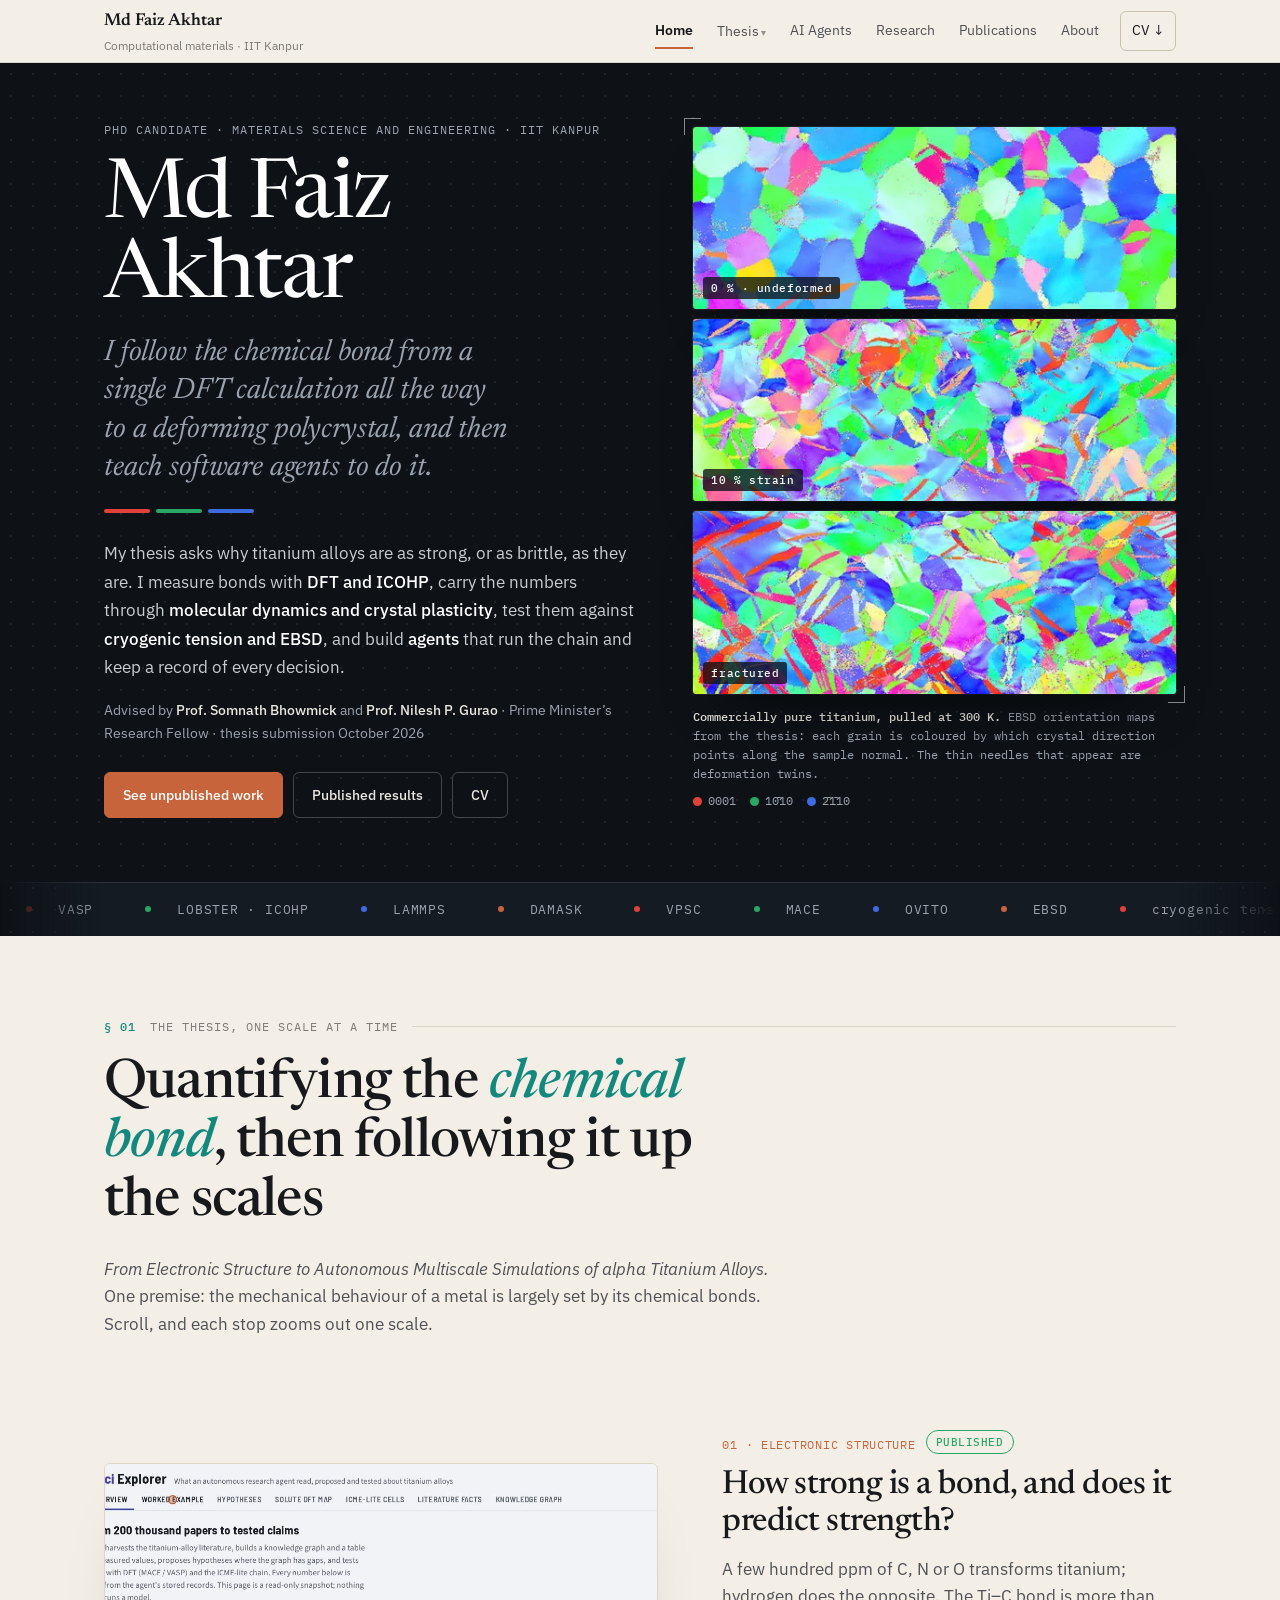
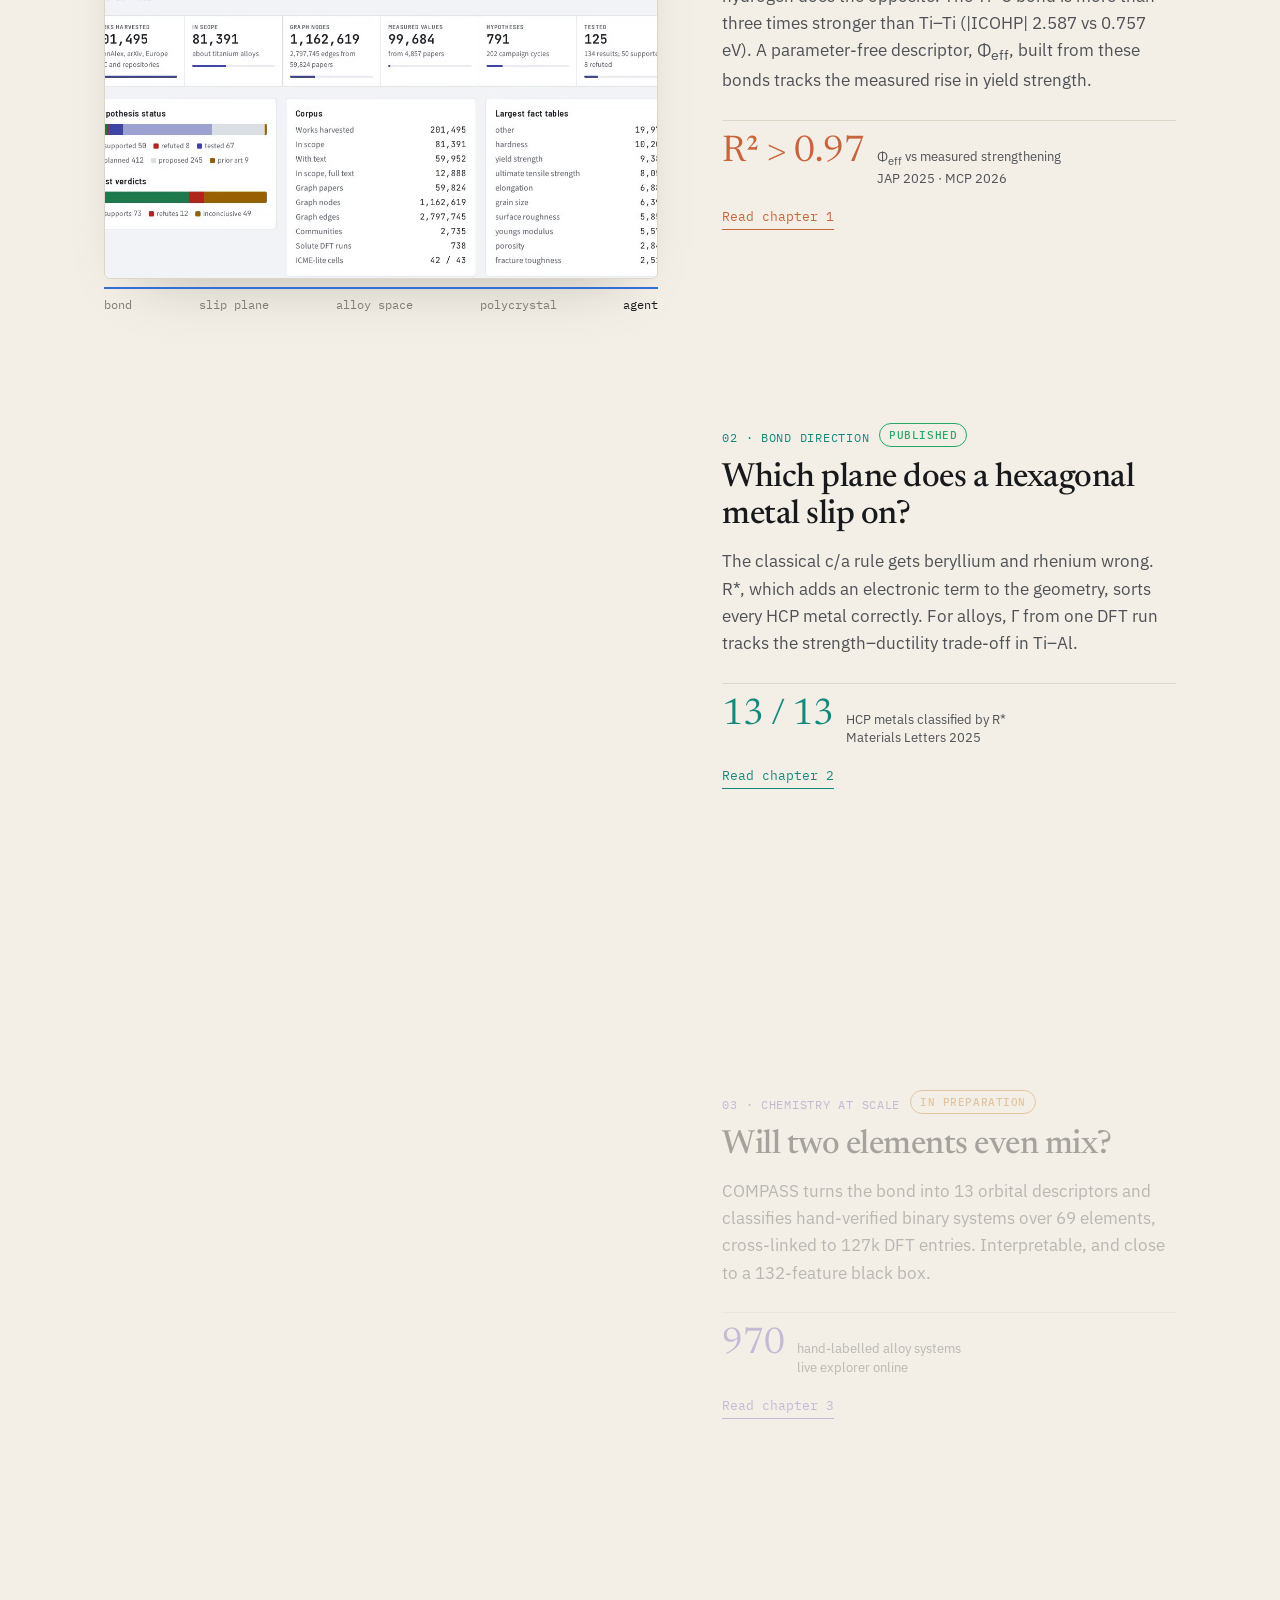
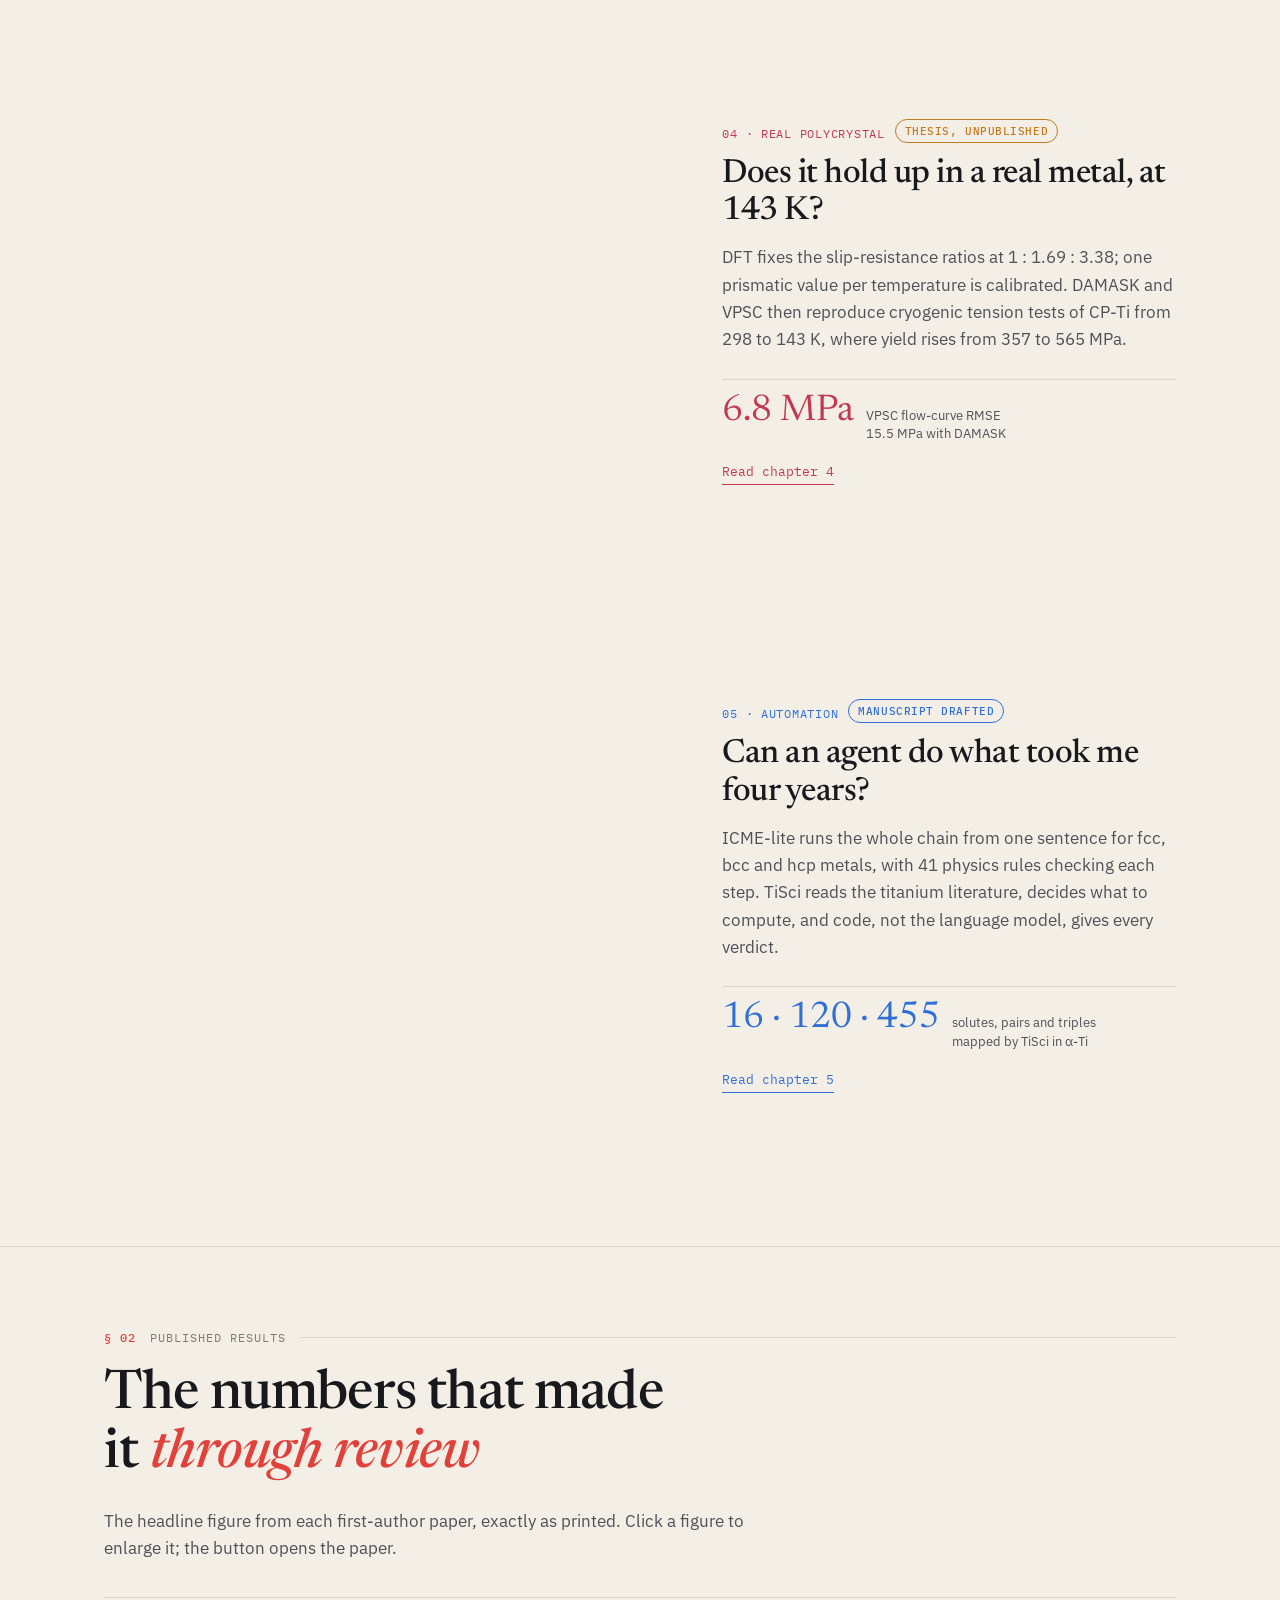
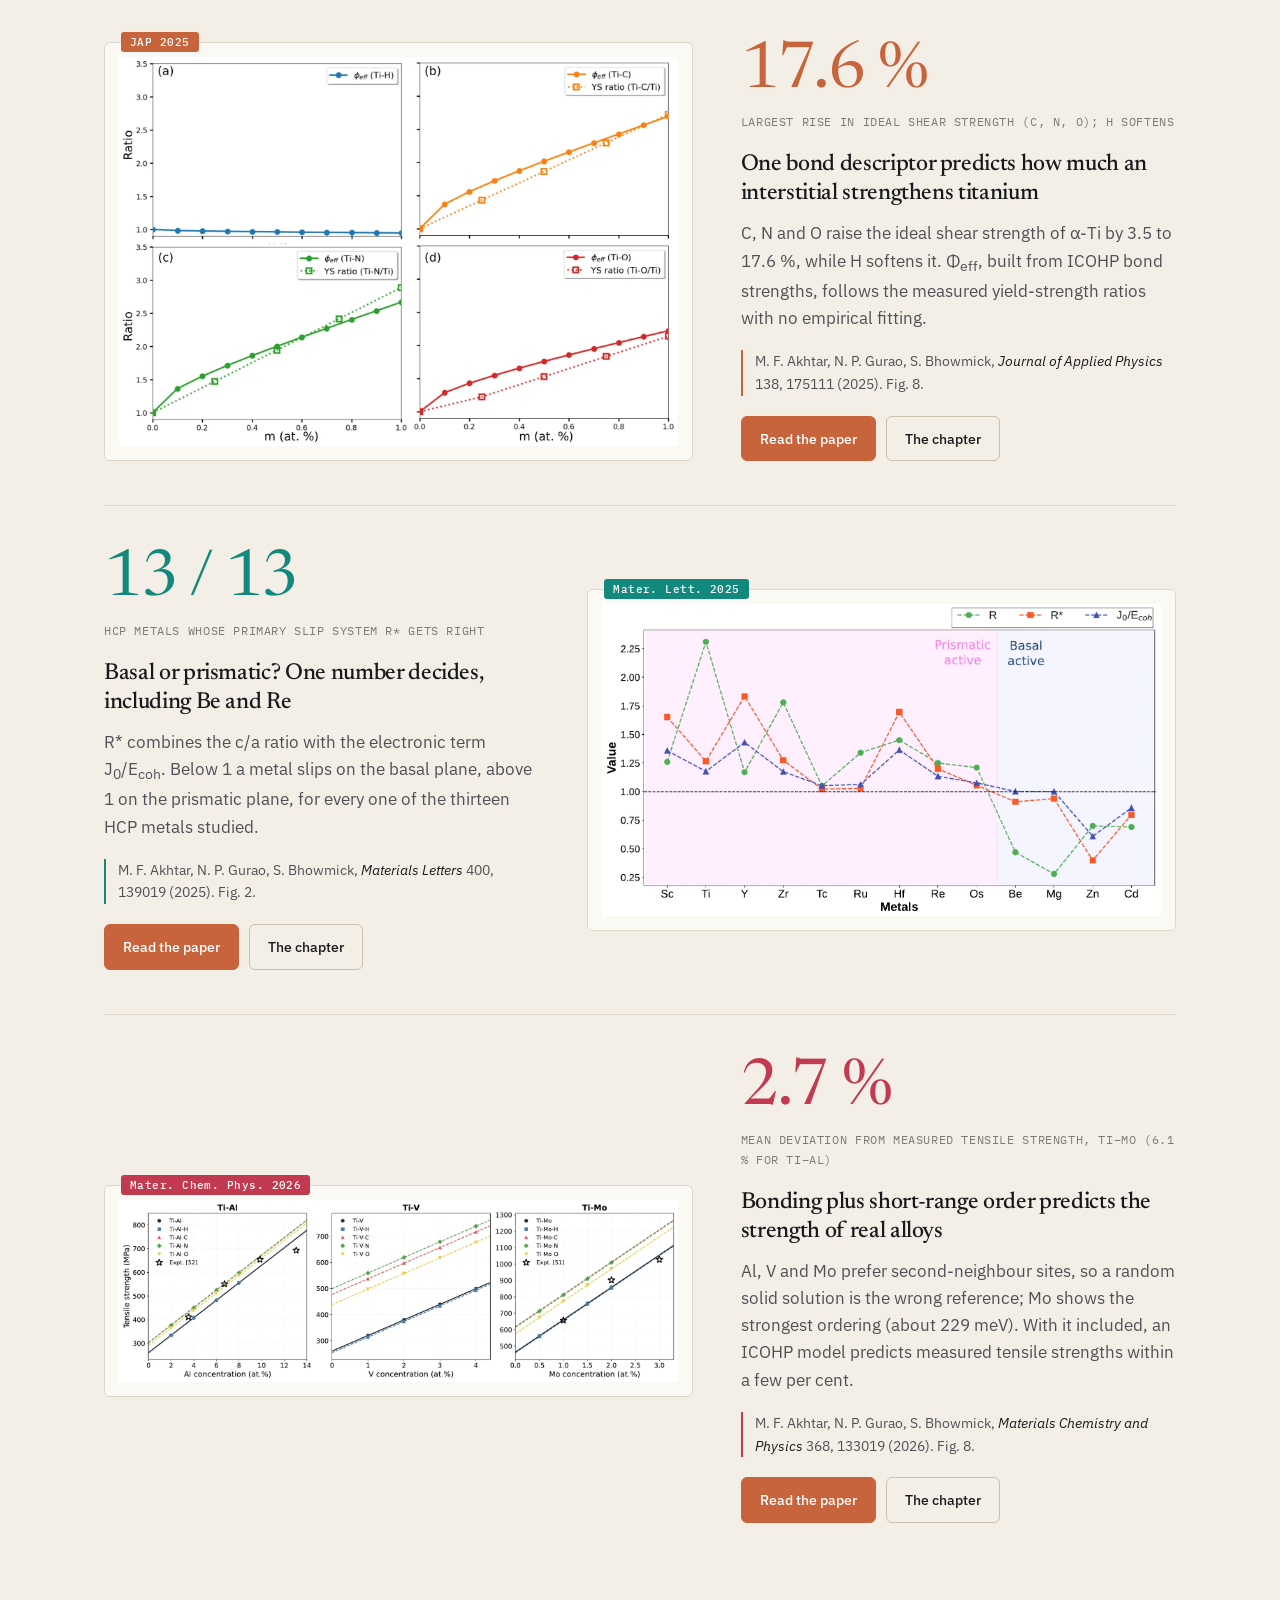
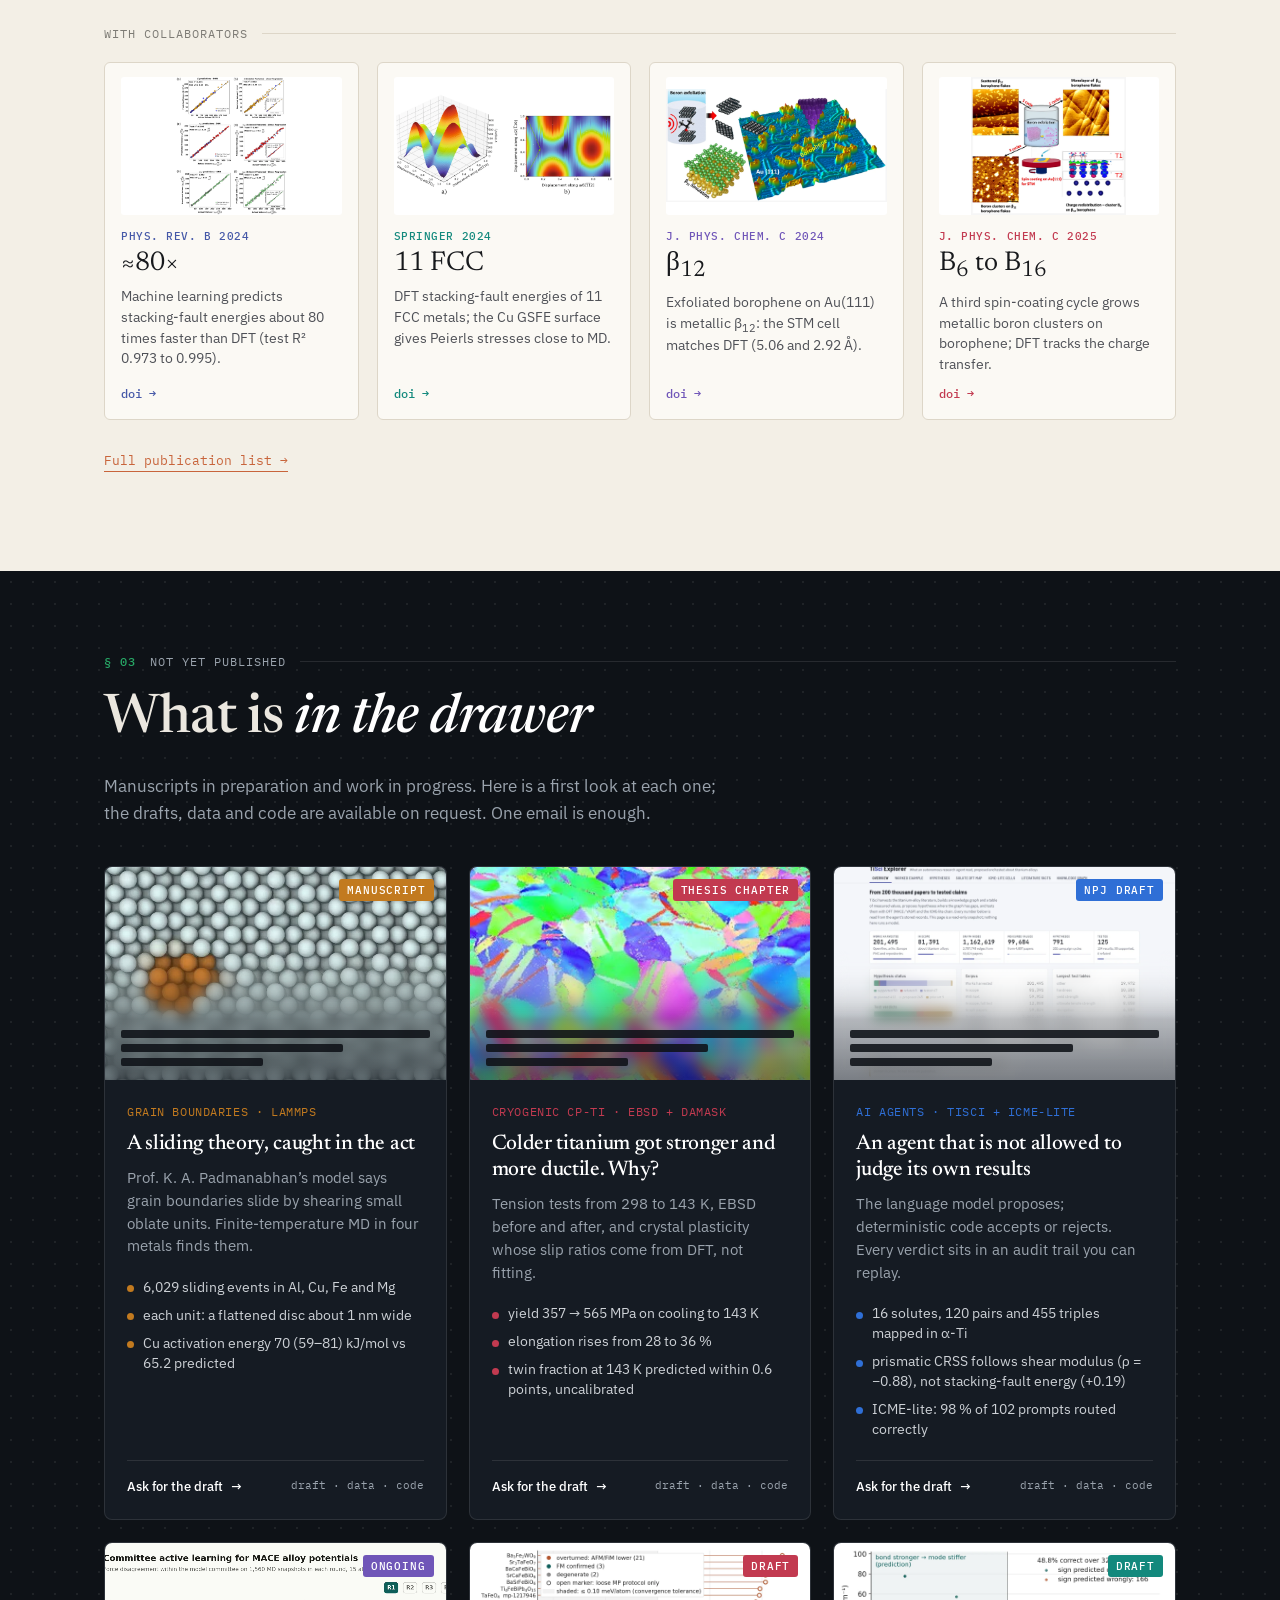
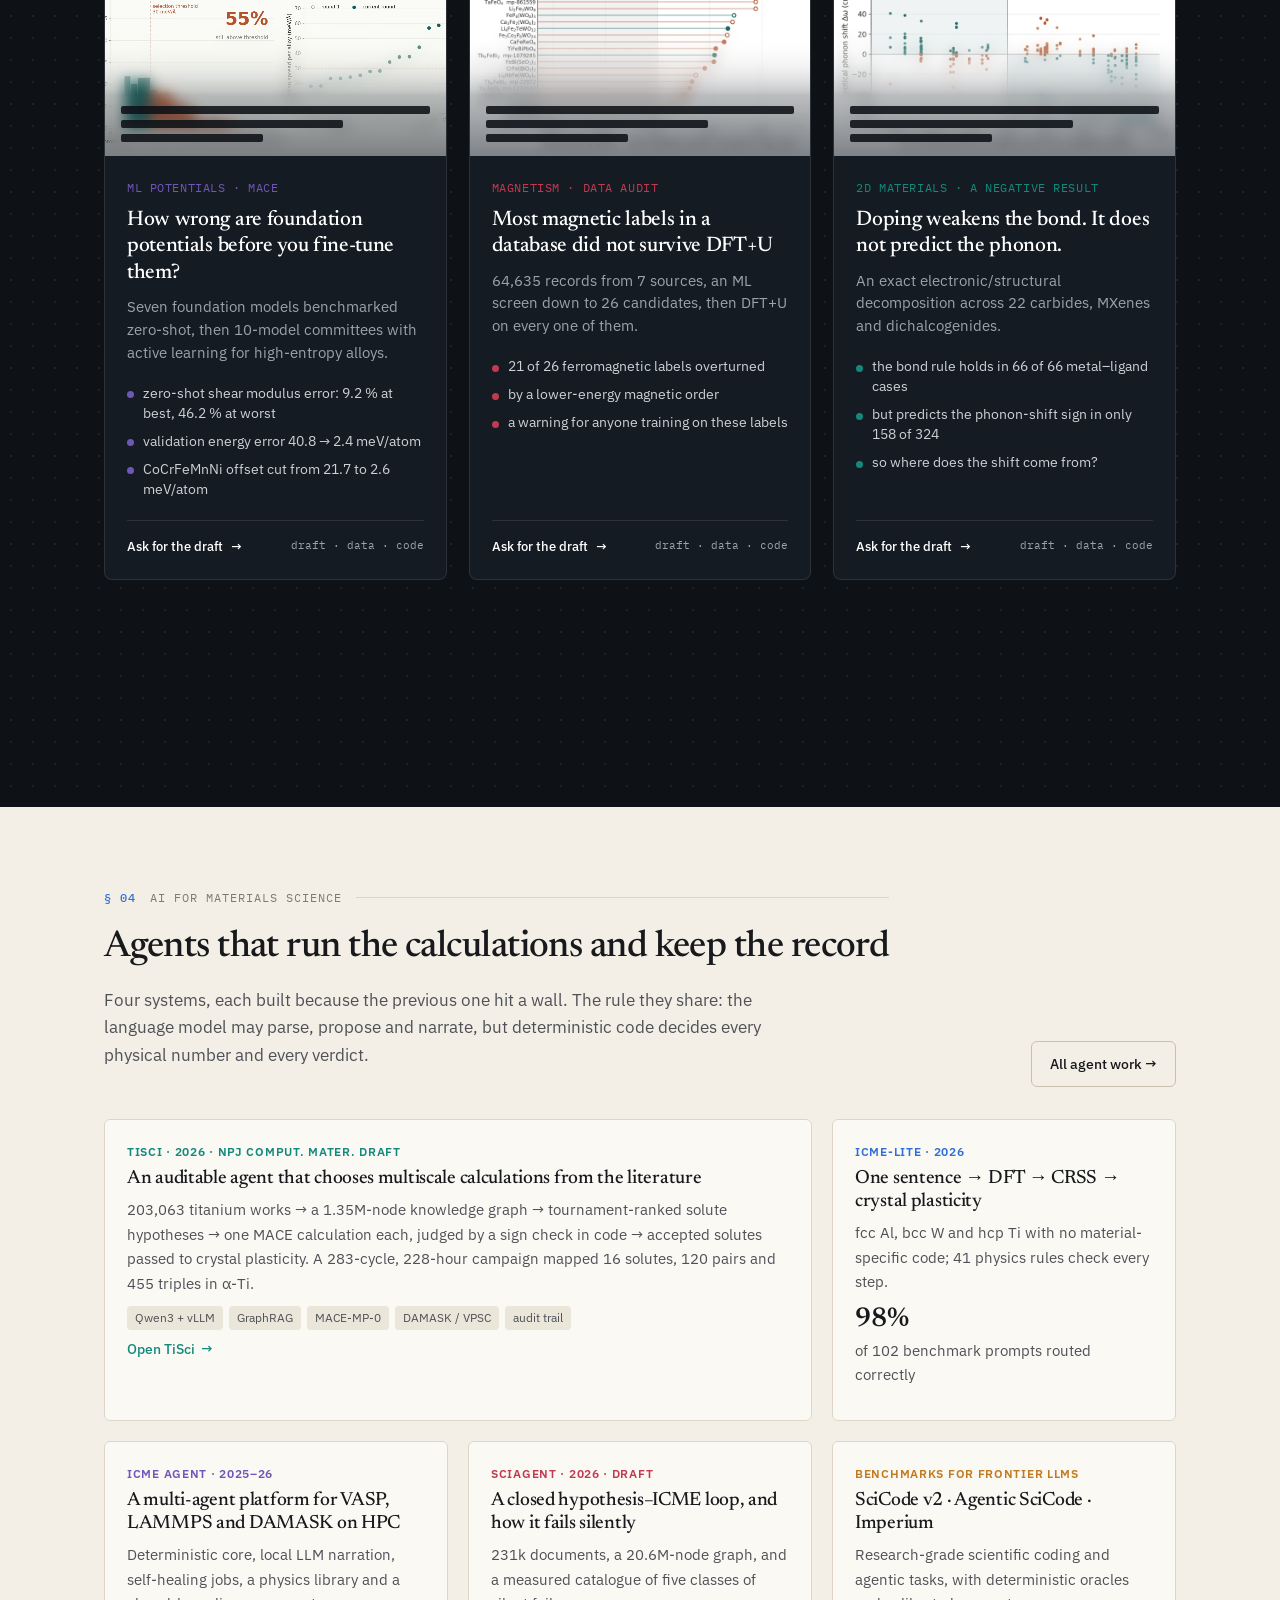
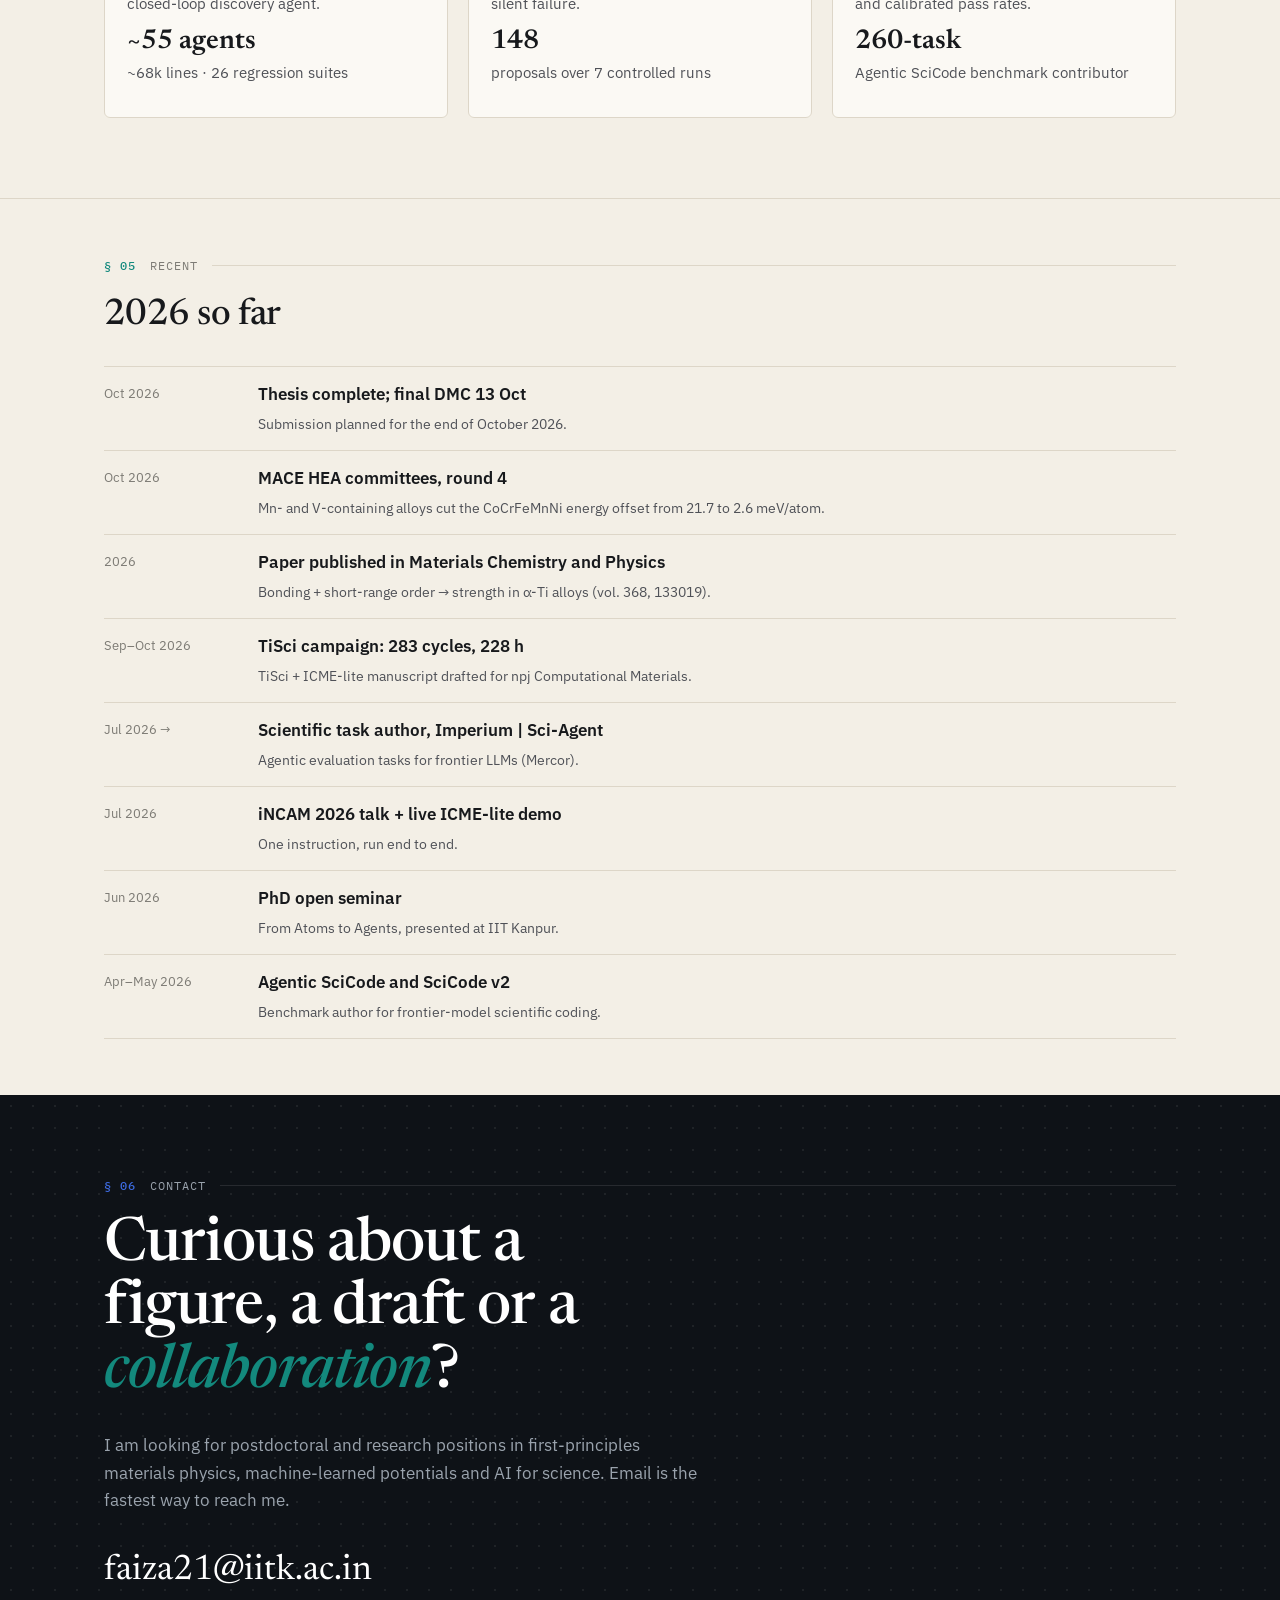
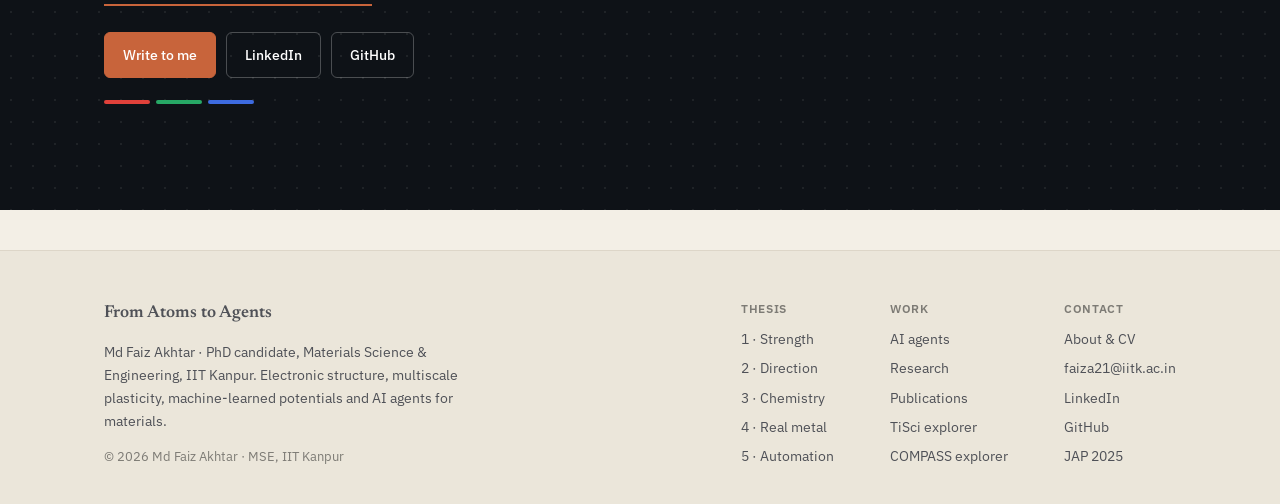
==== commit 5b965e7a: "Add TiSci and COMPASS explorer recordings and MACE active-learning loop Co-Authored-By: Claude Opus " ====
--- a/index.html
+++ b/index.html
@@ -90,7 +90,7 @@
           <img src="assets/img/v3/ch2_rstar_comparison.webp" alt="" loading="lazy">
           <img src="assets/img/v3/ch3_classmap.webp" alt="" loading="lazy">
           <img src="assets/img/v3/cp_curves.webp" alt="" loading="lazy">
-          <img src="assets/img/examples/agents/tisci_explorer.webp" alt="" loading="lazy" class="bleed">
+          <video muted loop playsinline preload="none" poster="assets/media/explorer-tisci.webp" class="bleed" style="object-position:top"><source src="assets/media/explorer-tisci.webm" type="video/webm"><source src="assets/media/explorer-tisci.mp4" type="video/mp4"></video>
         </div>
         <div class="scale-bar"><span>bond</span><span>slip plane</span><span>alloy space</span><span>polycrystal</span><span>agent</span></div>
       </div>
@@ -135,7 +135,7 @@
         <div class="step" style="--ac:var(--c5)">
           <div class="no">05 &middot; Automation<span class="pill wip">manuscript drafted</span></div>
           <h3>Can an agent do what took me four years?</h3>
-          <figure class="fig-m"><img src="assets/img/examples/agents/tisci_explorer.webp" alt="TiSci explorer" loading="lazy"></figure>
+          <figure class="fig-m"><video data-auto muted loop playsinline preload="none" poster="assets/media/explorer-tisci.webp" aria-label="TiSci explorer recording" style="display:block;width:100%;height:auto"><source src="assets/media/explorer-tisci.webm" type="video/webm"><source src="assets/media/explorer-tisci.mp4" type="video/mp4"></video></figure>
           <p>ICME-lite runs the whole chain from one sentence for fcc, bcc and hcp metals, with 41 physics rules checking each step.
             TiSci reads the titanium literature, decides what to compute, and code, not the language model, gives every verdict.</p>
           <div class="stat"><span class="v">16 &middot; 120 &middot; 455</span><span class="l">solutes, pairs and triples<br>mapped by TiSci in &alpha;-Ti</span></div>
@@ -219,7 +219,7 @@
           <div class="ask"><a href="mailto:faiza21@iitk.ac.in?subject=Draft%20request%3A%20TiSci%20%2F%20ICME-lite%20agent&amp;body=Hi%20Faiz%2C%0A%0AI%20saw%20the%20TiSci%20%2F%20ICME-lite%20agent%20work%20on%20your%20website%20and%20would%20like%20to%20read%20the%20draft.%0A%0AAbout%20me%3A%0A">Ask for the draft</a><small>draft &middot; data &middot; code</small></div></div>
       </article>
       <article class="dcard reveal" style="--ac:var(--c3)">
-        <div class="peek"><img src="assets/img/examples/mace/finetune_learning_curve.webp" alt="" loading="lazy"><span class="stamp">ongoing</span><div class="redact"><i></i><i></i><i></i></div></div>
+        <div class="peek"><video data-auto muted loop playsinline preload="none" poster="assets/media/mace-active-learning.webp"><source src="assets/media/mace-active-learning.webm" type="video/webm"><source src="assets/media/mace-active-learning.mp4" type="video/mp4"></video><span class="stamp">ongoing</span><div class="redact"><i></i><i></i><i></i></div></div>
         <div class="bd"><div class="k">ML potentials &middot; MACE</div><h3>How wrong are foundation potentials before you fine-tune them?</h3><p>Seven foundation models benchmarked zero-shot, then 10-model committees with active learning for high-entropy alloys.</p>
           <ul class="facts"><li>zero-shot shear modulus error: 9.2 % at best, 46.2 % at worst</li><li>validation energy error 40.8 &rarr; 2.4 meV/atom</li><li>CoCrFeMnNi offset cut from 21.7 to 2.6 meV/atom</li></ul>
           <div class="ask"><a href="mailto:faiza21@iitk.ac.in?subject=Draft%20request%3A%20MACE%20fine-tuning%20for%20HEAs&amp;body=Hi%20Faiz%2C%0A%0AI%20saw%20the%20MACE%20fine-tuning%20for%20HEAs%20work%20on%20your%20website%20and%20would%20like%20to%20read%20the%20draft.%0A%0AAbout%20me%3A%0A">Ask for the draft</a><small>draft &middot; data &middot; code</small></div></div>
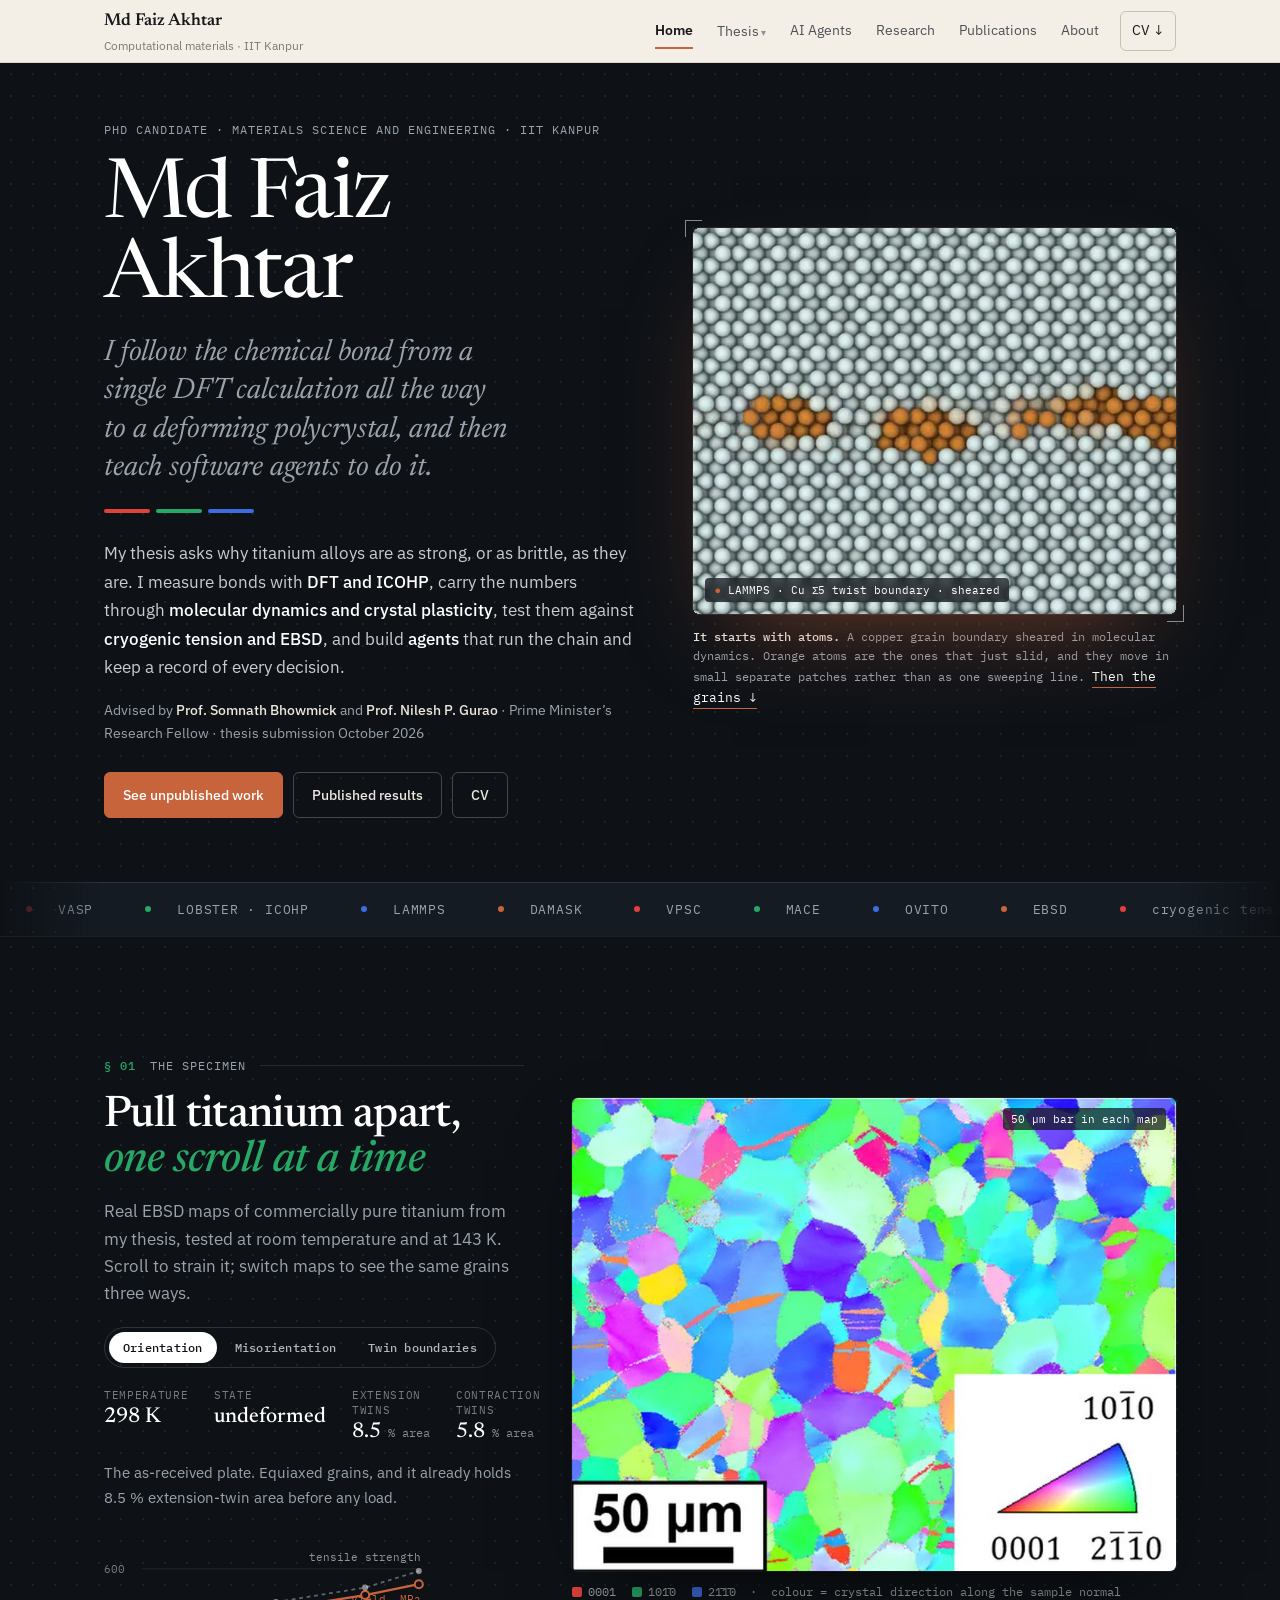
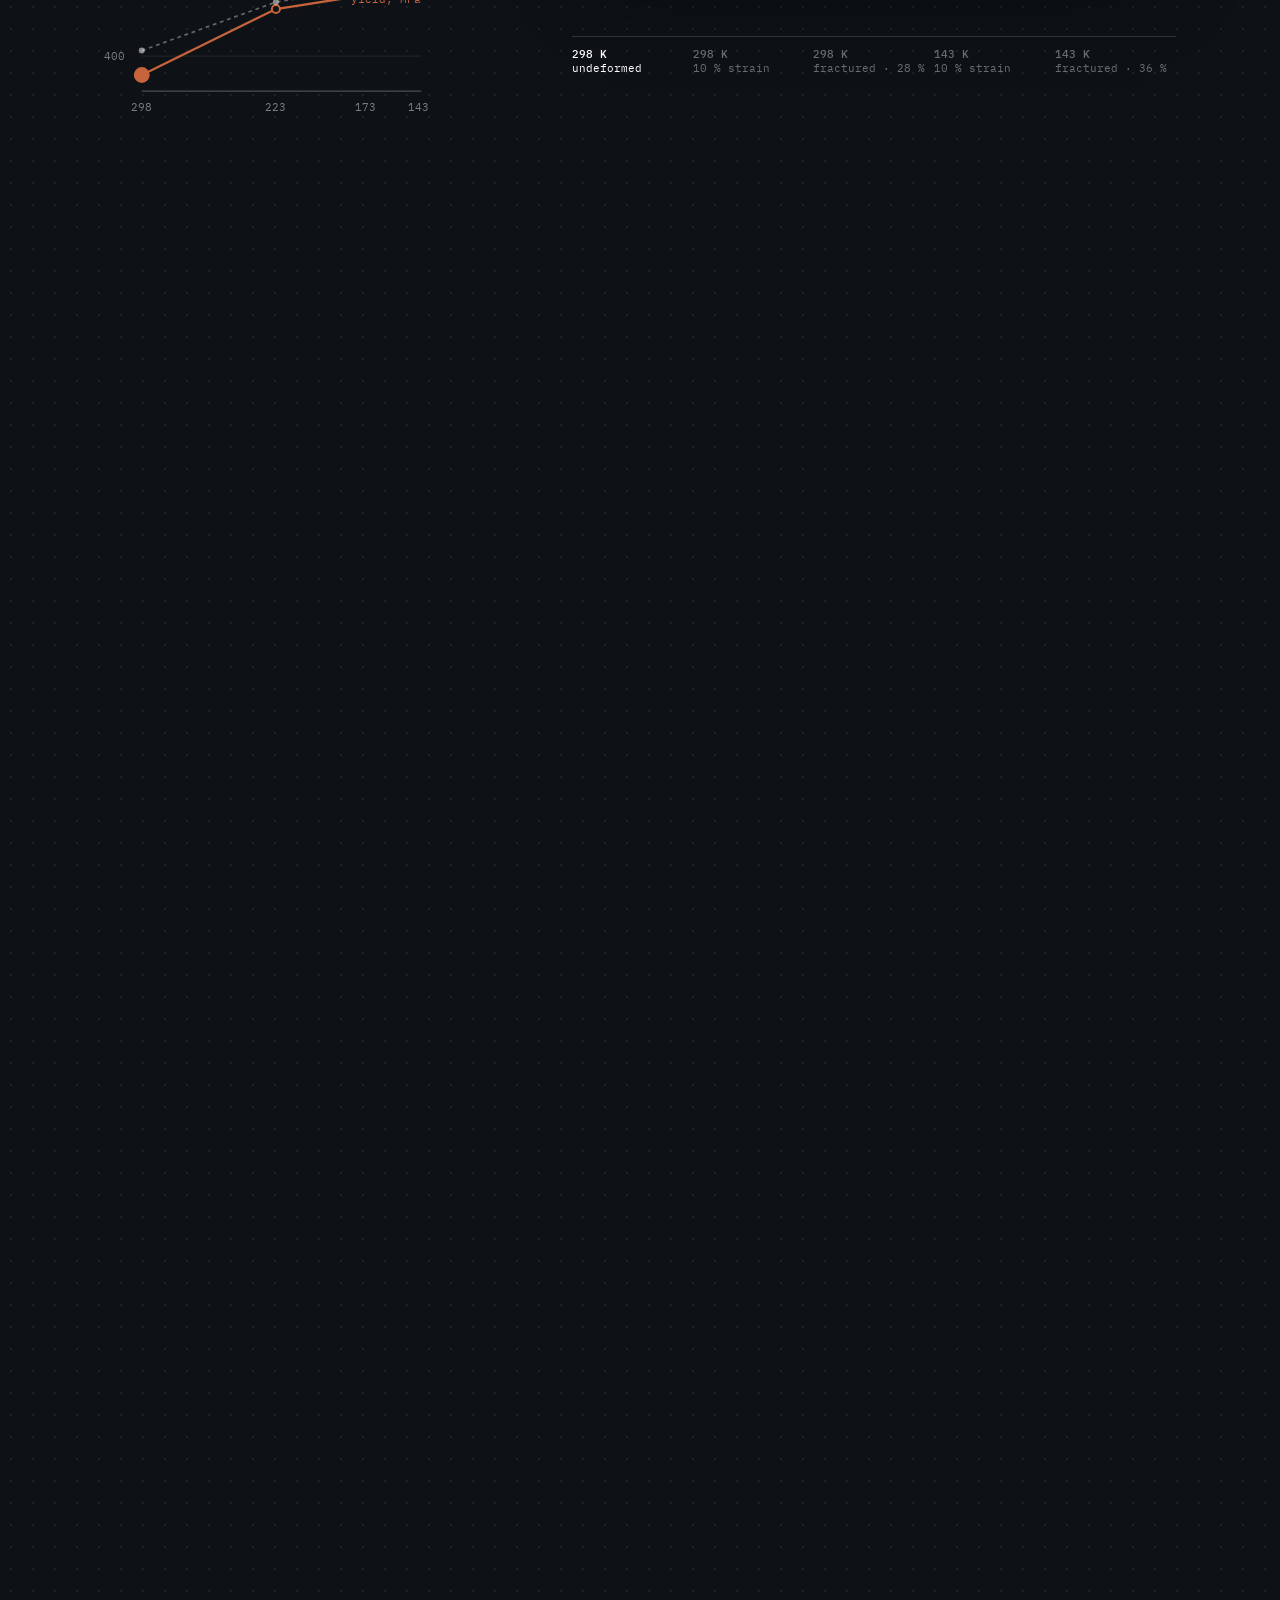
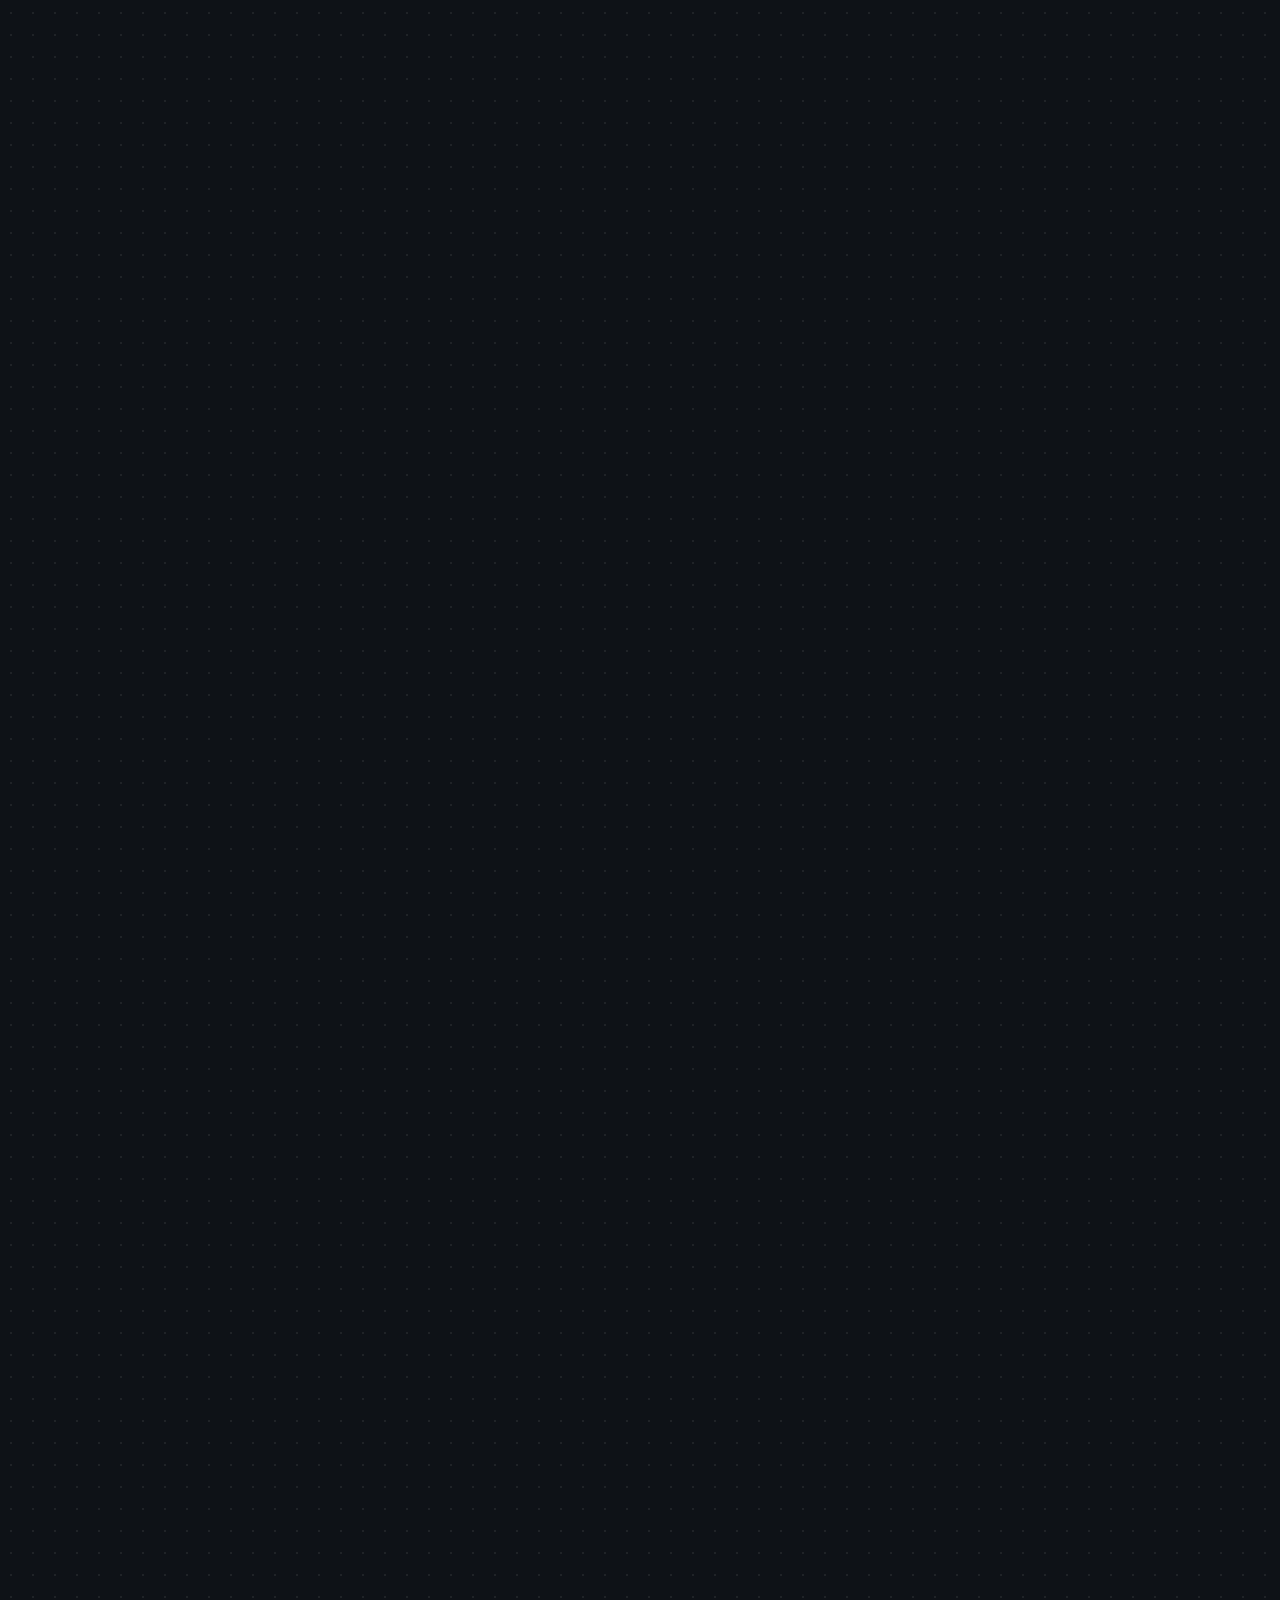
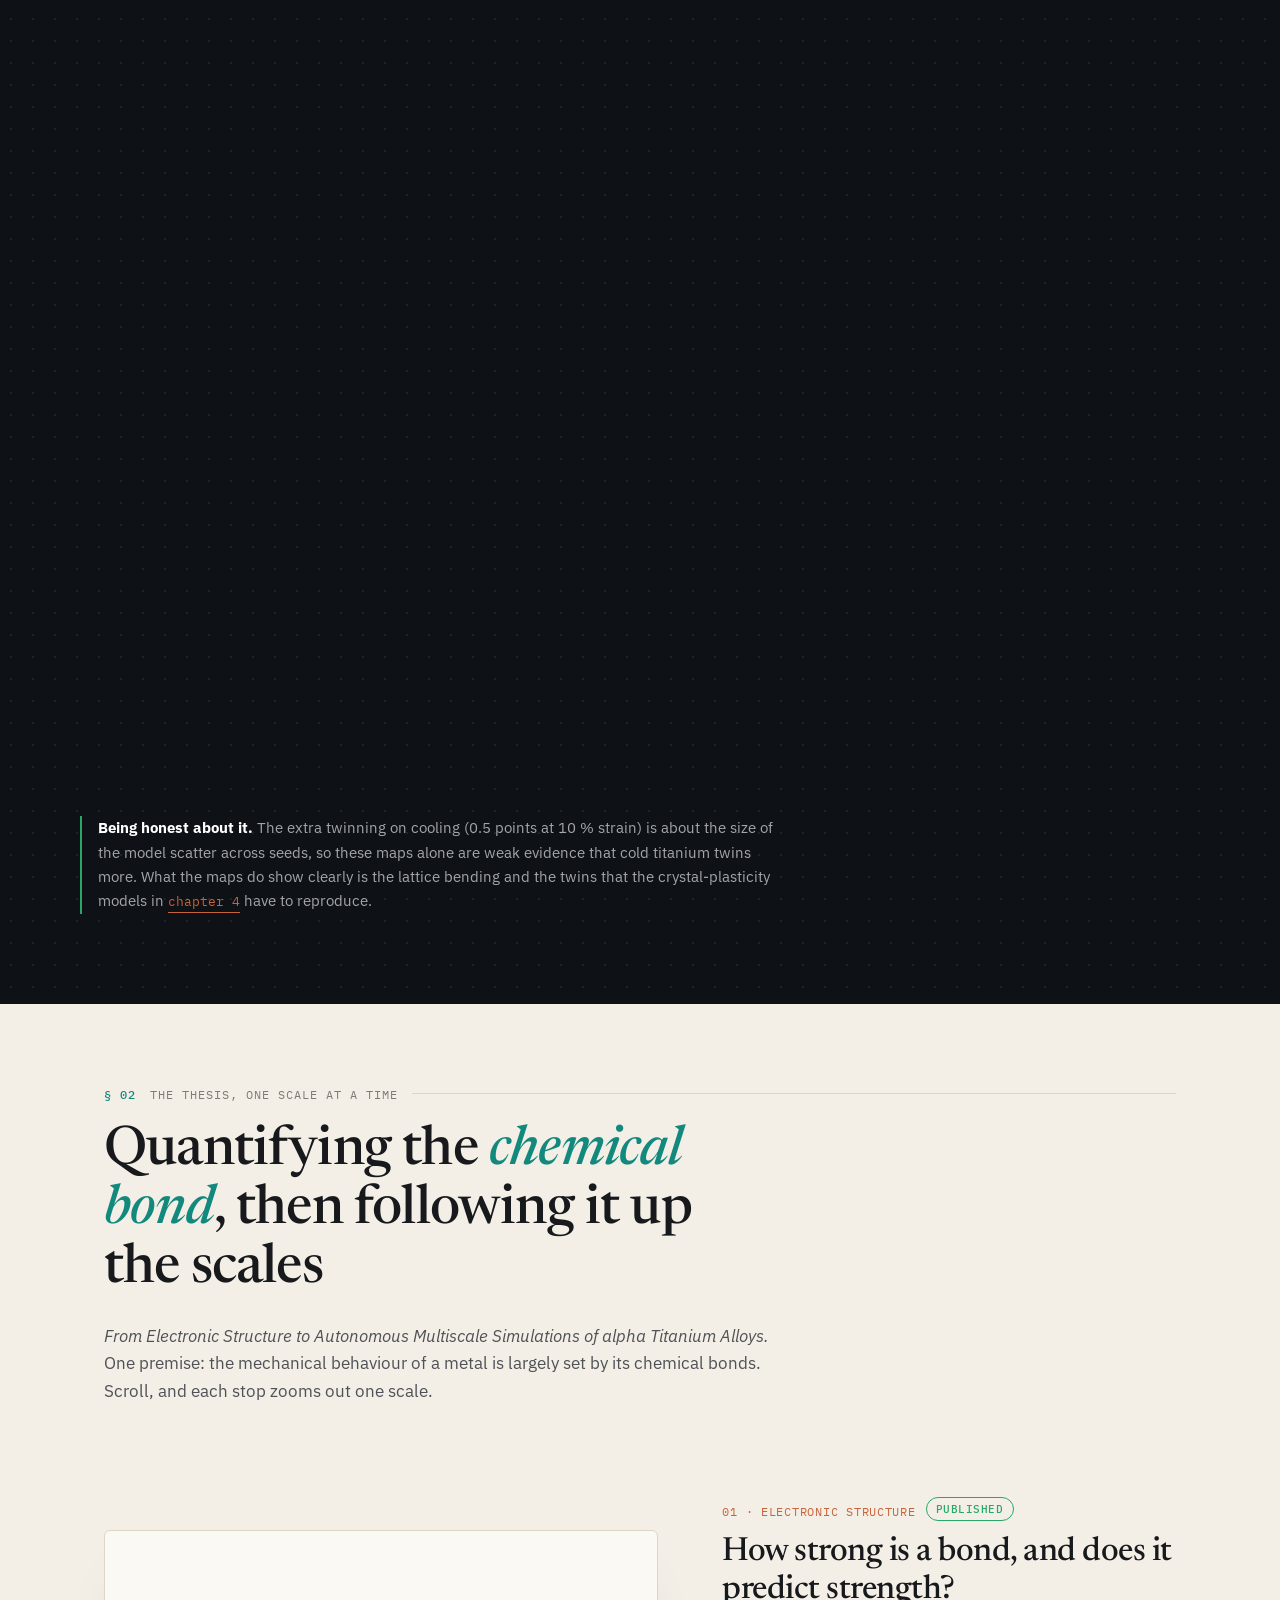
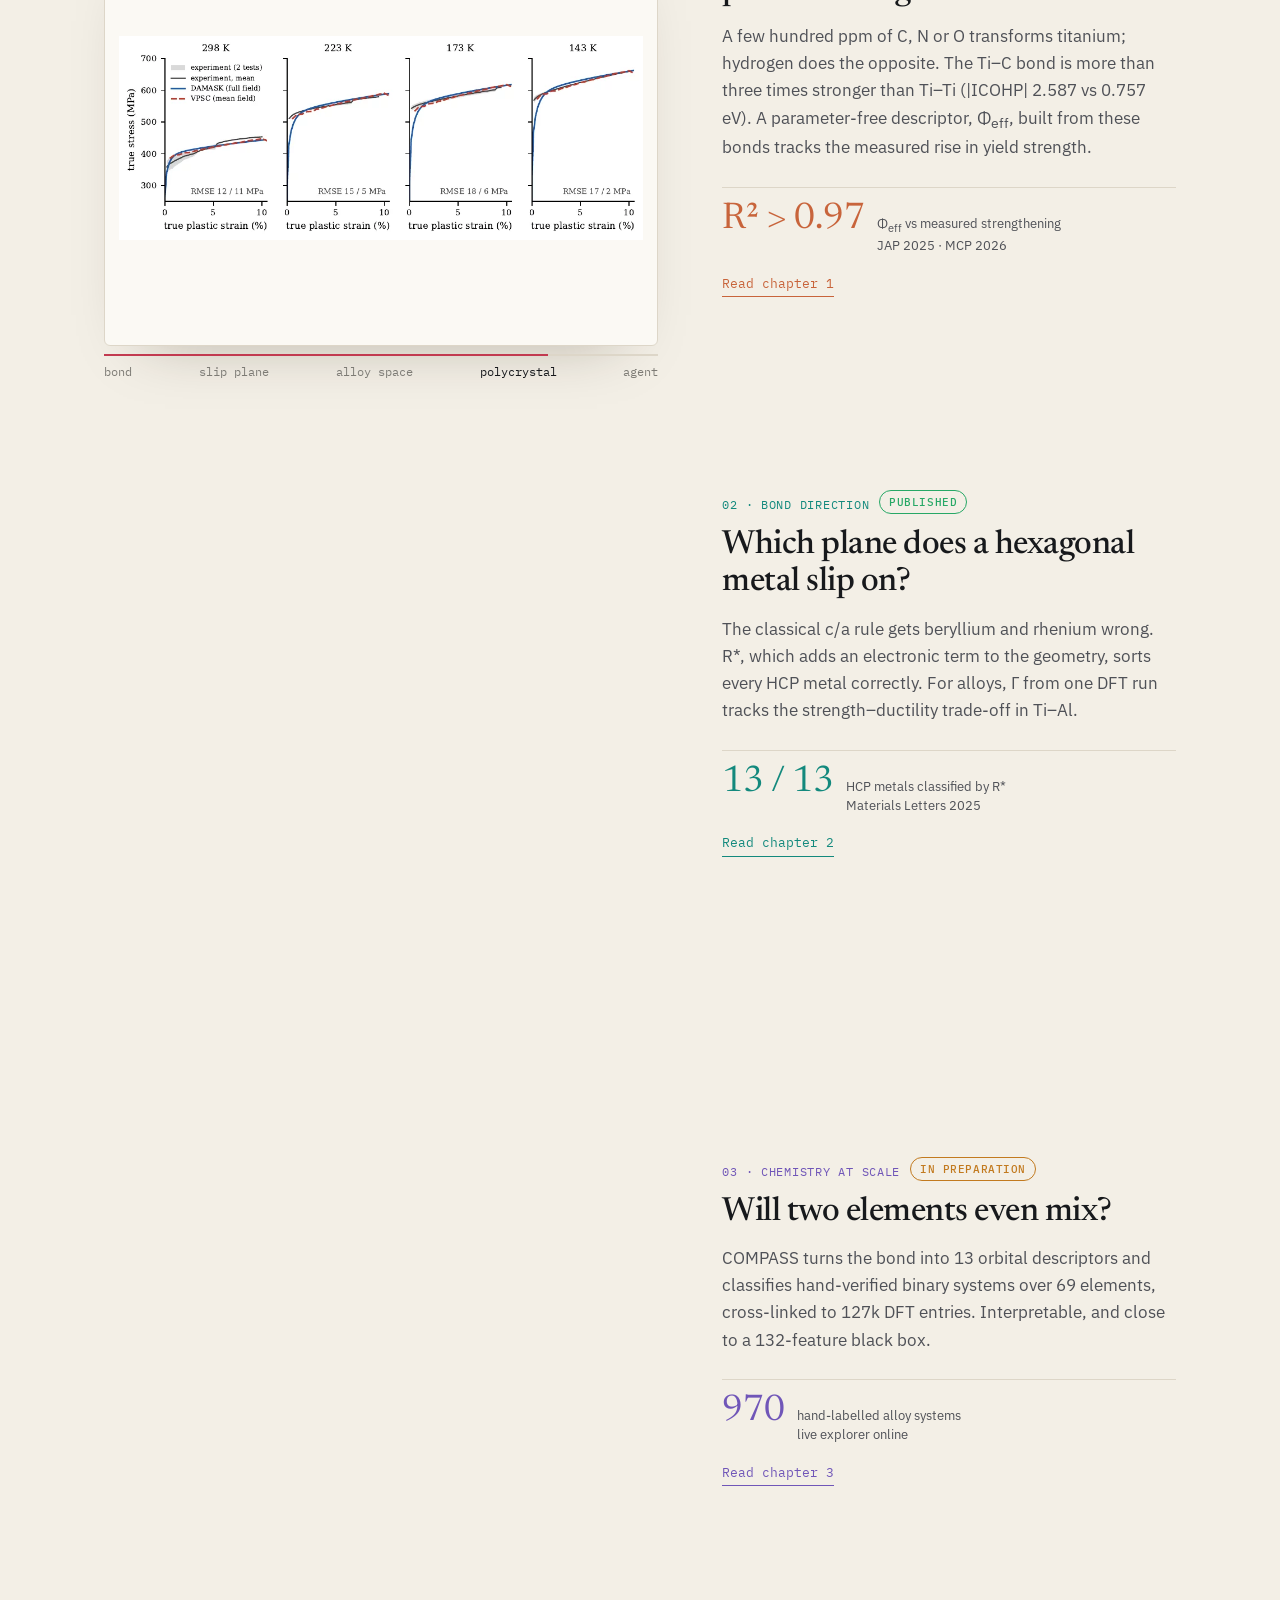
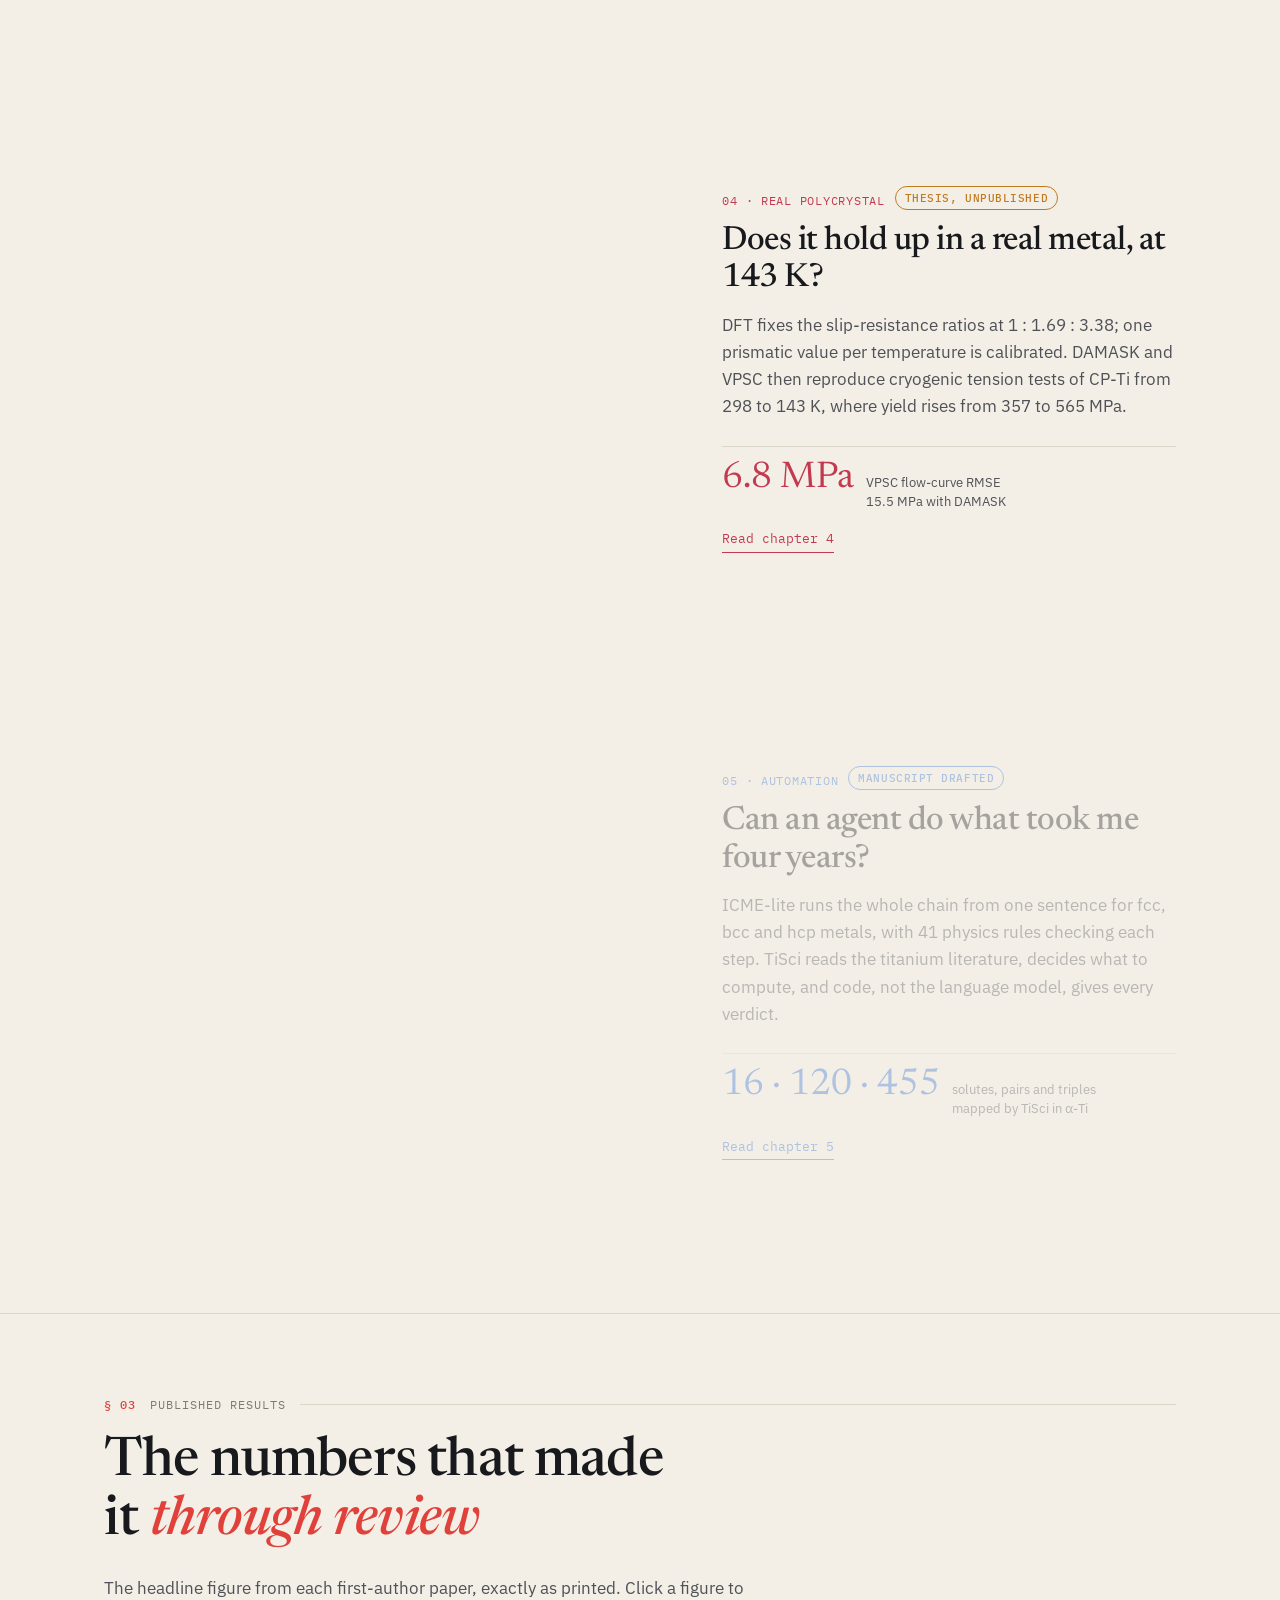
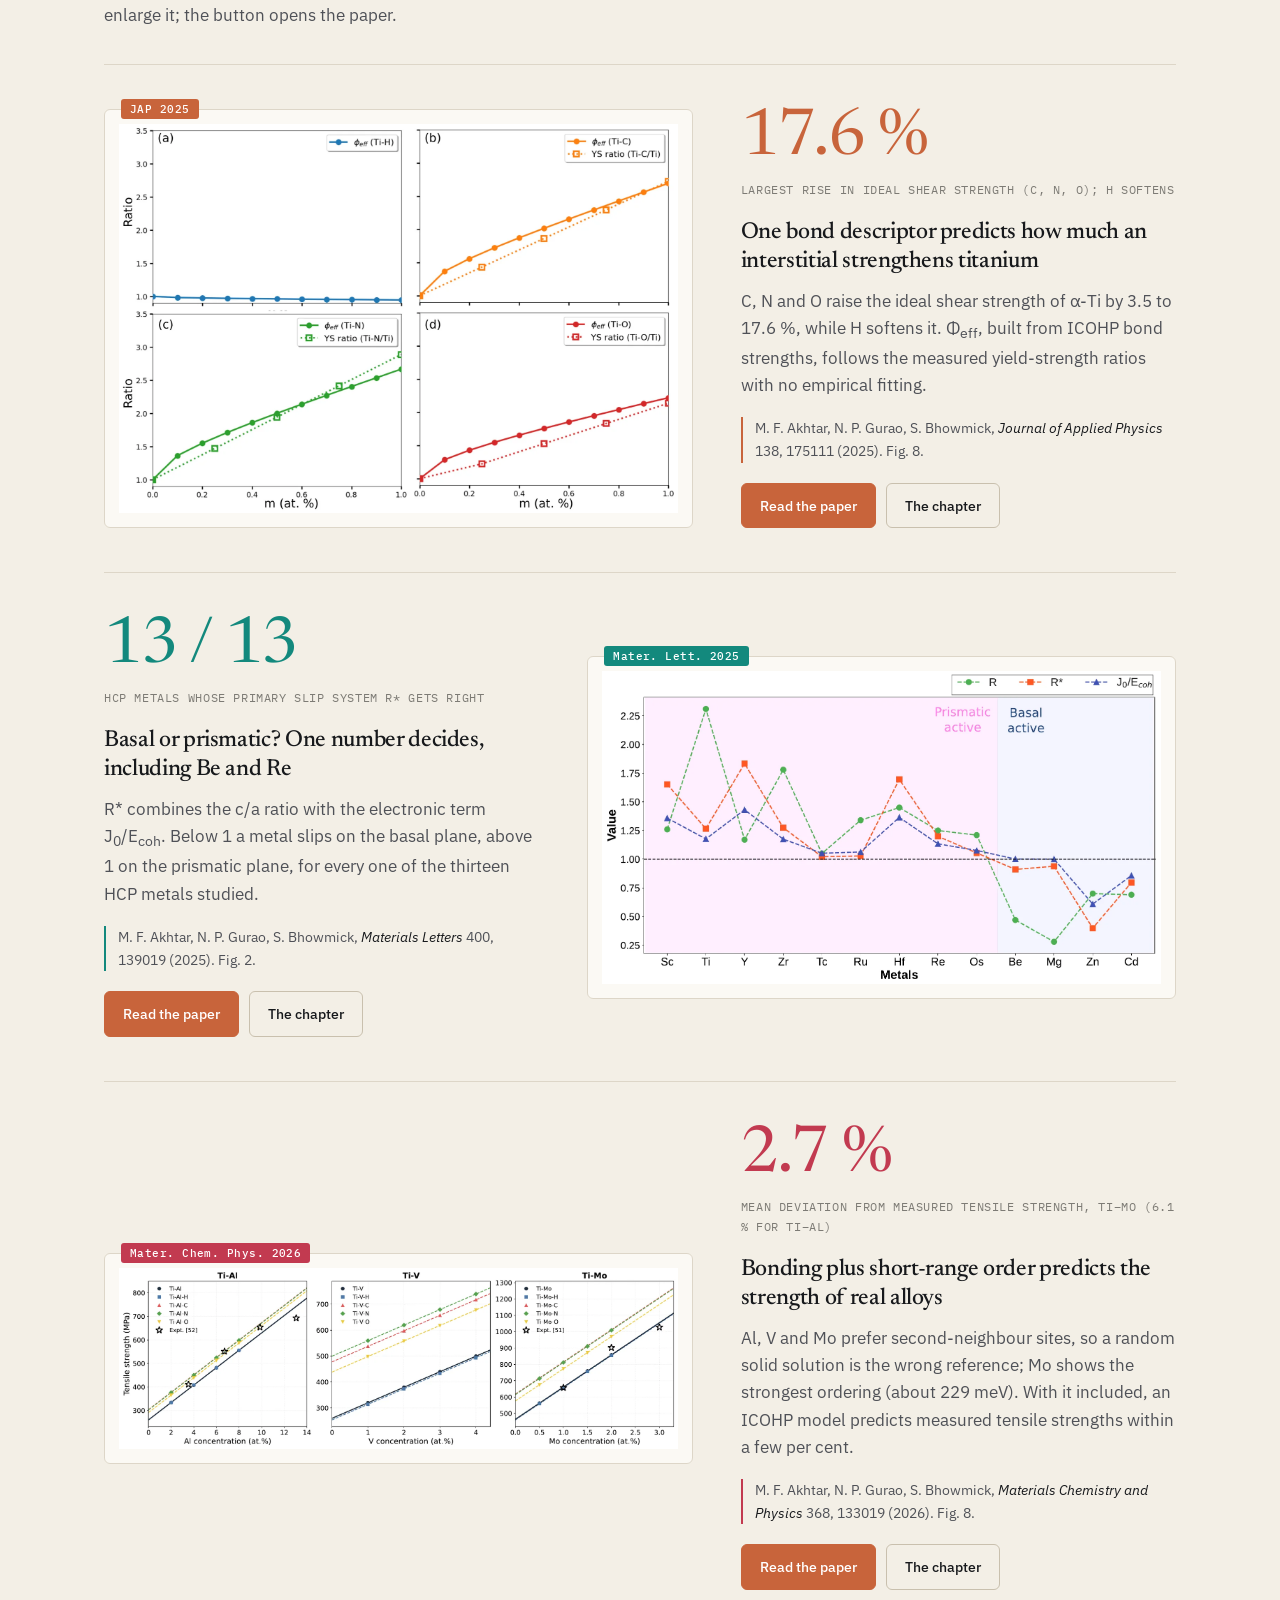
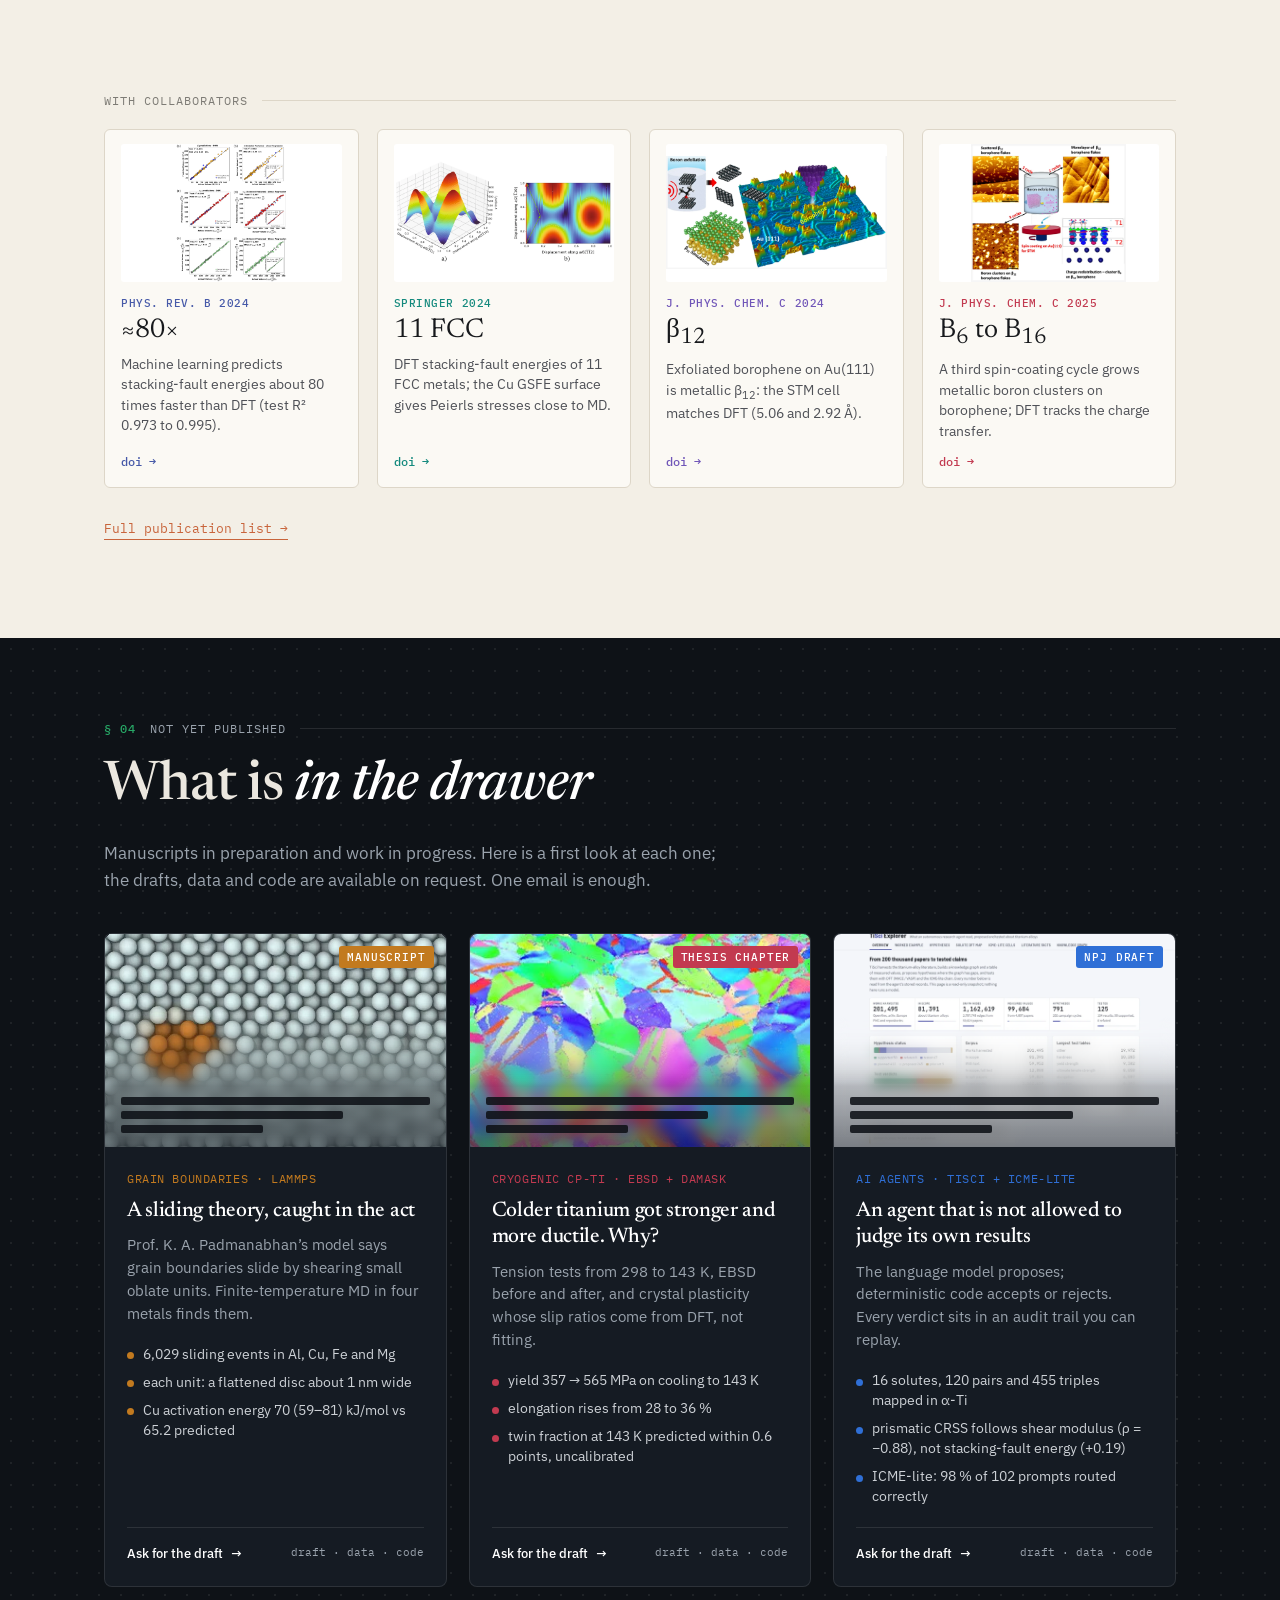
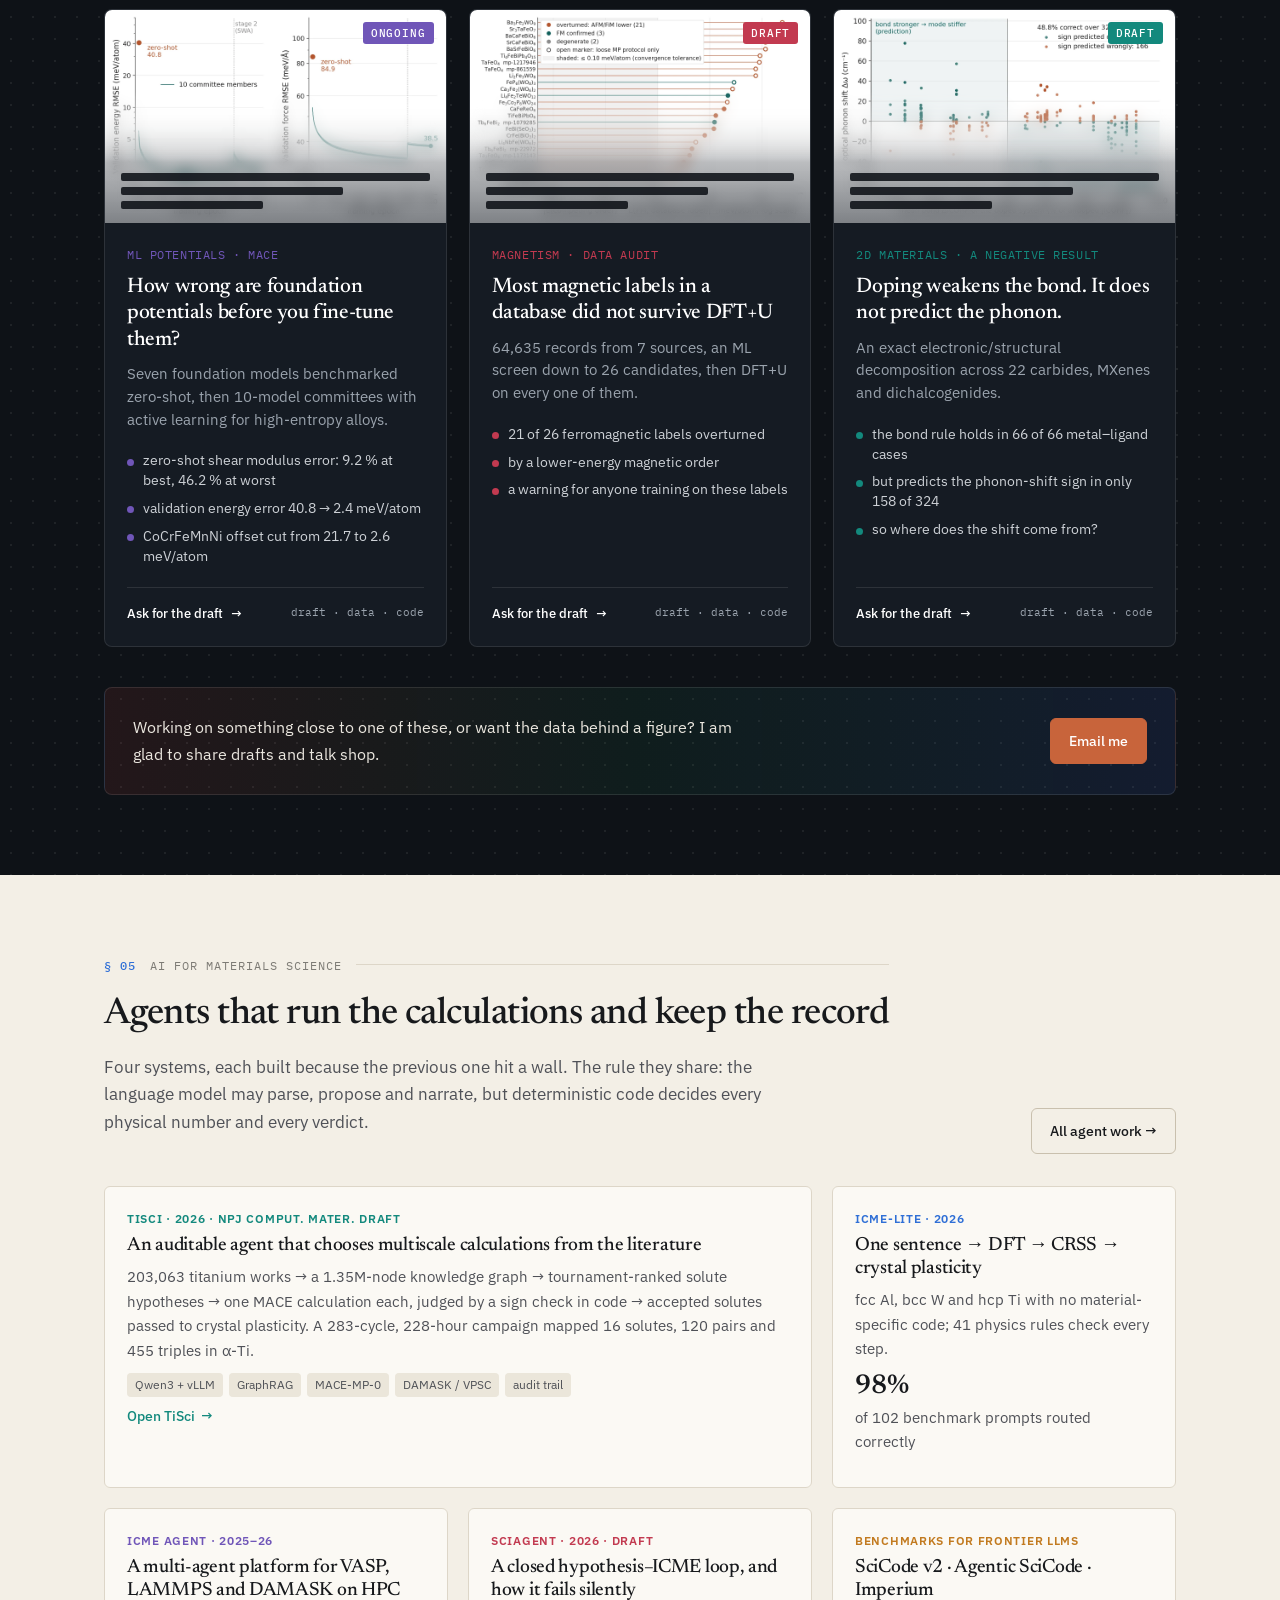
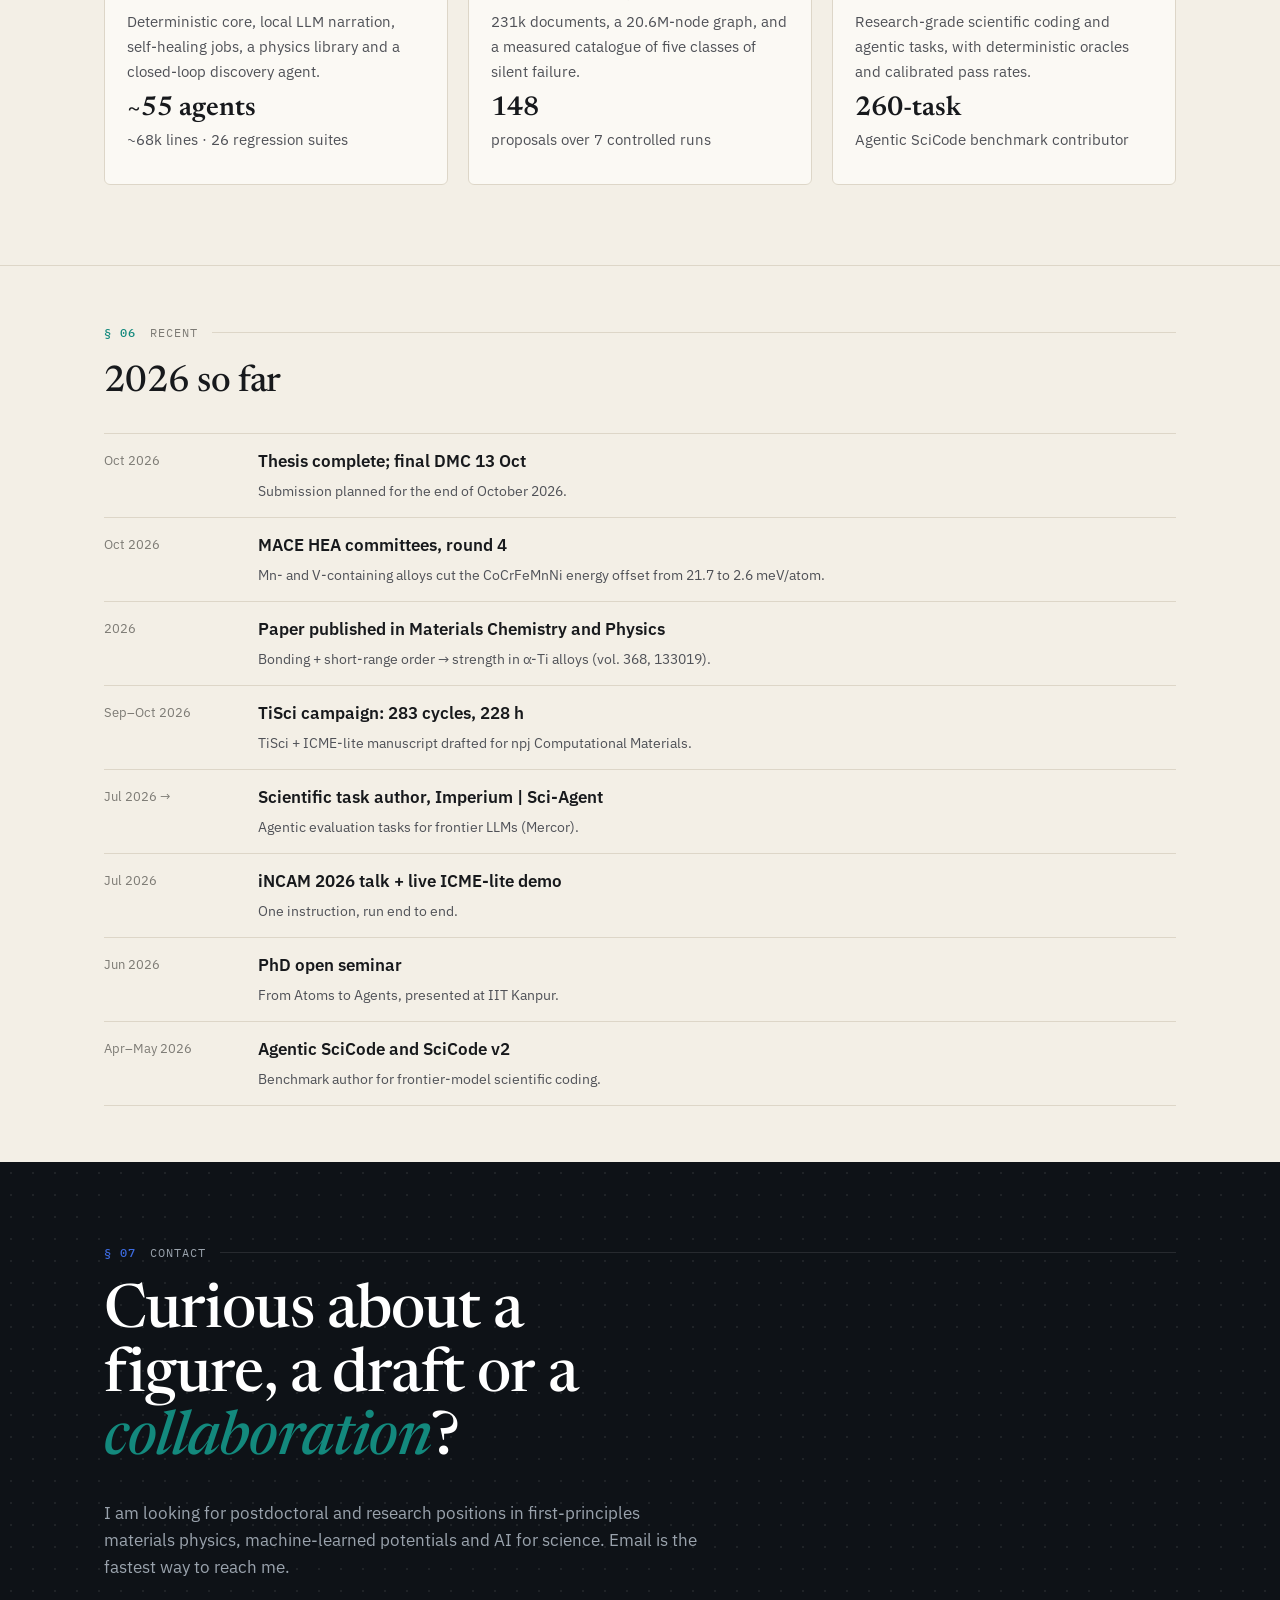
==== commit 18447c11: "Specimen lab: scroll-driven EBSD of CP-Ti at 298 K and 143 K with orientation, misorientation and tw" ====
--- a/index.html
+++ b/index.html
@@ -57,16 +57,10 @@
         <a class="btn btn-ghost" href="assets/Md_Faiz_Akhtar_CV.pdf" target="_blank" rel="noopener">CV</a>
       </div>
     </div>
-    <figure class="specimen">
-      <div class="strips ticks">
-        <div class="strip"><img src="assets/img/v3/ipf_0.webp" alt="EBSD inverse pole figure map of undeformed CP titanium at 300 K" width="540" height="204"><span>0 % &middot; undeformed</span></div>
-        <div class="strip"><img src="assets/img/v3/ipf_10.webp" alt="EBSD map after 10 percent deformation" width="540" height="204"><span>10 % strain</span></div>
-        <div class="strip"><img src="assets/img/v3/ipf_frac.webp" alt="EBSD map of the fractured specimen, full of twins" width="540" height="204"><span>fractured</span></div>
-      </div>
-      <figcaption><b>Commercially pure titanium, pulled at 300 K.</b> EBSD orientation maps from the thesis: each grain is
-        coloured by which crystal direction points along the sample normal. The thin needles that appear are deformation twins.
-        <div class="ipf-key"><span style="--k:var(--ipf-r)">0001</span><span style="--k:var(--ipf-g)">10&#772;10</span><span style="--k:var(--ipf-b)">2&#772;1&#772;10</span></div>
-      </figcaption>
+    <figure class="specimen atoms">
+      <div class="vid ticks"><video autoplay data-auto muted loop playsinline preload="metadata" poster="assets/media/gbs-cu-sigma5-twist.webp" aria-label="Molecular dynamics of a copper grain boundary under shear"><source src="assets/media/gbs-cu-sigma5-twist.webm" type="video/webm"><source src="assets/media/gbs-cu-sigma5-twist.mp4" type="video/mp4"></video><span class="live">&#9679; LAMMPS &middot; Cu &Sigma;5 twist boundary &middot; sheared</span></div>
+      <figcaption><b>It starts with atoms.</b> A copper grain boundary sheared in molecular dynamics. Orange atoms are the ones that just slid, and they move in small separate patches rather than as one sweeping line.
+        <a href="#lab" class="lnk-u" style="color:#fff">Then the grains &darr;</a></figcaption>
     </figure>
   </div>
   <div class="marquee" aria-hidden="true"><div class="track">
@@ -74,11 +68,47 @@
     <span style="--k:var(--ipf-r)">VASP</span><span style="--k:var(--ipf-g)">LOBSTER &middot; ICOHP</span><span style="--k:var(--ipf-b)">LAMMPS</span><span style="--k:var(--cu)">DAMASK</span><span style="--k:var(--ipf-r)">VPSC</span><span style="--k:var(--ipf-g)">MACE</span><span style="--k:var(--ipf-b)">OVITO</span><span style="--k:var(--cu)">EBSD</span><span style="--k:var(--ipf-r)">cryogenic tension</span><span style="--k:var(--ipf-g)">vLLM &middot; Qwen3</span><span style="--k:var(--ipf-b)">GraphRAG</span><span style="--k:var(--cu)">SLURM / HPC</span>
   </div></div>
 </header>
+<section class="lab night" id="lab" aria-label="EBSD of titanium under tension">
+  <div class="lab-track">
+    <div class="lab-stage">
+      <div class="wrap lab-grid">
+        <div class="lab-copy">
+          <div class="sec-no"><b style="color:var(--ipf-g)">&sect; 01</b> The specimen</div>
+          <h2 class="xl">Pull titanium apart, <em>one scroll at a time</em></h2>
+          <p class="lab-lede">Real EBSD maps of commercially pure titanium from my thesis, tested at room temperature and at 143&nbsp;K. Scroll to strain it; switch maps to see the same grains three ways.</p>
+          <div class="lab-modes" role="tablist"><button data-m="ipf" class=on>Orientation</button><button data-m="kam">Misorientation</button><button data-m="tb">Twin boundaries</button></div>
+          <dl class="lab-read">
+            <div><dt>temperature</dt><dd data-k="t">298 K</dd></div>
+            <div><dt>state</dt><dd data-k="e">undeformed</dd></div>
+            <div><dt>extension twins</dt><dd><span data-k="et">8.5</span><small> % area</small></dd></div>
+            <div><dt>contraction twins</dt><dd><span data-k="ct">5.8</span><small> % area</small></dd></div>
+          </dl>
+          <p class="lab-cap" data-k="c">The as-received plate. Equiaxed grains, and it already holds 8.5&nbsp;% extension-twin area before any load.</p>
+          <div class="lab-chartbox"><svg class="lab-chart" viewBox="0 0 270 142" role="img" aria-label="Yield and tensile strength of CP titanium against test temperature">
+<line x1="30" y1="120" x2="252" y2="120" class="ax"/>
+<text x="0" y="26">600</text><text x="0" y="95">400</text>
+<line x1="30" x2="252" y1="22.9" y2="22.9" class="gr"/><line x1="30" x2="252" y1="92.3" y2="92.3" class="gr"/>
+<polyline points="30.0,87.8 136.5,49.3 207.4,37.8 250.0,24.7" class="lu"/><polyline points="30.0,107.2 136.5,54.8 207.4,43.7 250.0,35.1" class="ly"/><circle cx="30.0" cy="107.2" r="3.2" class="dy" data-t="298"/><circle cx="30.0" cy="87.8" r="2.4" class="du"/><circle cx="136.5" cy="54.8" r="3.2" class="dy" data-t="223"/><circle cx="136.5" cy="49.3" r="2.4" class="du"/><circle cx="207.4" cy="43.7" r="3.2" class="dy" data-t="173"/><circle cx="207.4" cy="37.8" r="2.4" class="du"/><circle cx="250.0" cy="35.1" r="3.2" class="dy" data-t="143"/><circle cx="250.0" cy="24.7" r="2.4" class="du"/><text x="30.0" y="136" text-anchor="middle">298</text><text x="136.5" y="136" text-anchor="middle">223</text><text x="207.4" y="136" text-anchor="middle">173</text><text x="250.0" y="136" text-anchor="middle">143</text>
+<text x="252" y="17" text-anchor="end" class="lab-l">tensile strength</text>
+<text x="252" y="50" text-anchor="end" class="lab-l y">yield, MPa</text>
+</svg></div>
+        </div>
+        <div class="lab-view">
+          <div class="lab-maps" data-m="ipf"><img src="assets/img/ebsd/300_0_ipf.webp" alt="" loading="lazy" data-s="0" data-m="ipf" width="800" height="627"><img src="assets/img/ebsd/300_0_kam.webp" alt="" loading="lazy" data-s="0" data-m="kam" width="800" height="627"><img src="assets/img/ebsd/300_0_tb.webp" alt="" loading="lazy" data-s="0" data-m="tb" width="800" height="627"><img src="assets/img/ebsd/300_10_ipf.webp" alt="" loading="lazy" data-s="1" data-m="ipf" width="800" height="627"><img src="assets/img/ebsd/300_10_kam.webp" alt="" loading="lazy" data-s="1" data-m="kam" width="800" height="627"><img src="assets/img/ebsd/300_10_tb.webp" alt="" loading="lazy" data-s="1" data-m="tb" width="800" height="627"><img src="assets/img/ebsd/300_f_ipf.webp" alt="" loading="lazy" data-s="2" data-m="ipf" width="800" height="627"><img src="assets/img/ebsd/300_f_kam.webp" alt="" loading="lazy" data-s="2" data-m="kam" width="800" height="627"><img src="assets/img/ebsd/300_f_tb.webp" alt="" loading="lazy" data-s="2" data-m="tb" width="800" height="627"><img src="assets/img/ebsd/143_10_ipf.webp" alt="" loading="lazy" data-s="3" data-m="ipf" width="800" height="627"><img src="assets/img/ebsd/143_10_kam.webp" alt="" loading="lazy" data-s="3" data-m="kam" width="800" height="627"><img src="assets/img/ebsd/143_10_tb.webp" alt="" loading="lazy" data-s="3" data-m="tb" width="800" height="627"><img src="assets/img/ebsd/143_f_ipf.webp" alt="" loading="lazy" data-s="4" data-m="ipf" width="800" height="627"><img src="assets/img/ebsd/143_f_kam.webp" alt="" loading="lazy" data-s="4" data-m="kam" width="800" height="627"><img src="assets/img/ebsd/143_f_tb.webp" alt="" loading="lazy" data-s="4" data-m="tb" width="800" height="627"><span class="lab-scale">50 &micro;m bar in each map</span></div>
+          <div class="lab-legend"><div data-m="ipf" class=on><span><i style="background:#e0413a"></i>0001</span><span><i style="background:#27a866"></i>101&#772;0</span><span><i style="background:#3d6be0"></i>21&#772;1&#772;0 &nbsp;&middot;&nbsp; colour = crystal direction along the sample normal</span></div><div data-m="kam"><span class="kbar"></span><span>0&deg; to 5&deg; kernel-average misorientation &nbsp;&middot;&nbsp; red = heavily bent lattice</span></div><div data-m="tb"><span><i style="background:#e0413a"></i>contraction twin</span><span><i style="background:#2a3fd1"></i>extension twin</span><span>&nbsp;&middot;&nbsp; on the image-quality map</span></div></div>
+          <div class="lab-rail"><span data-s="0"><b>298 K</b>undeformed</span><span data-s="1"><b>298 K</b>10&nbsp;% strain</span><span data-s="2"><b>298 K</b>fractured &middot; 28&nbsp;%</span><span data-s="3"><b>143 K</b>10&nbsp;% strain</span><span data-s="4"><b>143 K</b>fractured &middot; 36&nbsp;%</span><i class="lab-prog"></i></div>
+        </div>
+      </div>
+    </div>
+  </div>
+  <div class="wrap lab-foot"><p><b>Being honest about it.</b> The extra twinning on cooling (0.5 points at 10&nbsp;% strain) is about the size of the model scatter across seeds, so these maps alone are weak evidence that cold titanium twins more. What the maps do show clearly is the lattice bending and the twins that the crystal-plasticity models in <a class="lnk-u" href="chapter4.html">chapter 4</a> have to reproduce.</p></div>
+  <script type="application/json" class="lab-data">[{"t":"298 K","e":"undeformed","et":"8.5","ct":"5.8","y":357,"c":"The as-received plate. Equiaxed grains, and it already holds 8.5&nbsp;% extension-twin area before any load."},{"t":"298 K","e":"10&nbsp;% strain","et":"11.5","ct":"6.2","y":357,"c":"Ten percent strain at room temperature. Misorientation builds up inside the grains and extension twins add 3.0 points of area."},{"t":"298 K","e":"fractured &middot; 28&nbsp;%","et":"11.6","ct":"5.9","y":357,"c":"At fracture after 28&nbsp;% elongation. Extension-twin area reaches 11.6&nbsp;%; contraction twins barely move."},{"t":"143 K","e":"10&nbsp;% strain","et":"12","ct":"6.3","y":565,"c":"Cooled to 143&nbsp;K, the same 10&nbsp;% strain needs far more stress: yield rises from 357 to 565&nbsp;MPa. Extension twins add 3.5 points."},{"t":"143 K","e":"fractured &middot; 36&nbsp;%","et":"13","ct":"10","y":565,"c":"At fracture the cold specimen has stretched 36&nbsp;%, more than at room temperature, and much of the map sits near the top of the 0&ndash;5&deg; misorientation scale."}]</script>
+</section>
 
 <!-- THESIS JOURNEY -->
 <section class="section" id="thesis">
   <div class="wrap">
-    <div class="sec-no reveal"><b>&sect; 01</b> The thesis, one scale at a time</div>
+    <div class="sec-no reveal"><b>&sect; 02</b> The thesis, one scale at a time</div>
     <h2 class="xl reveal">Quantifying the <em>chemical bond</em>, then following it up the scales</h2>
     <p class="sub reveal"><em>From Electronic Structure to Autonomous Multiscale Simulations of alpha Titanium Alloys.</em> One premise:
       the mechanical behaviour of a metal is largely set by its chemical bonds. Scroll, and each stop zooms out one scale.</p>
@@ -90,7 +120,7 @@
           <img src="assets/img/v3/ch2_rstar_comparison.webp" alt="" loading="lazy">
           <img src="assets/img/v3/ch3_classmap.webp" alt="" loading="lazy">
           <img src="assets/img/v3/cp_curves.webp" alt="" loading="lazy">
-          <video muted loop playsinline preload="none" poster="assets/media/explorer-tisci.webp" class="bleed" style="object-position:top"><source src="assets/media/explorer-tisci.webm" type="video/webm"><source src="assets/media/explorer-tisci.mp4" type="video/mp4"></video>
+          <img src="assets/img/examples/agents/tisci_explorer.webp" alt="" loading="lazy" class="bleed">
         </div>
         <div class="scale-bar"><span>bond</span><span>slip plane</span><span>alloy space</span><span>polycrystal</span><span>agent</span></div>
       </div>
@@ -135,7 +165,7 @@
         <div class="step" style="--ac:var(--c5)">
           <div class="no">05 &middot; Automation<span class="pill wip">manuscript drafted</span></div>
           <h3>Can an agent do what took me four years?</h3>
-          <figure class="fig-m"><video data-auto muted loop playsinline preload="none" poster="assets/media/explorer-tisci.webp" aria-label="TiSci explorer recording" style="display:block;width:100%;height:auto"><source src="assets/media/explorer-tisci.webm" type="video/webm"><source src="assets/media/explorer-tisci.mp4" type="video/mp4"></video></figure>
+          <figure class="fig-m"><img src="assets/img/examples/agents/tisci_explorer.webp" alt="TiSci explorer" loading="lazy"></figure>
           <p>ICME-lite runs the whole chain from one sentence for fcc, bcc and hcp metals, with 41 physics rules checking each step.
             TiSci reads the titanium literature, decides what to compute, and code, not the language model, gives every verdict.</p>
           <div class="stat"><span class="v">16 &middot; 120 &middot; 455</span><span class="l">solutes, pairs and triples<br>mapped by TiSci in &alpha;-Ti</span></div>
@@ -149,7 +179,7 @@
 <!-- PUBLISHED RESULTS -->
 <section class="section" id="results">
   <div class="wrap">
-    <div class="sec-no reveal"><b style="color:var(--ipf-r)">&sect; 02</b> Published results</div>
+    <div class="sec-no reveal"><b style="color:var(--ipf-r)">&sect; 03</b> Published results</div>
     <h2 class="xl reveal" style="--ac:var(--ipf-r)">The numbers that made it <em>through review</em></h2>
     <p class="sub reveal">The headline figure from each first-author paper, exactly as printed. Click a figure to enlarge it; the button opens the paper.</p>
     <div class="results">
@@ -195,7 +225,7 @@
 <!-- UNPUBLISHED -->
 <section class="section night" id="drawer">
   <div class="wrap">
-    <div class="sec-no reveal"><b style="color:var(--ipf-g)">&sect; 03</b> Not yet published</div>
+    <div class="sec-no reveal"><b style="color:var(--ipf-g)">&sect; 04</b> Not yet published</div>
     <h2 class="xl reveal">What is <em style="color:#fff">in the drawer</em></h2>
     <p class="sub reveal" style="max-width:62ch">Manuscripts in preparation and work in progress. Here is a first look at each one; the drafts,
       data and code are available on request. One email is enough.</p>
@@ -219,7 +249,7 @@
           <div class="ask"><a href="mailto:faiza21@iitk.ac.in?subject=Draft%20request%3A%20TiSci%20%2F%20ICME-lite%20agent&amp;body=Hi%20Faiz%2C%0A%0AI%20saw%20the%20TiSci%20%2F%20ICME-lite%20agent%20work%20on%20your%20website%20and%20would%20like%20to%20read%20the%20draft.%0A%0AAbout%20me%3A%0A">Ask for the draft</a><small>draft &middot; data &middot; code</small></div></div>
       </article>
       <article class="dcard reveal" style="--ac:var(--c3)">
-        <div class="peek"><video data-auto muted loop playsinline preload="none" poster="assets/media/mace-active-learning.webp"><source src="assets/media/mace-active-learning.webm" type="video/webm"><source src="assets/media/mace-active-learning.mp4" type="video/mp4"></video><span class="stamp">ongoing</span><div class="redact"><i></i><i></i><i></i></div></div>
+        <div class="peek"><img src="assets/img/examples/mace/finetune_learning_curve.webp" alt="" loading="lazy"><span class="stamp">ongoing</span><div class="redact"><i></i><i></i><i></i></div></div>
         <div class="bd"><div class="k">ML potentials &middot; MACE</div><h3>How wrong are foundation potentials before you fine-tune them?</h3><p>Seven foundation models benchmarked zero-shot, then 10-model committees with active learning for high-entropy alloys.</p>
           <ul class="facts"><li>zero-shot shear modulus error: 9.2 % at best, 46.2 % at worst</li><li>validation energy error 40.8 &rarr; 2.4 meV/atom</li><li>CoCrFeMnNi offset cut from 21.7 to 2.6 meV/atom</li></ul>
           <div class="ask"><a href="mailto:faiza21@iitk.ac.in?subject=Draft%20request%3A%20MACE%20fine-tuning%20for%20HEAs&amp;body=Hi%20Faiz%2C%0A%0AI%20saw%20the%20MACE%20fine-tuning%20for%20HEAs%20work%20on%20your%20website%20and%20would%20like%20to%20read%20the%20draft.%0A%0AAbout%20me%3A%0A">Ask for the draft</a><small>draft &middot; data &middot; code</small></div></div>
@@ -247,7 +277,7 @@
   <div class="wrap">
     <div class="head-row reveal">
       <div>
-        <div class="sec-no"><b style="color:var(--c5)">&sect; 04</b> AI for materials science</div>
+        <div class="sec-no"><b style="color:var(--c5)">&sect; 05</b> AI for materials science</div>
         <h2>Agents that run the calculations and keep the record</h2>
         <p class="sub">Four systems, each built because the previous one hit a wall. The rule they share: the language model may
           parse, propose and narrate, but deterministic code decides every physical number and every verdict.</p>
@@ -296,7 +326,7 @@
 <section class="section tight" id="news">
   <div class="wrap">
     <div class="reveal">
-      <div class="sec-no"><b>&sect; 05</b> Recent</div>
+      <div class="sec-no"><b>&sect; 06</b> Recent</div>
       <h2>2026 so far</h2>
     </div>
     <div class="news" style="margin-top:28px">
@@ -315,7 +345,7 @@
 <!-- CONTACT -->
 <section class="section night contact-v3" id="contact">
   <div class="wrap">
-    <div class="sec-no"><b style="color:var(--ipf-b)">&sect; 06</b> Contact</div>
+    <div class="sec-no"><b style="color:var(--ipf-b)">&sect; 07</b> Contact</div>
     <h2>Curious about a figure, a draft or a <em>collaboration</em>?</h2>
     <p class="sub" style="max-width:60ch">I am looking for postdoctoral and research positions in first-principles materials physics,
       machine-learned potentials and AI for science. Email is the fastest way to reach me.</p>
--- a/css/style.css
+++ b/css/style.css
@@ -682,3 +682,101 @@
 @media(max-width:980px){.pubgrid{grid-template-columns:1fr 1fr}}
 @media(max-width:520px){.pubgrid{grid-template-columns:1fr}}
 .step .stat .v{white-space:nowrap}@media(max-width:640px){.step .stat{flex-wrap:wrap;gap:6px 12px}.step .stat .v{font-size:2rem}}
+
+/* ---- v4: the specimen lab (scroll drives strain, buttons pick the map) ---- */
+.lab{padding:0;position:relative}
+.lab-track{height:520vh}
+.lab-stage{position:sticky;top:0;height:100vh;height:100svh;display:flex;align-items:center;overflow:hidden}
+.lab-grid{display:grid;grid-template-columns:minmax(0,.82fr) minmax(0,1.18fr);gap:48px;align-items:center;width:100%}
+.lab h2.xl{color:#fff;margin:10px 0 14px}
+.lab h2.xl em{color:var(--ipf-g)}
+.lab-lede{color:rgba(255,255,255,.72);max-width:44ch;margin:0 0 20px}
+.lab-modes{display:inline-flex;gap:4px;padding:4px;border:1px solid rgba(255,255,255,.14);border-radius:999px;margin-bottom:20px}
+.lab-modes button{font:500 .78rem/1 var(--mono);letter-spacing:.02em;color:rgba(255,255,255,.7);background:none;border:0;padding:9px 14px;border-radius:999px;cursor:pointer;transition:background .25s,color .25s}
+.lab-modes button:hover{color:#fff}
+.lab-modes button.on{background:#fff;color:#0e1217}
+.lab-read{display:grid;grid-template-columns:repeat(4,auto);gap:0 26px;margin:0 0 14px;justify-content:start}
+.lab-read dt{font:400 .68rem/1.4 var(--mono);text-transform:uppercase;letter-spacing:.06em;color:rgba(255,255,255,.45)}
+.lab-read dd{margin:2px 0 0;font:500 1.35rem/1.2 var(--display);color:#fff;white-space:nowrap;font-variant-numeric:tabular-nums}
+.lab-read dd small{font:400 .72rem var(--mono);color:rgba(255,255,255,.5)}
+.lab-read dd.flash,.lab-read dd .flash{animation:labflash .6s ease}
+@keyframes labflash{from{color:var(--cu)}to{color:#fff}}
+.lab-cap{color:rgba(255,255,255,.8);font-size:.95rem;min-height:4.6em;max-width:48ch;margin:0 0 10px;transition:opacity .3s}
+.lab-chart{width:100%;max-width:340px;height:auto;display:block}
+.lab-chart text{font:400 9px var(--mono);fill:rgba(255,255,255,.45)}
+.lab-chart .lab-l{fill:rgba(255,255,255,.55)}.lab-chart .lab-l.y{fill:var(--cu)}
+.lab-chart .ax{stroke:rgba(255,255,255,.25)}.lab-chart .gr{stroke:rgba(255,255,255,.07)}
+.lab-chart .lu{fill:none;stroke:rgba(255,255,255,.35);stroke-width:1.4;stroke-dasharray:3 3}
+.lab-chart .ly{fill:none;stroke:var(--cu);stroke-width:1.8}
+.lab-chart .du{fill:rgba(255,255,255,.5)}
+.lab-chart .dy{fill:#0e1217;stroke:var(--cu);stroke-width:1.6;transition:r .3s,fill .3s}
+.lab-chart .dy.on{fill:var(--cu);r:5.5}
+.lab-view{position:relative}
+.lab-maps{position:relative;aspect-ratio:800/627;border-radius:6px;overflow:hidden;background:#151b23;box-shadow:0 30px 80px -30px rgba(0,0,0,.8),0 0 0 1px rgba(255,255,255,.08)}
+.lab-maps img{position:absolute;inset:0;width:100%;height:100%;object-fit:cover;opacity:0;transition:opacity .55s ease}
+.lab-maps img.on{opacity:1}
+.lab-scale{position:absolute;right:10px;top:10px;font:400 .66rem var(--mono);color:#fff;background:rgba(14,18,23,.7);padding:4px 8px;border-radius:4px}
+.lab-legend{min-height:2.2em;margin-top:12px}
+.lab-legend>div{display:none;flex-wrap:wrap;gap:6px 16px;font:400 .72rem/1.5 var(--mono);color:rgba(255,255,255,.6)}
+.lab-legend>div.on{display:flex}
+.lab-legend i{display:inline-block;width:10px;height:10px;border-radius:2px;margin-right:6px;vertical-align:-1px}
+.lab-legend .kbar{width:120px;height:10px;border-radius:2px;background:linear-gradient(90deg,#1f3fd0,#20b0e0,#2fd060,#f0e020,#f08020,#e02010);align-self:center}
+.lab-rail{position:relative;display:grid;grid-template-columns:repeat(5,1fr);margin-top:16px;border-top:1px solid rgba(255,255,255,.14)}
+.lab-rail span{font:400 .68rem/1.35 var(--mono);color:rgba(255,255,255,.38);padding-top:10px;transition:color .3s}
+.lab-rail span b{display:block;font-weight:500;color:inherit}
+.lab-rail span.on{color:#fff}
+.lab-rail span.done{color:rgba(255,255,255,.6)}
+.lab-prog{position:absolute;left:0;top:-1px;height:2px;width:var(--p,0%);background:linear-gradient(90deg,var(--ipf-r),var(--ipf-g),var(--ipf-b));transition:width .15s linear}
+.lab-foot{padding:0 0 90px}
+.lab-foot p{max-width:78ch;color:rgba(255,255,255,.62);font-size:.92rem;border-left:2px solid var(--ipf-g);padding-left:16px;margin:0}
+.lab-foot b{color:#fff}
+.hero.v3 + .lab .lab-stage{border-top:1px solid rgba(255,255,255,.06)}
+@media (max-width:980px){
+  .lab-grid{grid-template-columns:1fr;gap:14px}
+  .lab-view{order:-1}
+  .lab-lede,.lab-chartbox{display:none}
+  .lab h2.xl{font-size:1.6rem;margin:6px 0 10px}
+  .lab-read{grid-template-columns:repeat(4,auto);gap:0 14px;margin-bottom:8px}
+  .lab-read dd{font-size:1.05rem}
+  .lab-cap{font-size:.84rem;min-height:5.4em;margin:0}
+  .lab-modes{margin-bottom:10px}
+  .lab-rail{margin-top:10px}
+  .lab-legend{margin-top:8px;min-height:0}
+}
+@media (max-width:520px){
+  .lab-read{grid-template-columns:repeat(2,auto);gap:4px 22px}
+  .lab-rail span{font-size:.58rem}
+  .lab-modes button{padding:8px 10px;font-size:.7rem}
+  .lab-scale{display:none}
+}
+@media (prefers-reduced-motion:reduce){.lab-maps img,.lab-prog{transition:none}}
+/* v4 hero: the atoms loop */
+.specimen.atoms .vid{position:relative;aspect-ratio:16/9;border-radius:6px;background:#0e1217;box-shadow:0 40px 90px -40px rgba(200,100,59,.55),0 0 0 1px rgba(255,255,255,.08)}
+.specimen.atoms video{display:block;width:100%;height:100%;object-fit:cover;border-radius:6px}
+.specimen.atoms .live{position:absolute;left:12px;bottom:12px;font:400 .68rem var(--mono);color:#fff;background:rgba(14,18,23,.72);padding:5px 9px;border-radius:4px;backdrop-filter:blur(4px)}
+.specimen.atoms .live::first-letter{color:var(--cu)}
+.lab h2.xl{font-size:clamp(2rem,3.4vw,3.1rem);line-height:1.04}
+@media (max-width:980px){
+  .lab-stage{align-items:flex-start;padding-top:72px}
+  .lab .sec-no{display:none}
+  .lab h2.xl{font-size:1.45rem}
+}
+@media (max-height:760px) and (min-width:981px){.lab-chartbox{display:none}.lab-lede{display:none}}
+.specimen.atoms .vid{aspect-ratio:5/4}@media (max-width:980px){.specimen.atoms .vid{aspect-ratio:16/10}}
+/* v4 agents hero */
+.ag-hero{border-bottom:0}
+.ag-hero .ag-grid{display:grid;grid-template-columns:minmax(0,.9fr) minmax(0,1.1fr);gap:48px;align-items:center}
+.ag-hero h1{color:#fff}
+.ag-hero .scaleline{color:#c9cdd2}
+.ag-hero .scaleline b{color:#fff}
+.ag-hero .ch-kicker{color:#7fa6ff}
+.ag-hero .chip{background:rgba(255,255,255,.05);border-color:rgba(255,255,255,.14);color:#c9cdd2}
+.ag-hero .chip b{color:#fff}
+.ag-vid{margin:0;border-radius:8px;overflow:hidden;background:#fff;box-shadow:0 40px 90px -40px rgba(47,111,214,.6),0 0 0 1px rgba(255,255,255,.1)}
+.ag-vid .chrome{display:flex;align-items:center;gap:6px;padding:9px 12px;background:#1b222c}
+.ag-vid .chrome i{width:9px;height:9px;border-radius:50%;background:#3a4452}
+.ag-vid .chrome span{margin-left:10px;font:400 .68rem var(--mono);color:#8b95a3;background:#0e1217;padding:3px 10px;border-radius:4px}
+.ag-vid video{display:block;width:100%;height:auto}
+.ag-vid figcaption{background:#151b23;color:#9aa3ad;font:400 .72rem/1.55 var(--mono);padding:10px 14px}
+.ag-vid figcaption a{color:#fff}
+@media (max-width:980px){.ag-hero .ag-grid{grid-template-columns:1fr;gap:28px}}
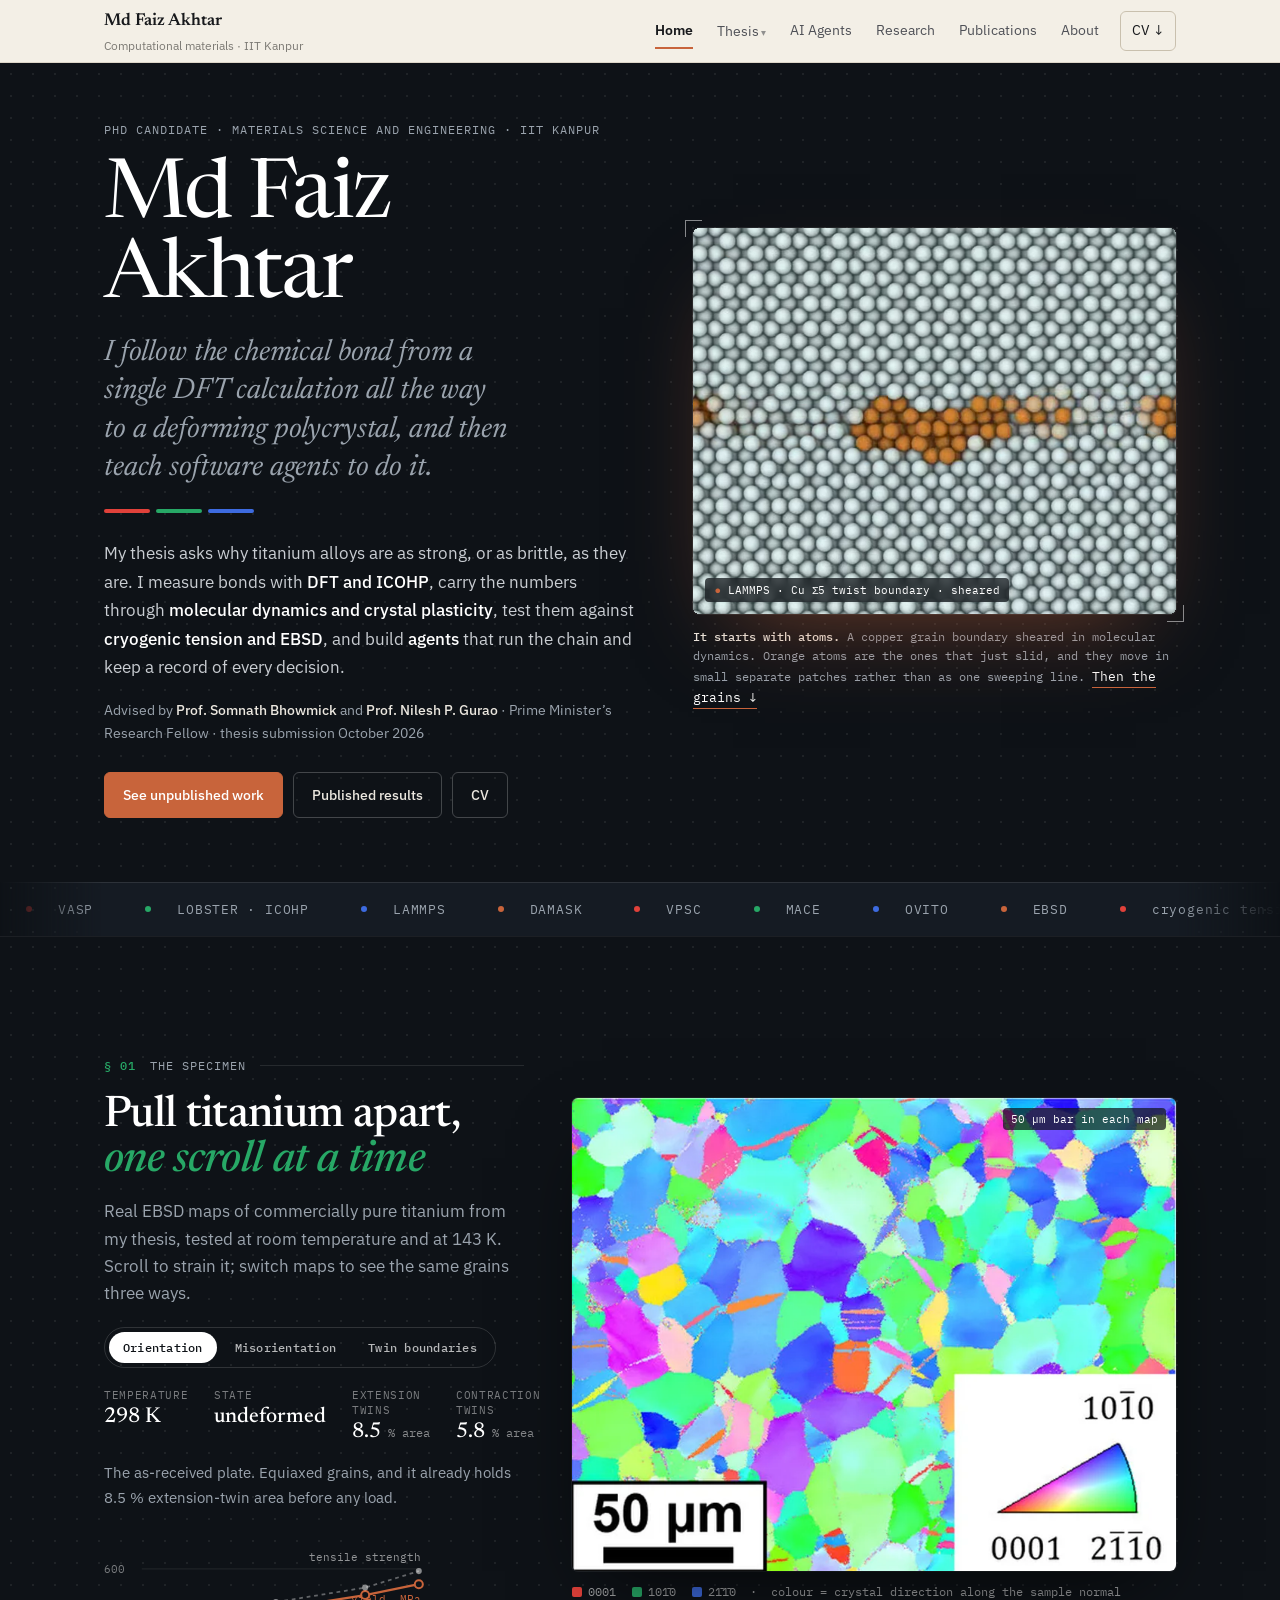
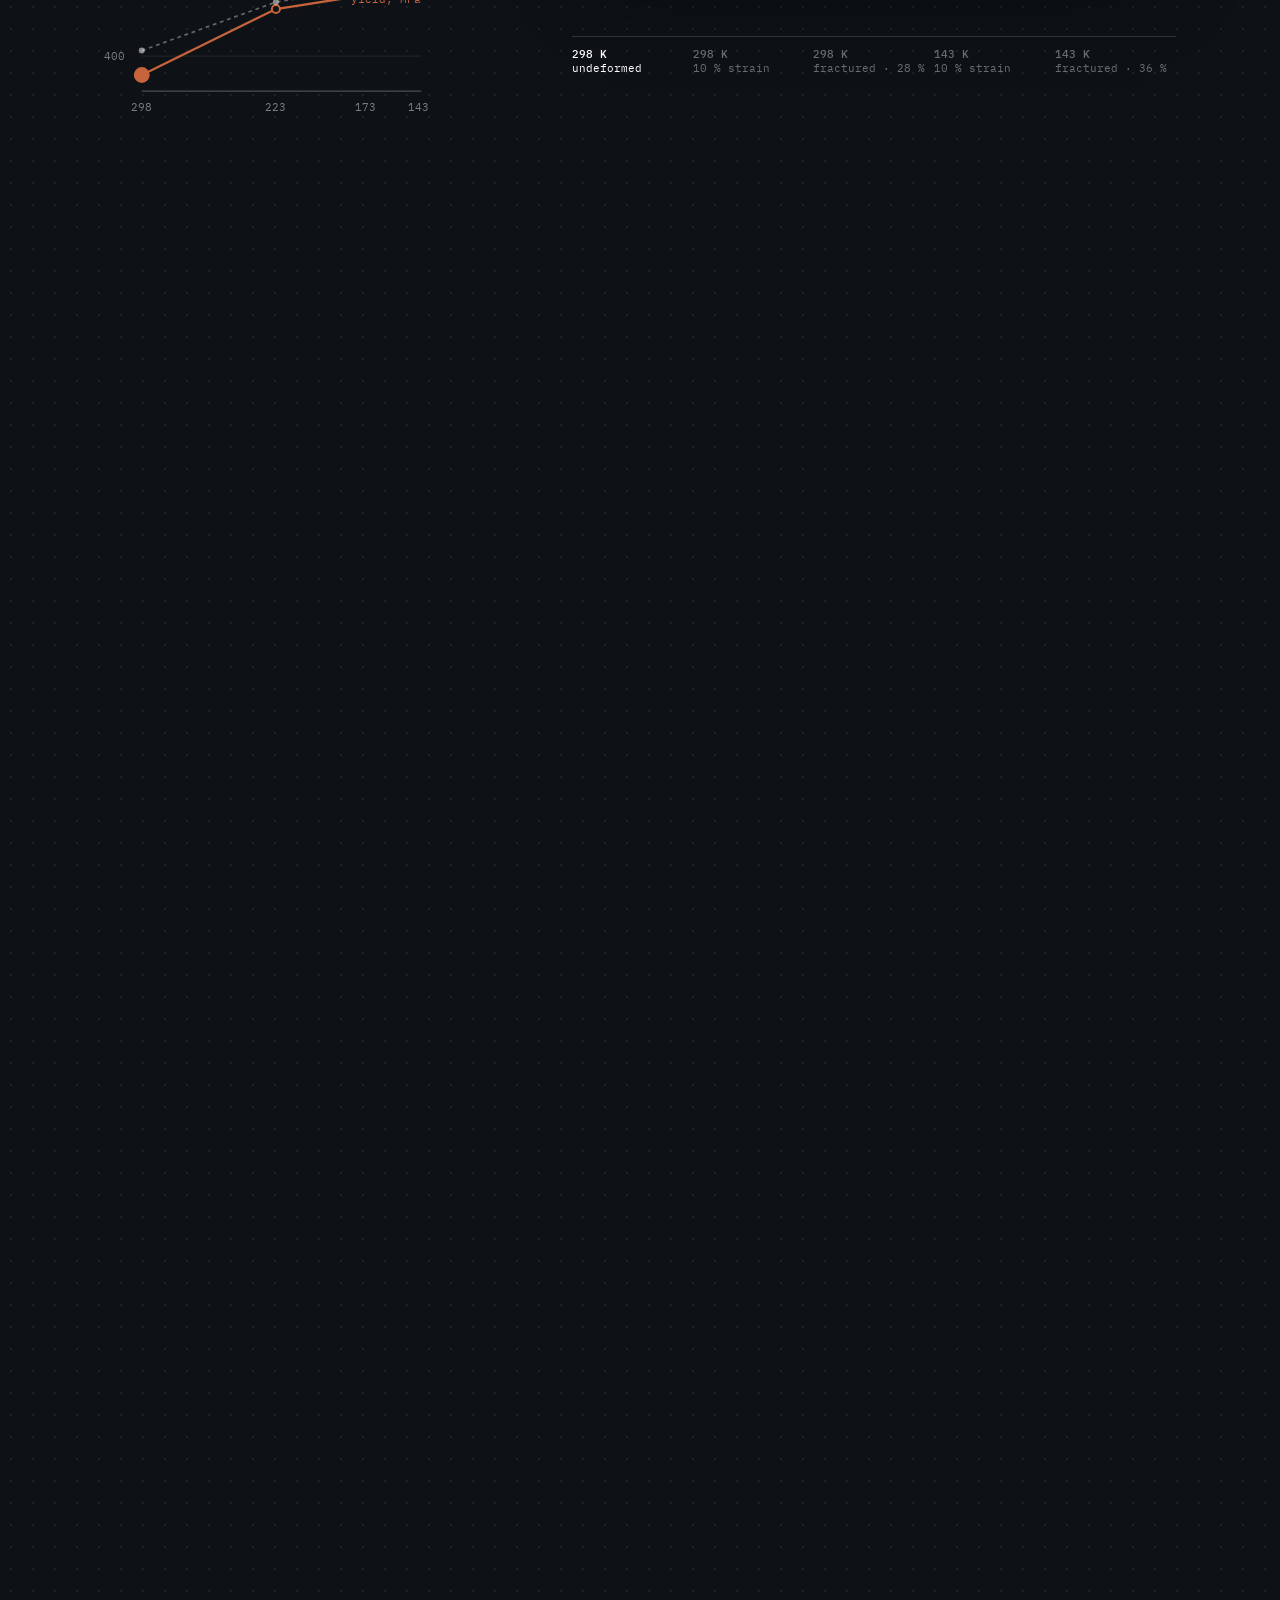
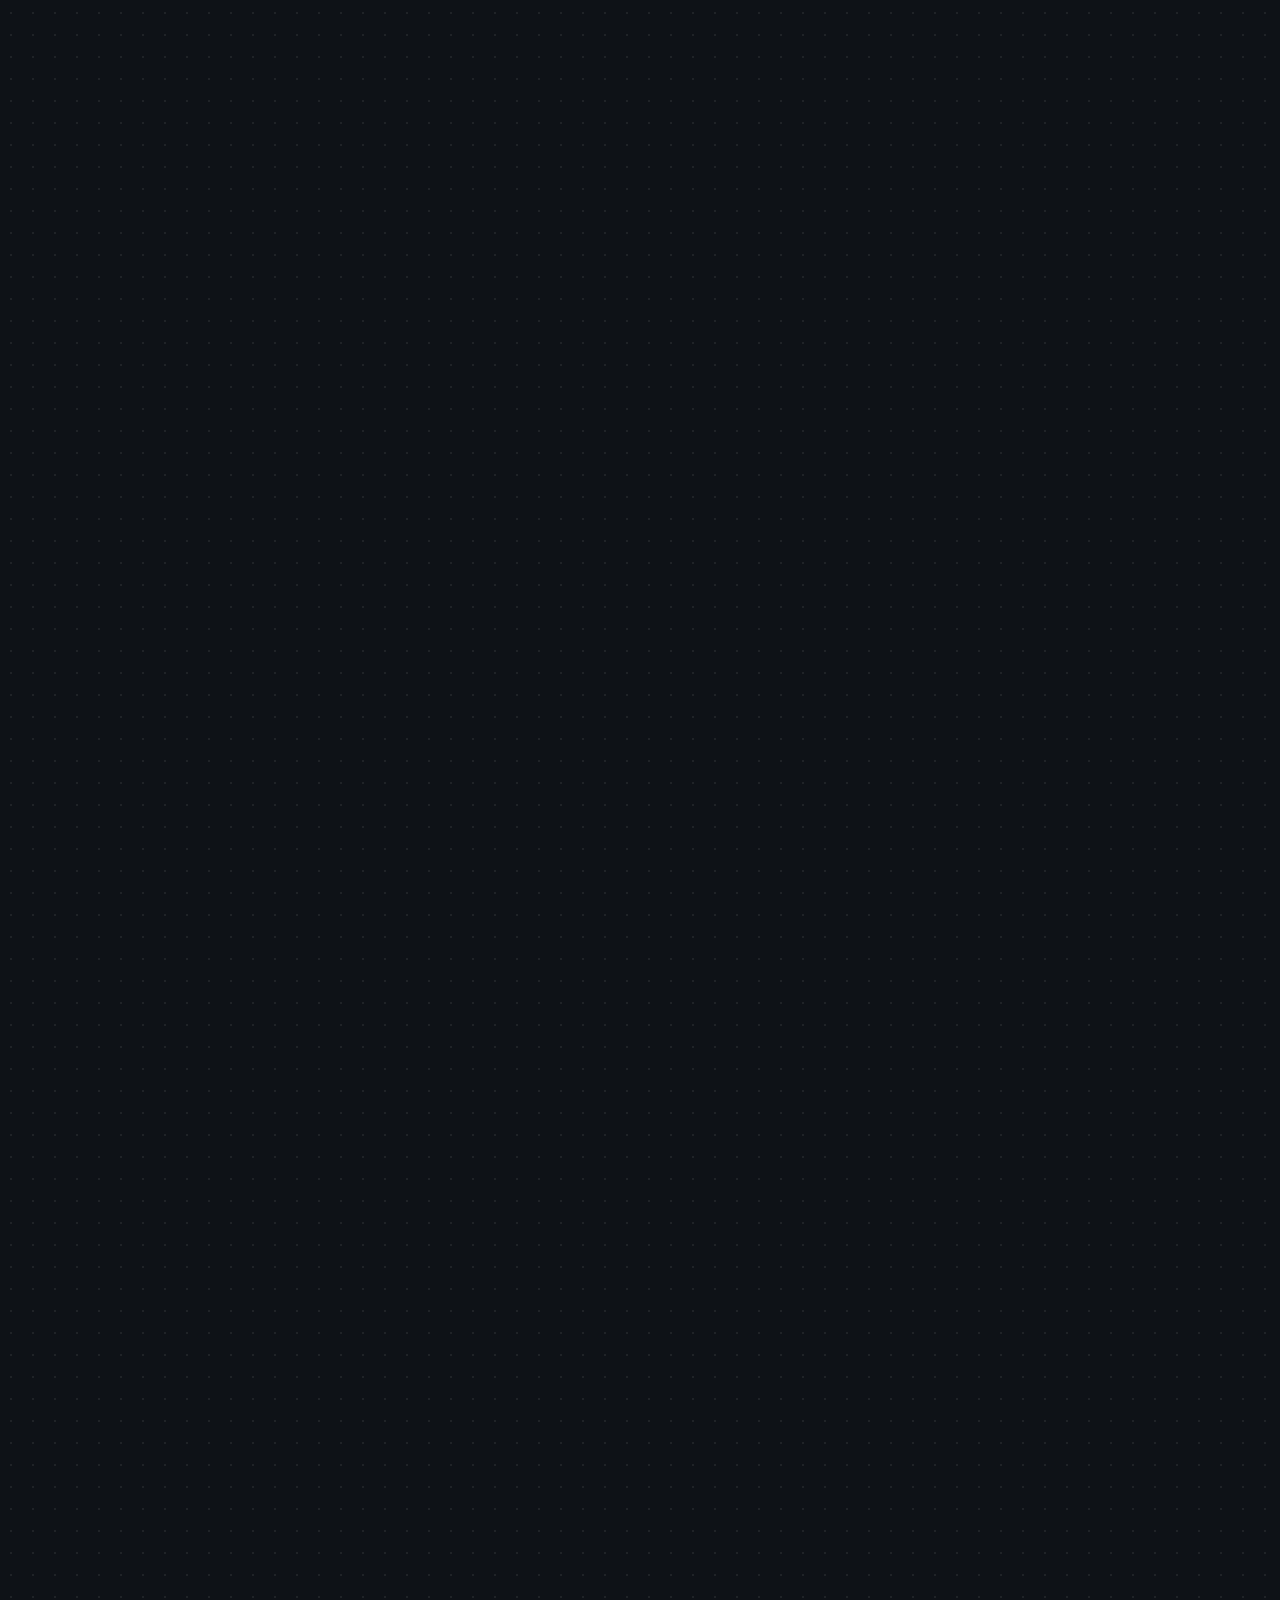
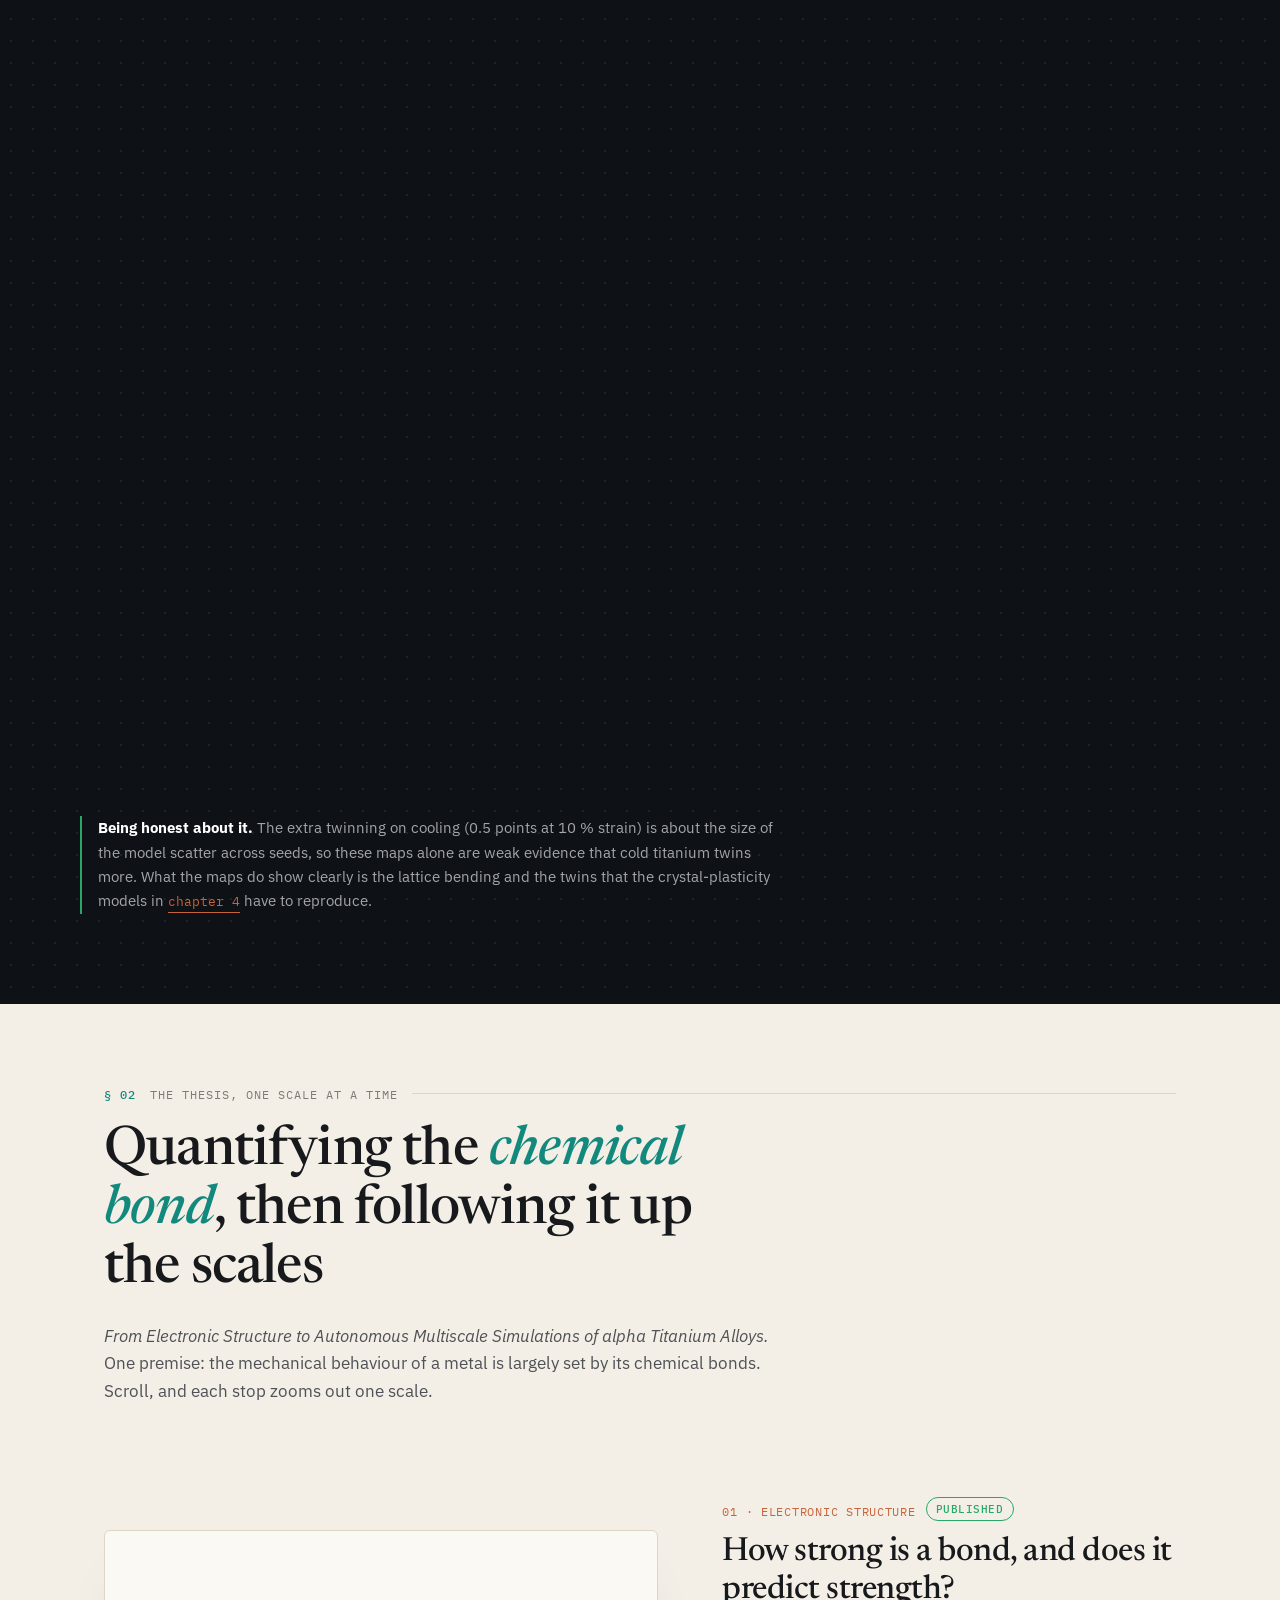
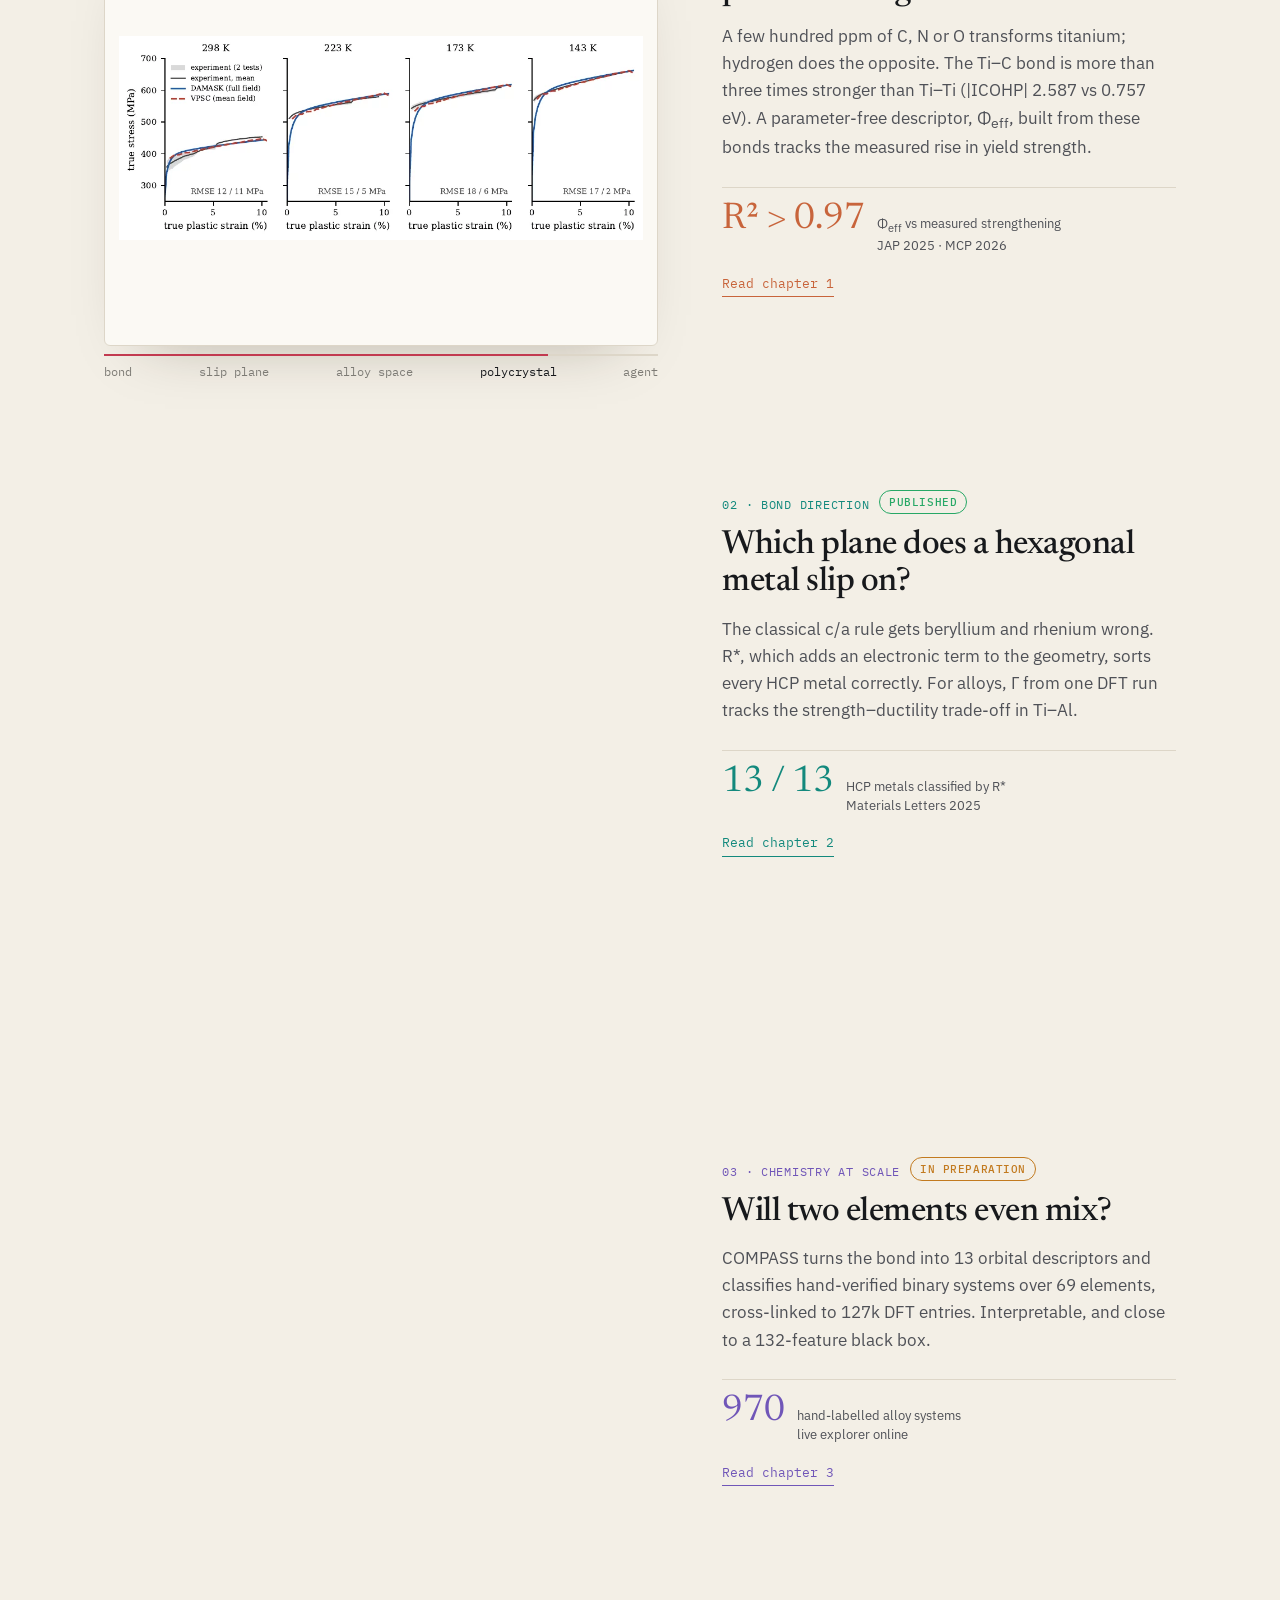
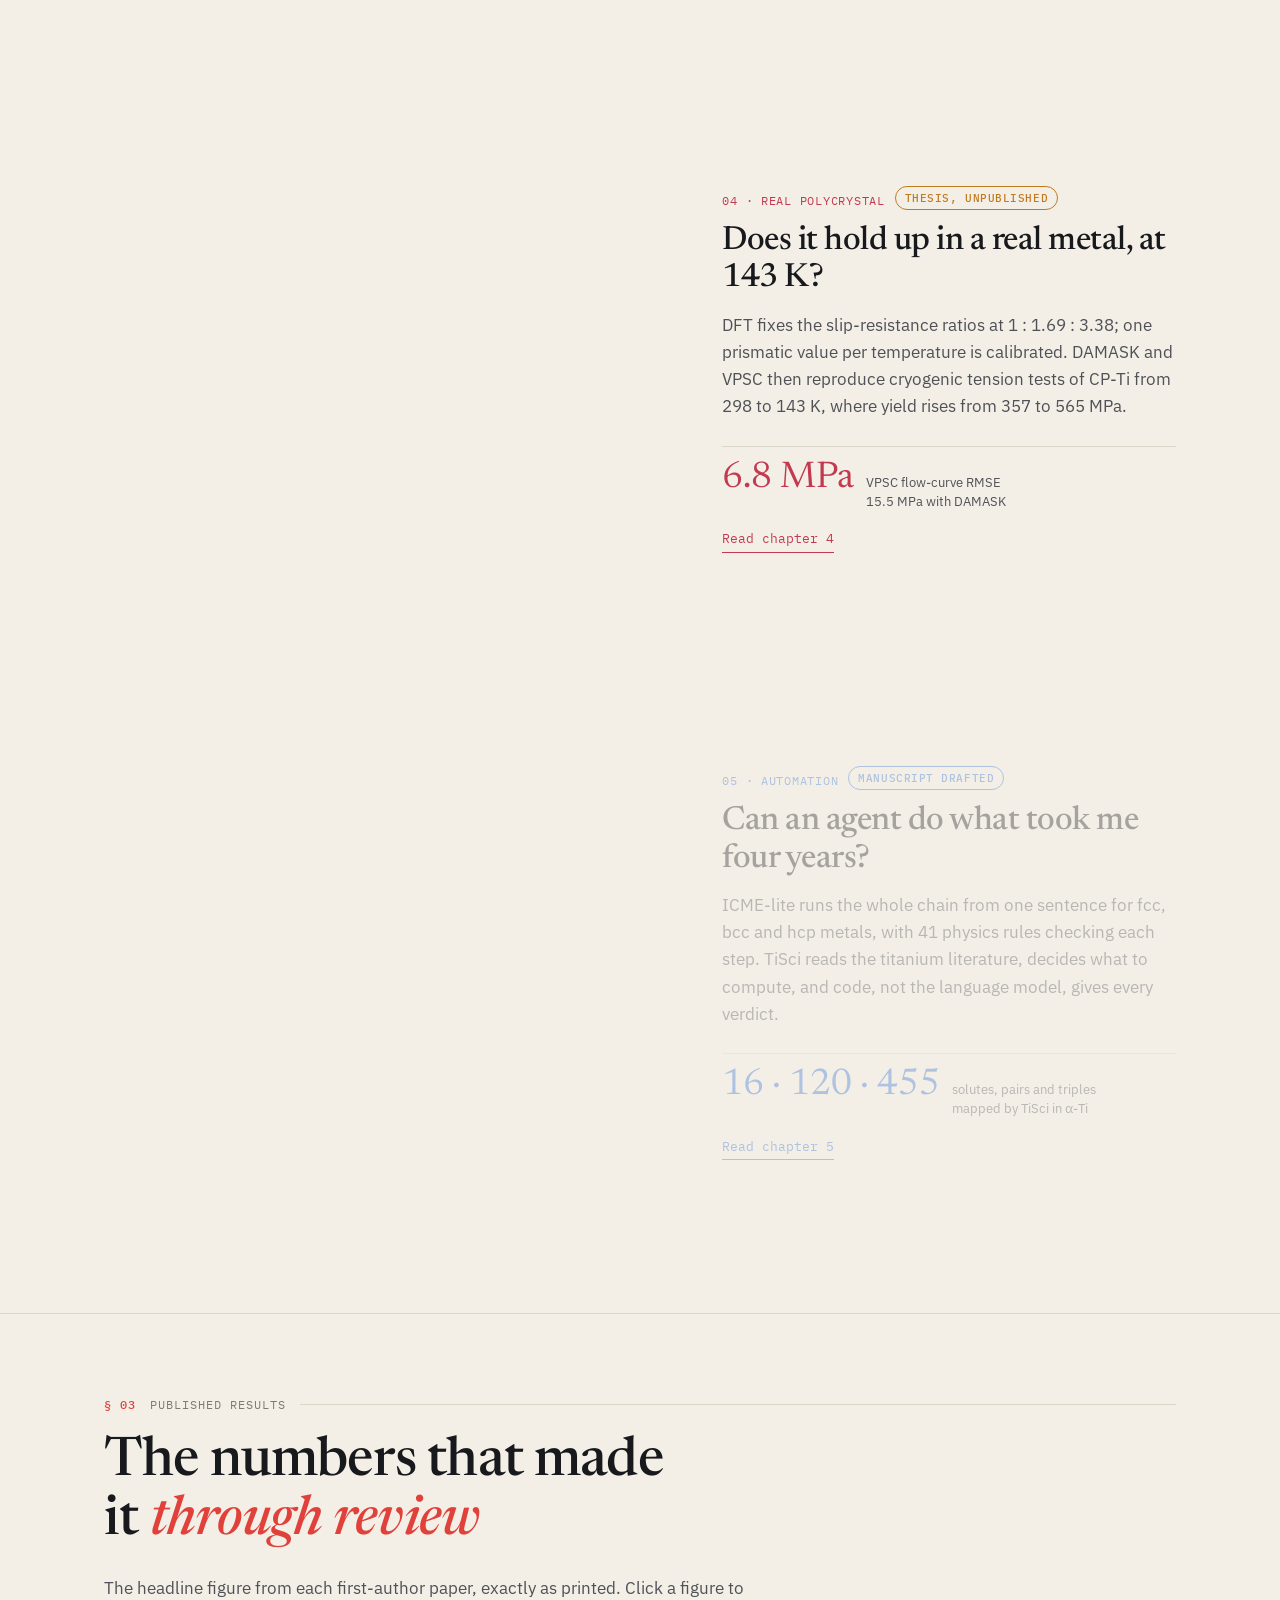
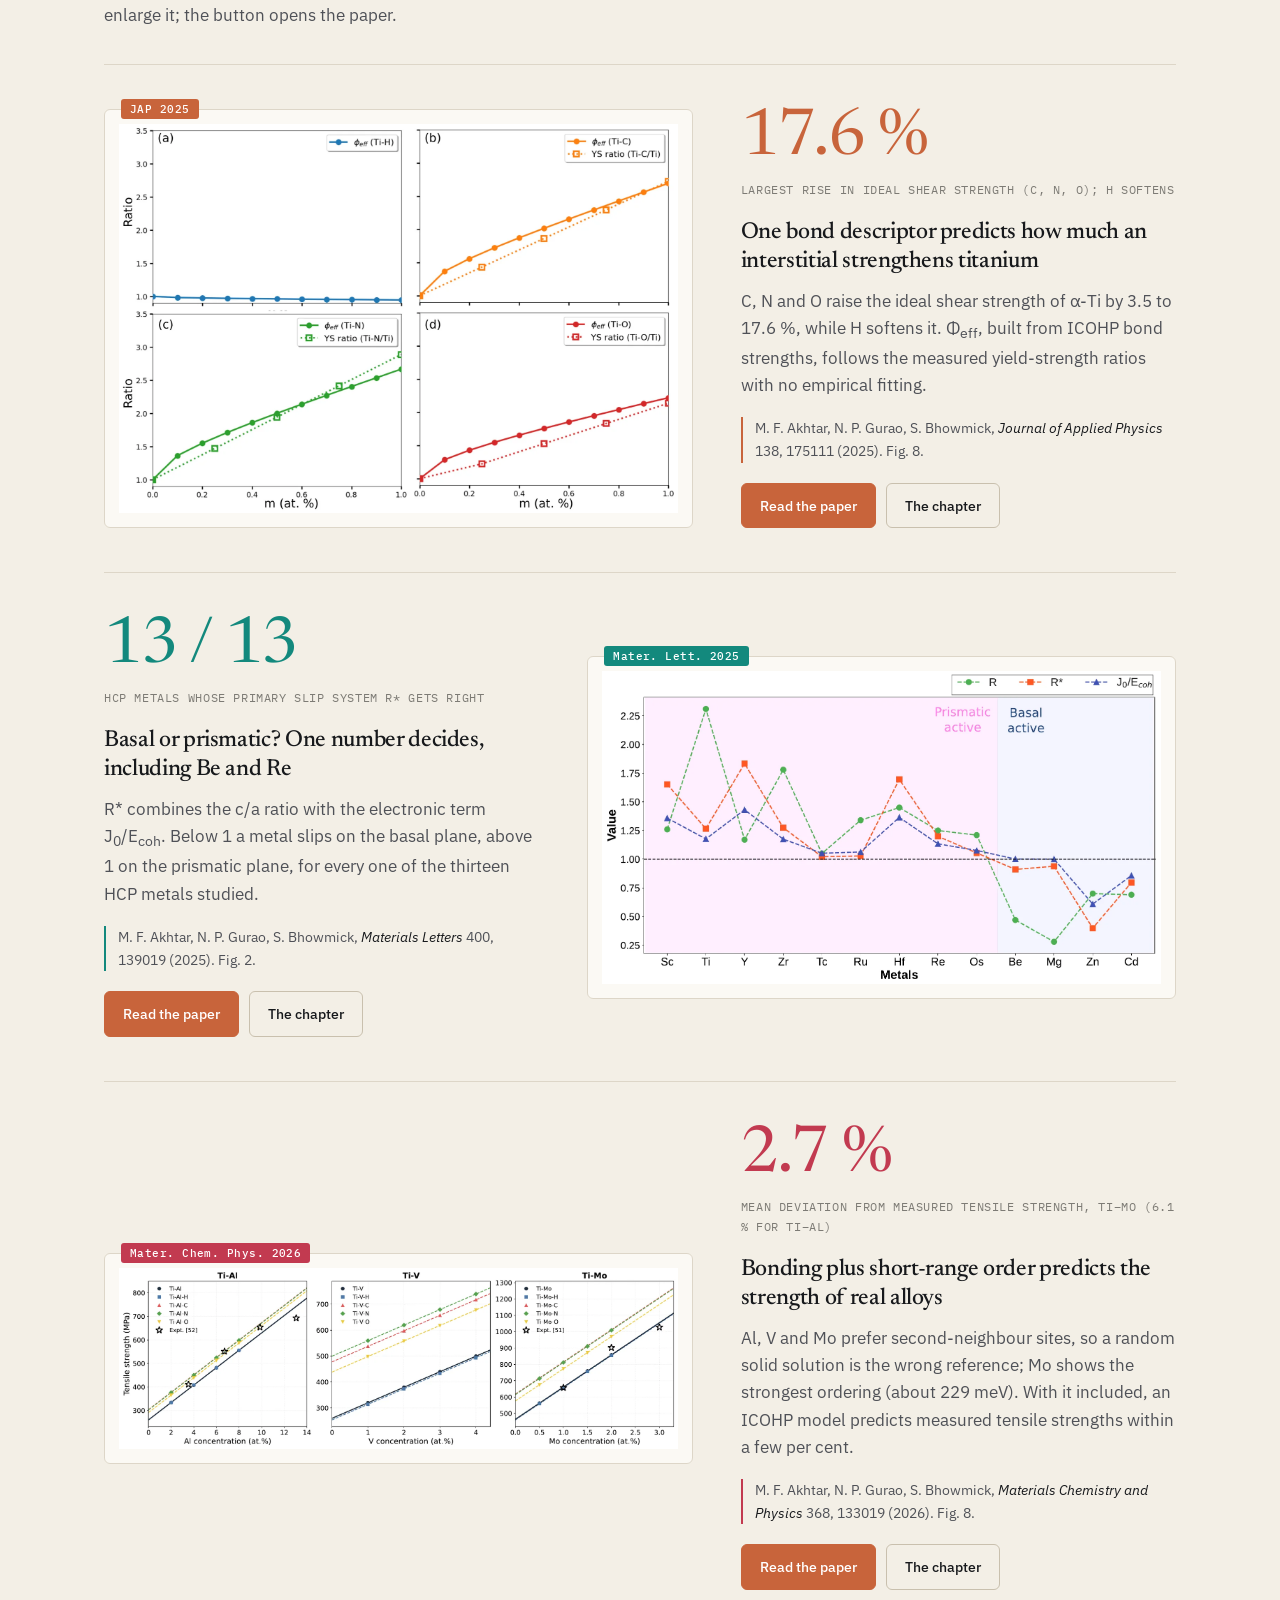
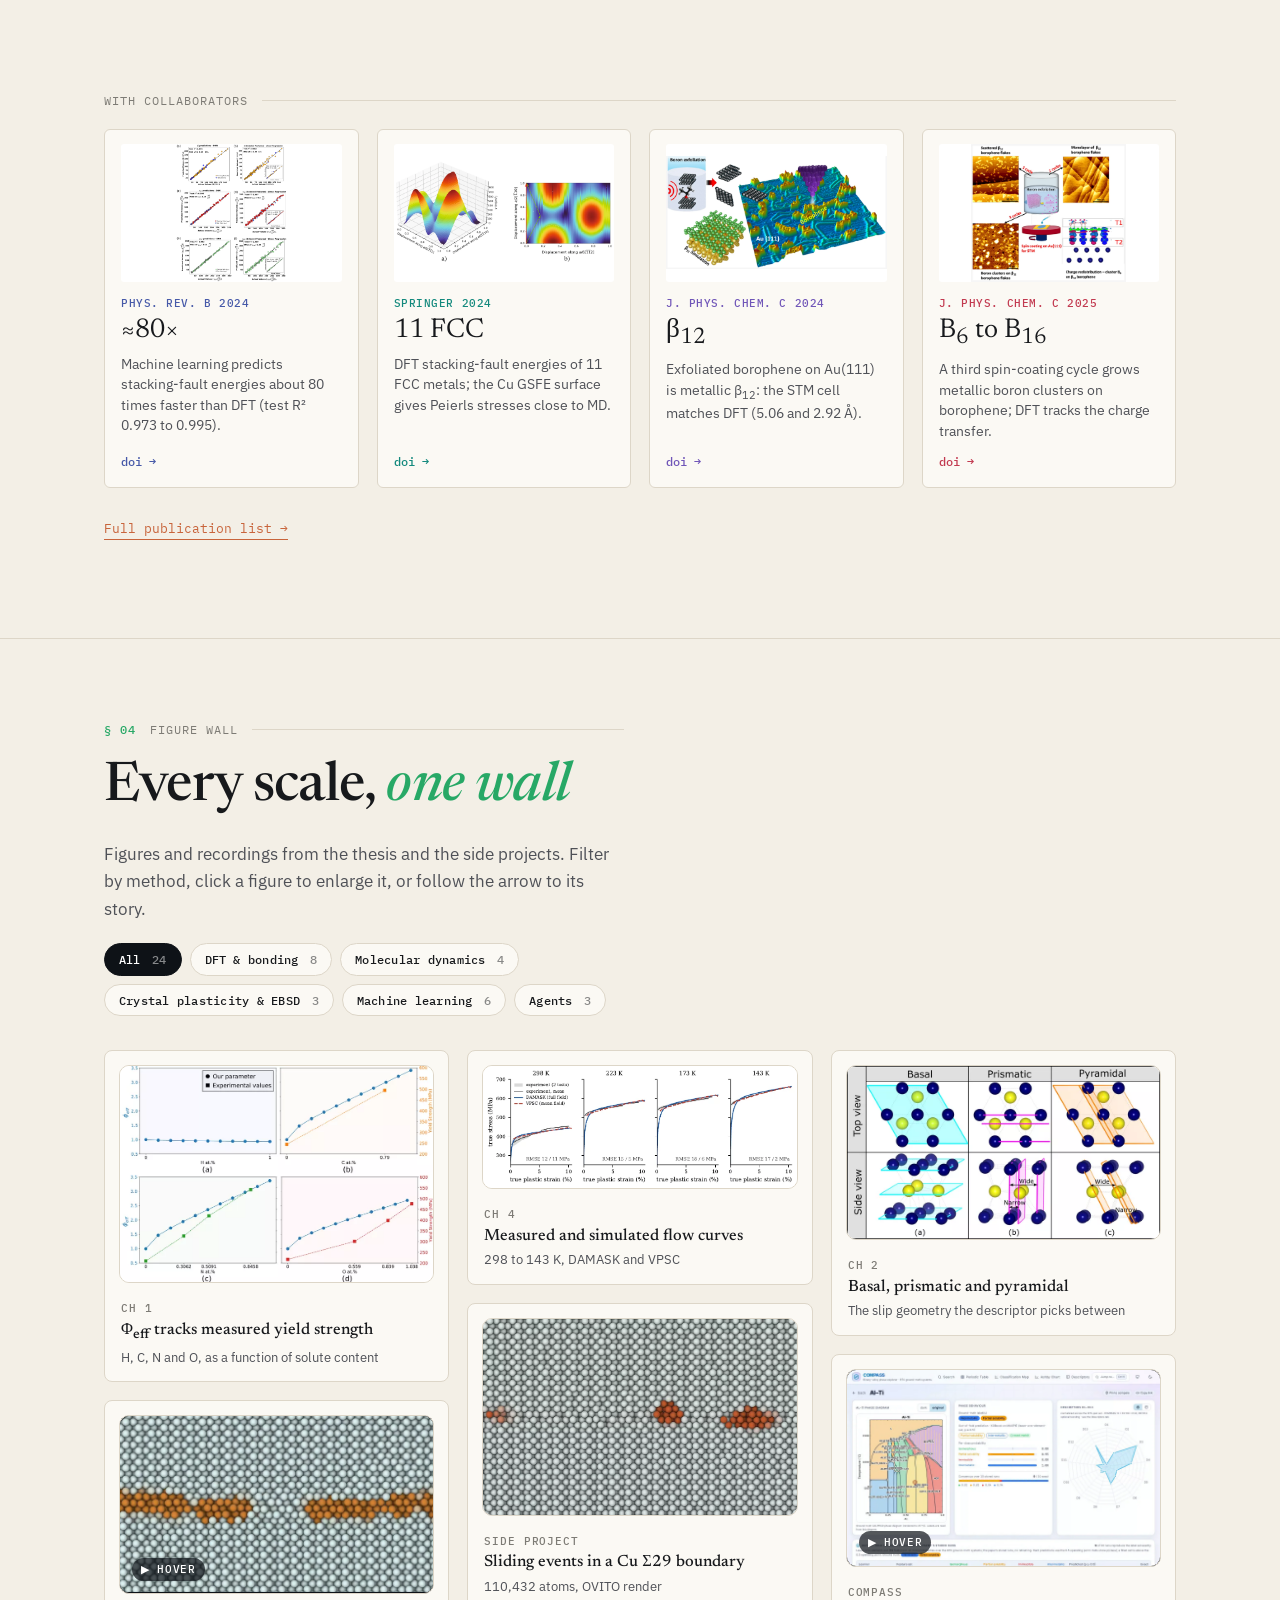
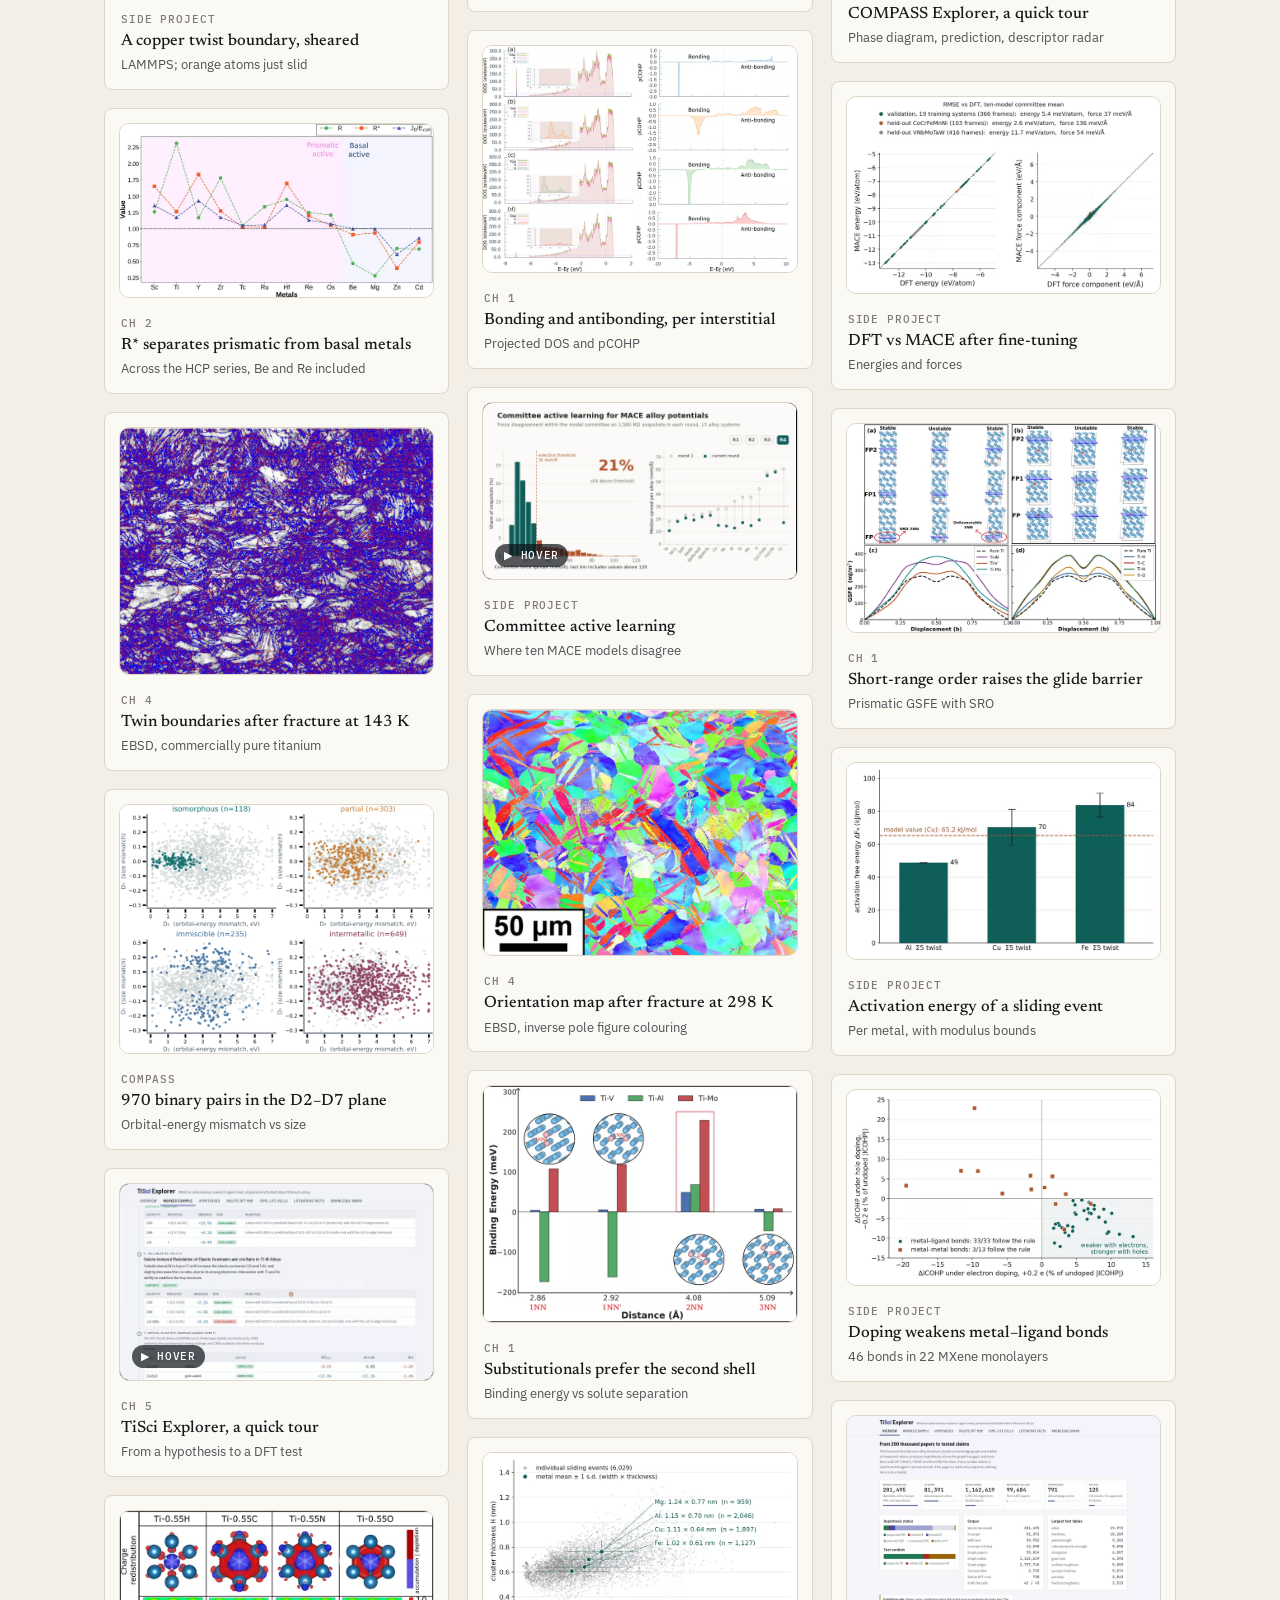
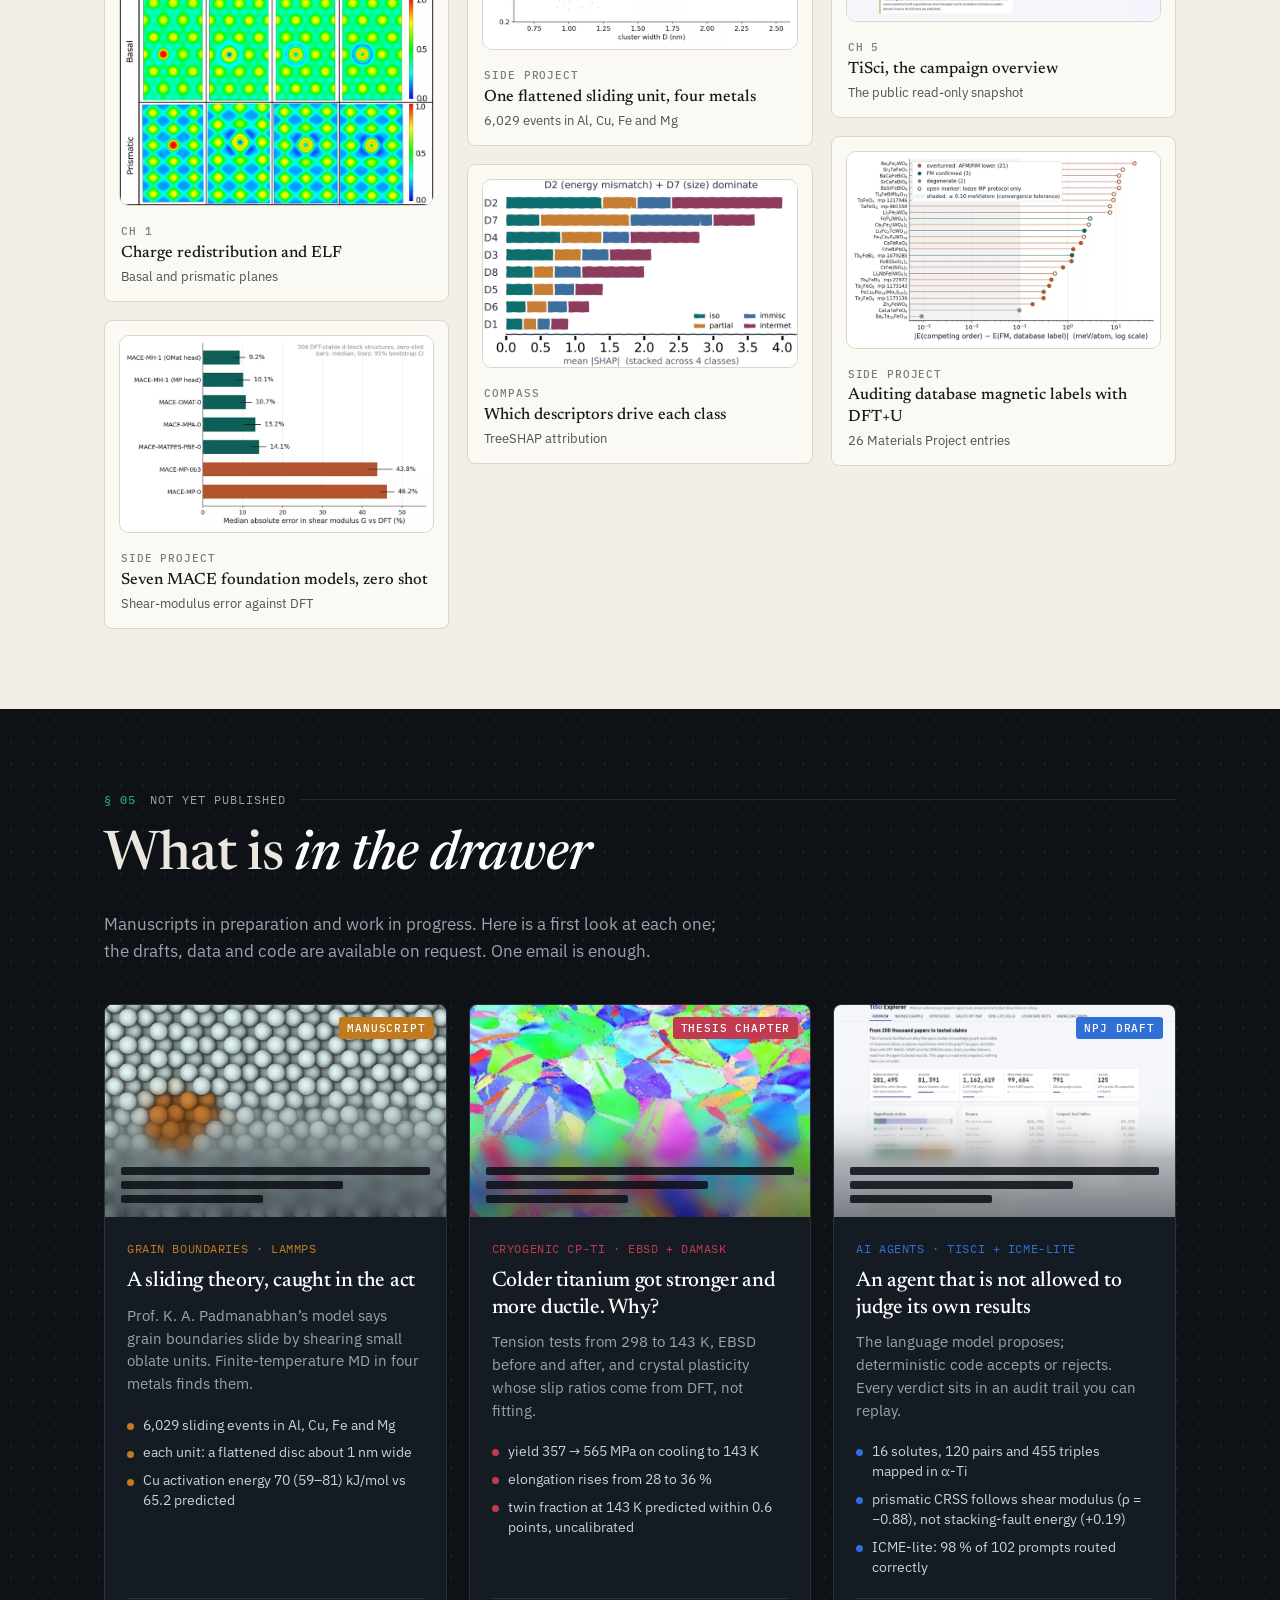
==== commit aba7952e: "Figure wall with filters, hover previews on Recent, atoms to agents wordmark Ideas borrowed from god" ====
--- a/index.html
+++ b/index.html
@@ -223,9 +223,120 @@
 
 
 <!-- UNPUBLISHED -->
+<section class="section wall-sec" id="wall">
+  <div class="wrap">
+    <div class="wall-head">
+      <div class="reveal">
+        <div class="sec-no"><b style="color:var(--ipf-g)">&sect; 04</b> Figure wall</div>
+        <h2 class="xl">Every scale, <em>one wall</em></h2>
+        <p class="sub">Figures and recordings from the thesis and the side projects. Filter by method, click a figure to enlarge it, or follow the arrow to its story.</p>
+      </div>
+      <div class="w-pills reveal" role="toolbar" aria-label="Filter figures"><button class="on" data-w="all">All <i>24</i></button><button data-w="dft">DFT &amp; bonding <i>8</i></button><button data-w="md">Molecular dynamics <i>4</i></button><button data-w="cp">Crystal plasticity &amp; EBSD <i>3</i></button><button data-w="ml">Machine learning <i>6</i></button><button data-w="agents">Agents <i>3</i></button></div>
+    </div>
+    <div class="w-grid">
+      <figure class="w-tile " data-w="dft">
+        <div class="w-media"><img src="assets/img/wall/ch1_phieff_yield.webp" data-full="assets/img/ch1_phieff_yield.png" alt="&Phi;eff tracks measured yield strength" loading="lazy"><a class="w-go" href="chapter1.html" aria-label="Open: &Phi;eff tracks measured yield strength">&#8599;</a></div>
+        <figcaption><span class="w-lab">Ch 1</span><b>&Phi;<sub>eff</sub> tracks measured yield strength</b><span>H, C, N and O, as a function of solute content</span></figcaption>
+      </figure>
+      <figure class="w-tile is-vid" data-w="md">
+        <div class="w-media"><video muted loop playsinline preload="none" poster="assets/media/gbs-cu-sigma5-twist.webp"><source src="assets/media/gbs-cu-sigma5-twist.webm" type="video/webm"><source src="assets/media/gbs-cu-sigma5-twist.mp4" type="video/mp4"></video><span class="w-play">&#9654; hover</span><a class="w-go" href="research.html#gbs" aria-label="Open: A copper twist boundary, sheared">&#8599;</a></div>
+        <figcaption><span class="w-lab">Side project</span><b>A copper twist boundary, sheared</b><span>LAMMPS; orange atoms just slid</span></figcaption>
+      </figure>
+      <figure class="w-tile " data-w="dft">
+        <div class="w-media"><img src="assets/img/wall/ch2_rstar_comparison.webp" data-full="assets/img/ch2_rstar_comparison.png" alt="R* separates prismatic from basal metals" loading="lazy"><a class="w-go" href="chapter2.html" aria-label="Open: R* separates prismatic from basal metals">&#8599;</a></div>
+        <figcaption><span class="w-lab">Ch 2</span><b>R* separates prismatic from basal metals</b><span>Across the HCP series, Be and Re included</span></figcaption>
+      </figure>
+      <figure class="w-tile " data-w="cp">
+        <div class="w-media"><img src="assets/img/ebsd/143_f_tb.webp" alt="Twin boundaries after fracture at 143 K" loading="lazy"><a class="w-go" href="chapter4.html" aria-label="Open: Twin boundaries after fracture at 143 K">&#8599;</a></div>
+        <figcaption><span class="w-lab">Ch 4</span><b>Twin boundaries after fracture at 143 K</b><span>EBSD, commercially pure titanium</span></figcaption>
+      </figure>
+      <figure class="w-tile " data-w="ml">
+        <div class="w-media"><img src="assets/img/wall/ch3_maps_v2.webp" data-full="assets/img/ch3_maps_v2.png" alt="970 binary pairs in the D2&ndash;D7 plane" loading="lazy"><a class="w-go" href="chapter3.html" aria-label="Open: 970 binary pairs in the D2&ndash;D7 plane">&#8599;</a></div>
+        <figcaption><span class="w-lab">COMPASS</span><b>970 binary pairs in the D2&ndash;D7 plane</b><span>Orbital-energy mismatch vs size</span></figcaption>
+      </figure>
+      <figure class="w-tile is-vid" data-w="agents">
+        <div class="w-media"><video muted loop playsinline preload="none" poster="assets/media/explorer-tisci.webp"><source src="assets/media/explorer-tisci.webm" type="video/webm"><source src="assets/media/explorer-tisci.mp4" type="video/mp4"></video><span class="w-play">&#9654; hover</span><a class="w-go" href="agents.html" aria-label="Open: TiSci Explorer, a quick tour">&#8599;</a></div>
+        <figcaption><span class="w-lab">Ch 5</span><b>TiSci Explorer, a quick tour</b><span>From a hypothesis to a DFT test</span></figcaption>
+      </figure>
+      <figure class="w-tile " data-w="dft">
+        <div class="w-media"><img src="assets/img/wall/ch1_charge_elf.webp" data-full="assets/img/ch1_charge_elf.png" alt="Charge redistribution and ELF" loading="lazy"><a class="w-go" href="chapter1.html" aria-label="Open: Charge redistribution and ELF">&#8599;</a></div>
+        <figcaption><span class="w-lab">Ch 1</span><b>Charge redistribution and ELF</b><span>Basal and prismatic planes</span></figcaption>
+      </figure>
+      <figure class="w-tile " data-w="ml">
+        <div class="w-media"><img src="assets/img/wall/zeroshot_shear_benchmark.webp" data-full="assets/img/examples/mace/zeroshot_shear_benchmark.webp" alt="Seven MACE foundation models, zero shot" loading="lazy"><a class="w-go" href="research.html#mace" aria-label="Open: Seven MACE foundation models, zero shot">&#8599;</a></div>
+        <figcaption><span class="w-lab">Side project</span><b>Seven MACE foundation models, zero shot</b><span>Shear-modulus error against DFT</span></figcaption>
+      </figure>
+      <figure class="w-tile " data-w="cp">
+        <div class="w-media"><img src="assets/img/v3/cp_curves.webp" alt="Measured and simulated flow curves" loading="lazy"><a class="w-go" href="chapter4.html" aria-label="Open: Measured and simulated flow curves">&#8599;</a></div>
+        <figcaption><span class="w-lab">Ch 4</span><b>Measured and simulated flow curves</b><span>298 to 143 K, DAMASK and VPSC</span></figcaption>
+      </figure>
+      <figure class="w-tile " data-w="md">
+        <div class="w-media"><img src="assets/img/wall/gb_sliding_render.webp" data-full="assets/img/examples/gbs/gb_sliding_render.webp" alt="Sliding events in a Cu &Sigma;29 boundary" loading="lazy"><a class="w-go" href="research.html#gbs" aria-label="Open: Sliding events in a Cu &Sigma;29 boundary">&#8599;</a></div>
+        <figcaption><span class="w-lab">Side project</span><b>Sliding events in a Cu &Sigma;29 boundary</b><span>110,432 atoms, OVITO render</span></figcaption>
+      </figure>
+      <figure class="w-tile " data-w="dft">
+        <div class="w-media"><img src="assets/img/wall/ch1_pdos_pcohp.webp" data-full="assets/img/ch1_pdos_pcohp.png" alt="Bonding and antibonding, per interstitial" loading="lazy"><a class="w-go" href="chapter1.html" aria-label="Open: Bonding and antibonding, per interstitial">&#8599;</a></div>
+        <figcaption><span class="w-lab">Ch 1</span><b>Bonding and antibonding, per interstitial</b><span>Projected DOS and pCOHP</span></figcaption>
+      </figure>
+      <figure class="w-tile is-vid" data-w="ml">
+        <div class="w-media"><video muted loop playsinline preload="none" poster="assets/media/mace-active-learning.webp"><source src="assets/media/mace-active-learning.webm" type="video/webm"><source src="assets/media/mace-active-learning.mp4" type="video/mp4"></video><span class="w-play">&#9654; hover</span><a class="w-go" href="research.html#mace" aria-label="Open: Committee active learning">&#8599;</a></div>
+        <figcaption><span class="w-lab">Side project</span><b>Committee active learning</b><span>Where ten MACE models disagree</span></figcaption>
+      </figure>
+      <figure class="w-tile " data-w="cp">
+        <div class="w-media"><img src="assets/img/ebsd/300_f_ipf.webp" alt="Orientation map after fracture at 298 K" loading="lazy"><a class="w-go" href="chapter4.html" aria-label="Open: Orientation map after fracture at 298 K">&#8599;</a></div>
+        <figcaption><span class="w-lab">Ch 4</span><b>Orientation map after fracture at 298 K</b><span>EBSD, inverse pole figure colouring</span></figcaption>
+      </figure>
+      <figure class="w-tile " data-w="dft">
+        <div class="w-media"><img src="assets/img/wall/ch1_binding_energy.webp" data-full="assets/img/ch1_binding_energy.png" alt="Substitutionals prefer the second shell" loading="lazy"><a class="w-go" href="chapter1.html" aria-label="Open: Substitutionals prefer the second shell">&#8599;</a></div>
+        <figcaption><span class="w-lab">Ch 1</span><b>Substitutionals prefer the second shell</b><span>Binding energy vs solute separation</span></figcaption>
+      </figure>
+      <figure class="w-tile " data-w="md">
+        <div class="w-media"><img src="assets/img/wall/cluster_shape_metals.webp" data-full="assets/img/examples/gbs/cluster_shape_metals.webp" alt="One flattened sliding unit, four metals" loading="lazy"><a class="w-go" href="research.html#gbs" aria-label="Open: One flattened sliding unit, four metals">&#8599;</a></div>
+        <figcaption><span class="w-lab">Side project</span><b>One flattened sliding unit, four metals</b><span>6,029 events in Al, Cu, Fe and Mg</span></figcaption>
+      </figure>
+      <figure class="w-tile " data-w="ml">
+        <div class="w-media"><img src="assets/img/wall/ch3_shap_v2.webp" data-full="assets/img/ch3_shap_v2.png" alt="Which descriptors drive each class" loading="lazy"><a class="w-go" href="chapter3.html" aria-label="Open: Which descriptors drive each class">&#8599;</a></div>
+        <figcaption><span class="w-lab">COMPASS</span><b>Which descriptors drive each class</b><span>TreeSHAP attribution</span></figcaption>
+      </figure>
+      <figure class="w-tile " data-w="dft">
+        <div class="w-media"><img src="assets/img/wall/ch2_slip_planes.webp" data-full="assets/img/ch2_slip_planes.png" alt="Basal, prismatic and pyramidal" loading="lazy"><a class="w-go" href="chapter2.html" aria-label="Open: Basal, prismatic and pyramidal">&#8599;</a></div>
+        <figcaption><span class="w-lab">Ch 2</span><b>Basal, prismatic and pyramidal</b><span>The slip geometry the descriptor picks between</span></figcaption>
+      </figure>
+      <figure class="w-tile is-vid" data-w="agents">
+        <div class="w-media"><video muted loop playsinline preload="none" poster="assets/media/explorer-compass.webp"><source src="assets/media/explorer-compass.webm" type="video/webm"><source src="assets/media/explorer-compass.mp4" type="video/mp4"></video><span class="w-play">&#9654; hover</span><a class="w-go" href="chapter3.html" aria-label="Open: COMPASS Explorer, a quick tour">&#8599;</a></div>
+        <figcaption><span class="w-lab">COMPASS</span><b>COMPASS Explorer, a quick tour</b><span>Phase diagram, prediction, descriptor radar</span></figcaption>
+      </figure>
+      <figure class="w-tile " data-w="ml">
+        <div class="w-media"><img src="assets/img/wall/parity_finetuned.webp" data-full="assets/img/examples/mace/parity_finetuned.webp" alt="DFT vs MACE after fine-tuning" loading="lazy"><a class="w-go" href="research.html#mace" aria-label="Open: DFT vs MACE after fine-tuning">&#8599;</a></div>
+        <figcaption><span class="w-lab">Side project</span><b>DFT vs MACE after fine-tuning</b><span>Energies and forces</span></figcaption>
+      </figure>
+      <figure class="w-tile " data-w="dft">
+        <div class="w-media"><img src="assets/img/wall/ch1_gsfe_sro.webp" data-full="assets/img/ch1_gsfe_sro.png" alt="Short-range order raises the glide barrier" loading="lazy"><a class="w-go" href="chapter1.html" aria-label="Open: Short-range order raises the glide barrier">&#8599;</a></div>
+        <figcaption><span class="w-lab">Ch 1</span><b>Short-range order raises the glide barrier</b><span>Prismatic GSFE with SRO</span></figcaption>
+      </figure>
+      <figure class="w-tile " data-w="md">
+        <div class="w-media"><img src="assets/img/wall/deltaF0_metals.webp" data-full="assets/img/examples/gbs/deltaF0_metals.webp" alt="Activation energy of a sliding event" loading="lazy"><a class="w-go" href="research.html#gbs" aria-label="Open: Activation energy of a sliding event">&#8599;</a></div>
+        <figcaption><span class="w-lab">Side project</span><b>Activation energy of a sliding event</b><span>Per metal, with modulus bounds</span></figcaption>
+      </figure>
+      <figure class="w-tile " data-w="dft">
+        <div class="w-media"><img src="assets/img/wall/bond_rule_scatter.webp" data-full="assets/img/examples/mxene/bond_rule_scatter.webp" alt="Doping weakens metal&ndash;ligand bonds" loading="lazy"><a class="w-go" href="research.html#mxene" aria-label="Open: Doping weakens metal&ndash;ligand bonds">&#8599;</a></div>
+        <figcaption><span class="w-lab">Side project</span><b>Doping weakens metal&ndash;ligand bonds</b><span>46 bonds in 22 MXene monolayers</span></figcaption>
+      </figure>
+      <figure class="w-tile " data-w="agents">
+        <div class="w-media"><img src="assets/img/wall/tisci_explorer.webp" data-full="assets/img/examples/agents/tisci_explorer.webp" alt="TiSci, the campaign overview" loading="lazy"><a class="w-go" href="agents.html" aria-label="Open: TiSci, the campaign overview">&#8599;</a></div>
+        <figcaption><span class="w-lab">Ch 5</span><b>TiSci, the campaign overview</b><span>The public read-only snapshot</span></figcaption>
+      </figure>
+      <figure class="w-tile " data-w="ml">
+        <div class="w-media"><img src="assets/img/wall/dft_label_margins.webp" data-full="assets/img/examples/magnetic/dft_label_margins.webp" alt="Auditing database magnetic labels with DFT+U" loading="lazy"><a class="w-go" href="research.html#magnetic" aria-label="Open: Auditing database magnetic labels with DFT+U">&#8599;</a></div>
+        <figcaption><span class="w-lab">Side project</span><b>Auditing database magnetic labels with DFT+U</b><span>26 Materials Project entries</span></figcaption>
+      </figure>
+    </div>
+  </div>
+</section>
+
 <section class="section night" id="drawer">
   <div class="wrap">
-    <div class="sec-no reveal"><b style="color:var(--ipf-g)">&sect; 04</b> Not yet published</div>
+    <div class="sec-no reveal"><b style="color:var(--ipf-g)">&sect; 05</b> Not yet published</div>
     <h2 class="xl reveal">What is <em style="color:#fff">in the drawer</em></h2>
     <p class="sub reveal" style="max-width:62ch">Manuscripts in preparation and work in progress. Here is a first look at each one; the drafts,
       data and code are available on request. One email is enough.</p>
@@ -277,7 +388,7 @@
   <div class="wrap">
     <div class="head-row reveal">
       <div>
-        <div class="sec-no"><b style="color:var(--c5)">&sect; 05</b> AI for materials science</div>
+        <div class="sec-no"><b style="color:var(--c5)">&sect; 06</b> AI for materials science</div>
         <h2>Agents that run the calculations and keep the record</h2>
         <p class="sub">Four systems, each built because the previous one hit a wall. The rule they share: the language model may
           parse, propose and narrate, but deterministic code decides every physical number and every verdict.</p>
@@ -326,17 +437,17 @@
 <section class="section tight" id="news">
   <div class="wrap">
     <div class="reveal">
-      <div class="sec-no"><b>&sect; 06</b> Recent</div>
+      <div class="sec-no"><b>&sect; 07</b> Recent</div>
       <h2>2026 so far</h2>
     </div>
-    <div class="news" style="margin-top:28px">
-      <div class="item reveal"><div class="when">Oct 2026</div><div class="what">Thesis complete; final DMC 13 Oct</div><div class="det">Submission planned for the end of October 2026.</div></div>
-      <div class="item reveal"><div class="when">Oct 2026</div><div class="what">MACE HEA committees, round 4</div><div class="det">Mn- and V-containing alloys cut the CoCrFeMnNi energy offset from 21.7 to 2.6 meV/atom.</div></div>
-      <div class="item reveal"><div class="when">2026</div><div class="what">Paper published in Materials Chemistry and Physics</div><div class="det">Bonding + short-range order &rarr; strength in &alpha;-Ti alloys (vol. 368, 133019).</div></div>
-      <div class="item reveal"><div class="when">Sep&ndash;Oct 2026</div><div class="what">TiSci campaign: 283 cycles, 228 h</div><div class="det">TiSci + ICME-lite manuscript drafted for npj Computational Materials.</div></div>
+    <div class="news peeks" style="margin-top:28px">
+      <div class="item reveal" data-peek="assets/img/v3/cp_curves.webp"><div class="when">Oct 2026</div><div class="what">Thesis complete; final DMC 13 Oct</div><div class="det">Submission planned for the end of October 2026.</div></div>
+      <div class="item reveal" data-peek="assets/media/mace-active-learning.webp"><div class="when">Oct 2026</div><div class="what">MACE HEA committees, round 4</div><div class="det">Mn- and V-containing alloys cut the CoCrFeMnNi energy offset from 21.7 to 2.6 meV/atom.</div></div>
+      <div class="item reveal" data-peek="assets/img/wall/ch1_gsfe_sro.webp"><div class="when">2026</div><div class="what">Paper published in Materials Chemistry and Physics</div><div class="det">Bonding + short-range order &rarr; strength in &alpha;-Ti alloys (vol. 368, 133019).</div></div>
+      <div class="item reveal" data-peek="assets/img/v3/tisci_campaign.webp"><div class="when">Sep&ndash;Oct 2026</div><div class="what">TiSci campaign: 283 cycles, 228 h</div><div class="det">TiSci + ICME-lite manuscript drafted for npj Computational Materials.</div></div>
       <div class="item reveal"><div class="when">Jul 2026 &rarr;</div><div class="what">Scientific task author, Imperium | Sci-Agent</div><div class="det">Agentic evaluation tasks for frontier LLMs (Mercor).</div></div>
-      <div class="item reveal"><div class="when">Jul 2026</div><div class="what">iNCAM 2026 talk + live ICME-lite demo</div><div class="det">One instruction, run end to end.</div></div>
-      <div class="item reveal"><div class="when">Jun 2026</div><div class="what">PhD open seminar</div><div class="det">From Atoms to Agents, presented at IIT Kanpur.</div></div>
+      <div class="item reveal" data-peek="assets/img/wall/tisci_explorer.webp"><div class="when">Jul 2026</div><div class="what">iNCAM 2026 talk + live ICME-lite demo</div><div class="det">One instruction, run end to end.</div></div>
+      <div class="item reveal" data-peek="assets/img/wall/ch2_rstar_comparison.webp"><div class="when">Jun 2026</div><div class="what">PhD open seminar</div><div class="det">From Atoms to Agents, presented at IIT Kanpur.</div></div>
       <div class="item reveal"><div class="when">Apr&ndash;May 2026</div><div class="what">Agentic SciCode and SciCode v2</div><div class="det">Benchmark author for frontier-model scientific coding.</div></div>
     </div>
   </div>
@@ -345,7 +456,7 @@
 <!-- CONTACT -->
 <section class="section night contact-v3" id="contact">
   <div class="wrap">
-    <div class="sec-no"><b style="color:var(--ipf-b)">&sect; 07</b> Contact</div>
+    <div class="sec-no"><b style="color:var(--ipf-b)">&sect; 08</b> Contact</div>
     <h2>Curious about a figure, a draft or a <em>collaboration</em>?</h2>
     <p class="sub" style="max-width:60ch">I am looking for postdoctoral and research positions in first-principles materials physics,
       machine-learned potentials and AI for science. Email is the fastest way to reach me.</p>
@@ -357,6 +468,7 @@
     </div>
     <div class="tri"><i></i><i></i><i></i></div>
   </div>
+  <div class="wordmark" aria-hidden="true"><span>atoms</span><i>&rarr;</i><span>agents</span></div>
 </section>
 <footer>
   <div class="wrap">
--- a/css/style.css
+++ b/css/style.css
@@ -780,3 +780,60 @@
 .ag-vid figcaption{background:#151b23;color:#9aa3ad;font:400 .72rem/1.55 var(--mono);padding:10px 14px}
 .ag-vid figcaption a{color:#fff}
 @media (max-width:980px){.ag-hero .ag-grid{grid-template-columns:1fr;gap:28px}}
+
+/* v5: figure wall (masonry, filter pills, arrow on hover) */
+.wall-head{display:flex;flex-wrap:wrap;align-items:flex-end;justify-content:space-between;gap:20px 40px;margin-bottom:34px}
+.wall-head h2 em{color:var(--ipf-g)}
+.wall-head .sub{max-width:52ch;margin-bottom:0}
+.w-pills{display:flex;flex-wrap:wrap;gap:8px;max-width:560px}
+.w-pills button{font:500 .78rem/1 var(--mono);letter-spacing:.02em;padding:9px 14px;border-radius:999px;border:1px solid var(--line);
+  background:var(--surface);color:var(--text);cursor:pointer;transition:background .2s,color .2s,border-color .2s}
+.w-pills button i{font-style:normal;opacity:.5;margin-left:4px}
+.w-pills button:hover{border-color:var(--text)}
+.w-pills button.on{background:var(--night);border-color:var(--night);color:#fff}
+.w-grid{columns:3 300px;column-gap:18px}
+.w-tile{break-inside:avoid;margin:0 0 18px;display:block;opacity:1;transform:none;transition:opacity .35s,transform .35s}
+.w-tile.out{display:none}
+.w-tile.enter{animation:wIn .45s cubic-bezier(.2,.7,.2,1) both}
+@keyframes wIn{from{opacity:0;transform:translateY(14px)}to{opacity:1;transform:none}}
+.w-media{position:relative;border-radius:10px;overflow:hidden;background:#fff;border:1px solid var(--line)}
+.w-media img,.w-media video{display:block;width:100%;height:auto;cursor:zoom-in;transition:transform .6s cubic-bezier(.2,.7,.2,1)}
+.w-tile.is-vid .w-media{background:var(--night)}
+.w-tile.is-vid video{cursor:default}
+.w-tile:hover .w-media img,.w-tile:hover .w-media video{transform:scale(1.025)}
+.w-go{position:absolute;right:12px;top:12px;width:42px;height:42px;border-radius:50%;display:grid;place-items:center;
+  background:var(--night);color:#fff;font-size:1.1rem;text-decoration:none;opacity:0;transform:scale(.7) rotate(-20deg);
+  transition:opacity .25s,transform .35s cubic-bezier(.2,.7,.2,1),background .2s;box-shadow:0 6px 18px rgba(0,0,0,.18)}
+.w-tile:hover .w-go,.w-go:focus-visible{opacity:1;transform:none}
+.w-go:hover{background:var(--cu)}
+.w-play{position:absolute;left:12px;bottom:12px;font:500 .68rem/1 var(--mono);letter-spacing:.06em;text-transform:uppercase;
+  color:#fff;background:rgba(14,18,23,.7);padding:6px 9px;border-radius:999px;transition:opacity .25s;pointer-events:none}
+.w-tile.playing .w-play{opacity:0}
+.w-tile figcaption{display:grid;gap:2px;padding:10px 2px 0}
+.w-tile figcaption b{font:500 1.02rem/1.3 var(--display);color:var(--text)}
+.w-tile figcaption span:last-child{font-size:.84rem;color:var(--muted)}
+.w-lab{font:500 .68rem/1 var(--mono);letter-spacing:.08em;text-transform:uppercase;color:var(--muted-2);margin-bottom:4px}
+@media (hover:none){.w-go{opacity:1;transform:none;width:36px;height:36px}.w-play{display:none}}
+@media (max-width:640px){.w-grid{columns:2 150px;column-gap:12px}.w-tile{margin-bottom:14px}.w-tile figcaption span:last-child{display:none}
+  .w-tile figcaption b{font-size:.9rem}.w-pills{gap:6px}.w-pills button{padding:8px 11px;font-size:.72rem}}
+
+/* v5: cursor-following preview on the Recent list */
+.peek-float{position:fixed;left:0;top:0;width:260px;z-index:60;pointer-events:none;border-radius:8px;overflow:hidden;
+  box-shadow:0 18px 40px rgba(14,18,23,.22);background:#fff;opacity:0;transform:translate(-50%,-50%) scale(.85);transition:opacity .2s,transform .25s}
+.peek-float.on{opacity:1}
+.peek-float img{display:block;width:100%;height:auto}
+.news.peeks .item[data-peek]{cursor:default;transition:padding .25s,background .25s}
+@media (hover:hover) and (pointer:fine){.news.peeks .item[data-peek] .what::after{content:" \2197";color:var(--muted-2);font-weight:400}
+  .news.peeks .item[data-peek]:hover{padding-left:12px;background:var(--ink-2)}}
+
+/* v5: the giant wordmark */
+.wordmark{display:flex;align-items:baseline;justify-content:center;gap:.12em;margin-top:clamp(40px,6vw,80px);padding:0 2vw;
+  font:400 clamp(3.4rem,15.5vw,15rem)/.8 var(--display);letter-spacing:-.045em;white-space:nowrap;overflow:hidden;user-select:none}
+.wordmark span{color:transparent;-webkit-text-stroke:1px rgba(255,255,255,.28);transition:color .5s}
+.wordmark span:first-child{background:linear-gradient(90deg,var(--ipf-r),var(--ipf-g));-webkit-background-clip:text;background-clip:text}
+.wordmark span:last-child{background:linear-gradient(90deg,var(--ipf-g),var(--ipf-b));-webkit-background-clip:text;background-clip:text}
+.wordmark i{font-style:normal;color:var(--cu);font-size:.5em;transform:translateY(-.25em)}
+.wordmark span{background-size:0% 100%;background-repeat:no-repeat;transition:background-size 1.4s cubic-bezier(.2,.7,.2,1)}
+.wordmark.in span{background-size:100% 100%}
+.contact-v3{padding-bottom:0;overflow:hidden}
+@media (prefers-reduced-motion:reduce){.w-tile.enter{animation:none}.wordmark span{transition:none}.peek-float{display:none}}
